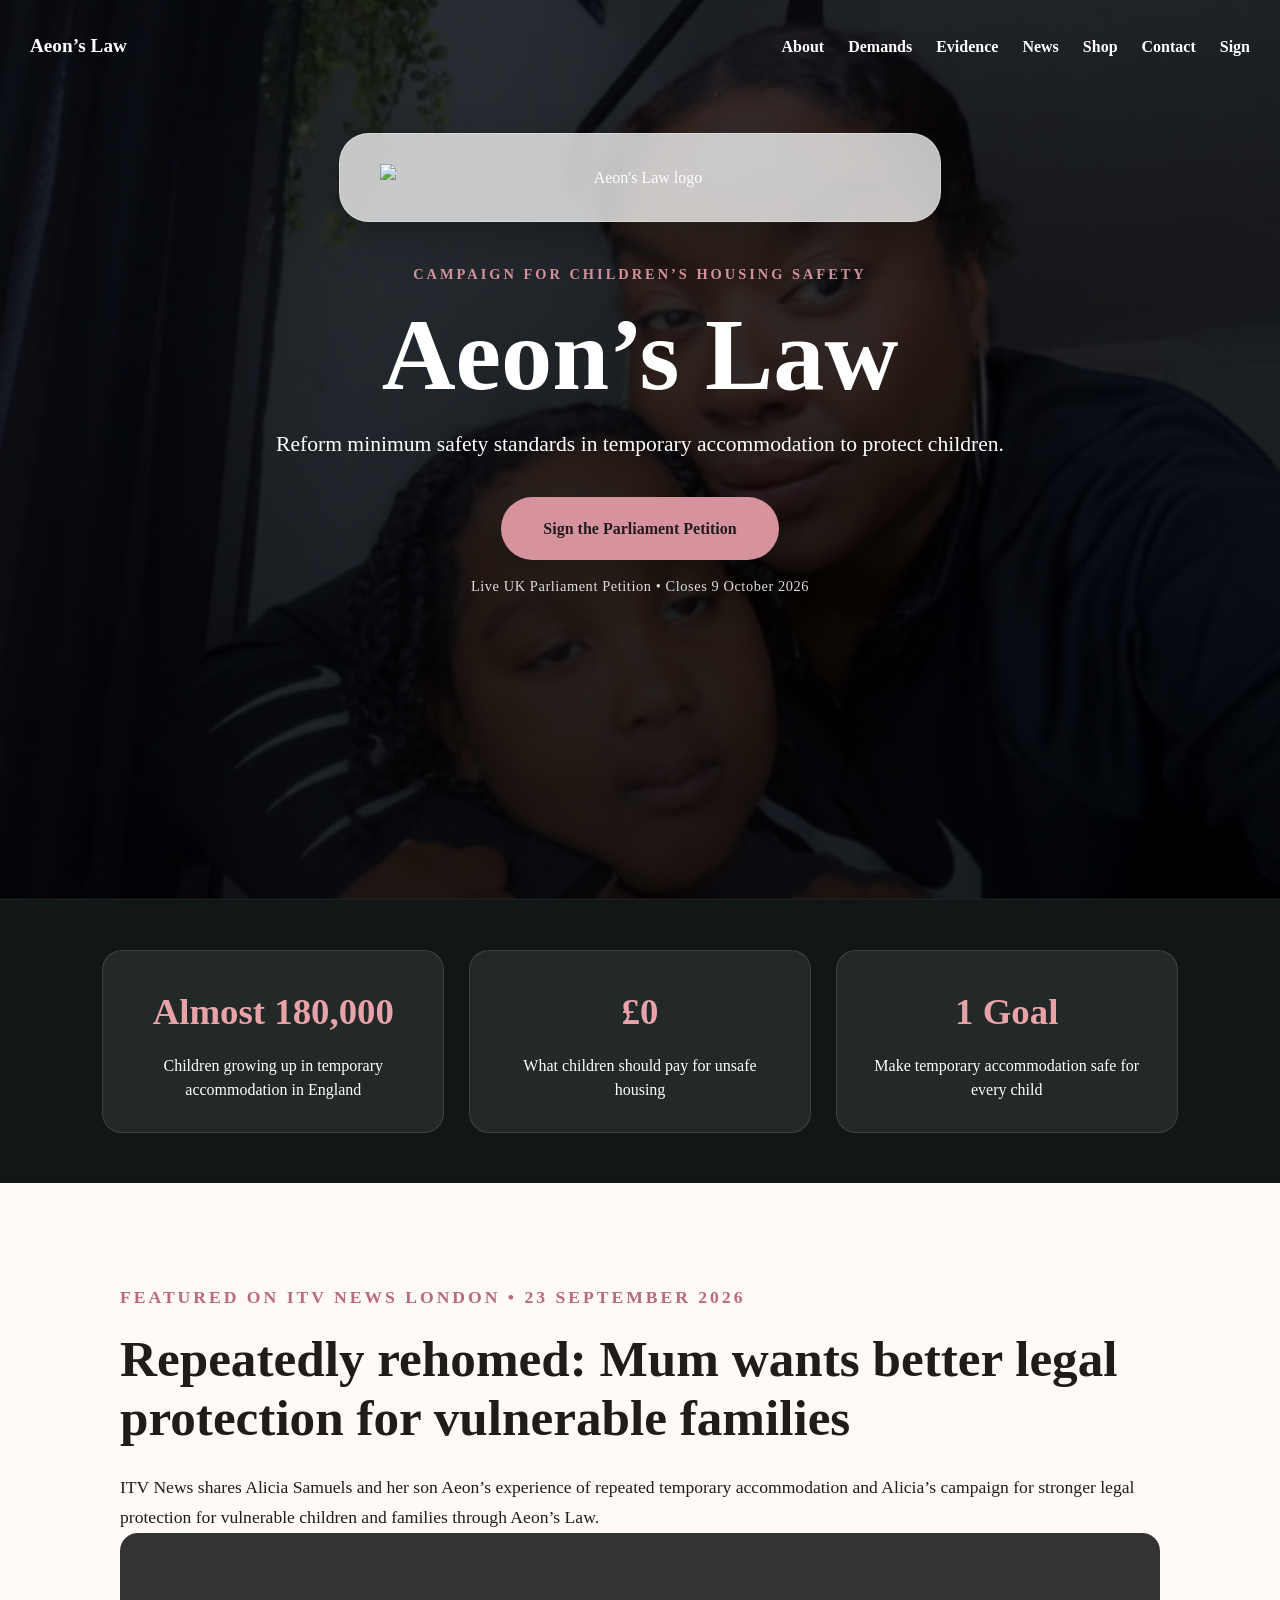
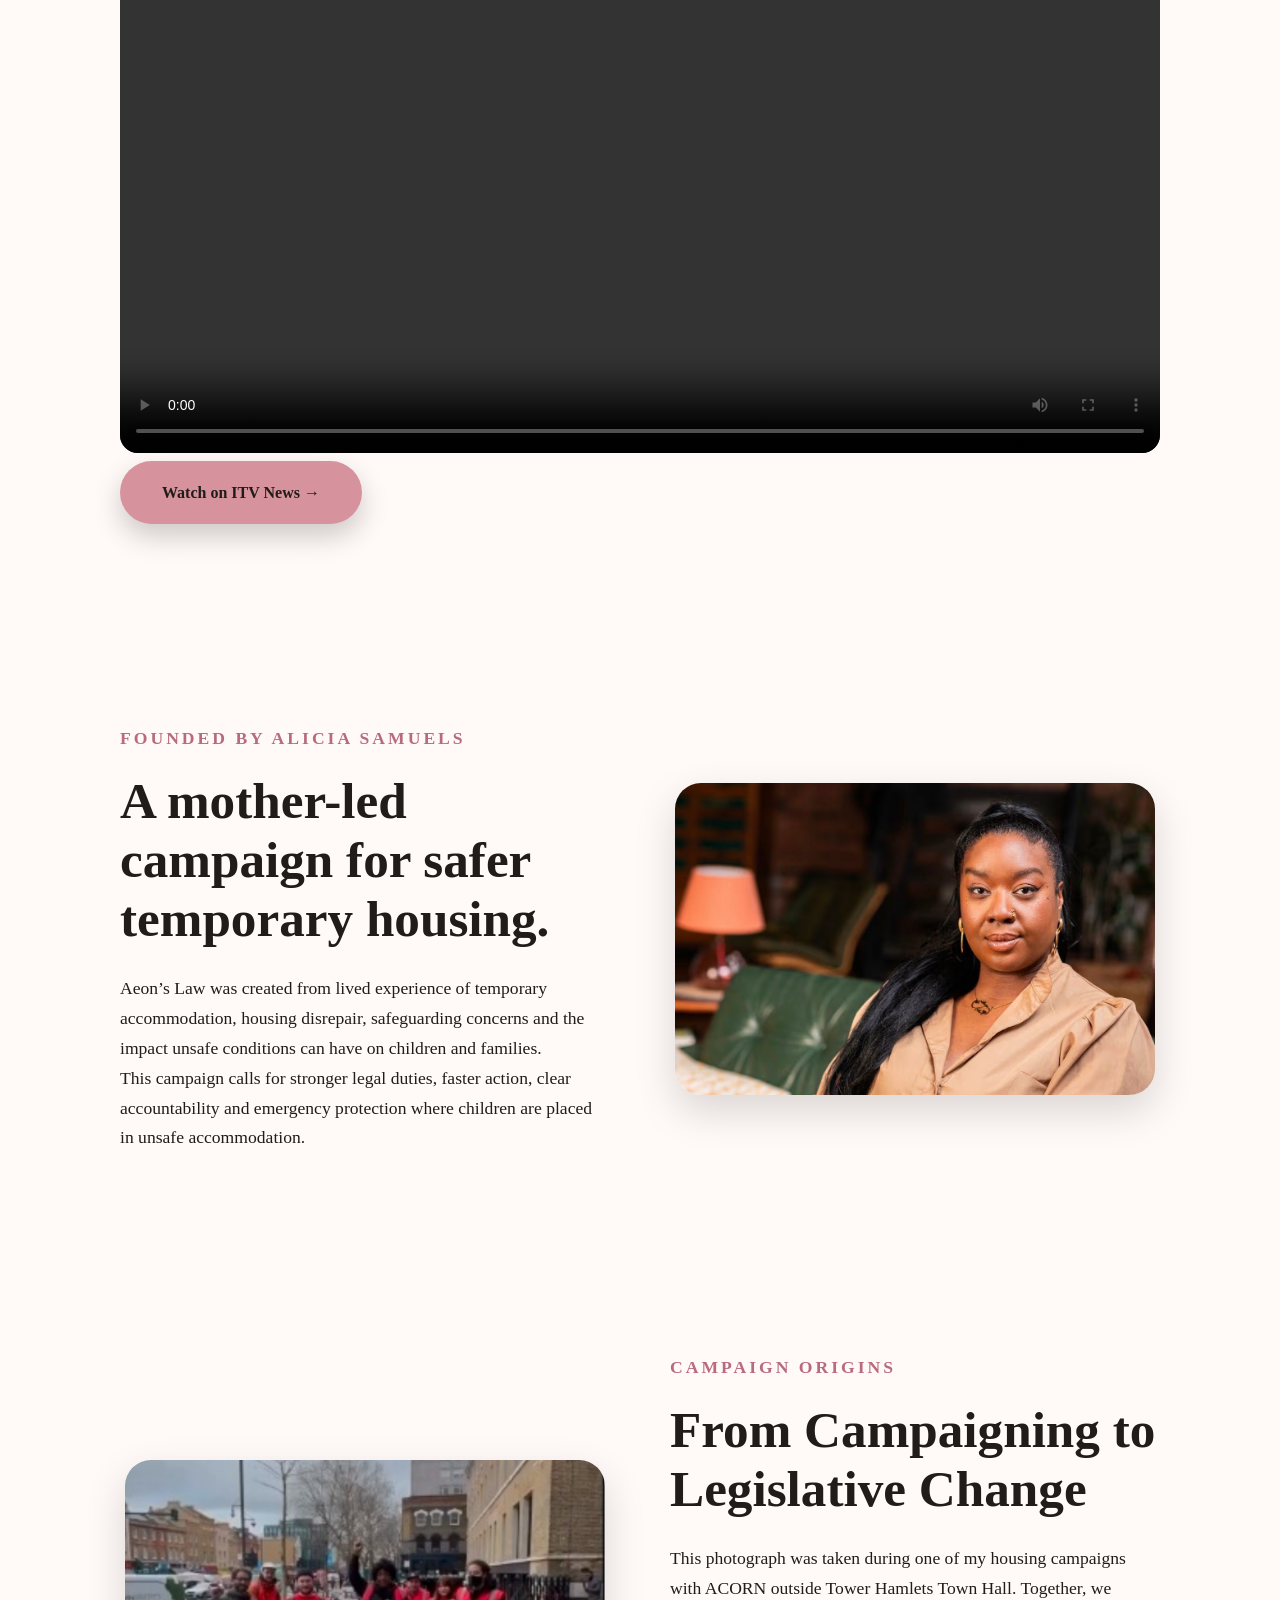
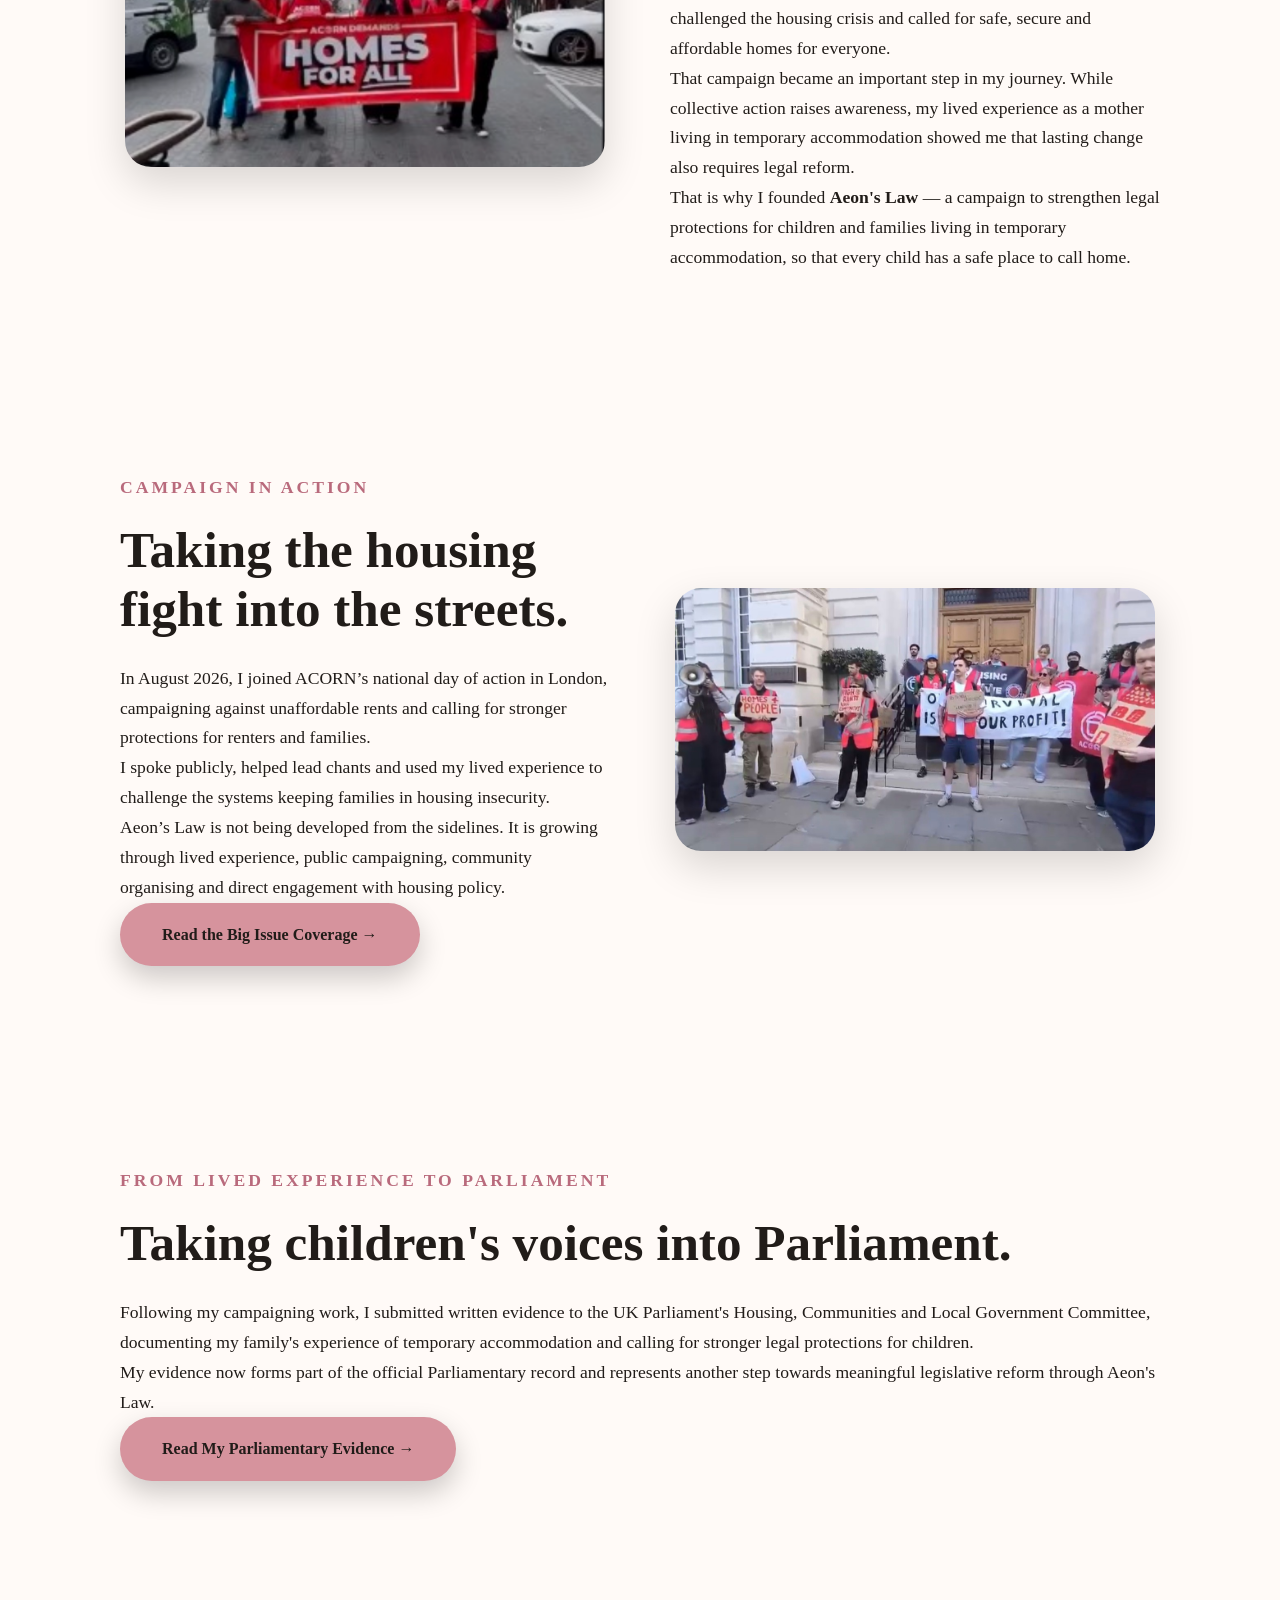
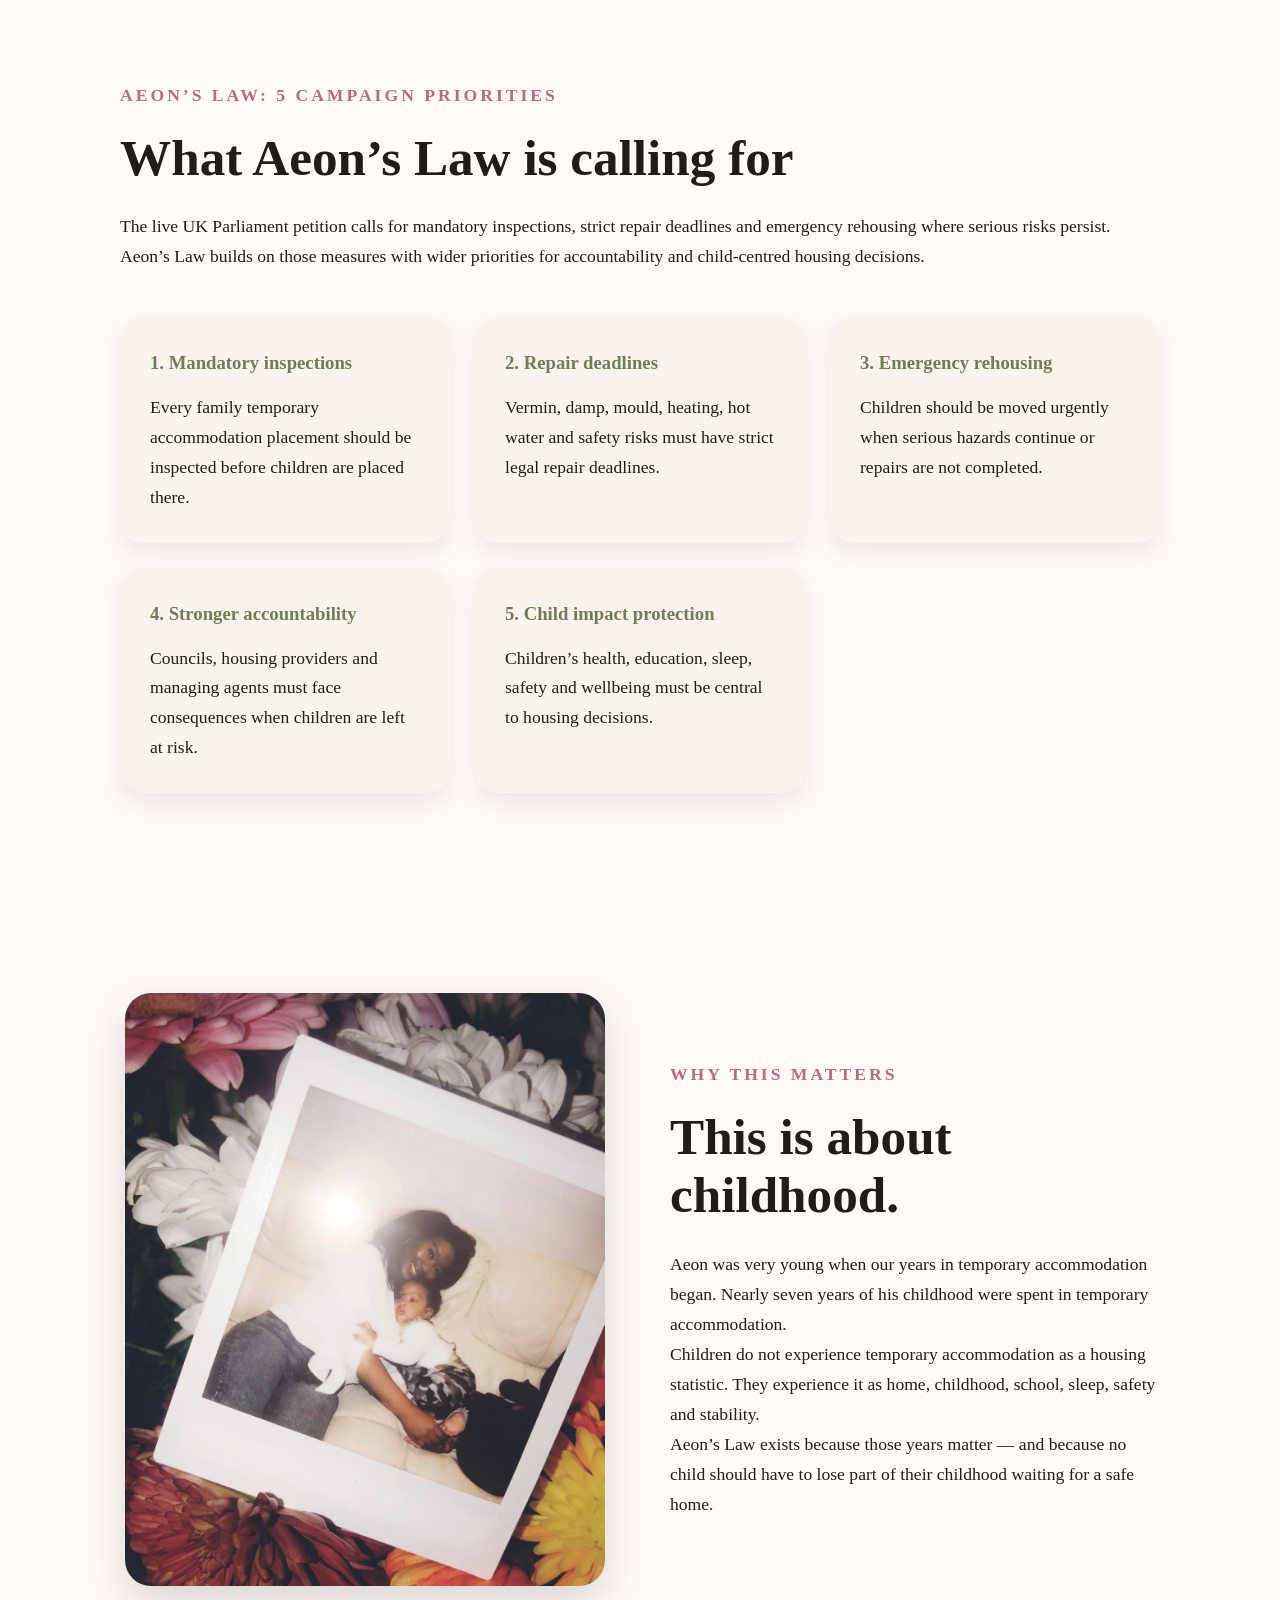
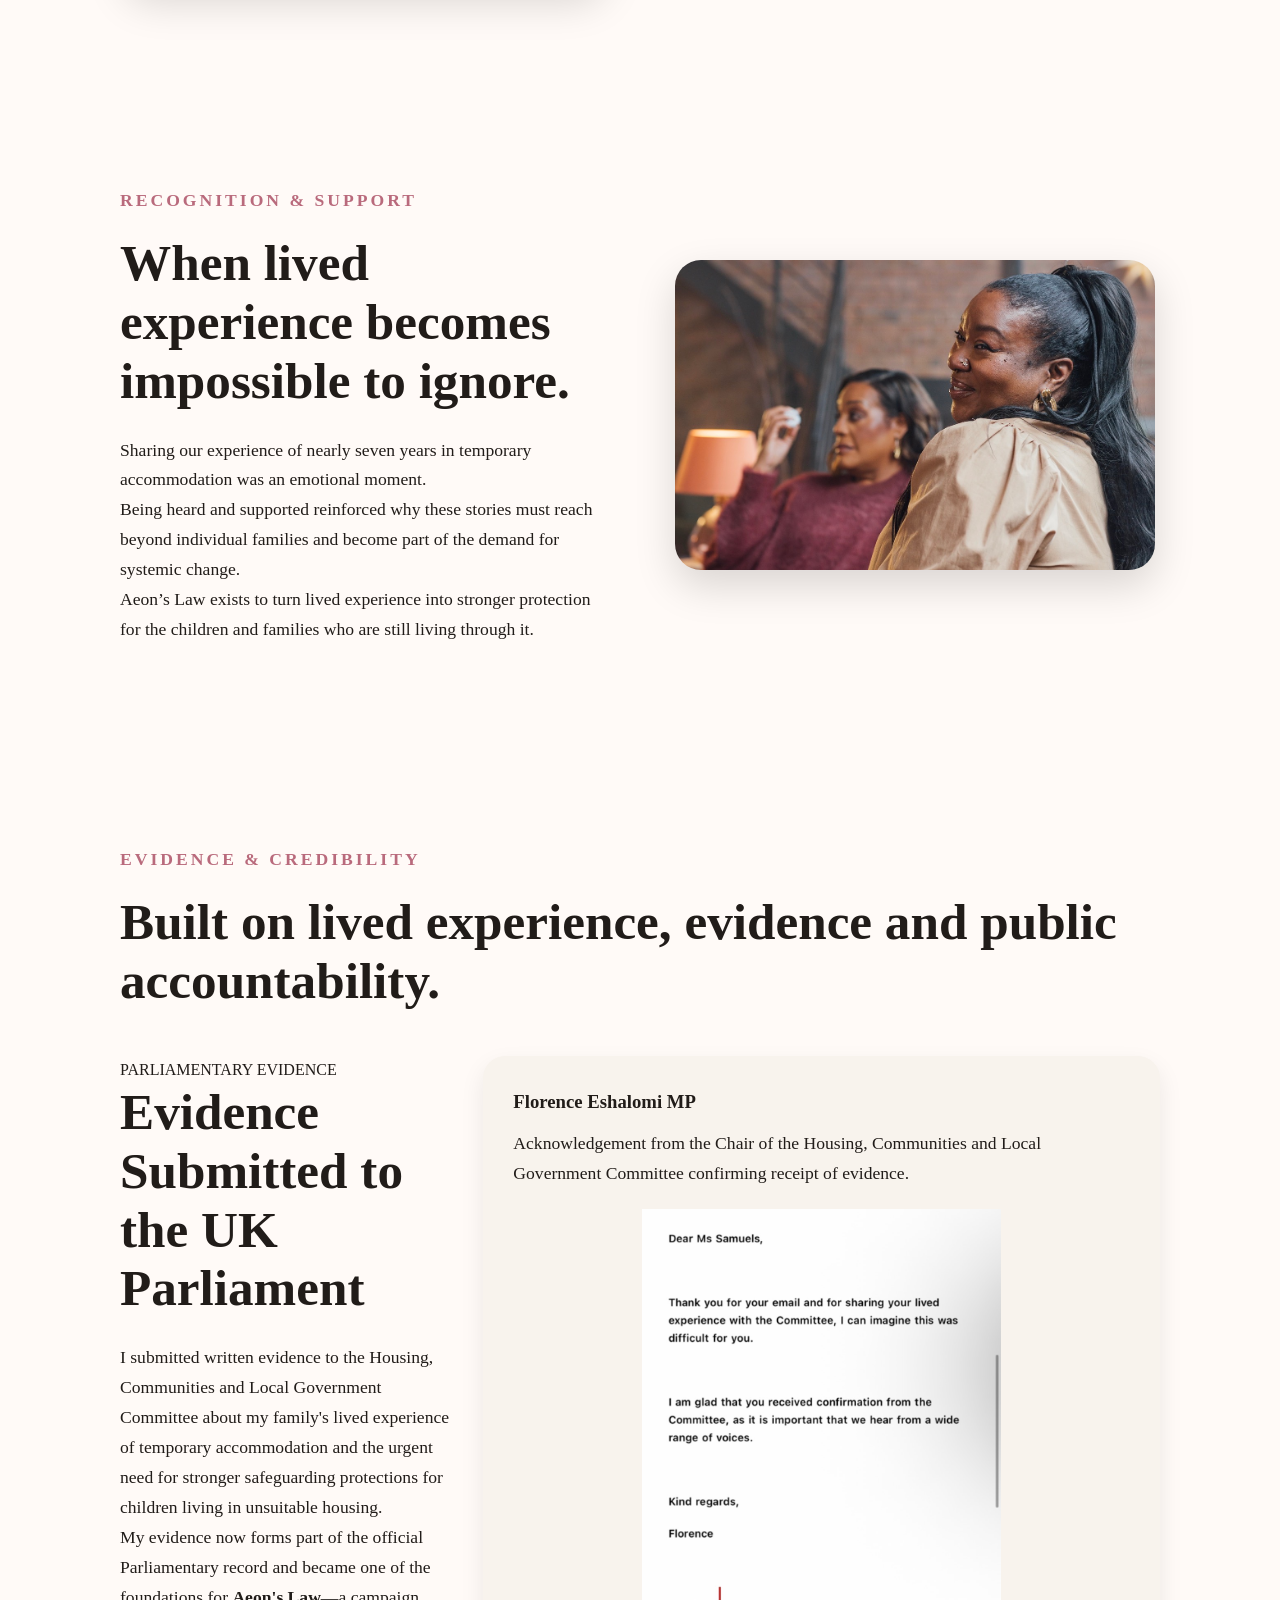
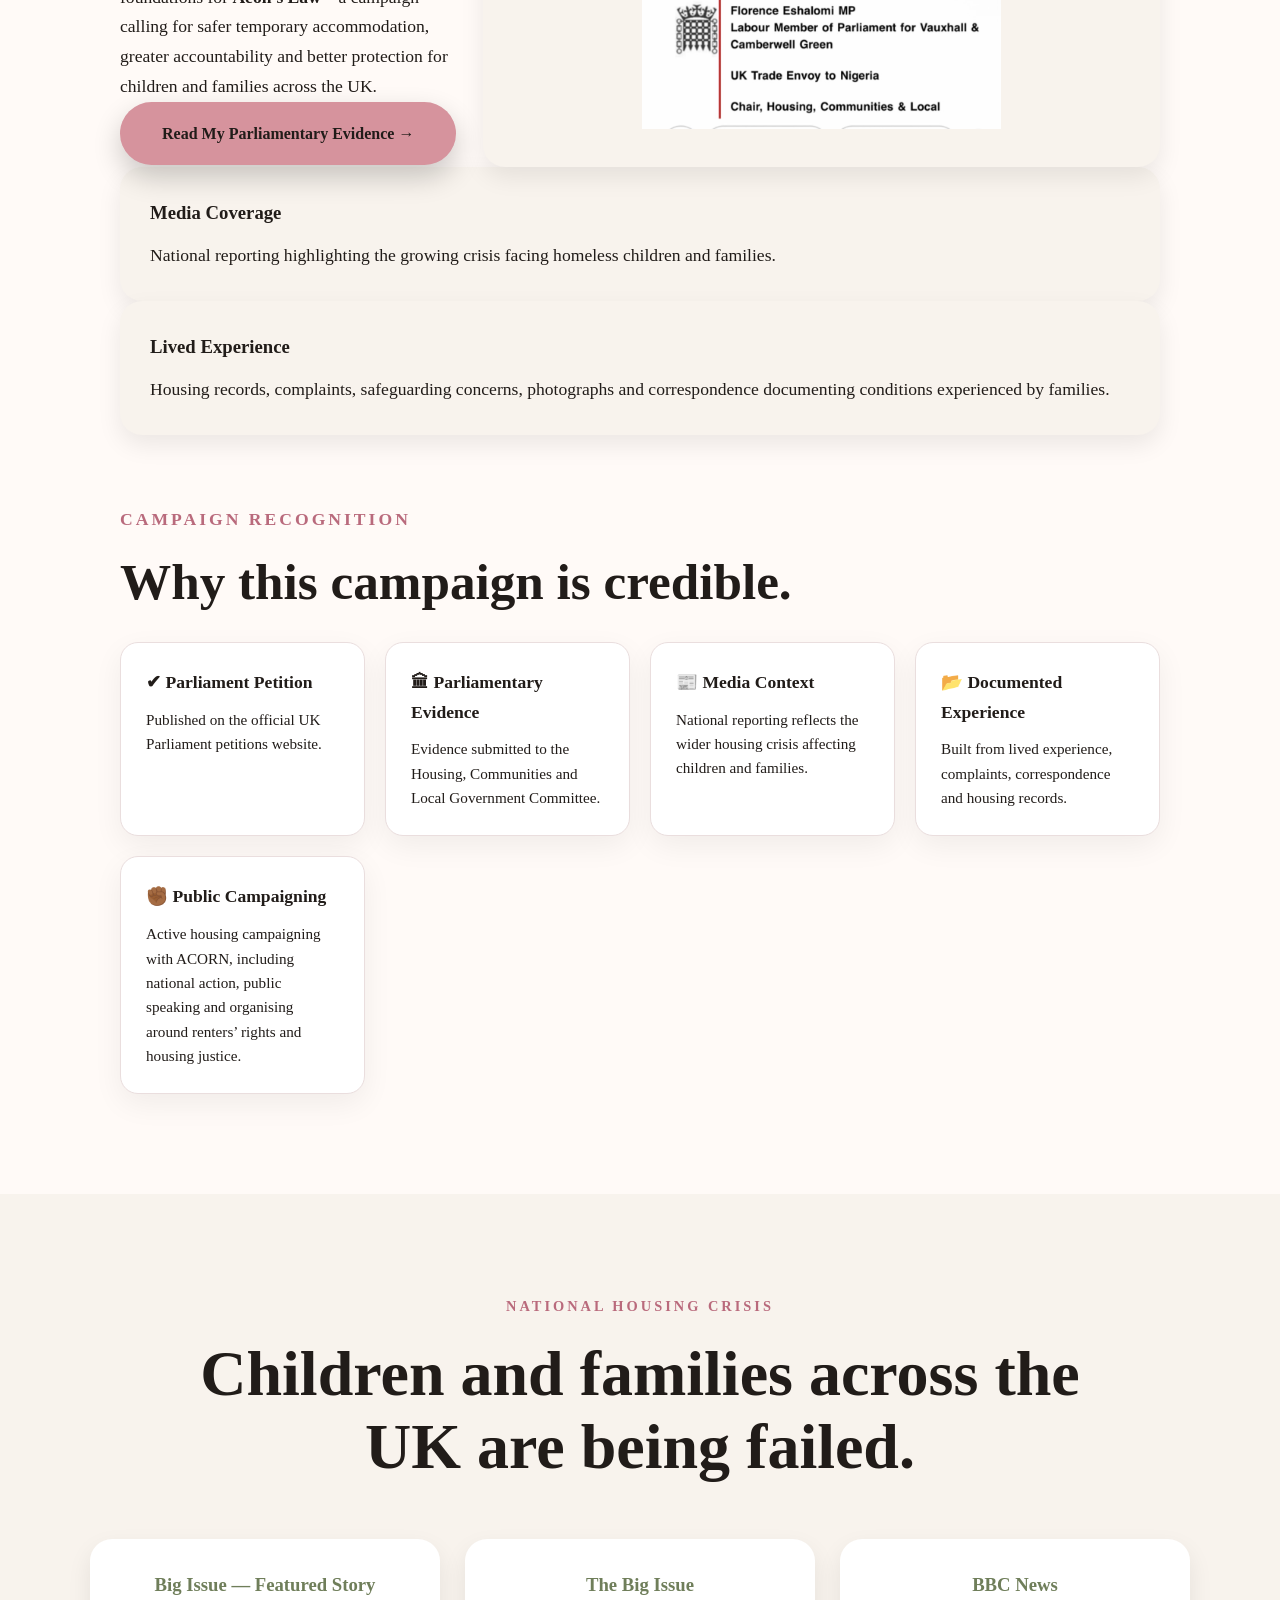
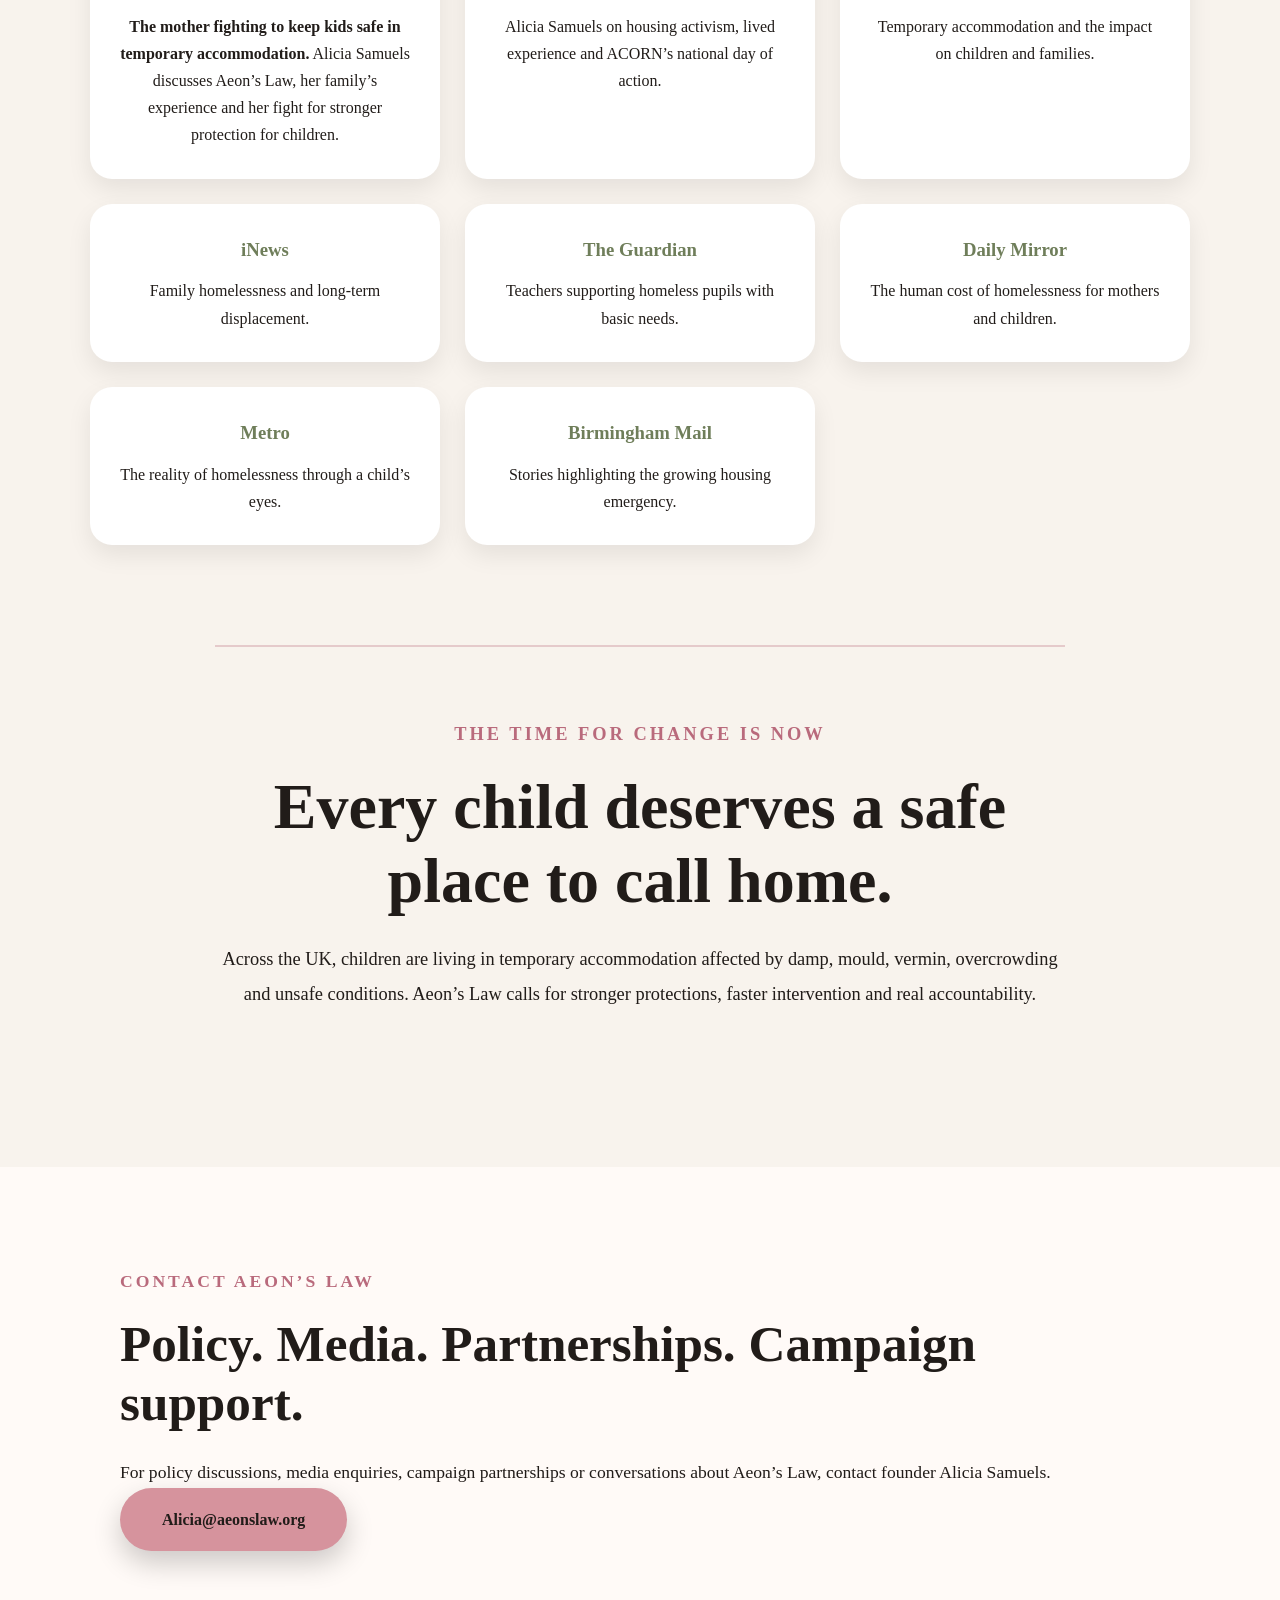
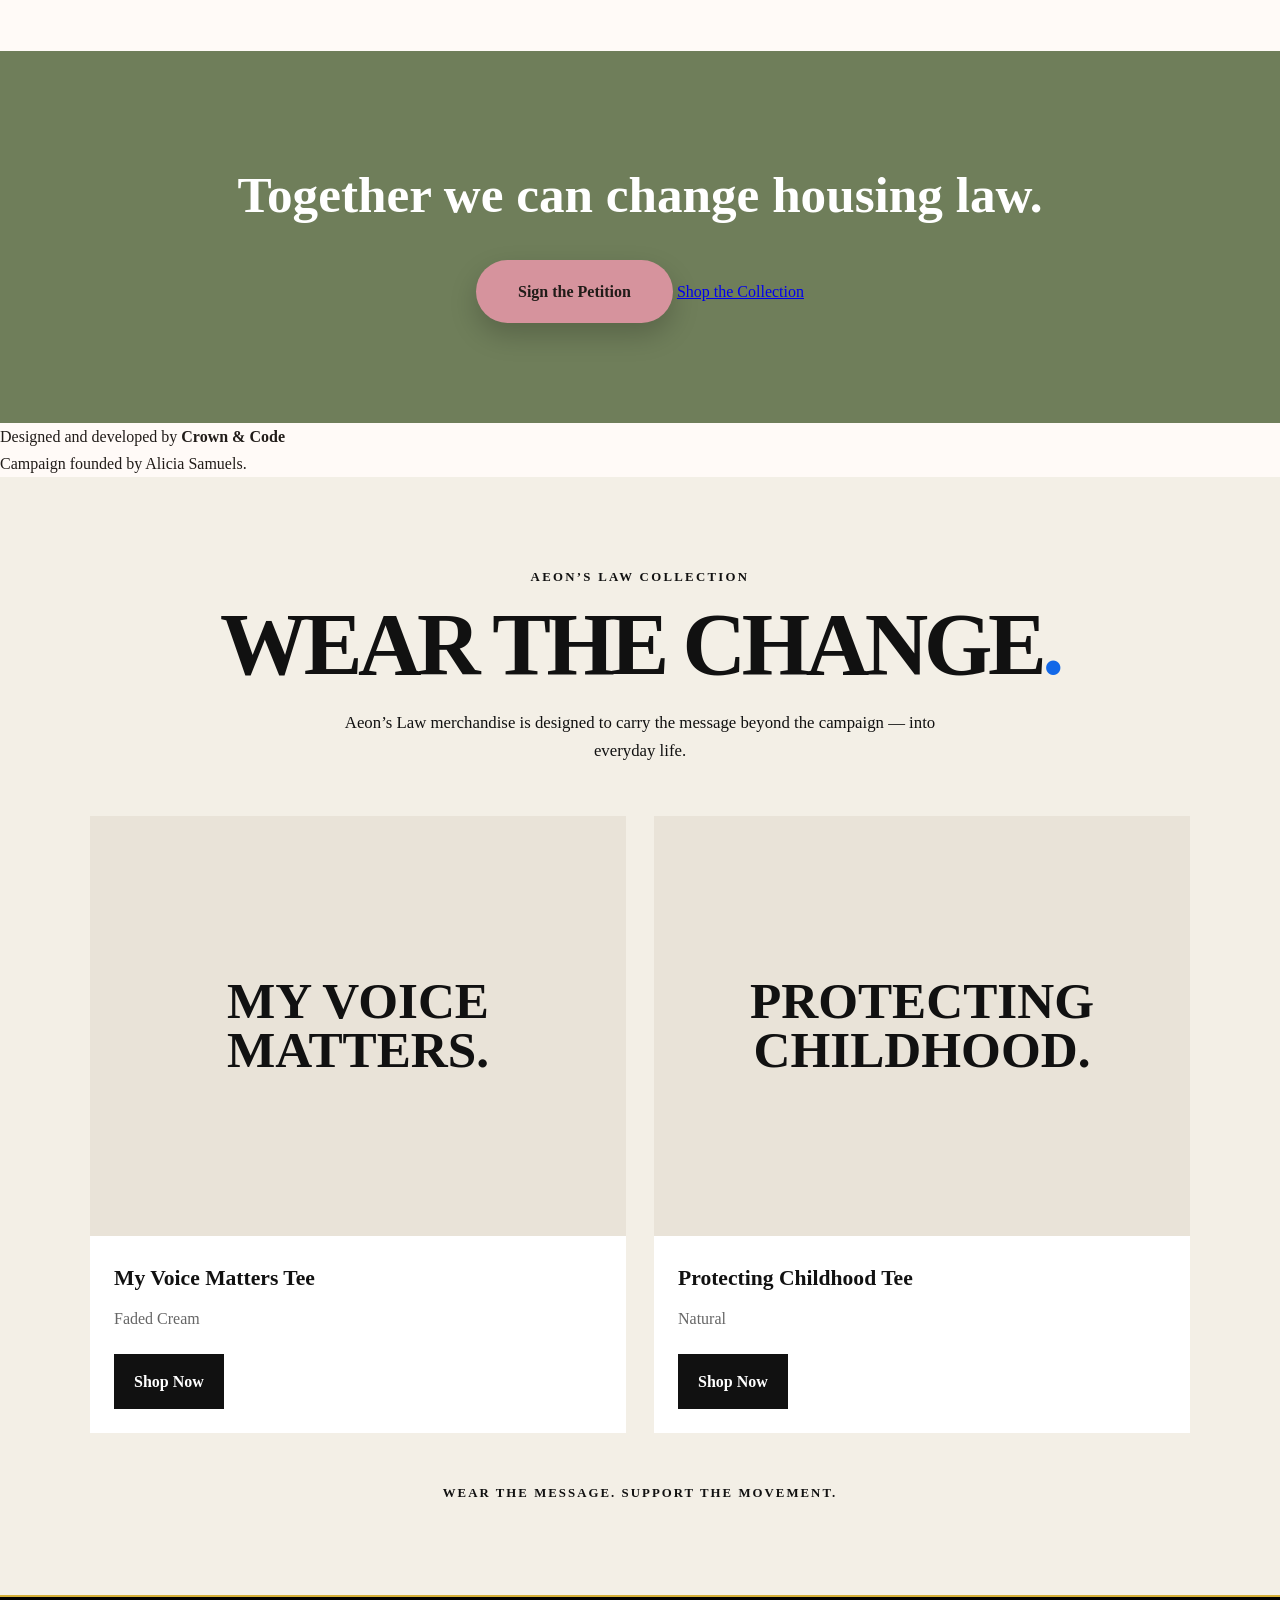
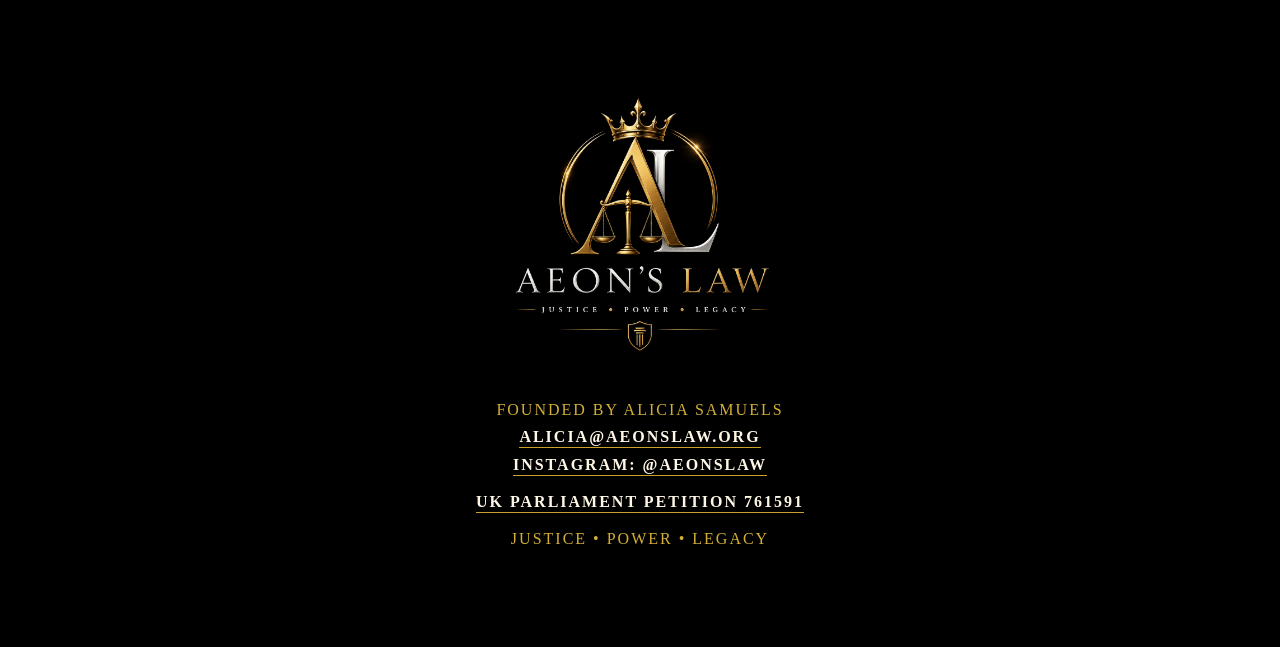
==== index.html @ 84c0a8ee "Add files via upload" ====
<!DOCTYPE html>
<html lang="en">
<head>
  <meta charset="UTF-8" />
  <meta name="viewport" content="width=device-width, initial-scale=1.0" />

  <title>Aeon’s Law | Protecting Children in Temporary Accommodation</title>

  <meta
    name="description"
    content="Aeon’s Law is a mother-led campaign founded by Alicia Samuels seeking stronger legal protections for children living in temporary accommodation."
  />

  <link rel="canonical" href="https://aeonslaw.org/" />

  <meta property="og:title"
        content="Aeon’s Law | Protecting Children in Temporary Accommodation" />

  <meta property="og:description"
        content="Lived experience. Legislative change. Protecting childhood." />

  <meta property="og:url"
        content="https://aeonslaw.org/" />

  <meta property="og:type"
        content="website" />

  <link rel="stylesheet" href="style.css" />
</head>

<body>

<header class="hero">
  <nav class="nav">
    <a href="#" class="nav-brand">Aeon’s Law</a>

<div class="nav-links">
  <a href="#about">About</a>
  <a href="#demands">Demands</a>
  <a href="#evidence">Evidence</a>
  <a href="#media">News</a>
  <a href="https://aeonslaw.square.site/s/shop" target="_blank" rel="noopener noreferrer">Shop</a>
  <a href="#contact">Contact</a>
  <a href="#sign">Sign</a>
</div>
  </nav>

  <div class="hero-content">
    <div class="logo-wrapper">
      <img src="./images/aeons-law-logo-transparent.png" alt="Aeon's Law logo" class="hero-logo" />
    </div>

    <p class="eyebrow">Campaign for Children’s Housing Safety</p>

    <h1>Aeon’s Law</h1>

    <p class="hero-subtitle">
      Reform minimum safety standards in temporary accommodation to protect children.
    </p>

  <a
  href="https://petition.parliament.uk/petitions/761591"
  target="_blank"
  rel="noopener"
  class="main-button"
>
  Sign the Parliament Petition
</a>

<p class="petition-deadline">
  Live UK Parliament Petition • Closes 9 October 2026
</p>
  </div>

</header>
<section class="stats">
  <div class="stat">
    <h3>Almost 180,000</h3>
    <p>Children growing up in temporary accommodation in England</p>
  </div>

  <div class="stat">
    <h3>£0</h3>
    <p>What children should pay for unsafe housing</p>
  </div>

  <div class="stat">
    <h3>1 Goal</h3>
    <p>Make temporary accommodation safe for every child</p>
  </div>
</section>
<main>
<!-- Featured ITV News Coverage -->

<section class="section featured-coverage">

  <p class="eyebrow dark">
    Featured on ITV News London • 23 September 2026
  </p>

  <h2>
    Repeatedly rehomed: Mum wants better legal protection for vulnerable families
  </h2>

  <p>
    ITV News shares Alicia Samuels and her son Aeon’s experience of repeated
    temporary accommodation and Alicia’s campaign for stronger legal protection
    for vulnerable children and families through Aeon’s Law.
  </p>

  <div class="featured-video">

    <video controls playsinline preload="metadata"
       style="width: 100%; height: auto; border-radius: 18px;">
  <source src="./videos/itv-aeons-law.mp4" type="video/mp4">
  Your browser does not support the video player.
</video>

  </div>

  <a
    href="https://www.itv.com/watch/news/repeatedly-rehomed-mum-wants-better-legal-protection-for-vulnerable-families/y3s8yq6"
    target="_blank"
    rel="noopener"
    class="main-button"
  >
    Watch on ITV News →
  </a>



</section>
<section class="section split" id="about">
  <div>
    <p class="eyebrow dark">Founded by Alicia Samuels</p>
    <h2>A mother-led campaign for safer temporary housing.</h2>
    <p>
      Aeon’s Law was created from lived experience of temporary accommodation,
      housing disrepair, safeguarding concerns and the impact unsafe conditions
      can have on children and families.
    </p>
    <p>
      This campaign calls for stronger legal duties, faster action, clear
      accountability and emergency protection where children are placed in unsafe accommodation.
    </p>
  </div>

  <img src="./images/alison4.jpg" alt="Alicia Samuels" class="section-img" />
</section>
<section class="section split">

  <img src="./images/acorn.png"
       alt="Alicia Samuels campaigning with ACORN outside Tower Hamlets Town Hall"
       class="section-img">

  <div>

    <p class="eyebrow dark">Campaign Origins</p>

    <h2>From Campaigning to Legislative Change</h2>

    <p>
      This photograph was taken during one of my housing campaigns with ACORN
      outside Tower Hamlets Town Hall. Together, we challenged the housing
      crisis and called for safe, secure and affordable homes for everyone.
    </p>

    <p>
      That campaign became an important step in my journey. While collective
      action raises awareness, my lived experience as a mother living in
      temporary accommodation showed me that lasting change also requires legal
      reform.
    </p>

    <p>
      That is why I founded <strong>Aeon's Law</strong> — a campaign to
      strengthen legal protections for children and families living in
      temporary accommodation, so that every child has a safe place to call
      home.
    </p>

  </div>

</section>
<section class="section split">

  <div>
    <p class="eyebrow dark">Campaign in Action</p>

    <h2>Taking the housing fight into the streets.</h2>

    <p>
      In August 2026, I joined ACORN’s national day of action in London,
      campaigning against unaffordable rents and calling for stronger
      protections for renters and families.
    </p>

    <p>
      I spoke publicly, helped lead chants and used my lived experience
      to challenge the systems keeping families in housing insecurity.
    </p>

    <p>
      Aeon’s Law is not being developed from the sidelines. It is growing
      through lived experience, public campaigning, community organising
      and direct engagement with housing policy.
    </p>

    <a
      href="https://www.bigissue.com/news/activism/acorn-day-of-action-alicia-samuels/"
      target="_blank"
      rel="noopener"
      class="main-button"
    >
      Read the Big Issue Coverage →
    </a>
  </div>

  <img
    src="./images/acorn-latest.jpg"
    alt="Alicia Samuels speaking on a megaphone during an ACORN national day of action"
    class="section-img"
  />


</section>
<section class="section">

<p class="eyebrow dark">From Lived Experience to Parliament</p>

<h2>Taking children's voices into Parliament.</h2>

<p>
Following my campaigning work, I submitted written evidence to the UK Parliament's Housing, Communities and Local Government Committee, documenting my family's experience of temporary accommodation and calling for stronger legal protections for children.
</p>

<p>
My evidence now forms part of the official Parliamentary record and represents another step towards meaningful legislative reform through Aeon's Law.
</p>

<a href="https://committees.parliament.uk/writtenevidence/162303/html/"
target="_blank"
class="main-button">
Read My Parliamentary Evidence →
</a>

</section>

<section class="section" id="demands">
  <p class="eyebrow dark">Aeon’s Law: 5 Campaign Priorities</p>
  <h2>What Aeon’s Law is calling for</h2>

<p>
  The live UK Parliament petition calls for mandatory inspections,
  strict repair deadlines and emergency rehousing where serious risks persist.
  Aeon’s Law builds on those measures with wider priorities for accountability
  and child-centred housing decisions.
</p>

  <div class="card-grid">
    <div class="card">
      <h3>1. Mandatory inspections</h3>
      <p>Every family temporary accommodation placement should be inspected before children are placed there.</p>
    </div>

    <div class="card">
      <h3>2. Repair deadlines</h3>
      <p>Vermin, damp, mould, heating, hot water and safety risks must have strict legal repair deadlines.</p>
    </div>

    <div class="card">
      <h3>3. Emergency rehousing</h3>
      <p>Children should be moved urgently when serious hazards continue or repairs are not completed.</p>
    </div>

    <div class="card">
      <h3>4. Stronger accountability</h3>
      <p>Councils, housing providers and managing agents must face consequences when children are left at risk.</p>
    </div>

    <div class="card">
      <h3>5. Child impact protection</h3>
      <p>Children’s health, education, sleep, safety and wellbeing must be central to housing decisions.</p>
    </div>
  </div>
</section>

<section class="section split">

  <img
    src="./images/alicia-aeon.jpg"
    alt="Alicia Samuels holding her son Aeon when he was a baby"
    class="section-img"
  />

  <div>
    <p class="eyebrow dark">Why this matters</p>

    <h2>This is about childhood.</h2>

    <p>
      Aeon was very young when our years in temporary accommodation began.
      Nearly seven years of his childhood were spent in temporary accommodation.
    </p>

    <p>
      Children do not experience temporary accommodation as a housing statistic.
      They experience it as home, childhood, school, sleep, safety and stability.
    </p>

    <p>
      Aeon’s Law exists because those years matter — and because no child
      should have to lose part of their childhood waiting for a safe home.
    </p>
  </div>

</section>
<section class="section split">

  <div>
    <p class="eyebrow dark">Recognition & Support</p>

    <h2>When lived experience becomes impossible to ignore.</h2>

    <p>
      Sharing our experience of nearly seven years in temporary accommodation
      was an emotional moment.
    </p>

    <p>
      Being heard and supported reinforced why these stories must reach beyond
      individual families and become part of the demand for systemic change.
    </p>

    <p>
      Aeon’s Law exists to turn lived experience into stronger protection
      for the children and families who are still living through it.
    </p>
  </div>

  <img
    src="./images/alison-story.jpg"
    alt="An emotional moment as Alicia Samuels shares her family's housing experience with Alison Hammond"
    class="section-img"
  />

</section>

<section class="section evidence" id="evidence">
  <p class="eyebrow dark">Evidence & Credibility</p>
  <h2>Built on lived experience, evidence and public accountability.</h2>

<div class="evidence-grid">

 <section class="about-block">

  <span class="hero-tag">PARLIAMENTARY EVIDENCE</span>

  <h2>Evidence Submitted to the UK Parliament</h2>

  <p>
    I submitted written evidence to the Housing, Communities and Local Government Committee about my family's lived experience of temporary accommodation and the urgent need for stronger safeguarding protections for children living in unsuitable housing.
  </p>

  <p>
    My evidence now forms part of the official Parliamentary record and became one of the foundations for <strong>Aeon's Law</strong>—a campaign calling for safer temporary accommodation, greater accountability and better protection for children and families across the UK.
  </p>

  <a
    class="main-button"
    href="https://committees.parliament.uk/writtenevidence/162303/html/"
    target="_blank"
    rel="noopener"
  >
    Read My Parliamentary Evidence →
  </a>

</section>

  <div class="evidence-card">
    <h3>Florence Eshalomi MP</h3>
    <p>
      Acknowledgement from the Chair of the Housing, Communities and Local Government Committee confirming receipt of evidence.
    </p>

    <img
      src="./images/flo.jpg"
      alt="Florence Eshalomi MP correspondence"
      class="evidence-img"
    >
  </div>

</div>

  <div class="evidence-card">
    <h3>Media Coverage</h3>
    <p>
      National reporting highlighting the growing crisis facing homeless children and families.
    </p>
  </div>

  <div class="evidence-card">
    <h3>Lived Experience</h3>
    <p>
      Housing records, complaints, safeguarding concerns, photographs and correspondence documenting conditions experienced by families.
    </p>
  </div>

  <div class="support-section">

  <p class="eyebrow dark">Campaign Recognition</p>

  <h2>Why this campaign is credible.</h2>

  <div class="support-grid">

    <div class="support-item">
      <h3>✔ Parliament Petition</h3>
      <p>Published on the official UK Parliament petitions website.</p>
    </div>

    <div class="support-item">
      <h3>🏛 Parliamentary Evidence</h3>
      <p>Evidence submitted to the Housing, Communities and Local Government Committee.</p>
    </div>

    <div class="support-item">
      <h3>📰 Media Context</h3>
      <p>National reporting reflects the wider housing crisis affecting children and families.</p>
    </div>

    <div class="support-item">
      <h3>📂 Documented Experience</h3>
      <p>Built from lived experience, complaints, correspondence and housing records.</p>
    </div>
<div class="support-item">
  <h3>✊🏾 Public Campaigning</h3>
  <p>
    Active housing campaigning with ACORN, including national action,
    public speaking and organising around renters’ rights and housing justice.
  </p>
</div>
  </div>

</div>


</section>

<section class="media-section" id="media">
  <p class="eyebrow dark">National Housing Crisis</p>
  <h2>Children and families across the UK are being failed.</h2>

  <div class="media-grid">
    <a
  href="https://biggestissue.substack.com/p/the-mother-fighting-to-keep-kids"
  target="_blank"
  rel="noopener"
  class="media-card"
>
  <h3>Big Issue — Featured Story</h3>

  <p>
    <strong>The mother fighting to keep kids safe in temporary accommodation.</strong>
    Alicia Samuels discusses Aeon’s Law, her family’s experience and her fight
    for stronger protection for children.
  </p>
</a>
    <a
  href="https://www.bigissue.com/news/activism/acorn-day-of-action-alicia-samuels/"
  target="_blank"
  rel="noopener"
  class="media-card"
>
  <h3>The Big Issue</h3>
  <p>
    Alicia Samuels on housing activism, lived experience and ACORN’s national day of action.
  </p>
</a>
    <a href="https://www.bbc.co.uk/news/articles/cm2r70gwkjjo" target="_blank" class="media-card">
      <h3>BBC News</h3>
      <p>Temporary accommodation and the impact on children and families.</p>
    </a>

    <a href="https://inews.co.uk/news/child-homeless-years-thugs-burn-flat-down-4123236" target="_blank" class="media-card">
      <h3>iNews</h3>
      <p>Family homelessness and long-term displacement.</p>
    </a>

    <a href="https://www.theguardian.com/society/2026/jan/25/teachers-in-england-driving-homeless-pupils-to-school-and-washing-clothes-research-shows" target="_blank" class="media-card">
      <h3>The Guardian</h3>
      <p>Teachers supporting homeless pupils with basic needs.</p>
    </a>

    <a href="https://www.mirror.co.uk/3am/celebrity-news/alison-hammond-tears-homeless-mum-36273803" target="_blank" class="media-card">
      <h3>Daily Mirror</h3>
      <p>The human cost of homelessness for mothers and children.</p>
    </a>

    <a href="https://metro.co.uk/2025/11/20/6-year-old-son-homeless-life-24749332/" target="_blank" class="media-card">
      <h3>Metro</h3>
      <p>The reality of homelessness through a child’s eyes.</p>
    </a>

    <a href="https://www.birminghammail.co.uk/news/midlands-news/alison-hammond-tears-over-heartbreaking-32907009" target="_blank" class="media-card">
      <h3>Birmingham Mail</h3>
      <p>Stories highlighting the growing housing emergency.</p>
    </a>
  </div>

  <div class="final-call">
    <p class="eyebrow dark">The Time For Change Is Now</p>
    <h2>Every child deserves a safe place to call home.</h2>
    <p>
      Across the UK, children are living in temporary accommodation affected by
      damp, mould, vermin, overcrowding and unsafe conditions. Aeon’s Law calls
      for stronger protections, faster intervention and real accountability.
    </p>
  </div>
</section>
<section class="section contact-section" id="contact">

  <p class="eyebrow dark">Contact Aeon’s Law</p>

  <h2>Policy. Media. Partnerships. Campaign support.</h2>

  <p>
    For policy discussions, media enquiries, campaign partnerships
    or conversations about Aeon’s Law, contact founder Alicia Samuels.
  </p>

  <a href="mailto:alicia@aeonslaw.org" class="main-button">
    Alicia@aeonslaw.org
  </a>

</section>
<section class="cta-banner" id="sign">

<h2>Together we can change housing law.</h2>

<a href="https://petition.parliament.uk/petitions/761591"
class="main-button">

Sign the Petition

</a>
<a href="https://aeonslaw.square.site/s/shop"
   target="_blank"
   rel="noopener noreferrer"
   class="btn">
  Shop the Collection
</a>
</section>


<p class="campaign-founder">

Designed and developed by
<strong>Crown & Code</strong><br>
Campaign founded by Alicia Samuels.

</p>
</main>
<section id="shop" class="shop-section">
  <div class="shop-inner">

    <p class="shop-kicker">AEON’S LAW COLLECTION</p>

    <h2>WEAR THE CHANGE<span class="shop-blue">.</span></h2>

    <p class="shop-intro">
      Aeon’s Law merchandise is designed to carry the message beyond the campaign —
      into everyday life.
    </p>

    <div class="shop-grid">

      <article class="shop-card">
        <div class="shop-image-placeholder">
          MY VOICE MATTERS.
        </div>

        <div class="shop-card-content">
          <h3>My Voice Matters Tee</h3>
          <p>Faded Cream</p>
          <a
            href="#"
            class="shop-button"
            target="_blank"
            rel="noopener"
          >
            Shop Now
          </a>
        </div>
      </article>

      <article class="shop-card">
        <div class="shop-image-placeholder">
          PROTECTING CHILDHOOD.
        </div>

        <div class="shop-card-content">
          <h3>Protecting Childhood Tee</h3>
          <p>Natural</p>
          <a
            href="#"
            class="shop-button"
            target="_blank"
            rel="noopener"
          >
            Shop Now
          </a>
        </div>
      </article>

    </div>

    <p class="shop-message">
      WEAR THE MESSAGE. SUPPORT THE MOVEMENT.
    </p>

  </div>
</section>
<footer>

  <img
    src="./images/aeonslaw.PNG"
    alt="Aeon's Law logo"
    class="footer-logo"
  />
<p>
  Founded by Alicia Samuels<br>

  <a href="mailto:alicia@aeonslaw.org">
    alicia@aeonslaw.org
  </a>

  <br>

  <a
    href="https://www.instagram.com/aeonslaw/"
    target="_blank"
    rel="noopener"
  >
    Instagram: @aeonslaw
  </a>
</p>

  <p>
    <a
      href="https://petition.parliament.uk/petitions/761591"
      target="_blank"
      rel="noopener"
    >
      UK Parliament Petition 761591
    </a>
  </p>

  <p>Justice • Power • Legacy</p>

</footer>

</body>
</html>
---- style.css ----
* {
  margin: 0;
  padding: 0;
  box-sizing: border-box;
}

html {
  scroll-behavior: smooth;
}

body {
  font-family: Georgia, "Times New Roman", serif;
  background: #fffaf7;
  color: #211c19;
  line-height: 1.7;
}

/* HERO */

.hero {
  min-height: 100vh;
  background:
    linear-gradient(rgba(0,0,0,0.78), rgba(0,0,0,0.88)),
    url("./images/aandae.jpg");
  background-size: cover;
  background-position: center;
  color: white;
  padding: 30px;
}

.nav {
  display: flex;
  justify-content: space-between;
  align-items: center;
}

.nav-brand {
  color: white;
  text-decoration: none;
  font-weight: 700;
  font-size: 1.2rem;
}

.nav-links {
  display: flex;
  gap: 24px;
  flex-wrap: wrap;
}

.nav-links a {
  color: white;
  text-decoration: none;
  font-weight: 700;
}

.hero-content {
  max-width: 1000px;
  margin: 70px auto 0;
  text-align: center;
  padding: 0 20px;
}

.logo-wrapper {
  display: inline-block;
  background: rgba(255,255,255,0.75);
  backdrop-filter: blur(8px);
  -webkit-backdrop-filter: blur(8px);
  padding: 30px 40px;
  border-radius: 30px;
  border: 1px solid rgba(255,255,255,0.3);
  box-shadow: 0 15px 40px rgba(0,0,0,0.25);
  margin-bottom: 40px;
}

.hero-logo {
  width: 520px;
  max-width: 85vw;
  height: auto;
  display: block;
}

.eyebrow {
  color: #d6939d;
  text-transform: uppercase;
  letter-spacing: 3px;
  font-size: 0.9rem;
  font-weight: 800;
  margin-bottom: 18px;
}

.eyebrow.dark {
  color: #b96a7c;
}

.hero-content h1 {
  font-size: clamp(4rem, 8vw, 7rem);
  line-height: 1;
  margin-bottom: 20px;
}

.hero-subtitle {
  max-width: 800px;
  margin: 0 auto 36px;
  font-size: 1.35rem;
  line-height: 1.6;
}

/* BUTTONS */

.main-button {
  display: inline-block;
  background: #d6939d;
  color: #211c19;
  padding: 18px 42px;
  border-radius: 999px;
  text-decoration: none;
  font-weight: 800;
  box-shadow: 0 12px 28px rgba(0,0,0,0.2);
  transition: 0.3s ease;
}

.main-button:hover {
  transform: translateY(-3px);
}

/* STATS */

.stats {
  background: #111616;
  padding: 50px 8%;
  display: grid;
  grid-template-columns: repeat(3, 1fr);
  gap: 25px;
}

.stat {
  background: rgba(255,255,255,0.08);
  border: 1px solid rgba(255,255,255,0.12);
  padding: 30px;
  border-radius: 20px;
  text-align: center;
  color: white;
}

.stat h3 {
  font-size: 2.3rem;
  color: #e8a3a8;
  margin-bottom: 10px;
}

.stat p {
  font-size: 1rem;
  line-height: 1.5;
}

/* SECTIONS */

.section {
  max-width: 1100px;
  margin: auto;
  padding: 100px 30px;
}

.section h2 {
  font-size: clamp(2rem, 4vw, 3.2rem);
  line-height: 1.15;
  margin-bottom: 25px;
}

.section p {
  font-size: 1.1rem;
}

.split {
  display: grid;
  grid-template-columns: 1fr 1fr;
  gap: 60px;
  align-items: center;
}

.section-img {
  width: 100%;
  max-width: 480px;
  border-radius: 26px;
  display: block;
  margin: auto;
  box-shadow: 0 16px 40px rgba(0,0,0,0.15);
}

/* DEMANDS */

.card-grid {
  display: grid;
  grid-template-columns: repeat(3, 1fr);
  gap: 25px;
  margin-top: 45px;
}

.card {
  background: #f8f3ed;
  padding: 30px;
  border-radius: 24px;
  box-shadow: 0 10px 25px rgba(0,0,0,0.08);
}

.card h3 {
  color: #6f7e5a;
  margin-bottom: 14px;
}

/* EVIDENCE */

.evidence-grid {
  display: grid;
  grid-template-columns: 1fr 2fr;
  gap: 25px;
  margin-top: 45px;
}

.evidence-card {
  background: #f8f3ed;
  padding: 30px;
  border-radius: 22px;
  box-shadow: 0 10px 25px rgba(0,0,0,0.08);
}

.evidence-card h3 {
  margin-bottom: 12px;
}

.featured-evidence {
  grid-row: span 2;
}

.evidence-img {
  width: 100%;
  max-height: 520px;
  object-fit: contain;
  margin-top: 20px;
  border-radius: 16px;
}

/* SUPPORT */

.support-section {
  margin-top: 70px;
}

.support-section h2 {
  max-width: 800px;
  margin-bottom: 30px;
}

.support-grid {
  display: grid;
  grid-template-columns: repeat(4, 1fr);
  gap: 20px;
}

.support-item {
  background: #ffffff;
  border: 1px solid #eadede;
  border-radius: 18px;
  padding: 25px;
  box-shadow: 0 10px 30px rgba(0,0,0,0.06);
}

.support-item h3 {
  margin-bottom: 10px;
  font-size: 1.1rem;
}

.support-item p {
  font-size: 0.95rem;
  line-height: 1.6;
}

/* MEDIA */

.media-section {
  background: #f8f3ed;
  color: #211c19;
  padding: 100px 30px;
  text-align: center;
}

.media-section h2 {
  color: #211c19;
  font-size: clamp(2.3rem, 5vw, 4rem);
  line-height: 1.15;
  max-width: 900px;
  margin: 0 auto 20px;
}

.media-grid {
  max-width: 1100px;
  margin: 55px auto;
  display: grid;
  grid-template-columns: repeat(3, 1fr);
  gap: 25px;
}

.media-card {
  background: white;
  color: #211c19;
  text-decoration: none;
  padding: 30px;
  border-radius: 22px;
  box-shadow: 0 10px 25px rgba(0,0,0,0.08);
}

.media-card h3 {
  color: #6f7e5a;
  margin-bottom: 12px;
}

/* FINAL CALL */

.final-call {
  max-width: 850px;
  margin: 100px auto 55px;
  padding-top: 70px;
  border-top: 2px solid rgba(185,106,124,0.3);
}

.final-call h2 {
  color: #211c19;
  font-size: clamp(2.5rem, 5vw, 4rem);
  line-height: 1.15;
  margin-bottom: 25px;
}

.final-call p {
  color: #211c19;
  font-size: 1.15rem;
  line-height: 1.9;
}

/* CTA */

.cta-banner {
  background: #6f7e5a;
  color: white;
  text-align: center;
  padding: 100px 30px;
}

.cta-banner h2 {
  font-size: clamp(2rem, 4vw, 3.2rem);
  max-width: 900px;
  margin: 0 auto 22px;
}

.cta-banner p {
  max-width: 750px;
  margin: 0 auto 32px;
  font-size: 1.1rem;
}

/* FOOTER */

footer {
  background: #000;
  color: #d4af37;
  text-align: center;
  padding: 85px 20px;
  border-top: 2px solid #d4af37;
}

.footer-logo {
  width: 430px;
  max-width: 90%;
  display: block;
  margin: 0 auto 28px;
}

footer p {
  letter-spacing: 2px;
  text-transform: uppercase;
  margin-bottom: 10px;
}

/* MOBILE */

@media (max-width: 900px) {
  .nav {
    flex-direction: column;
    gap: 18px;
  }

  .nav-links {
    justify-content: center;
  }

  .hero-content {
    margin-top: 55px;
  }

  .logo-wrapper {
    padding: 22px 28px;
  }

  .hero-logo {
    width: 320px;
  }

  .split,
  .card-grid,
  .evidence-grid,
  .media-grid,
  .stats,
  .support-grid {
    grid-template-columns: 1fr;
  }

  .section,
  .media-section,
  .cta-banner {
    padding: 70px 22px;
  }

  .section-img {
    max-width: 340px;
  }

  .featured-evidence {
    grid-row: auto;
  }

  .footer-logo {
    width: 300px;
  }
}@media (max-width: 768px) {
  .projects {
    grid-template-columns: 1fr !important;
    gap: 30px;
    padding: 0 20px;
  }

  .project-card {
    width: 100%;
    max-width: 420px;
    margin: 0 auto;
    padding: 28px 22px;
  }

  .project-image {
    width: 100%;
    max-width: 260px;
    height: auto;
    object-fit: contain;
    margin: 0 auto 25px;
    display: block;
  }

  .project-card h3 {
    font-size: 2rem;
    line-height: 1.15;
  }

  .project-card p {
    font-size: 1.05rem;
    line-height: 1.6;
  }

  .project-badge {
    max-width: 220px;
    margin: 0 auto 25px;
    display: block;
    text-align: center;
  }
}
.petition-deadline {
  margin-top: 14px;
  font-size: 0.9rem;
  letter-spacing: 0.04em;
  opacity: 0.85;
}
footer a {
  color: #fff7e6;
  text-decoration: none;
  font-weight: 600;
  border-bottom: 1px solid #c9a227;
  padding-bottom: 2px;
}

footer a:hover {
  color: #d4af37;
}
/* MOBILE HERO FIX */
@media (max-width: 768px) {

  .hero {
    min-height: auto;
    padding-bottom: 50px;
  }

  .nav {
    flex-direction: column;
    align-items: center;
    gap: 18px;
    padding: 24px 18px;
  }

  .nav-links {
    justify-content: center;
    gap: 18px 24px;
    flex-wrap: wrap;
  }

  .nav-links a {
    font-size: 1rem;
  }

  .hero-content {
    width: 100%;
    padding: 25px 18px 0;
    box-sizing: border-box;
  }

  .logo-wrapper {
    width: 100%;
    display: flex;
    justify-content: center;
    overflow: hidden;
    margin-bottom: 24px;
  }

  .hero-logo {
    width: 82vw !important;
    max-width: 330px !important;
    height: auto !important;
    object-fit: contain;
    display: block;
  }

  .hero h1 {
    font-size: 3rem;
    line-height: 1;
    margin-top: 12px;
  }

  .hero-subtitle {
    max-width: 90%;
    margin-left: auto;
    margin-right: auto;
  }
}

/* =========================
   AEON'S LAW — SCAN PAGE
========================= */

.scan-body {
  background: #f7f5f0;
  color: #111;
  min-height: 100vh;
}

.scan-page {
  width: min(100% - 40px, 600px);
  margin: 0 auto;
  padding: 55px 0 40px;
  text-align: center;
}

.scan-brand {
  font-size: 0.85rem;
  font-weight: 800;
  letter-spacing: 0.18em;
  text-transform: uppercase;
  margin-bottom: 45px;
}

.scan-blue {
  color: #1268e8;
}

.scan-title {
  font-size: clamp(2.5rem, 11vw, 4.5rem);
  line-height: 0.95;
  letter-spacing: -0.05em;
  margin-bottom: 28px;
}

.scan-intro {
  max-width: 520px;
  margin: 0 auto 38px;
  font-size: 1.05rem;
  line-height: 1.65;
}

.scan-buttons {
  display: grid;
  gap: 14px;
}

.scan-button {
  display: block;
  padding: 18px 20px;
  background: #111;
  color: #fff;
  text-decoration: none;
  font-weight: 700;
  border-radius: 5px;
}

.scan-button:hover {
  opacity: 0.85;
}

.scan-button-secondary {
  background: transparent;
  color: #111;
  border: 2px solid #111;
}

.scan-message {
  margin-top: 55px;
  font-size: 0.8rem;
  font-weight: 800;
  letter-spacing: 0.14em;
  text-transform: uppercase;
  line-height: 1.8;
}

.scan-footer {
  margin-top: 55px;
  font-size: 0.8rem;
  color: #666;
}
/* =========================
   SCAN PAGE FOOTER
========================= */

.scan-footer {
  margin-top: 55px;
  background: #0b1d2d;
  padding: 45px 20px 35px;
  text-align: center;
}

.scan-logo {
  display: block;
  width: 260px;
  max-width: 80%;
  height: auto;
  margin: 0 auto 24px;
}

.scan-website {
  display: inline-block;
  color: #d4af37;
  font-size: 0.95rem;
  font-weight: 700;
  letter-spacing: 0.14em;
  text-decoration: none;
}

.scan-website:hover {
  opacity: 0.75;
}

/* =========================
   AEON'S LAW SHOP SECTION
========================= */

.shop-section {
  background: #f3efe6;
  padding: 90px 20px;
  color: #111;
}

.shop-inner {
  width: min(100%, 1100px);
  margin: 0 auto;
  text-align: center;
}

.shop-kicker {
  font-size: 0.8rem;
  font-weight: 800;
  letter-spacing: 0.18em;
  margin-bottom: 14px;
}

.shop-section h2 {
  font-size: clamp(2.8rem, 7vw, 5.5rem);
  line-height: 0.95;
  letter-spacing: -0.05em;
  margin-bottom: 22px;
}

.shop-blue {
  color: #1268e8;
}

.shop-intro {
  max-width: 650px;
  margin: 0 auto 50px;
  font-size: 1.05rem;
  line-height: 1.7;
}

.shop-grid {
  display: grid;
  grid-template-columns: repeat(2, minmax(0, 1fr));
  gap: 28px;
}

.shop-card {
  background: #fff;
  text-align: left;
  overflow: hidden;
}

.shop-image-placeholder {
  min-height: 420px;
  background: #e9e3d8;
  display: flex;
  align-items: center;
  justify-content: center;
  padding: 30px;
  font-size: clamp(2rem, 4vw, 3.5rem);
  font-weight: 900;
  line-height: 0.95;
  text-align: center;
}

.shop-card-content {
  padding: 24px;
}

.shop-card h3 {
  font-size: 1.35rem;
  margin-bottom: 8px;
}

.shop-card p {
  margin-bottom: 22px;
  color: #666;
}

.shop-button {
  display: inline-block;
  background: #111;
  color: #fff;
  text-decoration: none;
  font-weight: 800;
  padding: 14px 20px;
}

.shop-button:hover {
  opacity: 0.82;
}

.shop-message {
  margin-top: 50px;
  font-size: 0.8rem;
  font-weight: 800;
  letter-spacing: 0.16em;
}

@media (max-width: 760px) {
  .shop-grid {
    grid-template-columns: 1fr;
  }

  .shop-image-placeholder {
    min-height: 320px;
  }
}

/* =========================
   AEON'S LAW SHOP SECTION
========================= */

.shop-section {
  background: #f3efe6;
  padding: 90px 20px;
  color: #111;
}

.shop-inner {
  width: min(100%, 1100px);
  margin: 0 auto;
  text-align: center;
}

.shop-kicker {
  font-size: 0.8rem;
  font-weight: 800;
  letter-spacing: 0.18em;
  margin-bottom: 14px;
}

.shop-section h2 {
  font-size: clamp(2.8rem, 7vw, 5.5rem);
  line-height: 0.95;
  letter-spacing: -0.05em;
  margin-bottom: 22px;
}

.shop-blue {
  color: #1268e8;
}

.shop-intro {
  max-width: 650px;
  margin: 0 auto 50px;
  font-size: 1.05rem;
  line-height: 1.7;
}

.shop-grid {
  display: grid;
  grid-template-columns: repeat(2, minmax(0, 1fr));
  gap: 28px;
}

.shop-card {
  background: #fff;
  text-align: left;
  overflow: hidden;
}

.shop-image-placeholder {
  min-height: 420px;
  background: #e9e3d8;
  display: flex;
  align-items: center;
  justify-content: center;
  padding: 30px;
  font-size: clamp(2rem, 4vw, 3.5rem);
  font-weight: 900;
  line-height: 0.95;
  text-align: center;
}

.shop-card-content {
  padding: 24px;
}

.shop-card h3 {
  font-size: 1.35rem;
  margin-bottom: 8px;
}

.shop-card p {
  margin-bottom: 22px;
  color: #666;
}

.shop-button {
  display: inline-block;
  background: #111;
  color: #fff;
  text-decoration: none;
  font-weight: 800;
  padding: 14px 20px;
}

.shop-button:hover {
  opacity: 0.82;
}

.shop-message {
  margin-top: 50px;
  font-size: 0.8rem;
  font-weight: 800;
  letter-spacing: 0.16em;
}

@media (max-width: 760px) {
  .shop-grid {
    grid-template-columns: 1fr;
  }

  .shop-image-placeholder {
    min-height: 320px;
  }
}
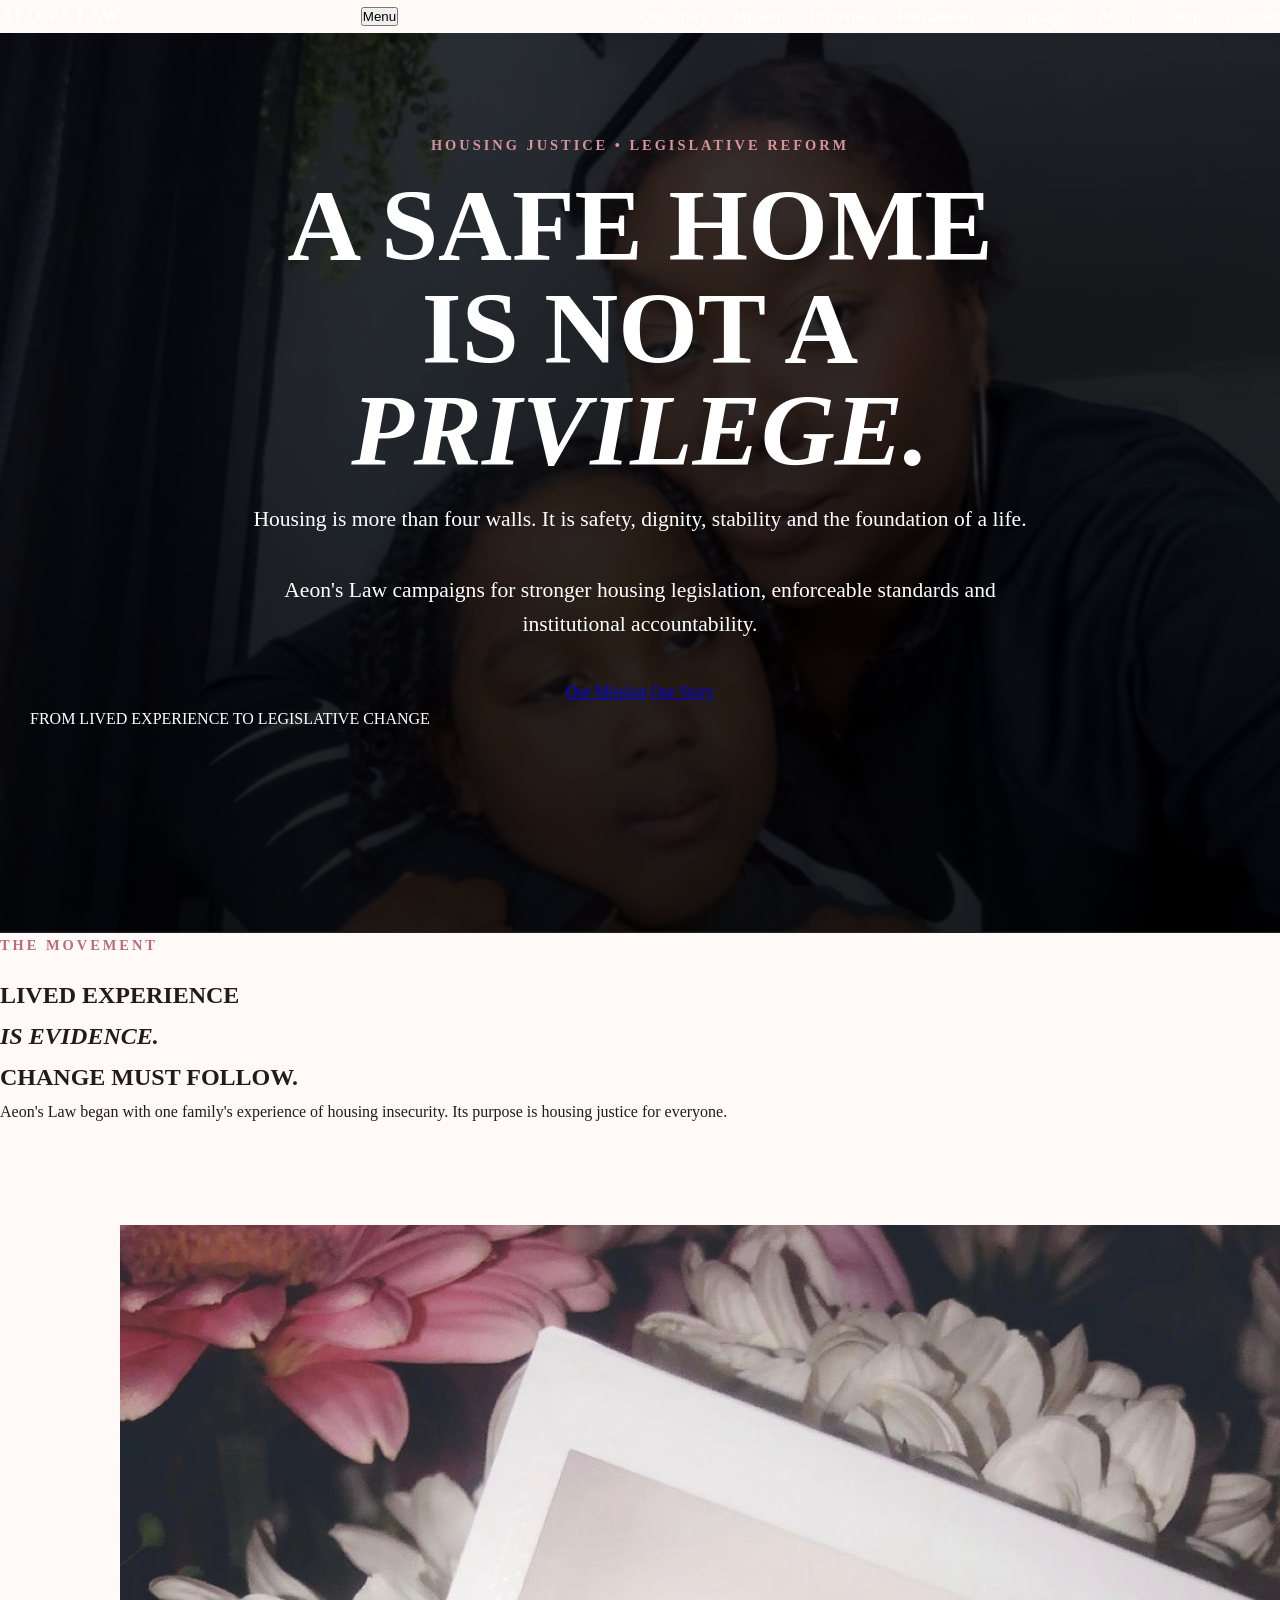
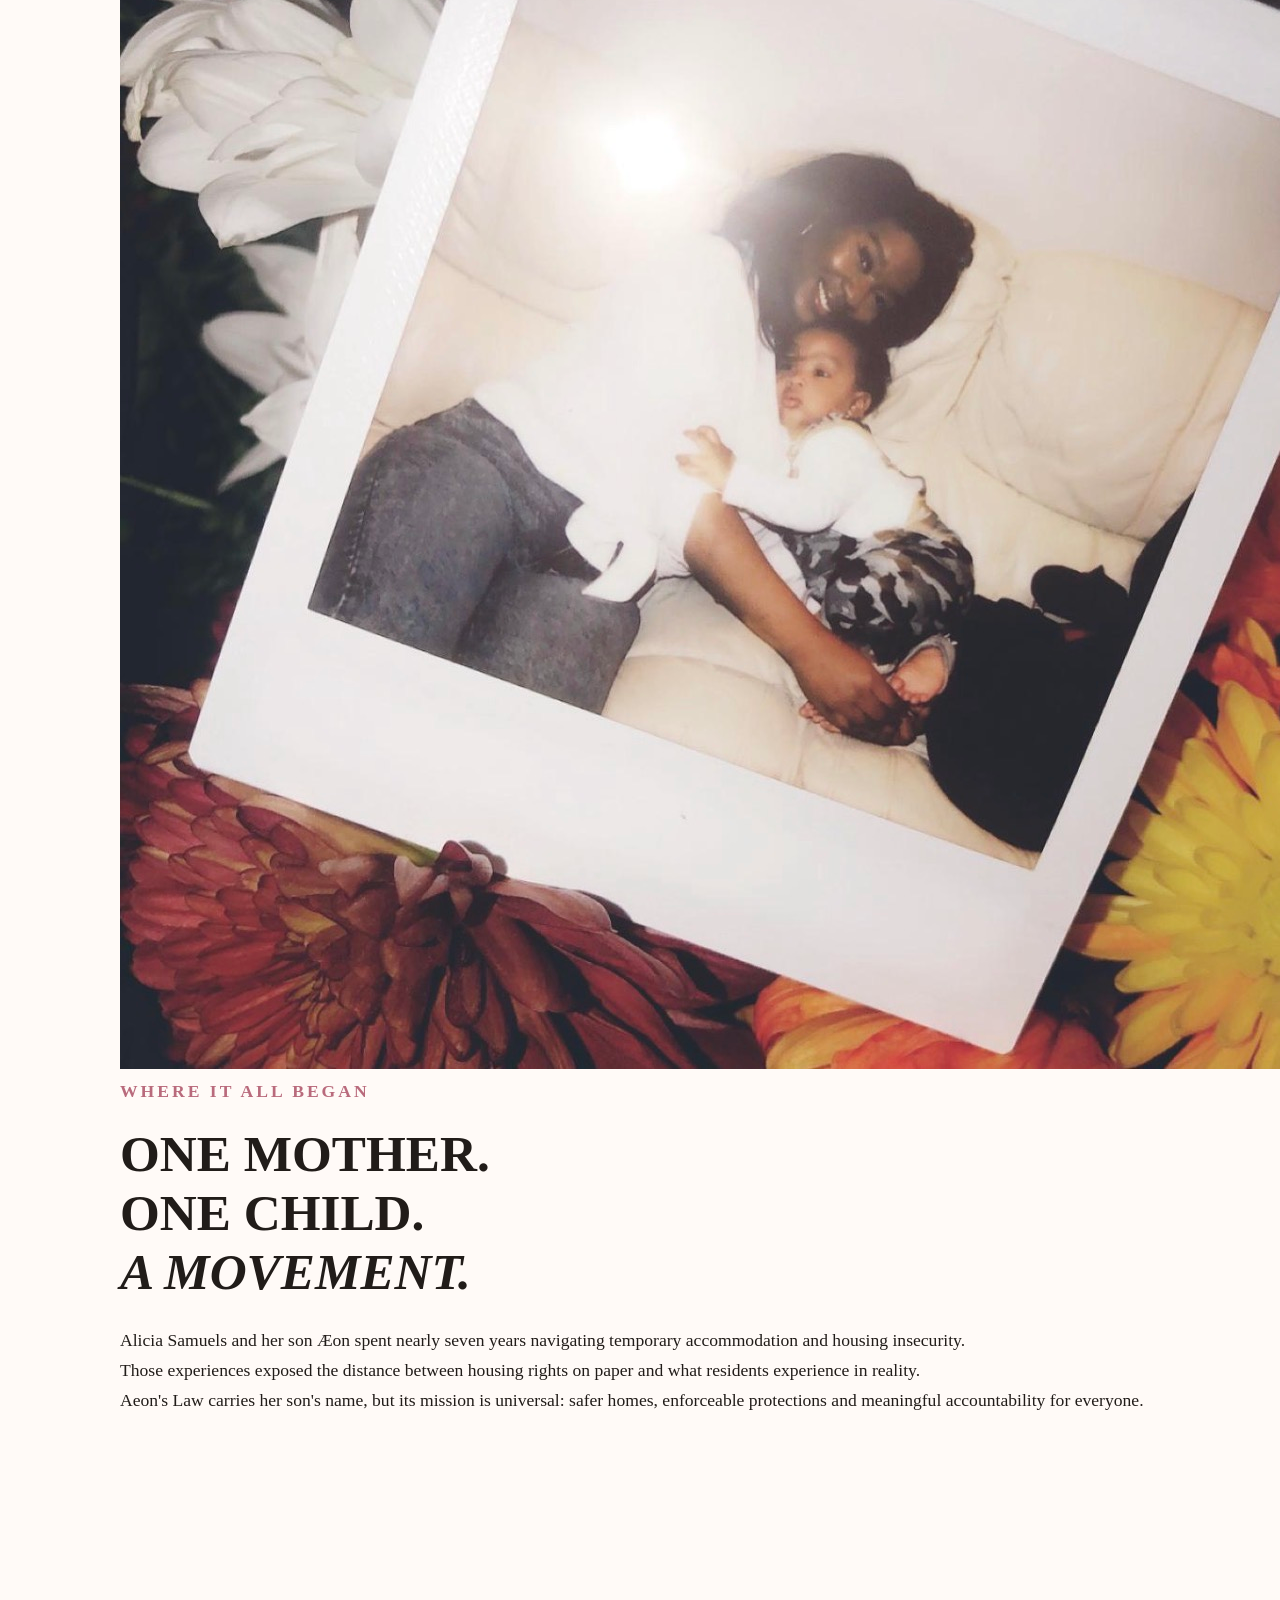
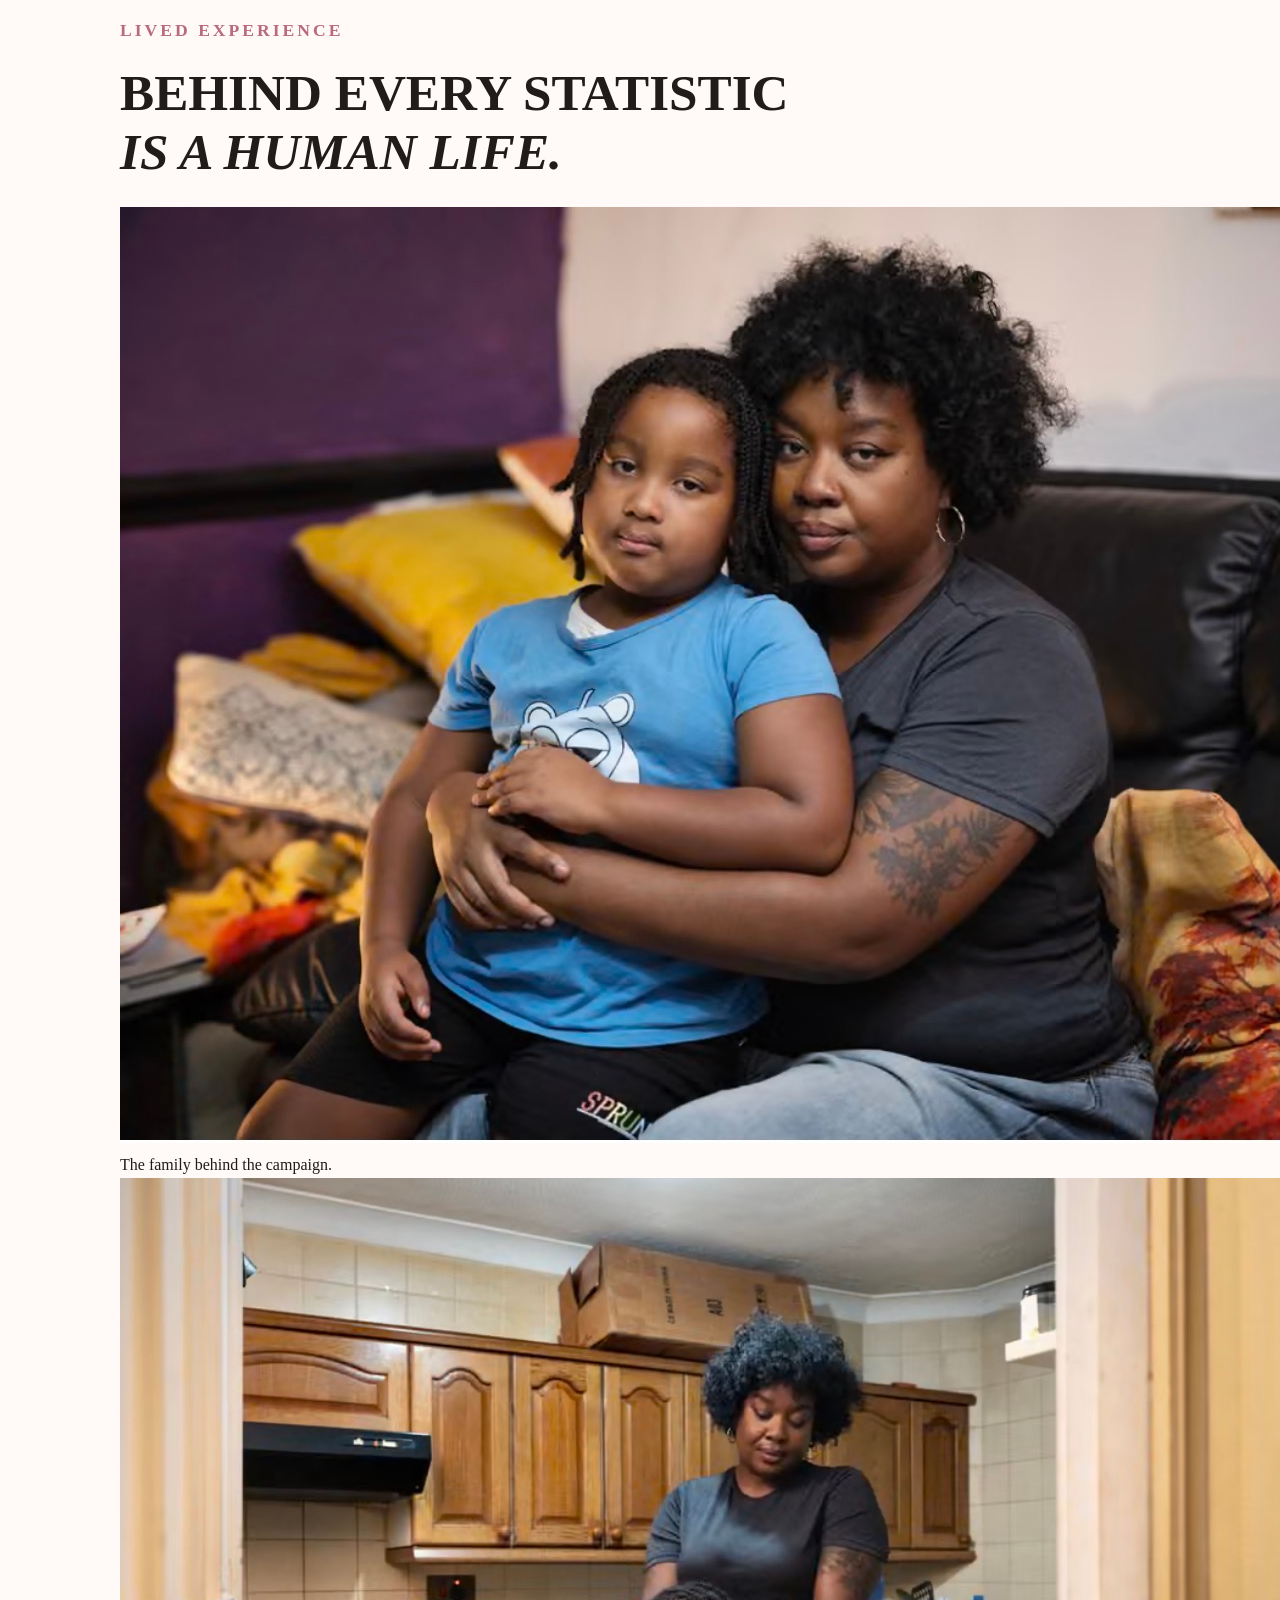
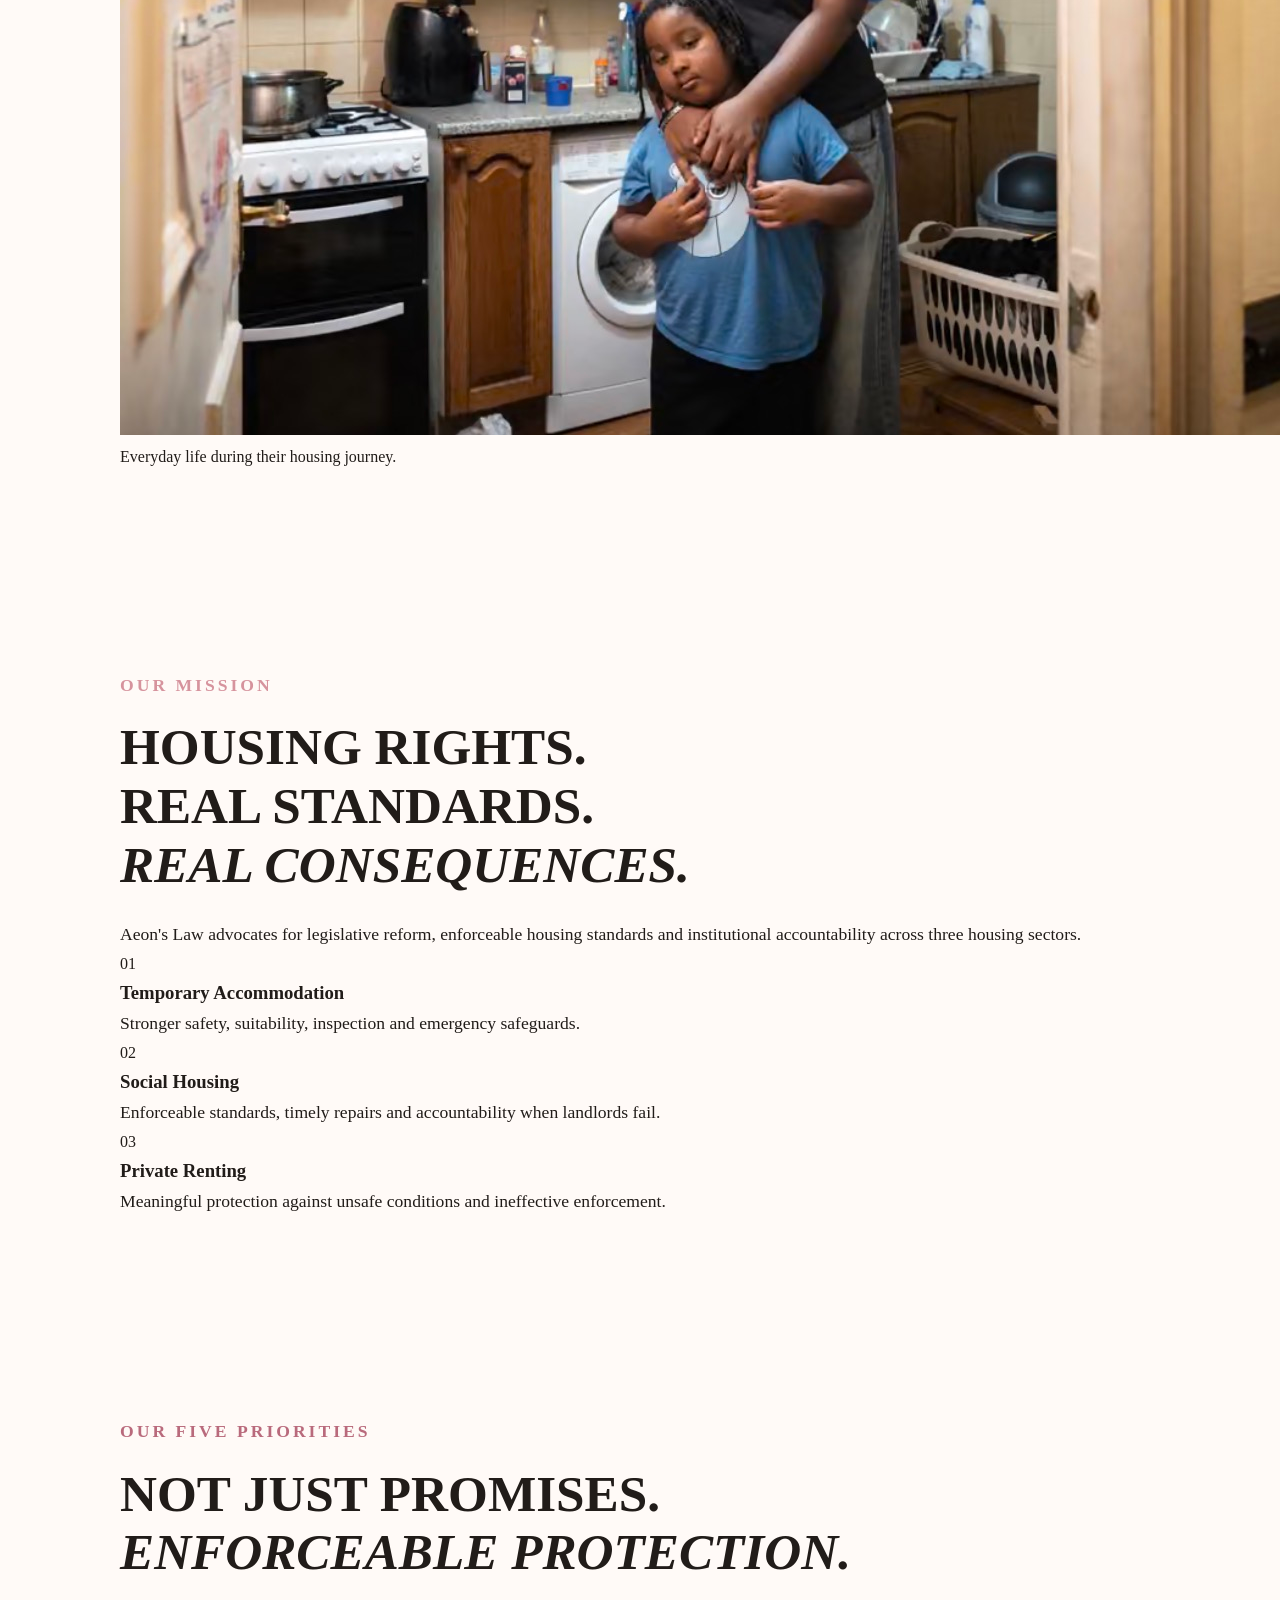
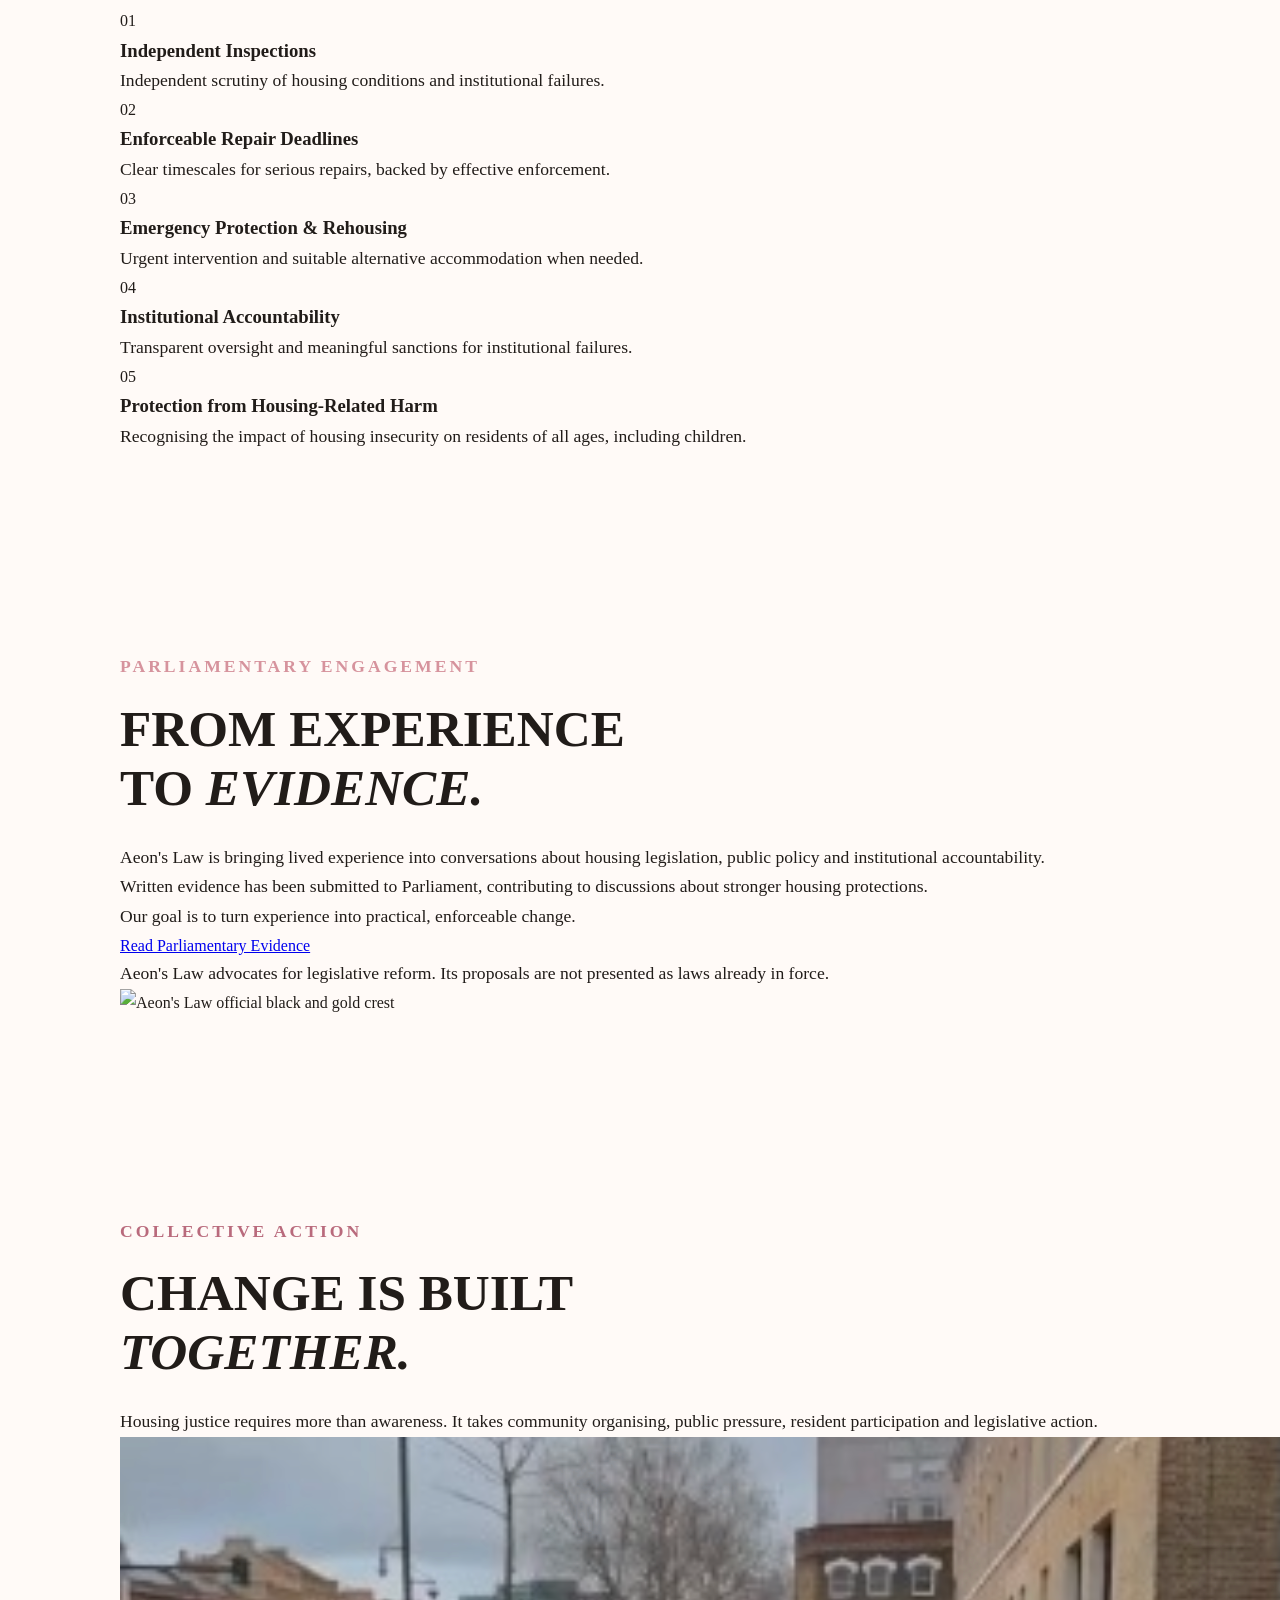
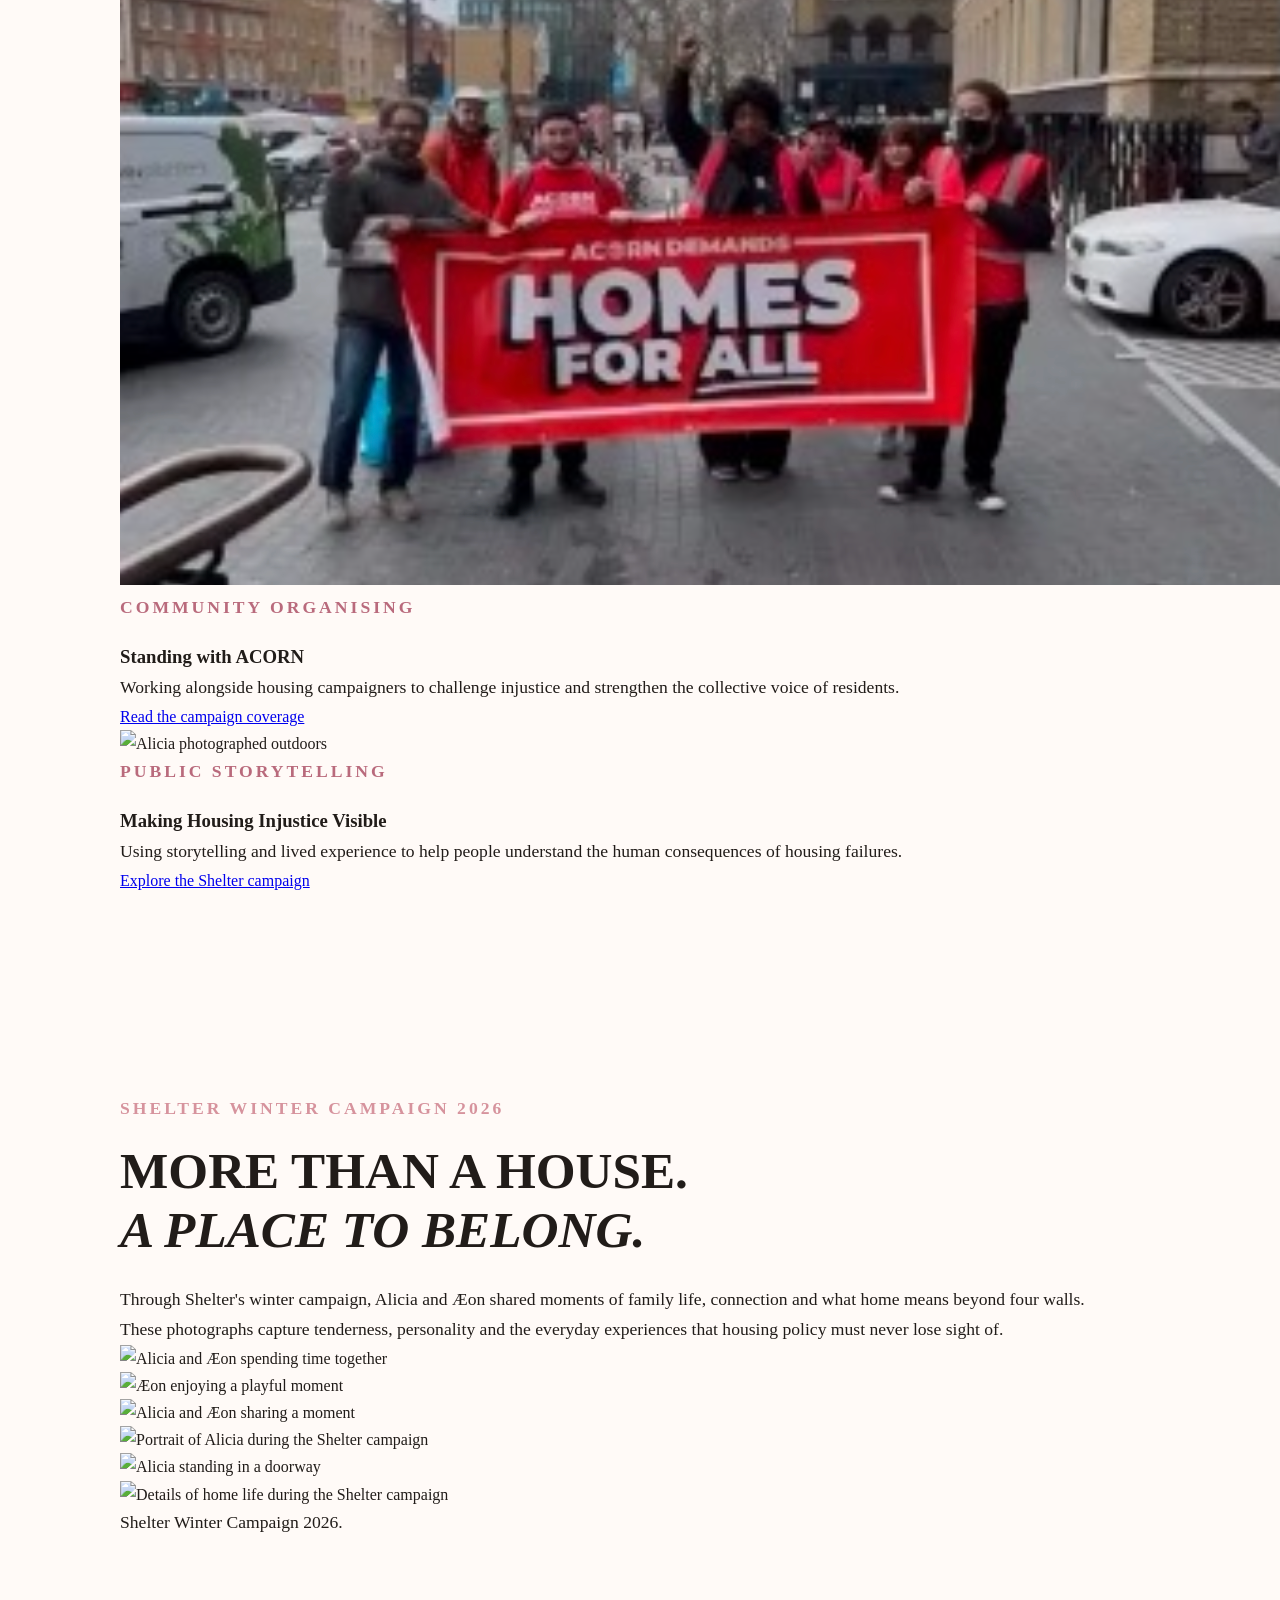
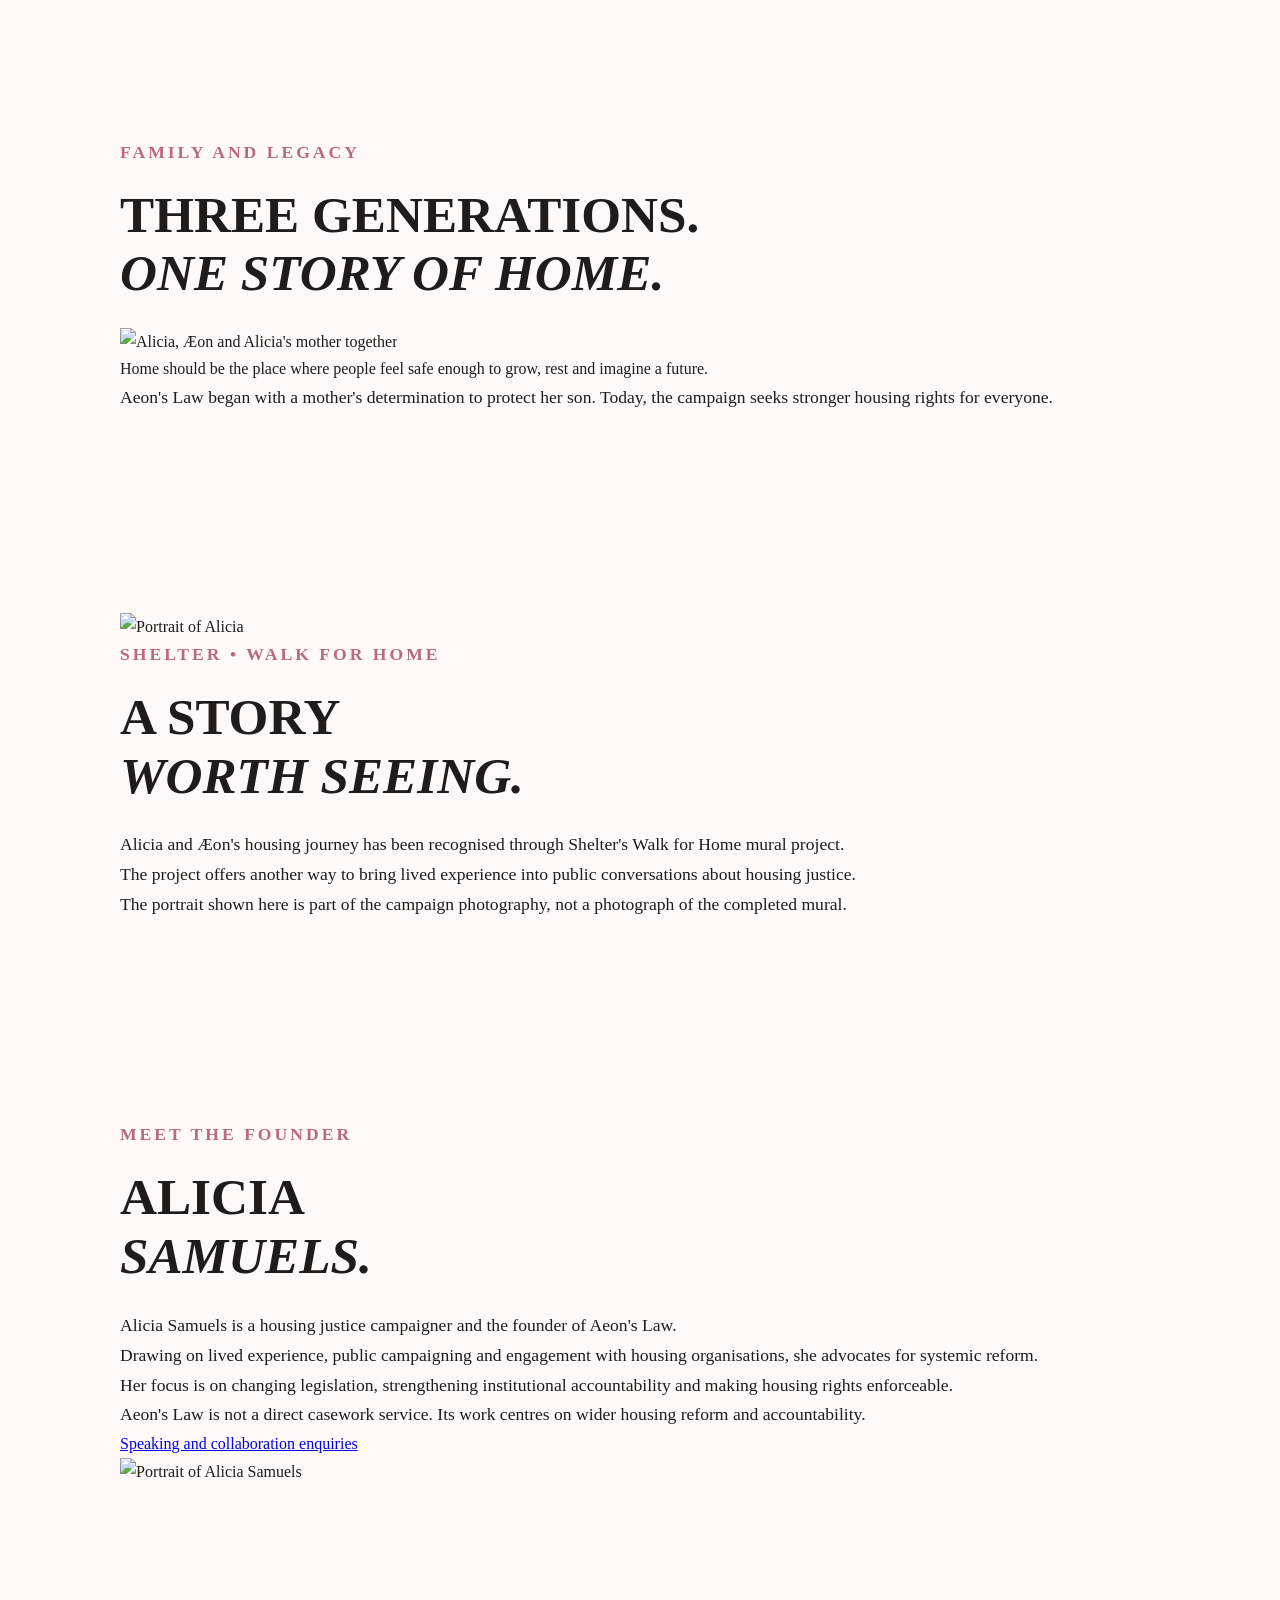
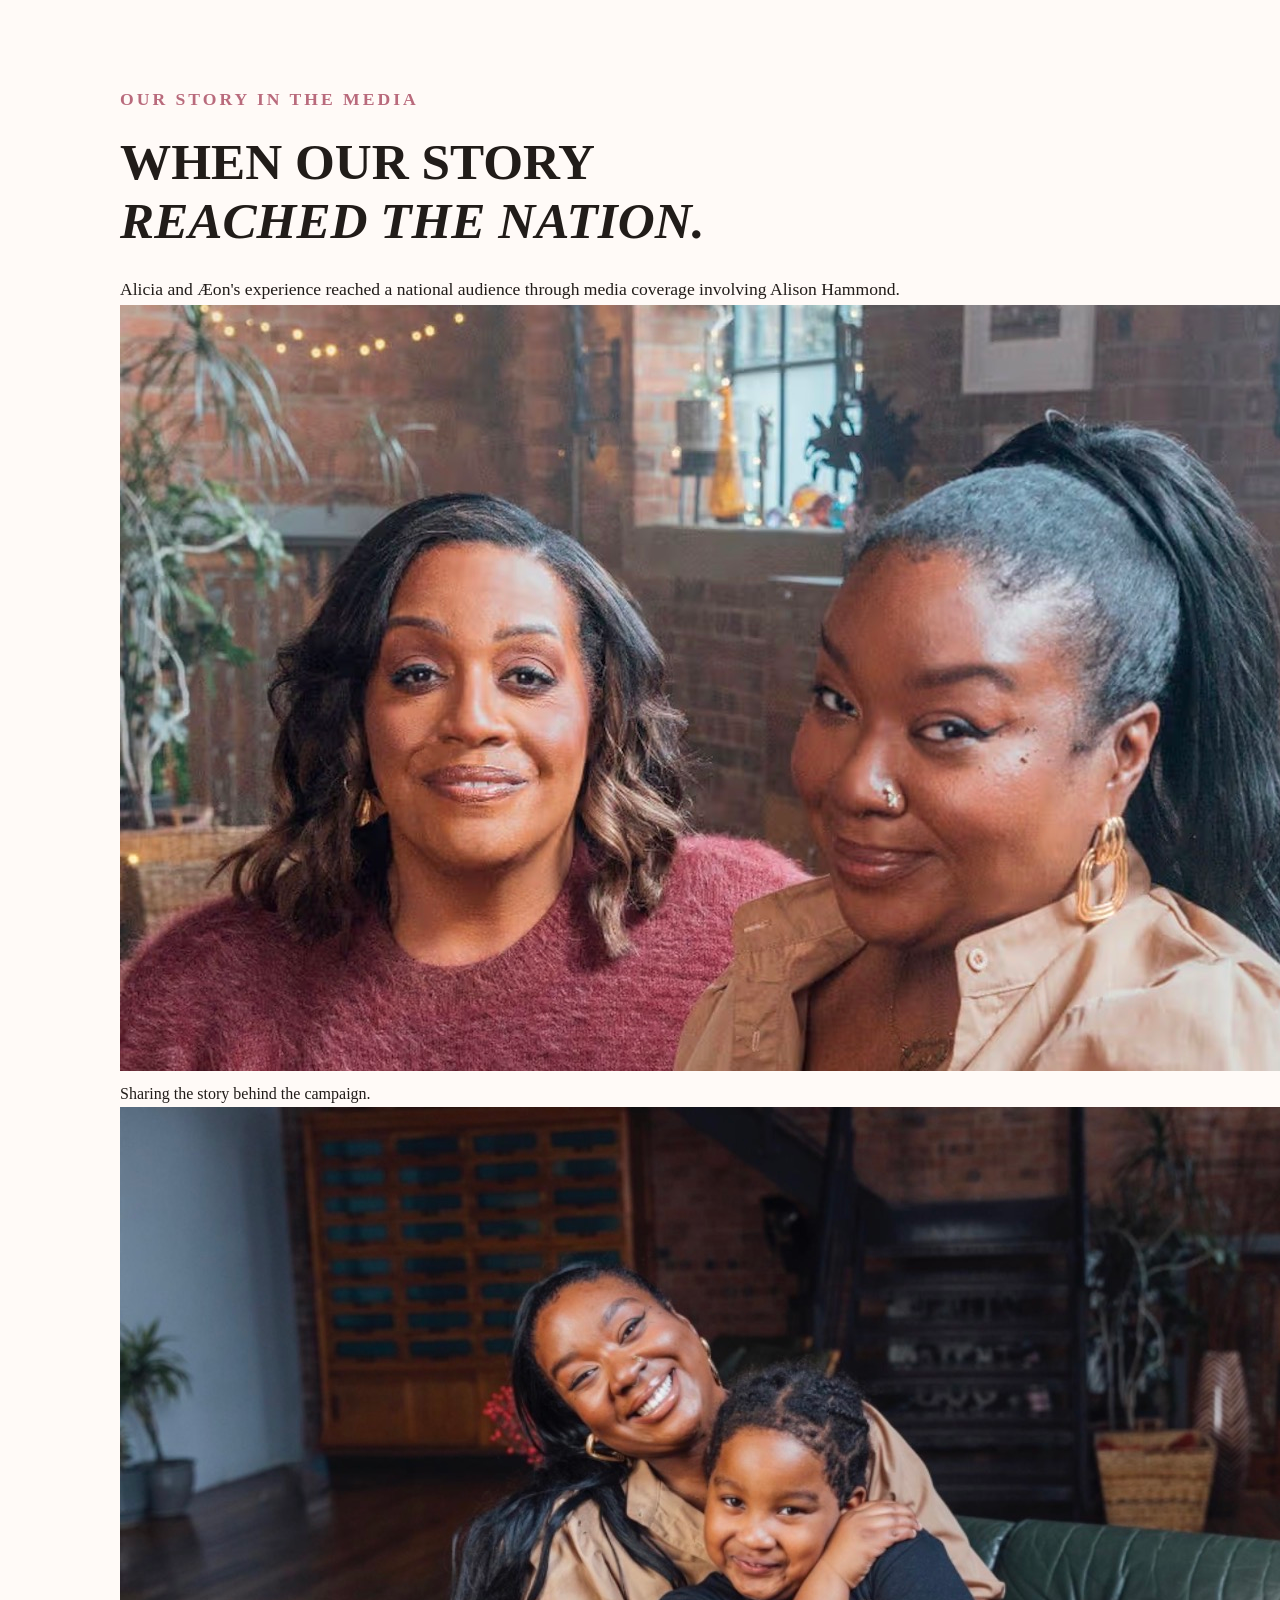
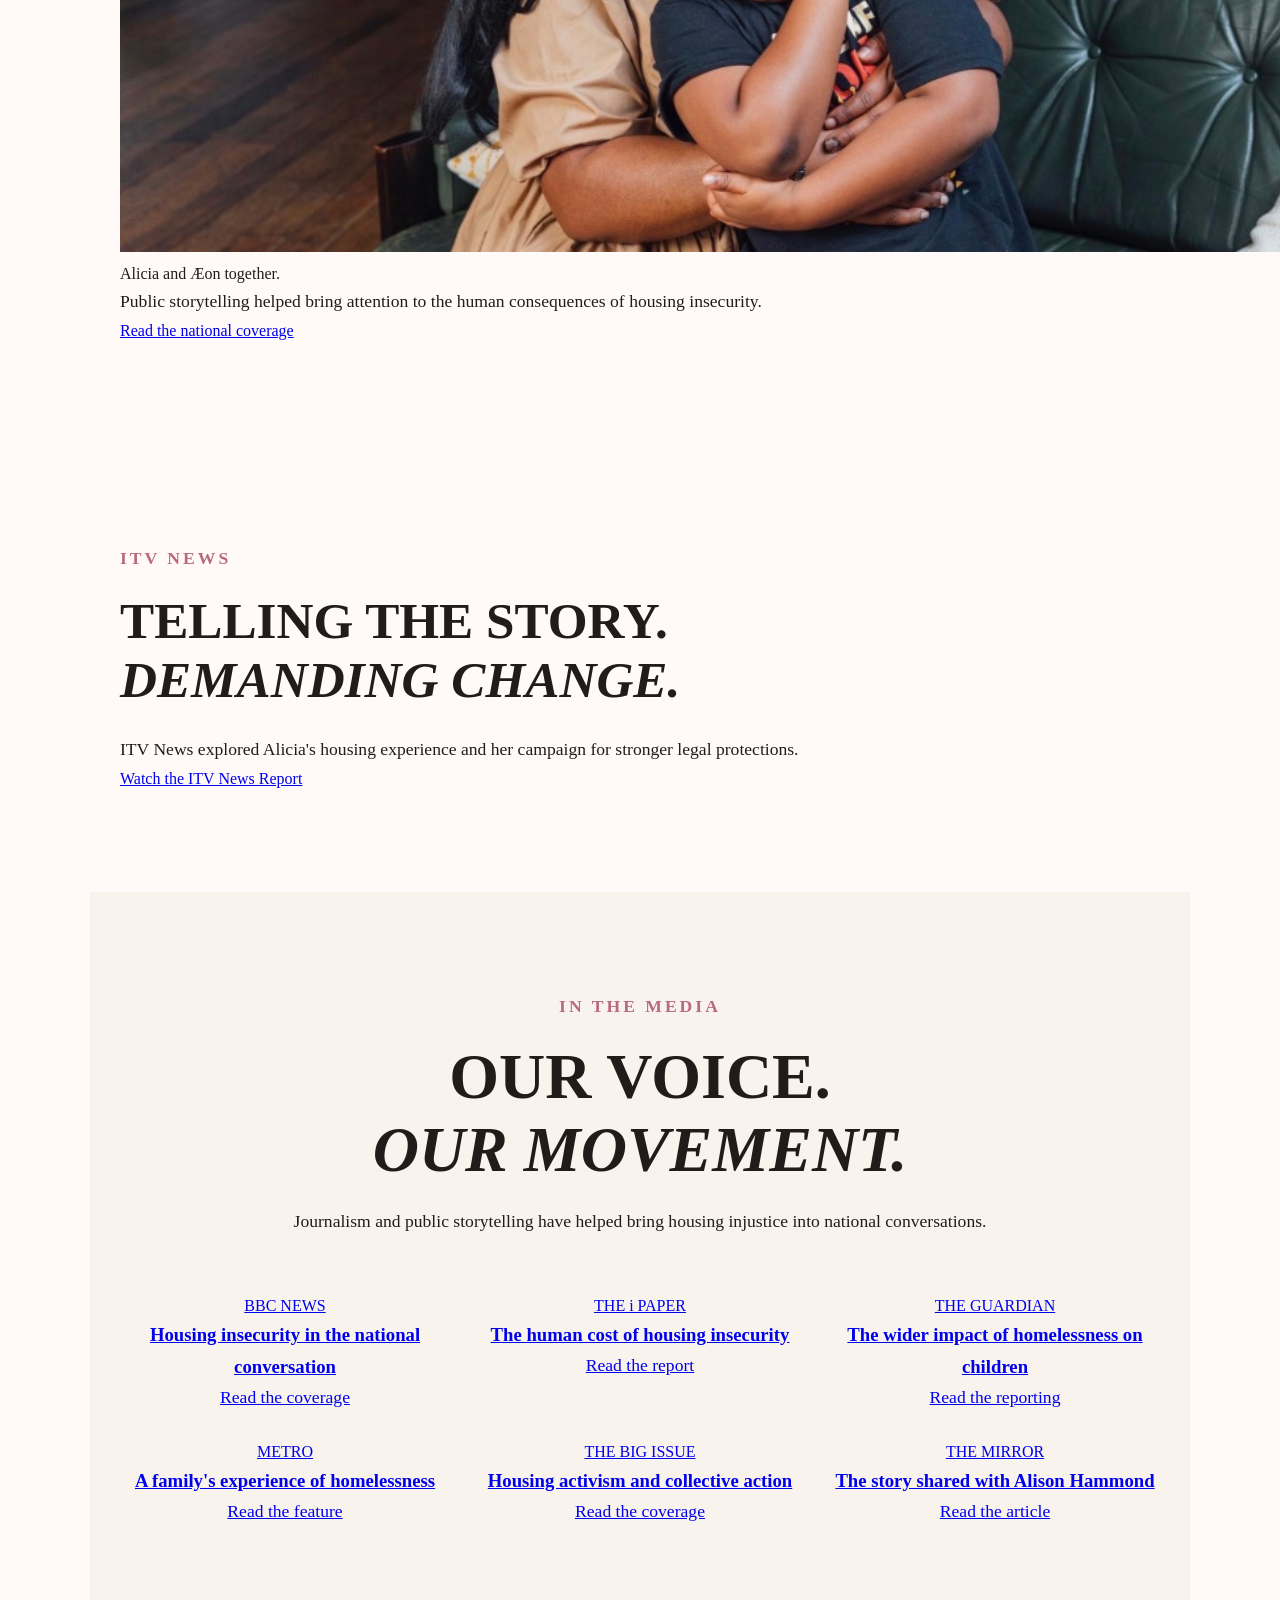
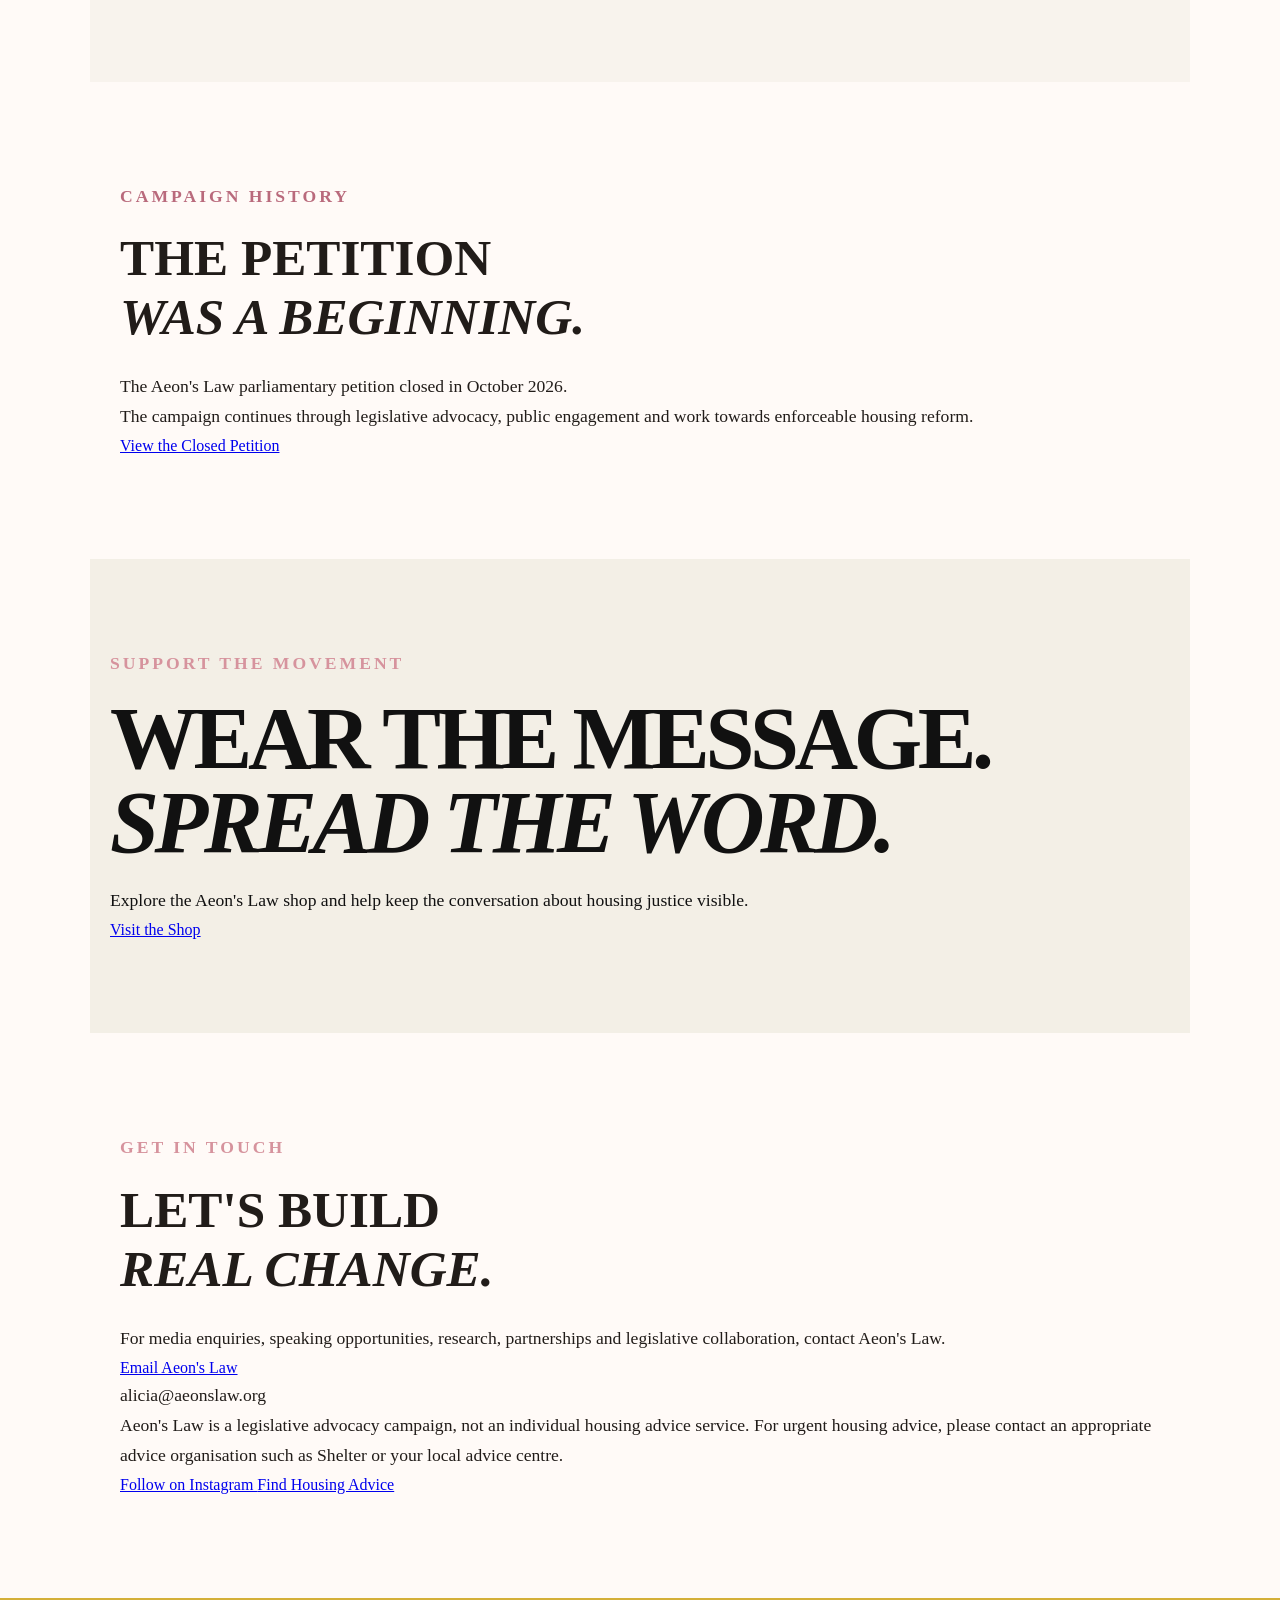
==== commit e333c34d: "Add files via upload" ====
--- a/index.html
+++ b/index.html
@@ -1,664 +1,1093 @@
 <!DOCTYPE html>
-<html lang="en">
+<html lang="en-GB">
 <head>
-  <meta charset="UTF-8" />
-  <meta name="viewport" content="width=device-width, initial-scale=1.0" />
-
-  <title>Aeon’s Law | Protecting Children in Temporary Accommodation</title>
-
-  <meta
-    name="description"
-    content="Aeon’s Law is a mother-led campaign founded by Alicia Samuels seeking stronger legal protections for children living in temporary accommodation."
-  />
-
-  <link rel="canonical" href="https://aeonslaw.org/" />
-
-  <meta property="og:title"
-        content="Aeon’s Law | Protecting Children in Temporary Accommodation" />
-
-  <meta property="og:description"
-        content="Lived experience. Legislative change. Protecting childhood." />
-
-  <meta property="og:url"
-        content="https://aeonslaw.org/" />
-
-  <meta property="og:type"
-        content="website" />
-
-  <link rel="stylesheet" href="style.css" />
+<meta charset="UTF-8">
+<meta name="viewport" content="width=device-width, initial-scale=1.0">
+
+<title>Aeon's Law | Housing Justice</title>
+
+<meta name="description"
+content="Aeon's Law campaigns for enforceable housing standards, legislative reform and institutional accountability across temporary accommodation, social housing and private renting.">
+
+<link rel="stylesheet" href="./style.css">
 </head>
 
 <body>
 
-<header class="hero">
-  <nav class="nav">
-    <a href="#" class="nav-brand">Aeon’s Law</a>
-
-<div class="nav-links">
-  <a href="#about">About</a>
-  <a href="#demands">Demands</a>
-  <a href="#evidence">Evidence</a>
-  <a href="#media">News</a>
-  <a href="https://aeonslaw.square.site/s/shop" target="_blank" rel="noopener noreferrer">Shop</a>
-  <a href="#contact">Contact</a>
-  <a href="#sign">Sign</a>
-</div>
+<header class="site-header">
+  <nav class="nav container">
+    <a class="nav-brand" href="#home">AEON'S LAW</a>
+
+    <button class="menu-toggle"
+      type="button"
+      aria-controls="nav-links"
+      aria-expanded="false">
+      Menu
+    </button>
+
+    <div class="nav-links" id="nav-links">
+      <a href="#story">Our Story</a>
+      <a href="#mission">Mission</a>
+      <a href="#priorities">Priorities</a>
+      <a href="#parliament">Parliament</a>
+      <a href="#campaigns">Campaigns</a>
+      <a href="#media">Media</a>
+      <a href="#shop">Shop</a>
+      <a href="#contact">Contact</a>
+    </div>
   </nav>
-
-  <div class="hero-content">
-    <div class="logo-wrapper">
-      <img src="./images/aeons-law-logo-transparent.png" alt="Aeon's Law logo" class="hero-logo" />
-    </div>
-
-    <p class="eyebrow">Campaign for Children’s Housing Safety</p>
-
-    <h1>Aeon’s Law</h1>
+</header>
+
+<main>
+
+<!-- HOMEPAGE -->
+
+<section class="hero" id="home">
+  <div class="hero-image"></div>
+  <div class="hero-overlay"></div>
+
+  <div class="hero-content container">
+    <p class="eyebrow">
+      HOUSING JUSTICE • LEGISLATIVE REFORM
+    </p>
+
+    <h1>
+      A SAFE HOME<br>
+      IS NOT A<br>
+      <em>PRIVILEGE.</em>
+    </h1>
 
     <p class="hero-subtitle">
-      Reform minimum safety standards in temporary accommodation to protect children.
-    </p>
-
-  <a
-  href="https://petition.parliament.uk/petitions/761591"
-  target="_blank"
-  rel="noopener"
-  class="main-button"
->
-  Sign the Parliament Petition
-</a>
-
-<p class="petition-deadline">
-  Live UK Parliament Petition • Closes 9 October 2026
-</p>
-  </div>
-
-</header>
-<section class="stats">
-  <div class="stat">
-    <h3>Almost 180,000</h3>
-    <p>Children growing up in temporary accommodation in England</p>
-  </div>
-
-  <div class="stat">
-    <h3>£0</h3>
-    <p>What children should pay for unsafe housing</p>
-  </div>
-
-  <div class="stat">
-    <h3>1 Goal</h3>
-    <p>Make temporary accommodation safe for every child</p>
-  </div>
-</section>
-<main>
-<!-- Featured ITV News Coverage -->
-
-<section class="section featured-coverage">
-
-  <p class="eyebrow dark">
-    Featured on ITV News London • 23 September 2026
-  </p>
-
-  <h2>
-    Repeatedly rehomed: Mum wants better legal protection for vulnerable families
-  </h2>
-
-  <p>
-    ITV News shares Alicia Samuels and her son Aeon’s experience of repeated
-    temporary accommodation and Alicia’s campaign for stronger legal protection
-    for vulnerable children and families through Aeon’s Law.
-  </p>
-
-  <div class="featured-video">
-
-    <video controls playsinline preload="metadata"
-       style="width: 100%; height: auto; border-radius: 18px;">
-  <source src="./videos/itv-aeons-law.mp4" type="video/mp4">
-  Your browser does not support the video player.
-</video>
-
-  </div>
-
-  <a
-    href="https://www.itv.com/watch/news/repeatedly-rehomed-mum-wants-better-legal-protection-for-vulnerable-families/y3s8yq6"
-    target="_blank"
-    rel="noopener"
-    class="main-button"
-  >
-    Watch on ITV News →
-  </a>
-
-
-
-</section>
-<section class="section split" id="about">
-  <div>
-    <p class="eyebrow dark">Founded by Alicia Samuels</p>
-    <h2>A mother-led campaign for safer temporary housing.</h2>
+      Housing is more than four walls.
+      It is safety, dignity, stability
+      and the foundation of a life.
+    </p>
+
+    <p class="hero-subtitle">
+      Aeon's Law campaigns for stronger
+      housing legislation, enforceable
+      standards and institutional accountability.
+    </p>
+
+    <div class="button-row">
+      <a class="button button-primary"
+         href="#mission">Our Mission</a>
+
+      <a class="button button-outline"
+         href="#story">Our Story</a>
+    </div>
+  </div>
+
+  <div class="hero-bottom">
+    FROM LIVED EXPERIENCE TO LEGISLATIVE CHANGE
+  </div>
+</section>
+
+<!-- MOVEMENT -->
+
+<section class="statement-section">
+  <div class="container narrow">
+    <p class="eyebrow dark">THE MOVEMENT</p>
+
+    <h2>
+      LIVED EXPERIENCE<br>
+      <em>IS EVIDENCE.</em><br>
+      CHANGE MUST FOLLOW.
+    </h2>
+
     <p>
-      Aeon’s Law was created from lived experience of temporary accommodation,
-      housing disrepair, safeguarding concerns and the impact unsafe conditions
-      can have on children and families.
-    </p>
-    <p>
-      This campaign calls for stronger legal duties, faster action, clear
-      accountability and emergency protection where children are placed in unsafe accommodation.
-    </p>
-  </div>
-
-  <img src="./images/alison4.jpg" alt="Alicia Samuels" class="section-img" />
-</section>
-<section class="section split">
-
-  <img src="./images/acorn.png"
-       alt="Alicia Samuels campaigning with ACORN outside Tower Hamlets Town Hall"
-       class="section-img">
-
-  <div>
-
-    <p class="eyebrow dark">Campaign Origins</p>
-
-    <h2>From Campaigning to Legislative Change</h2>
-
-    <p>
-      This photograph was taken during one of my housing campaigns with ACORN
-      outside Tower Hamlets Town Hall. Together, we challenged the housing
-      crisis and called for safe, secure and affordable homes for everyone.
-    </p>
-
-    <p>
-      That campaign became an important step in my journey. While collective
-      action raises awareness, my lived experience as a mother living in
-      temporary accommodation showed me that lasting change also requires legal
-      reform.
-    </p>
-
-    <p>
-      That is why I founded <strong>Aeon's Law</strong> — a campaign to
-      strengthen legal protections for children and families living in
-      temporary accommodation, so that every child has a safe place to call
-      home.
-    </p>
-
-  </div>
-
-</section>
-<section class="section split">
-
-  <div>
-    <p class="eyebrow dark">Campaign in Action</p>
-
-    <h2>Taking the housing fight into the streets.</h2>
-
-    <p>
-      In August 2026, I joined ACORN’s national day of action in London,
-      campaigning against unaffordable rents and calling for stronger
-      protections for renters and families.
-    </p>
-
-    <p>
-      I spoke publicly, helped lead chants and used my lived experience
-      to challenge the systems keeping families in housing insecurity.
-    </p>
-
-    <p>
-      Aeon’s Law is not being developed from the sidelines. It is growing
-      through lived experience, public campaigning, community organising
-      and direct engagement with housing policy.
-    </p>
-
-    <a
-      href="https://www.bigissue.com/news/activism/acorn-day-of-action-alicia-samuels/"
-      target="_blank"
-      rel="noopener"
-      class="main-button"
-    >
-      Read the Big Issue Coverage →
-    </a>
-  </div>
-
-  <img
-    src="./images/acorn-latest.jpg"
-    alt="Alicia Samuels speaking on a megaphone during an ACORN national day of action"
-    class="section-img"
-  />
-
-
-</section>
-<section class="section">
-
-<p class="eyebrow dark">From Lived Experience to Parliament</p>
-
-<h2>Taking children's voices into Parliament.</h2>
-
-<p>
-Following my campaigning work, I submitted written evidence to the UK Parliament's Housing, Communities and Local Government Committee, documenting my family's experience of temporary accommodation and calling for stronger legal protections for children.
-</p>
-
-<p>
-My evidence now forms part of the official Parliamentary record and represents another step towards meaningful legislative reform through Aeon's Law.
-</p>
-
-<a href="https://committees.parliament.uk/writtenevidence/162303/html/"
-target="_blank"
-class="main-button">
-Read My Parliamentary Evidence →
-</a>
-
-</section>
-
-<section class="section" id="demands">
-  <p class="eyebrow dark">Aeon’s Law: 5 Campaign Priorities</p>
-  <h2>What Aeon’s Law is calling for</h2>
-
-<p>
-  The live UK Parliament petition calls for mandatory inspections,
-  strict repair deadlines and emergency rehousing where serious risks persist.
-  Aeon’s Law builds on those measures with wider priorities for accountability
-  and child-centred housing decisions.
-</p>
-
-  <div class="card-grid">
-    <div class="card">
-      <h3>1. Mandatory inspections</h3>
-      <p>Every family temporary accommodation placement should be inspected before children are placed there.</p>
-    </div>
-
-    <div class="card">
-      <h3>2. Repair deadlines</h3>
-      <p>Vermin, damp, mould, heating, hot water and safety risks must have strict legal repair deadlines.</p>
-    </div>
-
-    <div class="card">
-      <h3>3. Emergency rehousing</h3>
-      <p>Children should be moved urgently when serious hazards continue or repairs are not completed.</p>
-    </div>
-
-    <div class="card">
-      <h3>4. Stronger accountability</h3>
-      <p>Councils, housing providers and managing agents must face consequences when children are left at risk.</p>
-    </div>
-
-    <div class="card">
-      <h3>5. Child impact protection</h3>
-      <p>Children’s health, education, sleep, safety and wellbeing must be central to housing decisions.</p>
-    </div>
-  </div>
-</section>
-
-<section class="section split">
-
-  <img
-    src="./images/alicia-aeon.jpg"
-    alt="Alicia Samuels holding her son Aeon when he was a baby"
-    class="section-img"
-  />
-
-  <div>
-    <p class="eyebrow dark">Why this matters</p>
-
-    <h2>This is about childhood.</h2>
-
-    <p>
-      Aeon was very young when our years in temporary accommodation began.
-      Nearly seven years of his childhood were spent in temporary accommodation.
-    </p>
-
-    <p>
-      Children do not experience temporary accommodation as a housing statistic.
-      They experience it as home, childhood, school, sleep, safety and stability.
-    </p>
-
-    <p>
-      Aeon’s Law exists because those years matter — and because no child
-      should have to lose part of their childhood waiting for a safe home.
-    </p>
-  </div>
-
-</section>
-<section class="section split">
-
-  <div>
-    <p class="eyebrow dark">Recognition & Support</p>
-
-    <h2>When lived experience becomes impossible to ignore.</h2>
-
-    <p>
-      Sharing our experience of nearly seven years in temporary accommodation
-      was an emotional moment.
-    </p>
-
-    <p>
-      Being heard and supported reinforced why these stories must reach beyond
-      individual families and become part of the demand for systemic change.
-    </p>
-
-    <p>
-      Aeon’s Law exists to turn lived experience into stronger protection
-      for the children and families who are still living through it.
-    </p>
-  </div>
-
-  <img
-    src="./images/alison-story.jpg"
-    alt="An emotional moment as Alicia Samuels shares her family's housing experience with Alison Hammond"
-    class="section-img"
-  />
-
-</section>
-
-<section class="section evidence" id="evidence">
-  <p class="eyebrow dark">Evidence & Credibility</p>
-  <h2>Built on lived experience, evidence and public accountability.</h2>
-
-<div class="evidence-grid">
-
- <section class="about-block">
-
-  <span class="hero-tag">PARLIAMENTARY EVIDENCE</span>
-
-  <h2>Evidence Submitted to the UK Parliament</h2>
-
-  <p>
-    I submitted written evidence to the Housing, Communities and Local Government Committee about my family's lived experience of temporary accommodation and the urgent need for stronger safeguarding protections for children living in unsuitable housing.
-  </p>
-
-  <p>
-    My evidence now forms part of the official Parliamentary record and became one of the foundations for <strong>Aeon's Law</strong>—a campaign calling for safer temporary accommodation, greater accountability and better protection for children and families across the UK.
-  </p>
-
-  <a
-    class="main-button"
-    href="https://committees.parliament.uk/writtenevidence/162303/html/"
-    target="_blank"
-    rel="noopener"
-  >
-    Read My Parliamentary Evidence →
-  </a>
-
-</section>
-
-  <div class="evidence-card">
-    <h3>Florence Eshalomi MP</h3>
-    <p>
-      Acknowledgement from the Chair of the Housing, Communities and Local Government Committee confirming receipt of evidence.
-    </p>
-
-    <img
-      src="./images/flo.jpg"
-      alt="Florence Eshalomi MP correspondence"
-      class="evidence-img"
-    >
-  </div>
-
-</div>
-
-  <div class="evidence-card">
-    <h3>Media Coverage</h3>
-    <p>
-      National reporting highlighting the growing crisis facing homeless children and families.
-    </p>
-  </div>
-
-  <div class="evidence-card">
-    <h3>Lived Experience</h3>
-    <p>
-      Housing records, complaints, safeguarding concerns, photographs and correspondence documenting conditions experienced by families.
-    </p>
-  </div>
-
-  <div class="support-section">
-
-  <p class="eyebrow dark">Campaign Recognition</p>
-
-  <h2>Why this campaign is credible.</h2>
-
-  <div class="support-grid">
-
-    <div class="support-item">
-      <h3>✔ Parliament Petition</h3>
-      <p>Published on the official UK Parliament petitions website.</p>
-    </div>
-
-    <div class="support-item">
-      <h3>🏛 Parliamentary Evidence</h3>
-      <p>Evidence submitted to the Housing, Communities and Local Government Committee.</p>
-    </div>
-
-    <div class="support-item">
-      <h3>📰 Media Context</h3>
-      <p>National reporting reflects the wider housing crisis affecting children and families.</p>
-    </div>
-
-    <div class="support-item">
-      <h3>📂 Documented Experience</h3>
-      <p>Built from lived experience, complaints, correspondence and housing records.</p>
-    </div>
-<div class="support-item">
-  <h3>✊🏾 Public Campaigning</h3>
-  <p>
-    Active housing campaigning with ACORN, including national action,
-    public speaking and organising around renters’ rights and housing justice.
-  </p>
-</div>
-  </div>
-
-</div>
-
-
-</section>
-
-<section class="media-section" id="media">
-  <p class="eyebrow dark">National Housing Crisis</p>
-  <h2>Children and families across the UK are being failed.</h2>
-
-  <div class="media-grid">
-    <a
-  href="https://biggestissue.substack.com/p/the-mother-fighting-to-keep-kids"
-  target="_blank"
-  rel="noopener"
-  class="media-card"
->
-  <h3>Big Issue — Featured Story</h3>
-
-  <p>
-    <strong>The mother fighting to keep kids safe in temporary accommodation.</strong>
-    Alicia Samuels discusses Aeon’s Law, her family’s experience and her fight
-    for stronger protection for children.
-  </p>
-</a>
-    <a
-  href="https://www.bigissue.com/news/activism/acorn-day-of-action-alicia-samuels/"
-  target="_blank"
-  rel="noopener"
-  class="media-card"
->
-  <h3>The Big Issue</h3>
-  <p>
-    Alicia Samuels on housing activism, lived experience and ACORN’s national day of action.
-  </p>
-</a>
-    <a href="https://www.bbc.co.uk/news/articles/cm2r70gwkjjo" target="_blank" class="media-card">
-      <h3>BBC News</h3>
-      <p>Temporary accommodation and the impact on children and families.</p>
-    </a>
-
-    <a href="https://inews.co.uk/news/child-homeless-years-thugs-burn-flat-down-4123236" target="_blank" class="media-card">
-      <h3>iNews</h3>
-      <p>Family homelessness and long-term displacement.</p>
-    </a>
-
-    <a href="https://www.theguardian.com/society/2026/jan/25/teachers-in-england-driving-homeless-pupils-to-school-and-washing-clothes-research-shows" target="_blank" class="media-card">
-      <h3>The Guardian</h3>
-      <p>Teachers supporting homeless pupils with basic needs.</p>
-    </a>
-
-    <a href="https://www.mirror.co.uk/3am/celebrity-news/alison-hammond-tears-homeless-mum-36273803" target="_blank" class="media-card">
-      <h3>Daily Mirror</h3>
-      <p>The human cost of homelessness for mothers and children.</p>
-    </a>
-
-    <a href="https://metro.co.uk/2025/11/20/6-year-old-son-homeless-life-24749332/" target="_blank" class="media-card">
-      <h3>Metro</h3>
-      <p>The reality of homelessness through a child’s eyes.</p>
-    </a>
-
-    <a href="https://www.birminghammail.co.uk/news/midlands-news/alison-hammond-tears-over-heartbreaking-32907009" target="_blank" class="media-card">
-      <h3>Birmingham Mail</h3>
-      <p>Stories highlighting the growing housing emergency.</p>
-    </a>
-  </div>
-
-  <div class="final-call">
-    <p class="eyebrow dark">The Time For Change Is Now</p>
-    <h2>Every child deserves a safe place to call home.</h2>
-    <p>
-      Across the UK, children are living in temporary accommodation affected by
-      damp, mould, vermin, overcrowding and unsafe conditions. Aeon’s Law calls
-      for stronger protections, faster intervention and real accountability.
-    </p>
-  </div>
-</section>
-<section class="section contact-section" id="contact">
-
-  <p class="eyebrow dark">Contact Aeon’s Law</p>
-
-  <h2>Policy. Media. Partnerships. Campaign support.</h2>
-
-  <p>
-    For policy discussions, media enquiries, campaign partnerships
-    or conversations about Aeon’s Law, contact founder Alicia Samuels.
-  </p>
-
-  <a href="mailto:alicia@aeonslaw.org" class="main-button">
-    Alicia@aeonslaw.org
-  </a>
-
-</section>
-<section class="cta-banner" id="sign">
-
-<h2>Together we can change housing law.</h2>
-
-<a href="https://petition.parliament.uk/petitions/761591"
-class="main-button">
-
-Sign the Petition
-
-</a>
-<a href="https://aeonslaw.square.site/s/shop"
-   target="_blank"
-   rel="noopener noreferrer"
-   class="btn">
-  Shop the Collection
-</a>
-</section>
-
-
-<p class="campaign-founder">
-
-Designed and developed by
-<strong>Crown & Code</strong><br>
-Campaign founded by Alicia Samuels.
-
-</p>
-</main>
-<section id="shop" class="shop-section">
-  <div class="shop-inner">
-
-    <p class="shop-kicker">AEON’S LAW COLLECTION</p>
-
-    <h2>WEAR THE CHANGE<span class="shop-blue">.</span></h2>
-
-    <p class="shop-intro">
-      Aeon’s Law merchandise is designed to carry the message beyond the campaign —
-      into everyday life.
-    </p>
-
-    <div class="shop-grid">
-
-      <article class="shop-card">
-        <div class="shop-image-placeholder">
-          MY VOICE MATTERS.
+      Aeon's Law began with one family's
+      experience of housing insecurity.
+      Its purpose is housing justice for everyone.
+    </p>
+  </div>
+</section>
+
+<!-- OUR STORY -->
+
+<section class="section" id="story">
+  <div class="container split-section">
+
+    <div class="image-column">
+      <img src="./images/alicia-aeon.jpg"
+           alt="Alicia holding Æon as a baby"
+           loading="lazy">
+    </div>
+
+    <div class="content-column">
+      <p class="eyebrow dark">WHERE IT ALL BEGAN</p>
+
+      <h2>
+        ONE MOTHER.<br>
+        ONE CHILD.<br>
+        <em>A MOVEMENT.</em>
+      </h2>
+
+      <p>
+        Alicia Samuels and her son Æon spent
+        nearly seven years navigating temporary
+        accommodation and housing insecurity.
+      </p>
+
+      <p>
+        Those experiences exposed the distance
+        between housing rights on paper
+        and what residents experience in reality.
+      </p>
+
+      <p>
+        Aeon's Law carries her son's name,
+        but its mission is universal:
+        safer homes, enforceable protections
+        and meaningful accountability for everyone.
+      </p>
+    </div>
+
+  </div>
+</section>
+
+<!-- THE HOUSING JOURNEY -->
+
+<section class="section family-section">
+  <div class="container">
+
+    <p class="eyebrow dark">LIVED EXPERIENCE</p>
+
+    <h2>
+      BEHIND EVERY STATISTIC<br>
+      <em>IS A HUMAN LIFE.</em>
+    </h2>
+
+    <div class="journey-gallery">
+
+      <figure class="journey-photo">
+        <img src="./images/pigott.jpg"
+             alt="Alicia and Æon in their former accommodation"
+             loading="lazy">
+        <figcaption>
+          The family behind the campaign.
+        </figcaption>
+      </figure>
+
+      <figure class="journey-photo">
+        <img src="./images/pigott2.jpg"
+             alt="Alicia and Æon in their former kitchen"
+             loading="lazy">
+        <figcaption>
+          Everyday life during their housing journey.
+        </figcaption>
+      </figure>
+
+    </div>
+  </div>
+</section>
+
+<!-- MISSION -->
+
+<section class="section mission-section" id="mission">
+  <div class="container">
+
+    <p class="eyebrow">OUR MISSION</p>
+
+    <h2>
+      HOUSING RIGHTS.<br>
+      REAL STANDARDS.<br>
+      <em>REAL CONSEQUENCES.</em>
+    </h2>
+
+    <p class="mission-intro">
+      Aeon's Law advocates for legislative reform,
+      enforceable housing standards and
+      institutional accountability across
+      three housing sectors.
+    </p>
+
+    <div class="three-grid">
+
+      <article class="mission-card">
+        <span>01</span>
+        <h3>Temporary Accommodation</h3>
+        <p>
+          Stronger safety, suitability,
+          inspection and emergency safeguards.
+        </p>
+      </article>
+
+      <article class="mission-card">
+        <span>02</span>
+        <h3>Social Housing</h3>
+        <p>
+          Enforceable standards, timely repairs
+          and accountability when landlords fail.
+        </p>
+      </article>
+
+      <article class="mission-card">
+        <span>03</span>
+        <h3>Private Renting</h3>
+        <p>
+          Meaningful protection against unsafe
+          conditions and ineffective enforcement.
+        </p>
+      </article>
+
+    </div>
+  </div>
+</section>
+
+<!-- FIVE PRIORITIES -->
+
+<section class="section priorities-section" id="priorities">
+  <div class="container">
+
+    <p class="eyebrow dark">OUR FIVE PRIORITIES</p>
+
+    <h2>
+      NOT JUST PROMISES.<br>
+      <em>ENFORCEABLE PROTECTION.</em>
+    </h2>
+
+    <div class="priority-list">
+
+      <article class="priority">
+        <span>01</span>
+        <div>
+          <h3>Independent Inspections</h3>
+          <p>
+            Independent scrutiny of housing
+            conditions and institutional failures.
+          </p>
         </div>
-
-        <div class="shop-card-content">
-          <h3>My Voice Matters Tee</h3>
-          <p>Faded Cream</p>
+      </article>
+
+      <article class="priority">
+        <span>02</span>
+        <div>
+          <h3>Enforceable Repair Deadlines</h3>
+          <p>
+            Clear timescales for serious repairs,
+            backed by effective enforcement.
+          </p>
+        </div>
+      </article>
+
+      <article class="priority">
+        <span>03</span>
+        <div>
+          <h3>Emergency Protection & Rehousing</h3>
+          <p>
+            Urgent intervention and suitable
+            alternative accommodation when needed.
+          </p>
+        </div>
+      </article>
+
+      <article class="priority">
+        <span>04</span>
+        <div>
+          <h3>Institutional Accountability</h3>
+          <p>
+            Transparent oversight and meaningful
+            sanctions for institutional failures.
+          </p>
+        </div>
+      </article>
+
+      <article class="priority">
+        <span>05</span>
+        <div>
+          <h3>Protection from Housing-Related Harm</h3>
+          <p>
+            Recognising the impact of housing
+            insecurity on residents of all ages,
+            including children.
+          </p>
+        </div>
+      </article>
+
+    </div>
+  </div>
+</section>
+
+<!-- PARLIAMENT -->
+
+<section class="section parliament-section" id="parliament">
+  <div class="container split-section">
+
+    <div class="content-column">
+      <p class="eyebrow">PARLIAMENTARY ENGAGEMENT</p>
+
+      <h2>
+        FROM EXPERIENCE<br>
+        TO <em>EVIDENCE.</em>
+      </h2>
+
+      <p>
+        Aeon's Law is bringing lived experience
+        into conversations about housing legislation,
+        public policy and institutional accountability.
+      </p>
+
+      <p>
+        Written evidence has been submitted to
+        Parliament, contributing to discussions
+        about stronger housing protections.
+      </p>
+
+      <p>
+        Our goal is to turn experience into
+        practical, enforceable change.
+      </p>
+
+      <div class="button-row">
+        <a
+          class="button button-primary"
+          href="https://committees.parliament.uk/writtenevidence/162303/html/"
+          target="_blank"
+          rel="noopener noreferrer"
+        >
+          Read Parliamentary Evidence
+        </a>
+      </div>
+
+      <p class="small-note">
+        Aeon's Law advocates for legislative reform.
+        Its proposals are not presented as laws
+        already in force.
+      </p>
+    </div>
+
+    <div class="parliament-visual">
+      <img
+  src="/Users/aliciasamuels/Desktop/Tech Portfolio/housing-campaign/images/    aeons-law-logo-transparent.PNG"
+  alt="Aeon's Law official black and gold crest"
+  loading="lazy"
+
+      >
+    </div>
+
+  </div>
+</section>
+
+
+<!-- COMMUNITY CAMPAIGNING -->
+
+<section class="section campaign-section" id="campaigns">
+  <div class="container">
+
+    <p class="eyebrow dark">COLLECTIVE ACTION</p>
+
+    <h2>
+      CHANGE IS BUILT<br>
+      <em>TOGETHER.</em>
+    </h2>
+
+    <p class="section-intro">
+      Housing justice requires more than awareness.
+      It takes community organising, public pressure,
+      resident participation and legislative action.
+    </p>
+
+    <div class="campaign-grid">
+
+      <article class="campaign-card">
+        <img
+          src="./images/acorn.png"
+          alt="Housing campaigners taking collective action"
+          loading="lazy"
+        >
+
+        <div>
+          <p class="eyebrow dark">COMMUNITY ORGANISING</p>
+
+          <h3>Standing with ACORN</h3>
+
+          <p>
+            Working alongside housing campaigners
+            to challenge injustice and strengthen
+            the collective voice of residents.
+          </p>
+
           <a
-            href="#"
-            class="shop-button"
+            href="https://www.bigissue.com/news/activism/acorn-day-of-action-alicia-samuels/"
             target="_blank"
-            rel="noopener"
+            rel="noopener noreferrer"
           >
-            Shop Now
+            Read the campaign coverage
           </a>
         </div>
       </article>
 
-      <article class="shop-card">
-        <div class="shop-image-placeholder">
-          PROTECTING CHILDHOOD.
-        </div>
-
-        <div class="shop-card-content">
-          <h3>Protecting Childhood Tee</h3>
-          <p>Natural</p>
-          <a
-            href="#"
-            class="shop-button"
-            target="_blank"
-            rel="noopener"
-          >
-            Shop Now
+      <article class="campaign-card">
+        <img
+          src="./images/SHELTER_WINTER_CAMPAIGN_2026_70.JPG"
+          alt="Alicia photographed outdoors"
+          loading="lazy"
+        >
+
+        <div>
+          <p class="eyebrow dark">PUBLIC STORYTELLING</p>
+
+          <h3>Making Housing Injustice Visible</h3>
+
+          <p>
+            Using storytelling and lived experience
+            to help people understand the human
+            consequences of housing failures.
+          </p>
+
+          <a href="#winter">
+            Explore the Shelter campaign
           </a>
         </div>
       </article>
 
     </div>
-
-    <p class="shop-message">
-      WEAR THE MESSAGE. SUPPORT THE MOVEMENT.
-    </p>
-
-  </div>
-</section>
-<footer>
-
-  <img
-    src="./images/aeonslaw.PNG"
-    alt="Aeon's Law logo"
-    class="footer-logo"
-  />
-<p>
-  Founded by Alicia Samuels<br>
-
-  <a href="mailto:alicia@aeonslaw.org">
-    alicia@aeonslaw.org
-  </a>
-
-  <br>
-
-  <a
-    href="https://www.instagram.com/aeonslaw/"
-    target="_blank"
-    rel="noopener"
-  >
-    Instagram: @aeonslaw
-  </a>
-</p>
-
-  <p>
+  </div>
+</section>
+
+
+<!-- SHELTER WINTER CAMPAIGN -->
+
+<section class="section winter-section" id="winter">
+  <div class="container">
+
+    <p class="eyebrow">SHELTER WINTER CAMPAIGN 2026</p>
+
+    <h2>
+      MORE THAN A HOUSE.<br>
+      <em>A PLACE TO BELONG.</em>
+    </h2>
+
+    <p class="winter-intro">
+      Through Shelter's winter campaign,
+      Alicia and Æon shared moments of family
+      life, connection and what home means
+      beyond four walls.
+    </p>
+
+    <p class="winter-intro">
+      These photographs capture tenderness,
+      personality and the everyday experiences
+      that housing policy must never lose sight of.
+    </p>
+
+    <div class="winter-gallery">
+
+      <figure class="winter-photo portrait">
+        <img
+          src="./images/SHELTER_WINTER_CAMPAIGN_2026_4.JPG"
+          alt="Alicia and Æon spending time together"
+          loading="lazy"
+        >
+      </figure>
+
+      <figure class="winter-photo portrait">
+        <img
+          src="./images/SHELTER_WINTER_CAMPAIGN_2026_18.JPG"
+          alt="Æon enjoying a playful moment"
+          loading="lazy"
+        >
+      </figure>
+
+      <figure class="winter-photo landscape">
+        <img
+          src="./images/SHELTER_WINTER_CAMPAIGN_2026_46.JPG"
+          alt="Alicia and Æon sharing a moment"
+          loading="lazy"
+        >
+      </figure>
+
+      <figure class="winter-photo landscape">
+        <img
+          src="./images/SHELTER_WINTER_CAMPAIGN_2026_59.JPG"
+          alt="Portrait of Alicia during the Shelter campaign"
+          loading="lazy"
+        >
+      </figure>
+
+      <figure class="winter-photo portrait">
+        <img
+          src="./images/SHELTER_WINTER_CAMPAIGN_2026_68.JPG"
+          alt="Alicia standing in a doorway"
+          loading="lazy"
+        >
+      </figure>
+
+      <figure class="winter-photo landscape">
+        <img
+          src="./images/SHELTER_WINTER_CAMPAIGN_2026_81.JPG"
+          alt="Details of home life during the Shelter campaign"
+          loading="lazy"
+        >
+      </figure>
+
+    </div>
+
+    <p class="photo-credit">
+      Shelter Winter Campaign 2026.
+    </p>
+
+  </div>
+</section>
+
+
+<!-- FAMILY AND LEGACY -->
+
+<section class="section family-section" id="family">
+  <div class="container">
+
+    <p class="eyebrow dark">FAMILY AND LEGACY</p>
+
+    <h2>
+      THREE GENERATIONS.<br>
+      <em>ONE STORY OF HOME.</em>
+    </h2>
+
+    <div class="family-grid">
+
+      <img
+        src="./images/SHELTER_WINTER_CAMPAIGN_2026_96.JPG"
+        alt="Alicia, Æon and Alicia's mother together"
+        loading="lazy"
+      >
+
+      <div class="family-quote">
+
+        <blockquote>
+          Home should be the place where
+          people feel safe enough to grow,
+          rest and imagine a future.
+        </blockquote>
+
+        <p>
+          Aeon's Law began with a mother's
+          determination to protect her son.
+          Today, the campaign seeks stronger
+          housing rights for everyone.
+        </p>
+
+      </div>
+
+    </div>
+  </div>
+</section>
+
+
+<!-- SHELTER MURAL PROJECT -->
+
+<section class="section mural-section" id="mural">
+  <div class="container split-section">
+
+    <div class="image-column">
+      <img
+        src="./images/SHELTER_WINTER_CAMPAIGN_2026_74.JPG"
+        alt="Portrait of Alicia"
+        loading="lazy"
+      >
+    </div>
+
+    <div class="content-column">
+
+      <p class="eyebrow dark">SHELTER • WALK FOR HOME</p>
+
+      <h2>
+        A STORY<br>
+        <em>WORTH SEEING.</em>
+      </h2>
+
+      <p>
+        Alicia and Æon's housing journey
+        has been recognised through Shelter's
+        Walk for Home mural project.
+      </p>
+
+      <p>
+        The project offers another way
+        to bring lived experience into
+        public conversations about housing justice.
+      </p>
+
+      <p>
+        The portrait shown here is part of
+        the campaign photography, not a
+        photograph of the completed mural.
+      </p>
+
+    </div>
+
+  </div>
+</section>
+
+
+<!-- FOUNDER -->
+
+<section class="section founder-section" id="founder">
+  <div class="container split-section">
+
+    <div class="content-column">
+
+      <p class="eyebrow dark">MEET THE FOUNDER</p>
+
+      <h2>
+        ALICIA<br>
+        <em>SAMUELS.</em>
+      </h2>
+
+      <p>
+        Alicia Samuels is a housing justice
+        campaigner and the founder of Aeon's Law.
+      </p>
+
+      <p>
+        Drawing on lived experience,
+        public campaigning and engagement
+        with housing organisations,
+        she advocates for systemic reform.
+      </p>
+
+      <p>
+        Her focus is on changing legislation,
+        strengthening institutional accountability
+        and making housing rights enforceable.
+      </p>
+
+      <p>
+        Aeon's Law is not a direct casework
+        service. Its work centres on wider
+        housing reform and accountability.
+      </p>
+
+      <a class="text-link" href="#contact">
+        Speaking and collaboration enquiries
+      </a>
+
+    </div>
+
+    <div class="image-column">
+      <img
+        src="./images/SHELTER_WINTER_CAMPAIGN_2026_53.JPG"
+        alt="Portrait of Alicia Samuels"
+        loading="lazy"
+      >
+    </div>
+
+  </div>
+</section>
+
+
+<!-- ALISON HAMMOND STORY -->
+
+<section class="section alison-section" id="alison">
+  <div class="container">
+
+    <p class="eyebrow dark">OUR STORY IN THE MEDIA</p>
+
+    <h2>
+      WHEN OUR STORY<br>
+      <em>REACHED THE NATION.</em>
+    </h2>
+
+    <p class="section-intro">
+      Alicia and Æon's experience reached
+      a national audience through media
+      coverage involving Alison Hammond.
+    </p>
+
+    <div class="alison-grid">
+
+      <figure>
+        <img
+          src="./images/alison3.jpg"
+          alt="Alicia photographed with Alison Hammond"
+          loading="lazy"
+        >
+
+        <figcaption>
+          Sharing the story behind the campaign.
+        </figcaption>
+      </figure>
+
+      <figure>
+        <img
+          src="./images/alison.jpg"
+          alt="Alicia and Æon together during the television feature"
+          loading="lazy"
+        >
+
+        <figcaption>
+          Alicia and Æon together.
+        </figcaption>
+      </figure>
+
+    </div>
+
+    <p>
+      Public storytelling helped bring
+      attention to the human consequences
+      of housing insecurity.
+    </p>
+
     <a
+      class="text-link"
+      href="https://www.mirror.co.uk/3am/celebrity-news/alison-hammond-tears-homeless-mum-36273803"
+      target="_blank"
+      rel="noopener noreferrer"
+    >
+      Read the national coverage
+    </a>
+
+  </div>
+</section>
+
+
+<!-- ITV NEWS -->
+
+<section class="section itv-section" id="itv">
+  <div class="container">
+
+    <p class="eyebrow dark">ITV NEWS</p>
+
+    <h2>
+      TELLING THE STORY.<br>
+      <em>DEMANDING CHANGE.</em>
+    </h2>
+
+    <p class="section-intro">
+      ITV News explored Alicia's housing
+      experience and her campaign for
+      stronger legal protections.
+    </p>
+
+    <div class="button-row">
+      <a
+        class="button button-dark"
+        href="https://www.itv.com/watch/news/repeatedly-rehomed-mum-wants-better-legal-protection-for-vulnerable-families/y3s8yq6"
+        target="_blank"
+        rel="noopener noreferrer"
+      >
+        Watch the ITV News Report
+      </a>
+    </div>
+
+  </div>
+</section>
+
+
+<!-- MEDIA COVERAGE -->
+
+<section class="section media-section" id="media">
+  <div class="container">
+
+    <p class="eyebrow dark">IN THE MEDIA</p>
+
+    <h2>
+      OUR VOICE.<br>
+      <em>OUR MOVEMENT.</em>
+    </h2>
+
+    <p class="section-intro">
+      Journalism and public storytelling
+      have helped bring housing injustice
+      into national conversations.
+    </p>
+
+    <div class="media-grid">
+
+      <a
+        href="https://www.bbc.co.uk/news/articles/cm2r70gwkjjo"
+        target="_blank"
+        rel="noopener noreferrer"
+      >
+        <span>BBC NEWS</span>
+        <h3>Housing insecurity in the national conversation</h3>
+        <p>Read the coverage</p>
+      </a>
+
+      <a
+        href="https://inews.co.uk/news/child-homeless-years-thugs-burn-flat-down-4123236"
+        target="_blank"
+        rel="noopener noreferrer"
+      >
+        <span>THE i PAPER</span>
+        <h3>The human cost of housing insecurity</h3>
+        <p>Read the report</p>
+      </a>
+
+      <a
+        href="https://www.theguardian.com/society/2026/jan/25/teachers-in-england-driving-homeless-pupils-to-school-and-washing-clothes-research-shows"
+        target="_blank"
+        rel="noopener noreferrer"
+      >
+        <span>THE GUARDIAN</span>
+        <h3>The wider impact of homelessness on children</h3>
+        <p>Read the reporting</p>
+      </a>
+
+      <a
+        href="https://metro.co.uk/2025/11/20/6-year-old-son-homeless-life-24749332/"
+        target="_blank"
+        rel="noopener noreferrer"
+      >
+        <span>METRO</span>
+        <h3>A family's experience of homelessness</h3>
+        <p>Read the feature</p>
+      </a>
+
+      <a
+        href="https://www.bigissue.com/news/activism/acorn-day-of-action-alicia-samuels/"
+        target="_blank"
+        rel="noopener noreferrer"
+      >
+        <span>THE BIG ISSUE</span>
+        <h3>Housing activism and collective action</h3>
+        <p>Read the coverage</p>
+      </a>
+
+      <a
+        href="https://www.mirror.co.uk/3am/celebrity-news/alison-hammond-tears-homeless-mum-36273803"
+        target="_blank"
+        rel="noopener noreferrer"
+      >
+        <span>THE MIRROR</span>
+        <h3>The story shared with Alison Hammond</h3>
+        <p>Read the article</p>
+      </a>
+
+    </div>
+
+  </div>
+</section>
+
+
+<!-- PETITION ARCHIVE -->
+
+<section class="section petition-section" id="petition">
+  <div class="container narrow">
+
+    <p class="eyebrow dark">CAMPAIGN HISTORY</p>
+
+    <h2>
+      THE PETITION<br>
+      <em>WAS A BEGINNING.</em>
+    </h2>
+
+    <p>
+      The Aeon's Law parliamentary petition
+      closed in October 2026.
+    </p>
+
+    <p>
+      The campaign continues through
+      legislative advocacy, public engagement
+      and work towards enforceable housing reform.
+    </p>
+
+    <a
+      class="button button-dark"
       href="https://petition.parliament.uk/petitions/761591"
       target="_blank"
-      rel="noopener"
+      rel="noopener noreferrer"
     >
-      UK Parliament Petition 761591
+      View the Closed Petition
     </a>
-  </p>
-
-  <p>Justice • Power • Legacy</p>
+
+  </div>
+</section>
+
+
+<!-- SHOP -->
+
+<section class="section shop-section" id="shop">
+  <div class="container narrow">
+
+    <p class="eyebrow">SUPPORT THE MOVEMENT</p>
+
+    <h2>
+      WEAR THE MESSAGE.<br>
+      <em>SPREAD THE WORD.</em>
+    </h2>
+
+    <p>
+      Explore the Aeon's Law shop
+      and help keep the conversation
+      about housing justice visible.
+    </p>
+
+    <a
+      class="button button-primary"
+      href="https://aeonslaw.square.site/s/shop"
+      target="_blank"
+      rel="noopener noreferrer"
+    >
+      Visit the Shop
+    </a>
+
+  </div>
+</section>
+
+
+<!-- CONTACT -->
+
+<section class="section contact-section" id="contact">
+  <div class="container narrow">
+
+    <p class="eyebrow">GET IN TOUCH</p>
+
+    <h2>
+      LET'S BUILD<br>
+      <em>REAL CHANGE.</em>
+    </h2>
+
+    <p>
+      For media enquiries, speaking opportunities,
+      research, partnerships and legislative
+      collaboration, contact Aeon's Law.
+    </p>
+
+    <a
+      class="button button-primary"
+      href="mailto:alicia@aeonslaw.org"
+    >
+      Email Aeon's Law
+    </a>
+
+    <p class="contact-email">
+      alicia@aeonslaw.org
+    </p>
+
+    <p class="small-note">
+      Aeon's Law is a legislative advocacy campaign,
+      not an individual housing advice service.
+      For urgent housing advice, please contact
+      an appropriate advice organisation such as
+      Shelter or your local advice centre.
+    </p>
+
+    <div class="button-row">
+      <a
+        class="text-link"
+        href="https://www.instagram.com/aeonslaw/"
+        target="_blank"
+        rel="noopener noreferrer"
+      >
+        Follow on Instagram
+      </a>
+
+      <a
+        class="text-link"
+        href="https://england.shelter.org.uk/get_help"
+        target="_blank"
+        rel="noopener noreferrer"
+      >
+        Find Housing Advice
+      </a>
+    </div>
+
+  </div>
+</section>
+
+</main>
+
+
+<!-- FOOTER -->
+
+<footer class="site-footer">
+
+  <div class="container footer-grid">
+
+    <div class="footer-brand">
+      <h2>AEON'S LAW</h2>
+
+      <p>
+        Housing justice.<br>
+        Legislative reform.<br>
+        Institutional accountability.
+      </p>
+    </div>
+
+    <div class="footer-links">
+      <h3>Explore</h3>
+
+      <a href="#story">Our Story</a>
+      <a href="#mission">Our Mission</a>
+      <a href="#priorities">Our Demands</a>
+      <a href="#parliament">Parliament</a>
+      <a href="#campaigns">Campaigns</a>
+    </div>
+
+    <div class="footer-links">
+      <h3>Connect</h3>
+
+      <a href="mailto:alicia@aeonslaw.org">
+        Email
+      </a>
+
+      <a
+        href="https://www.instagram.com/aeonslaw/"
+        target="_blank"
+        rel="noopener noreferrer"
+      >
+        Instagram
+      </a>
+
+      <a
+        href="https://aeonslaw.square.site/s/shop"
+        target="_blank"
+        rel="noopener noreferrer"
+      >
+        Shop
+      </a>
+    </div>
+
+  </div>
+
+  <div class="container footer-bottom">
+
+    <p>
+      &copy; <span id="year">2026</span> Aeon's Law.
+      All rights reserved.
+    </p>
+
+    <p>
+      Website by Crown &amp; Code
+    </p>
+
+  </div>
 
 </footer>
+
+
+<!-- MOBILE NAVIGATION -->
+
+<script>
+  const menuButton = document.querySelector(".menu-toggle");
+  const navigation = document.querySelector(".nav-links");
+
+  if (menuButton && navigation) {
+    menuButton.addEventListener("click", function () {
+      const isOpen =
+        menuButton.getAttribute("aria-expanded") === "true";
+
+      menuButton.setAttribute(
+        "aria-expanded",
+        String(!isOpen)
+      );
+
+      navigation.classList.toggle("open", !isOpen);
+    });
+
+    navigation.querySelectorAll("a").forEach(function (link) {
+      link.addEventListener("click", function () {
+        navigation.classList.remove("open");
+        menuButton.setAttribute("aria-expanded", "false");
+      });
+    });
+  }
+
+  document.getElementById("year").textContent =
+    new Date().getFullYear();
+</script>
 
 </body>
 </html>
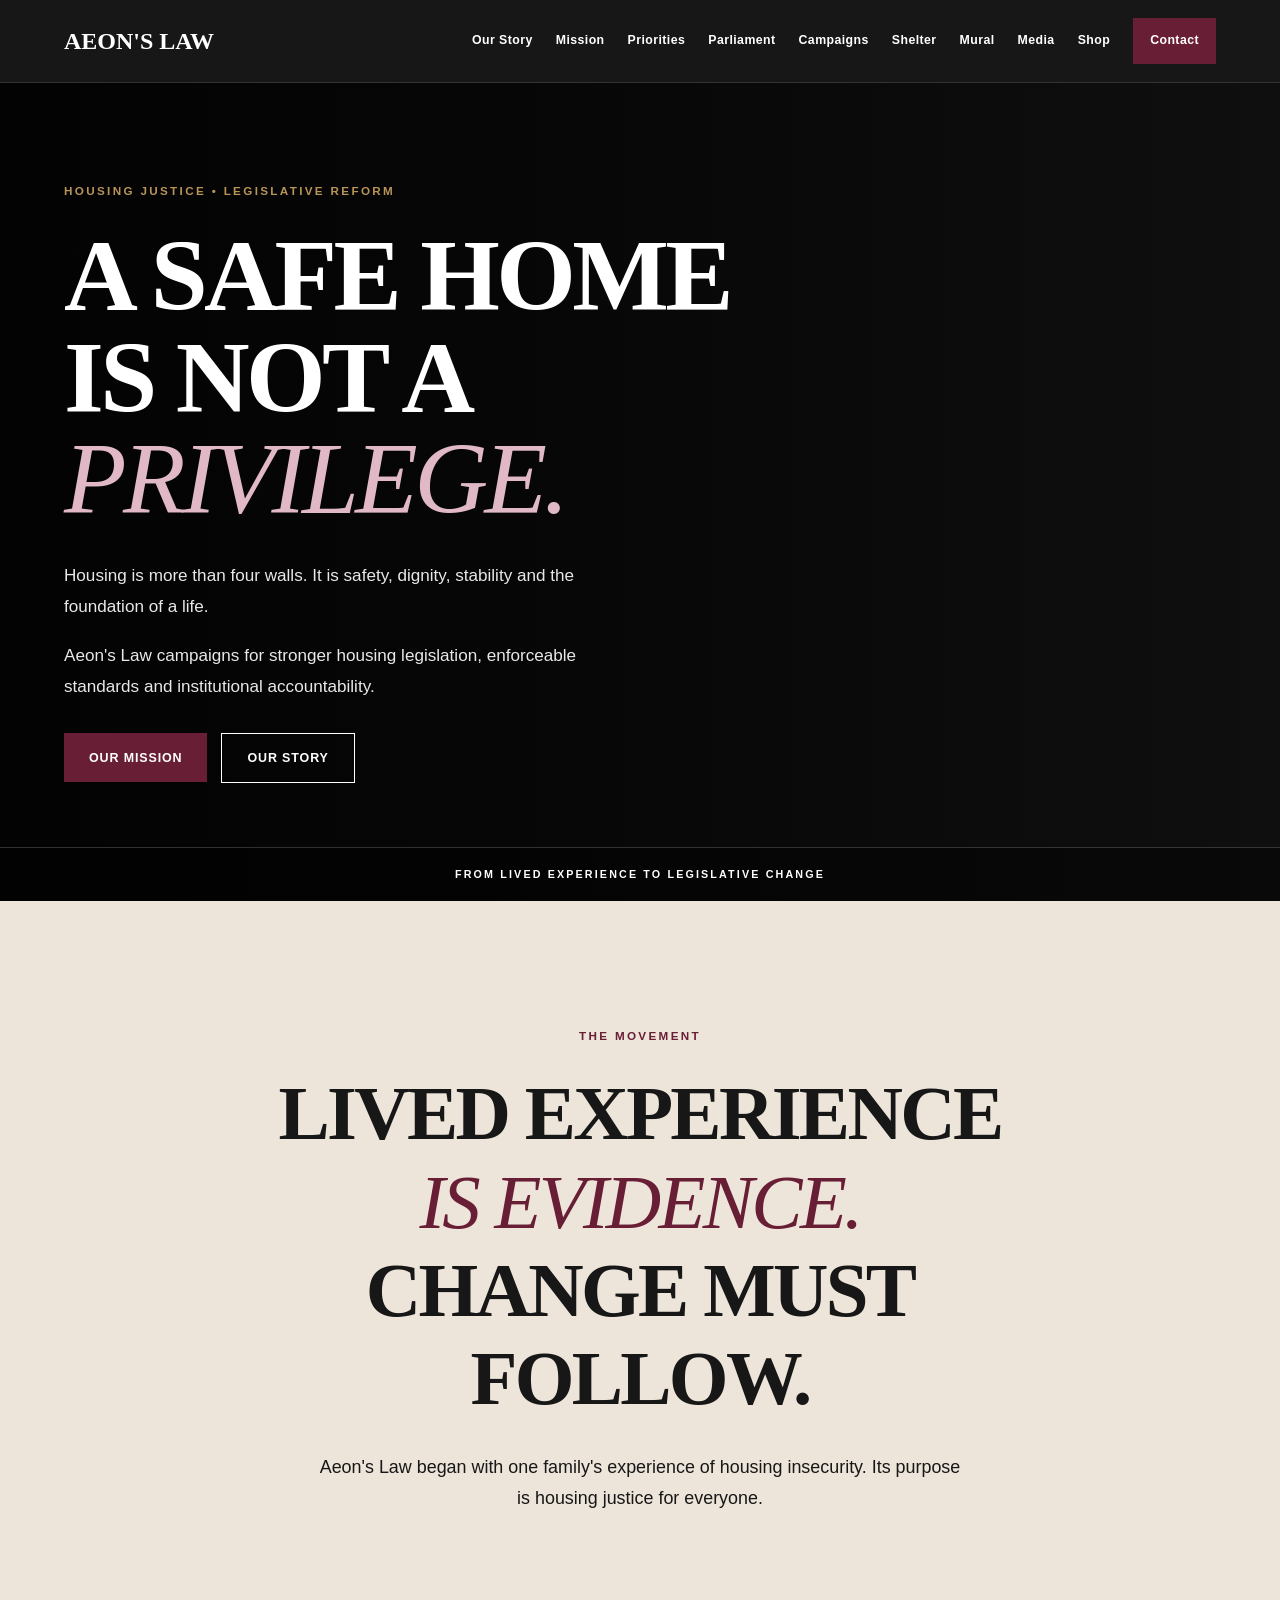
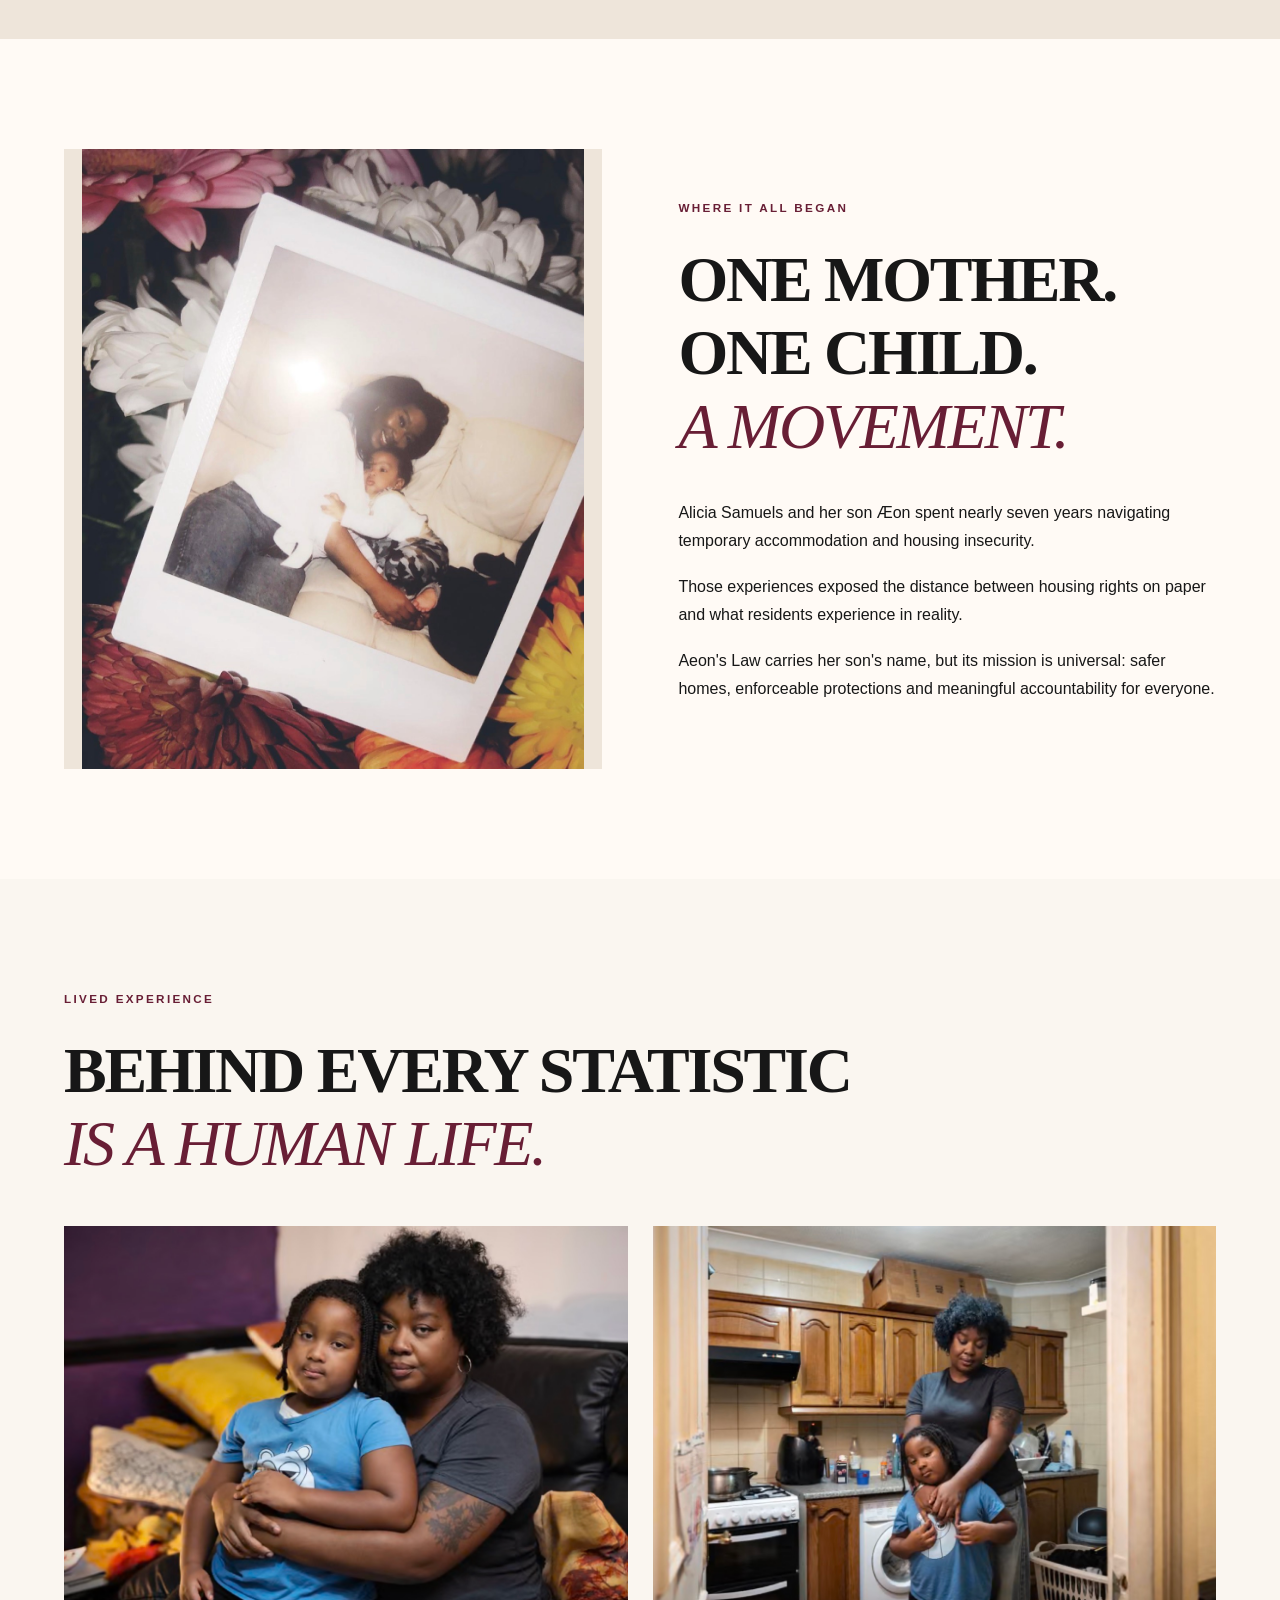
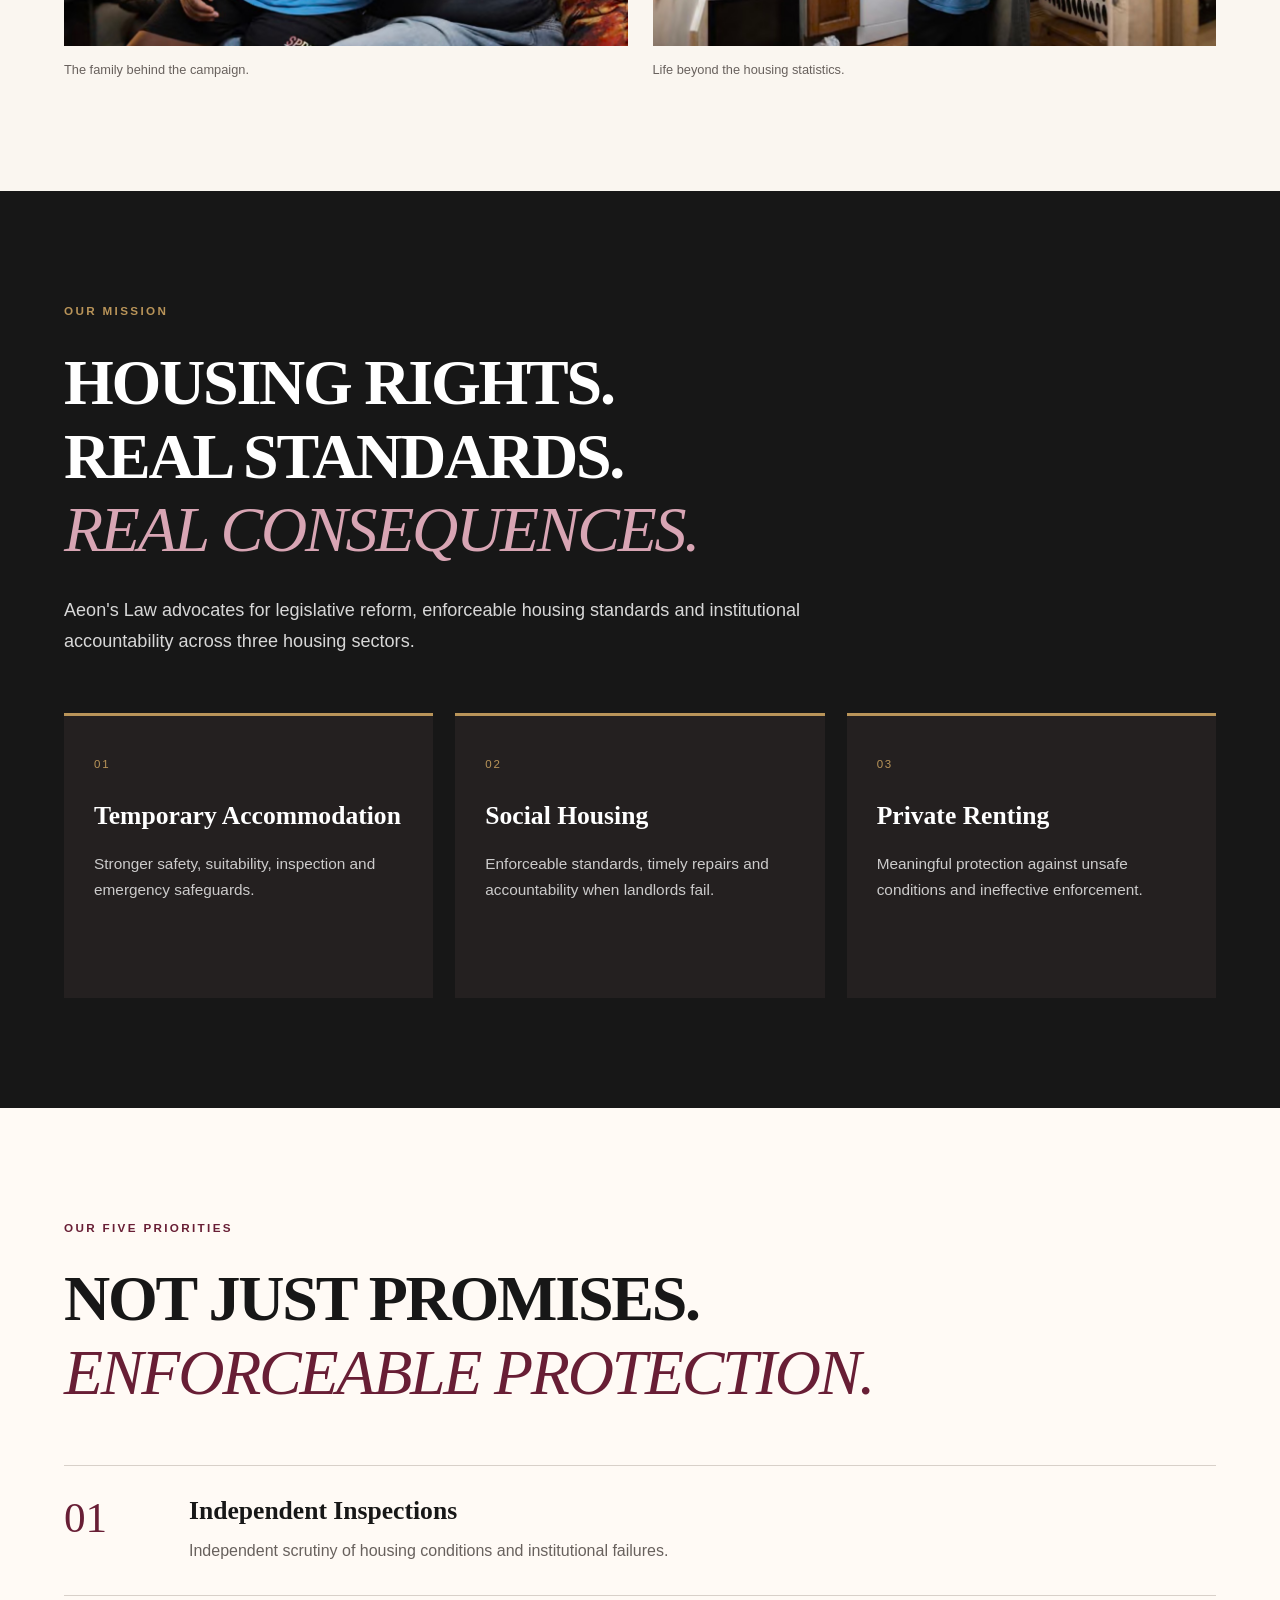
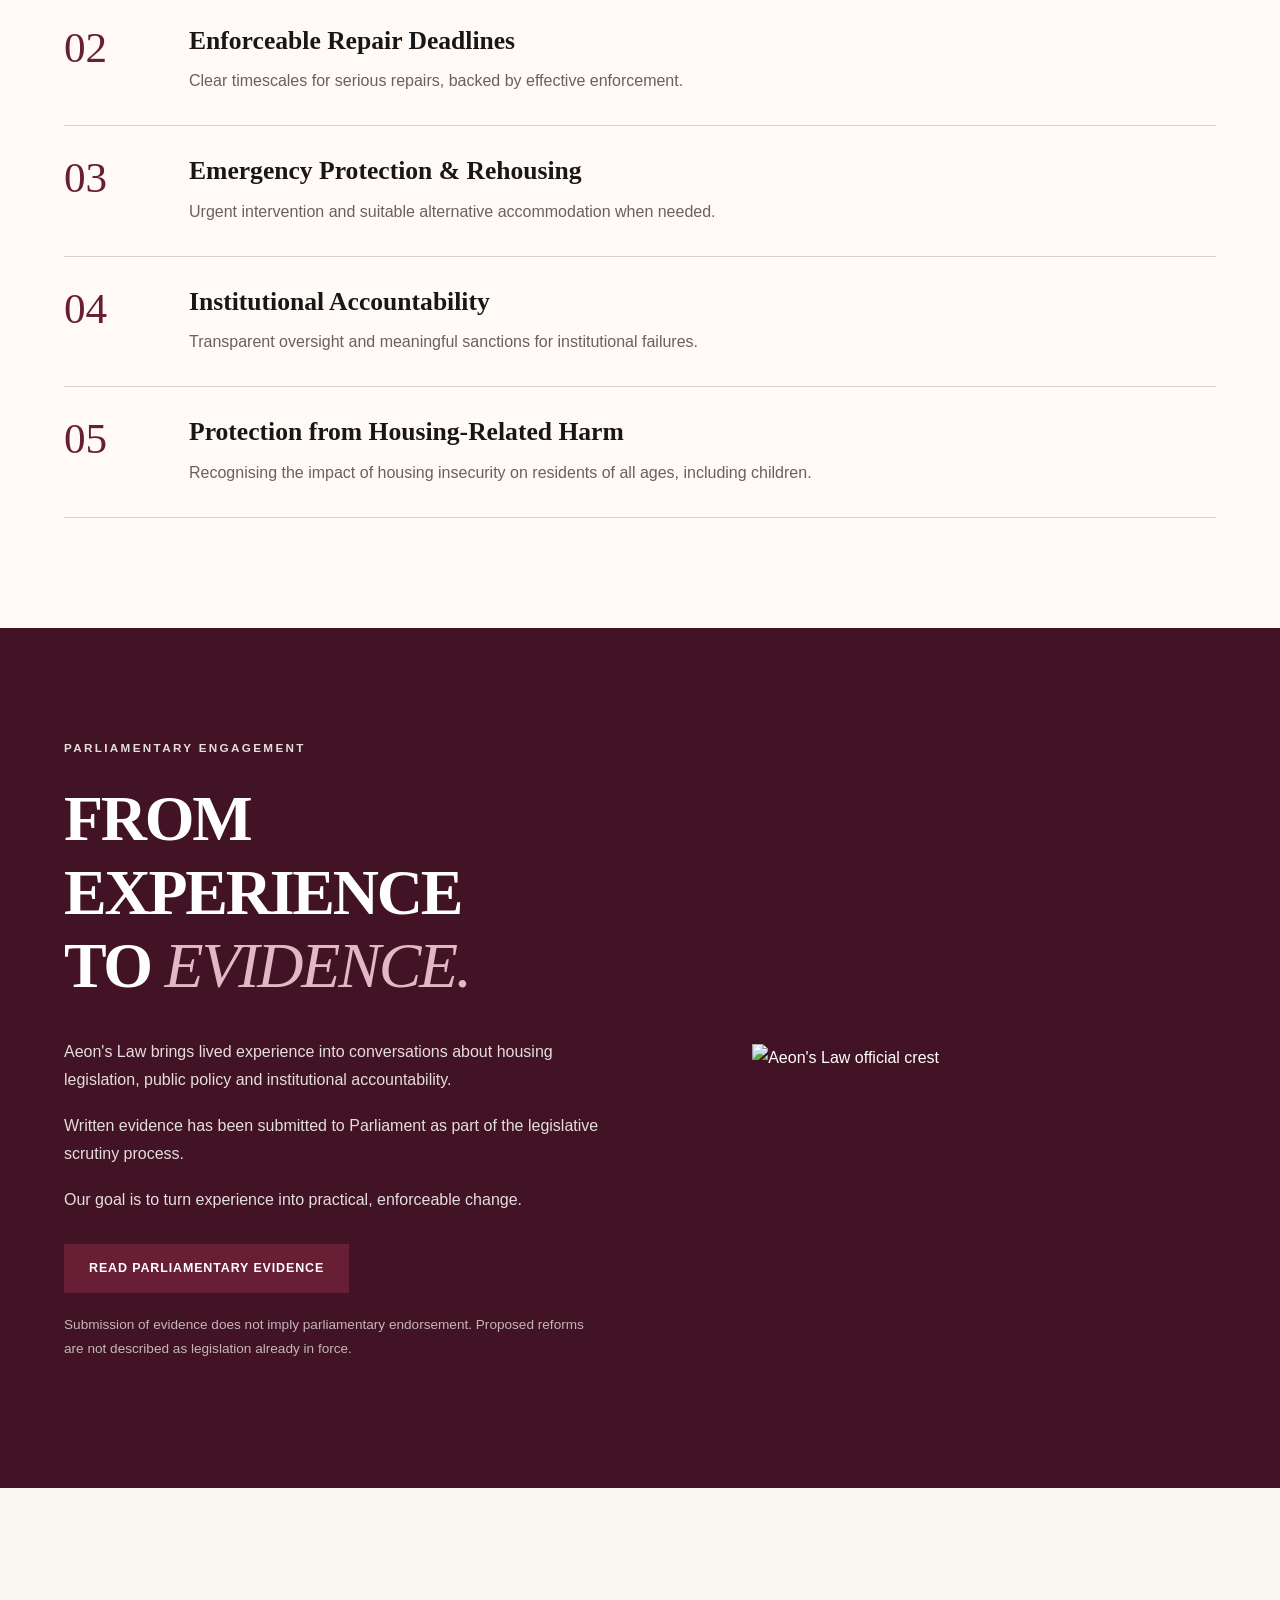
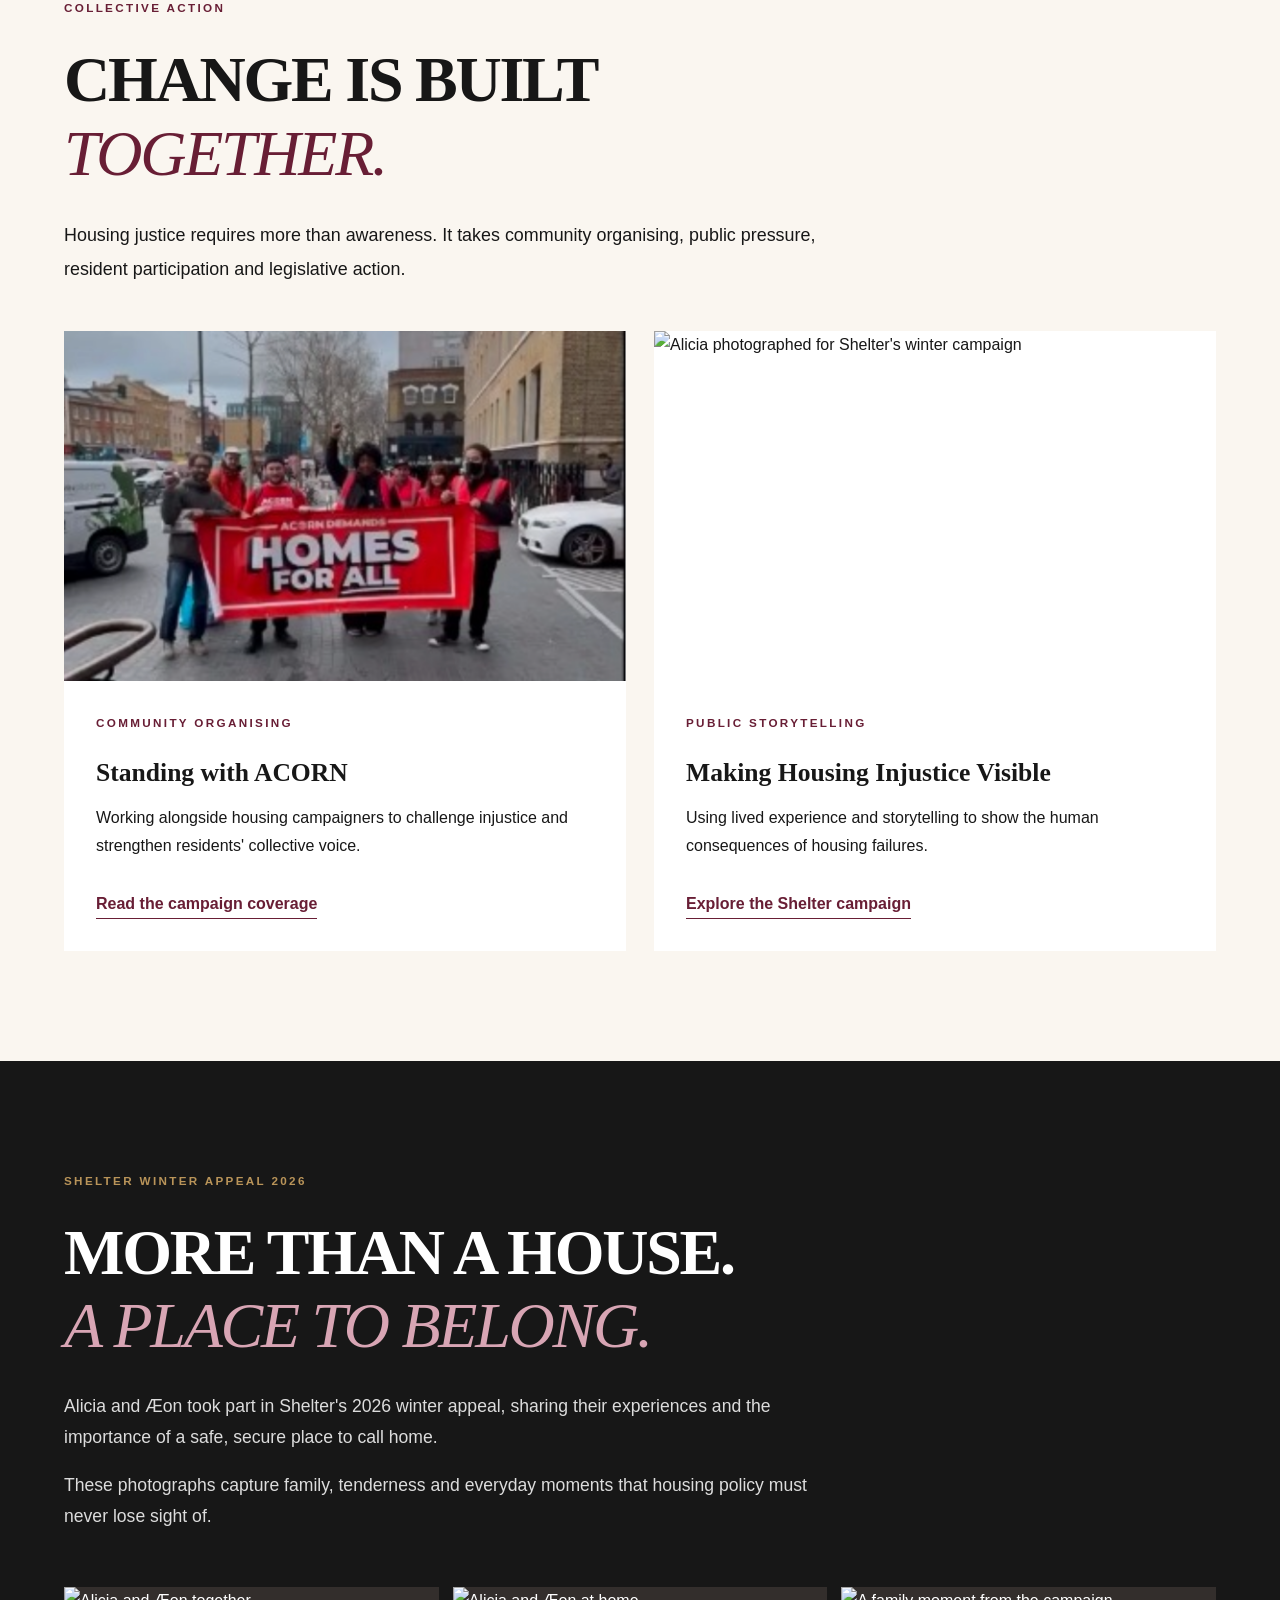
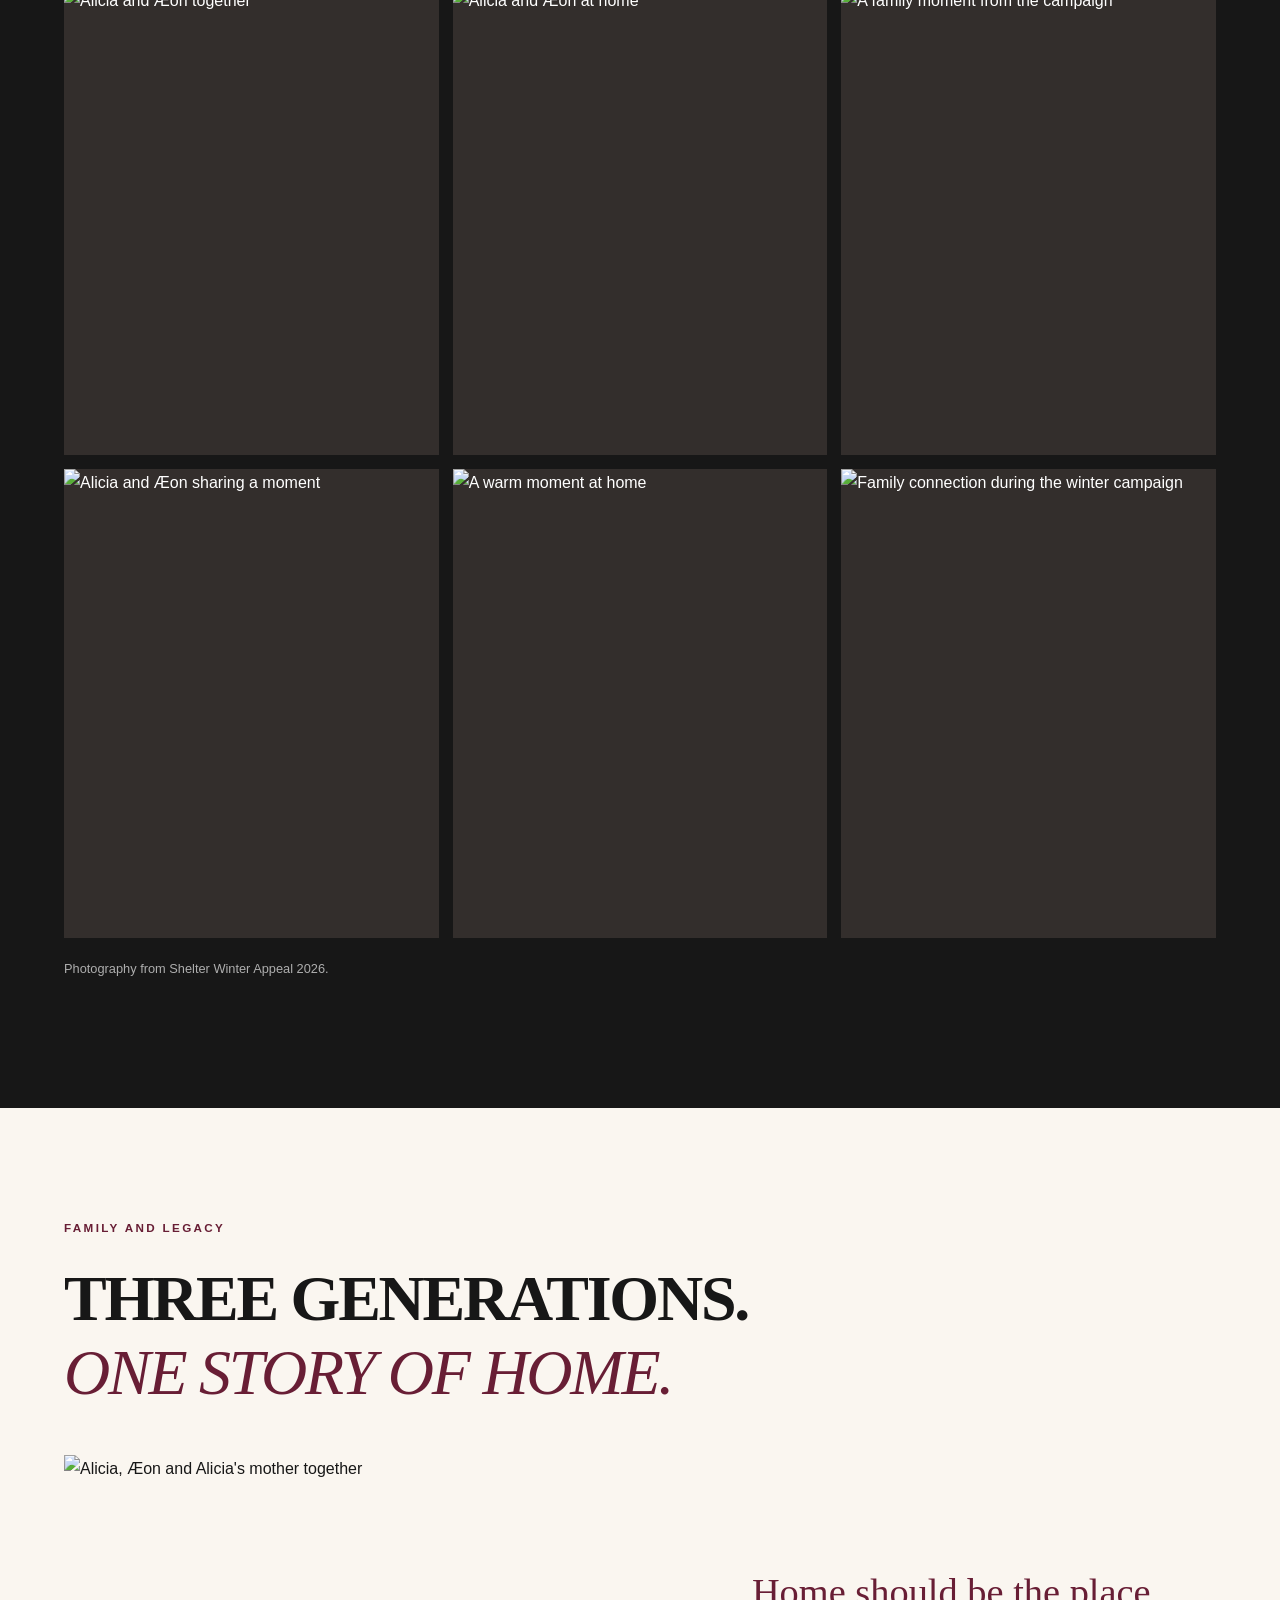
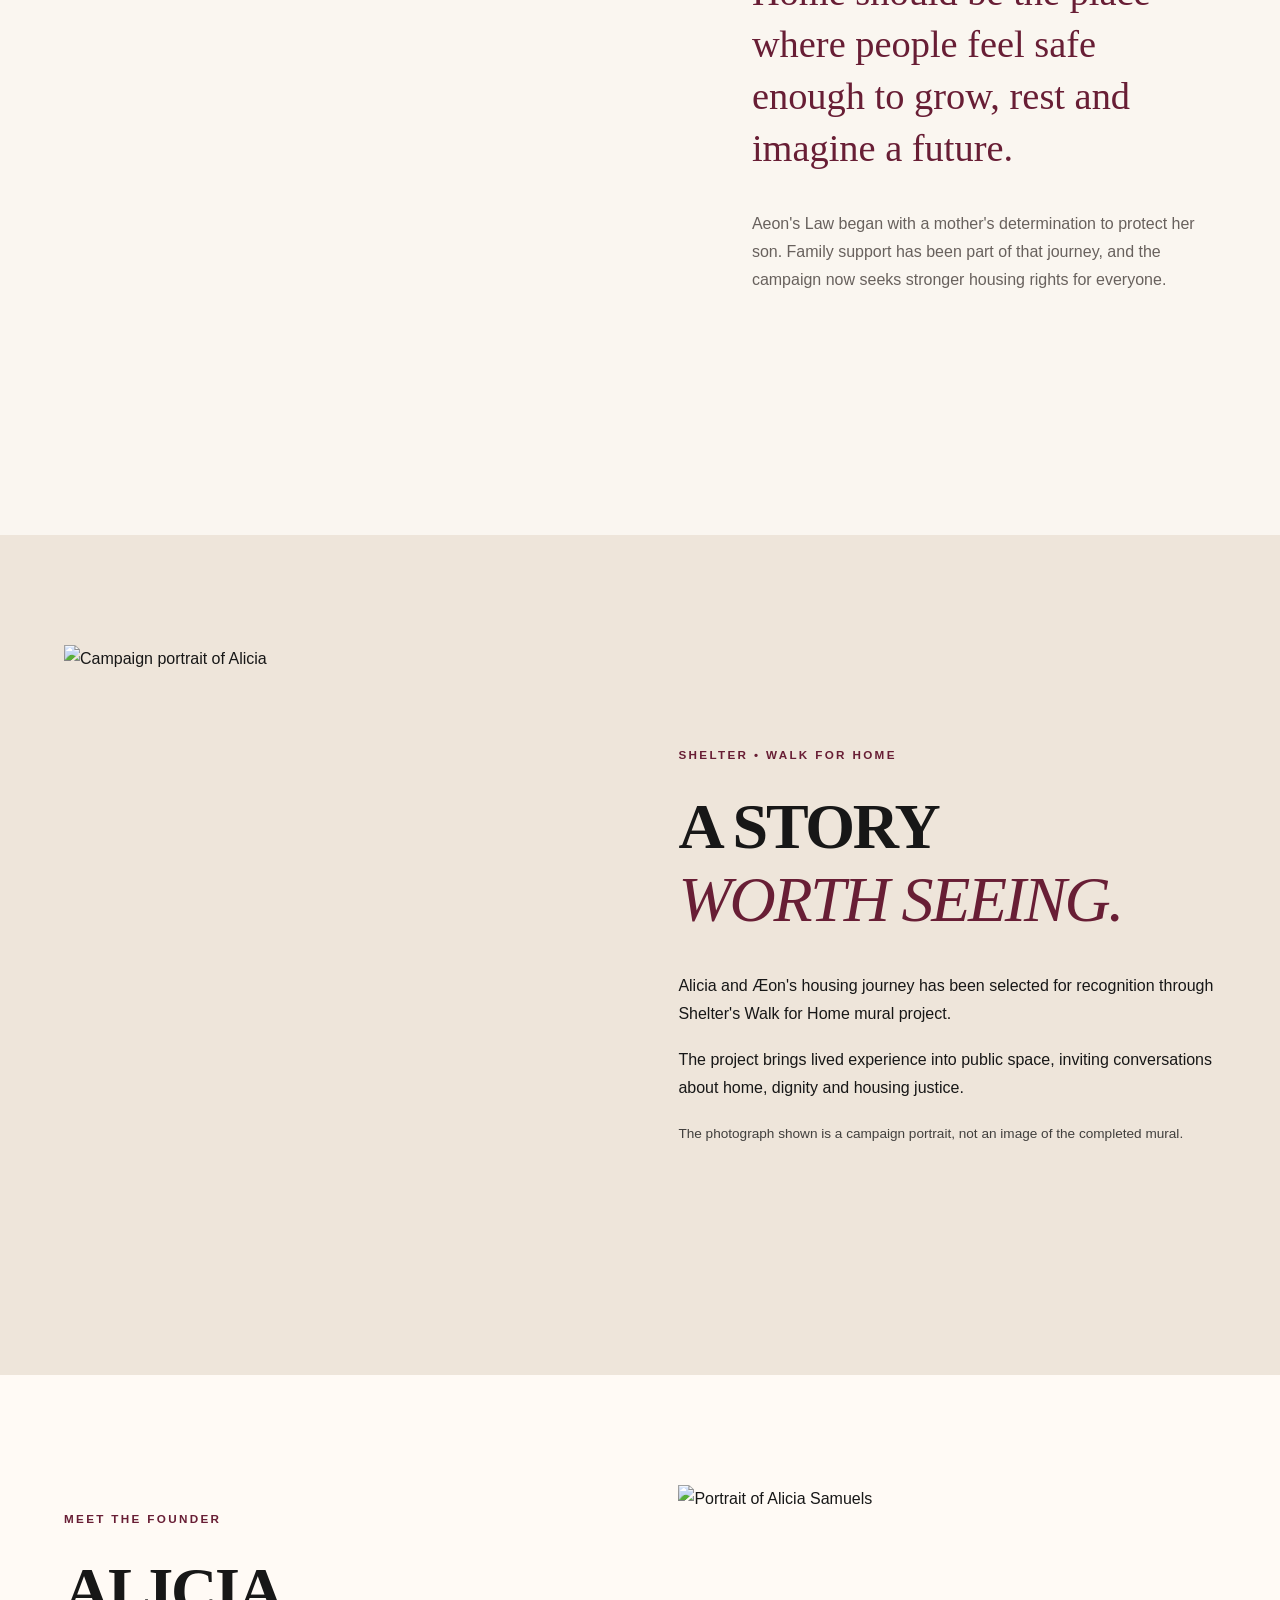
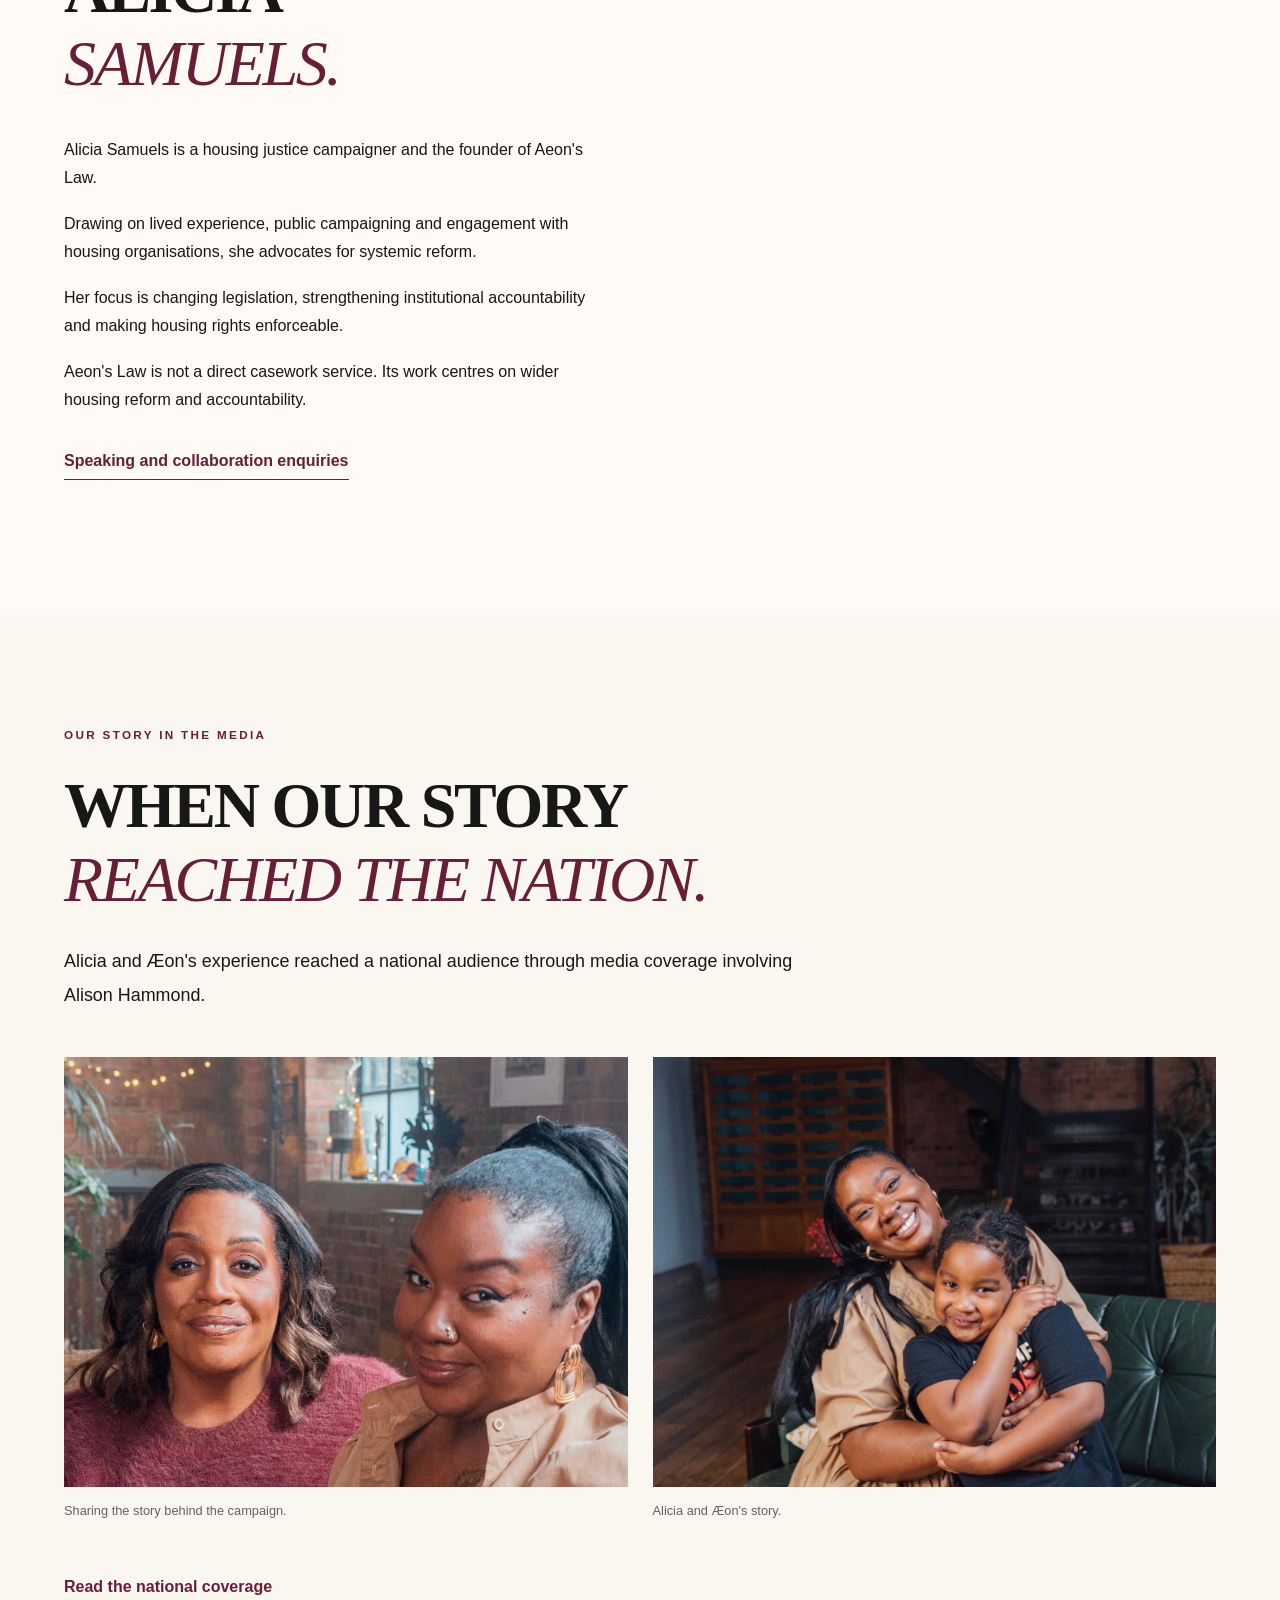
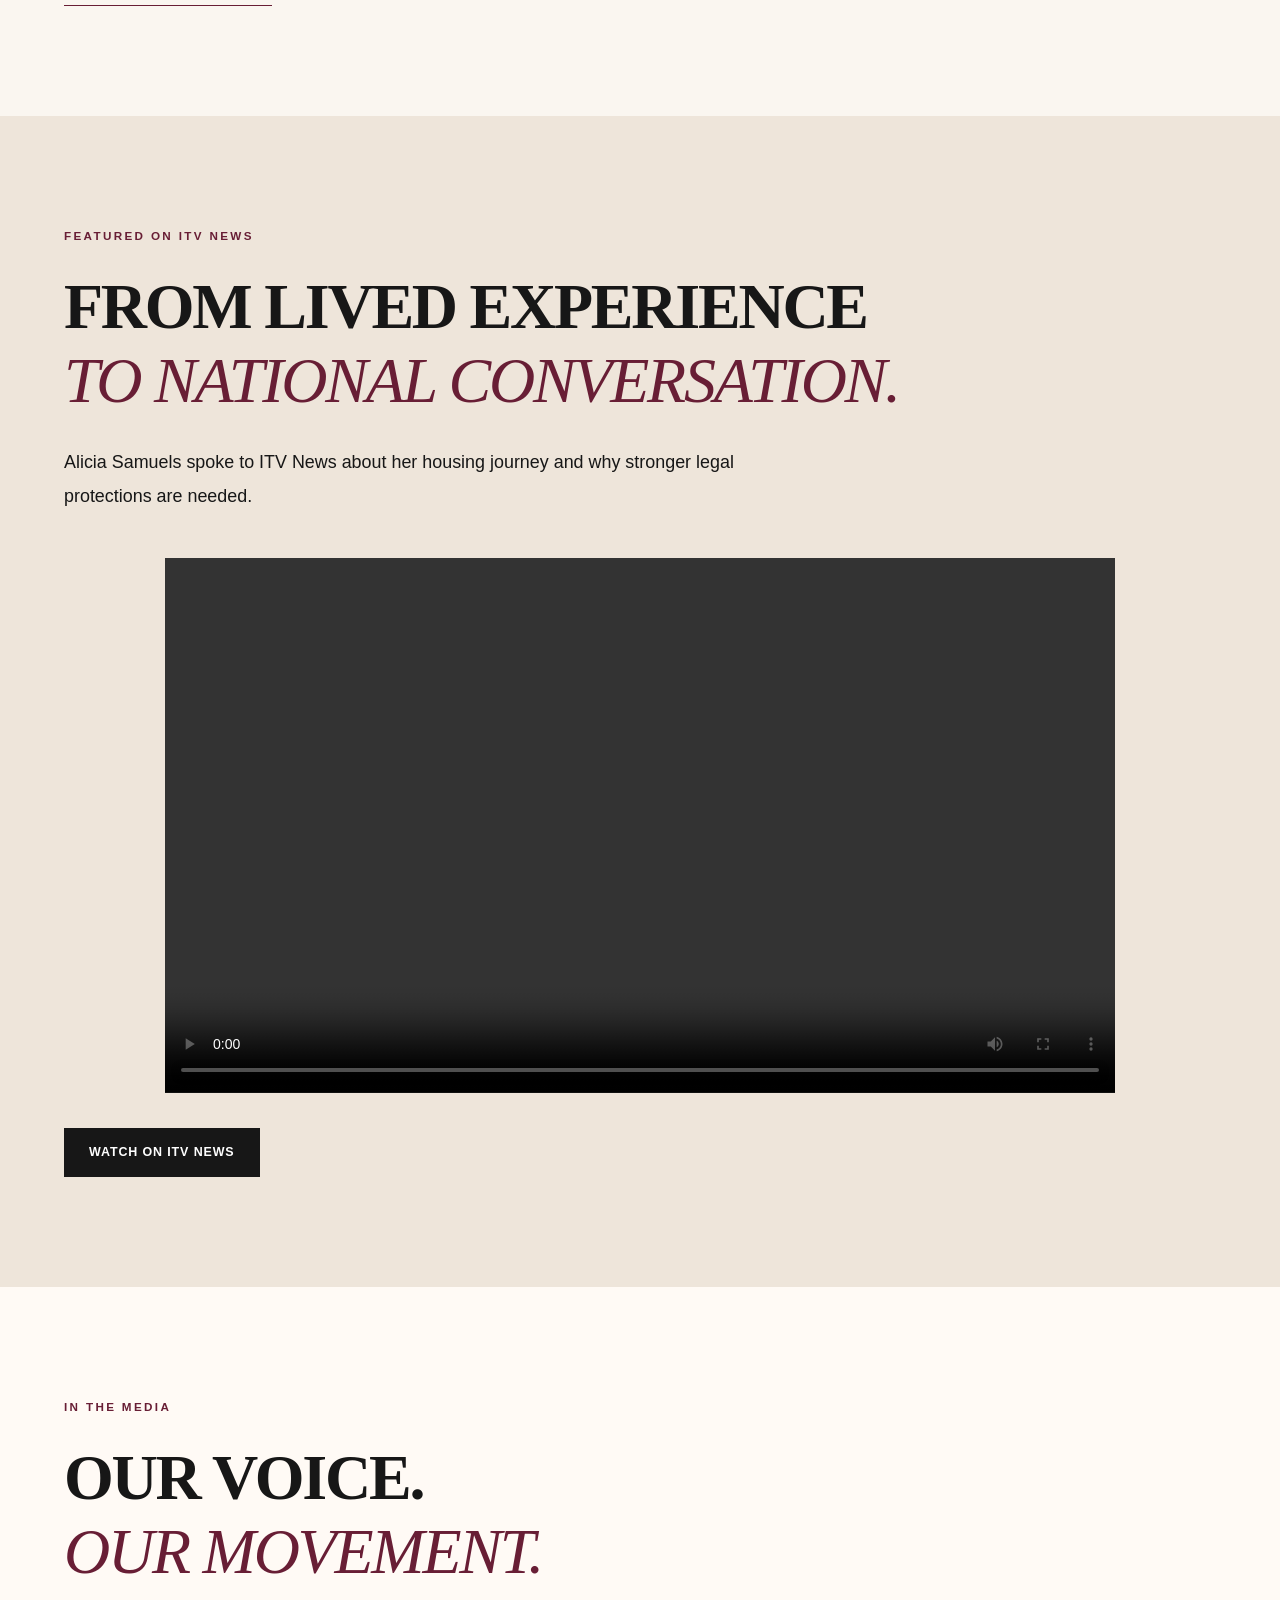
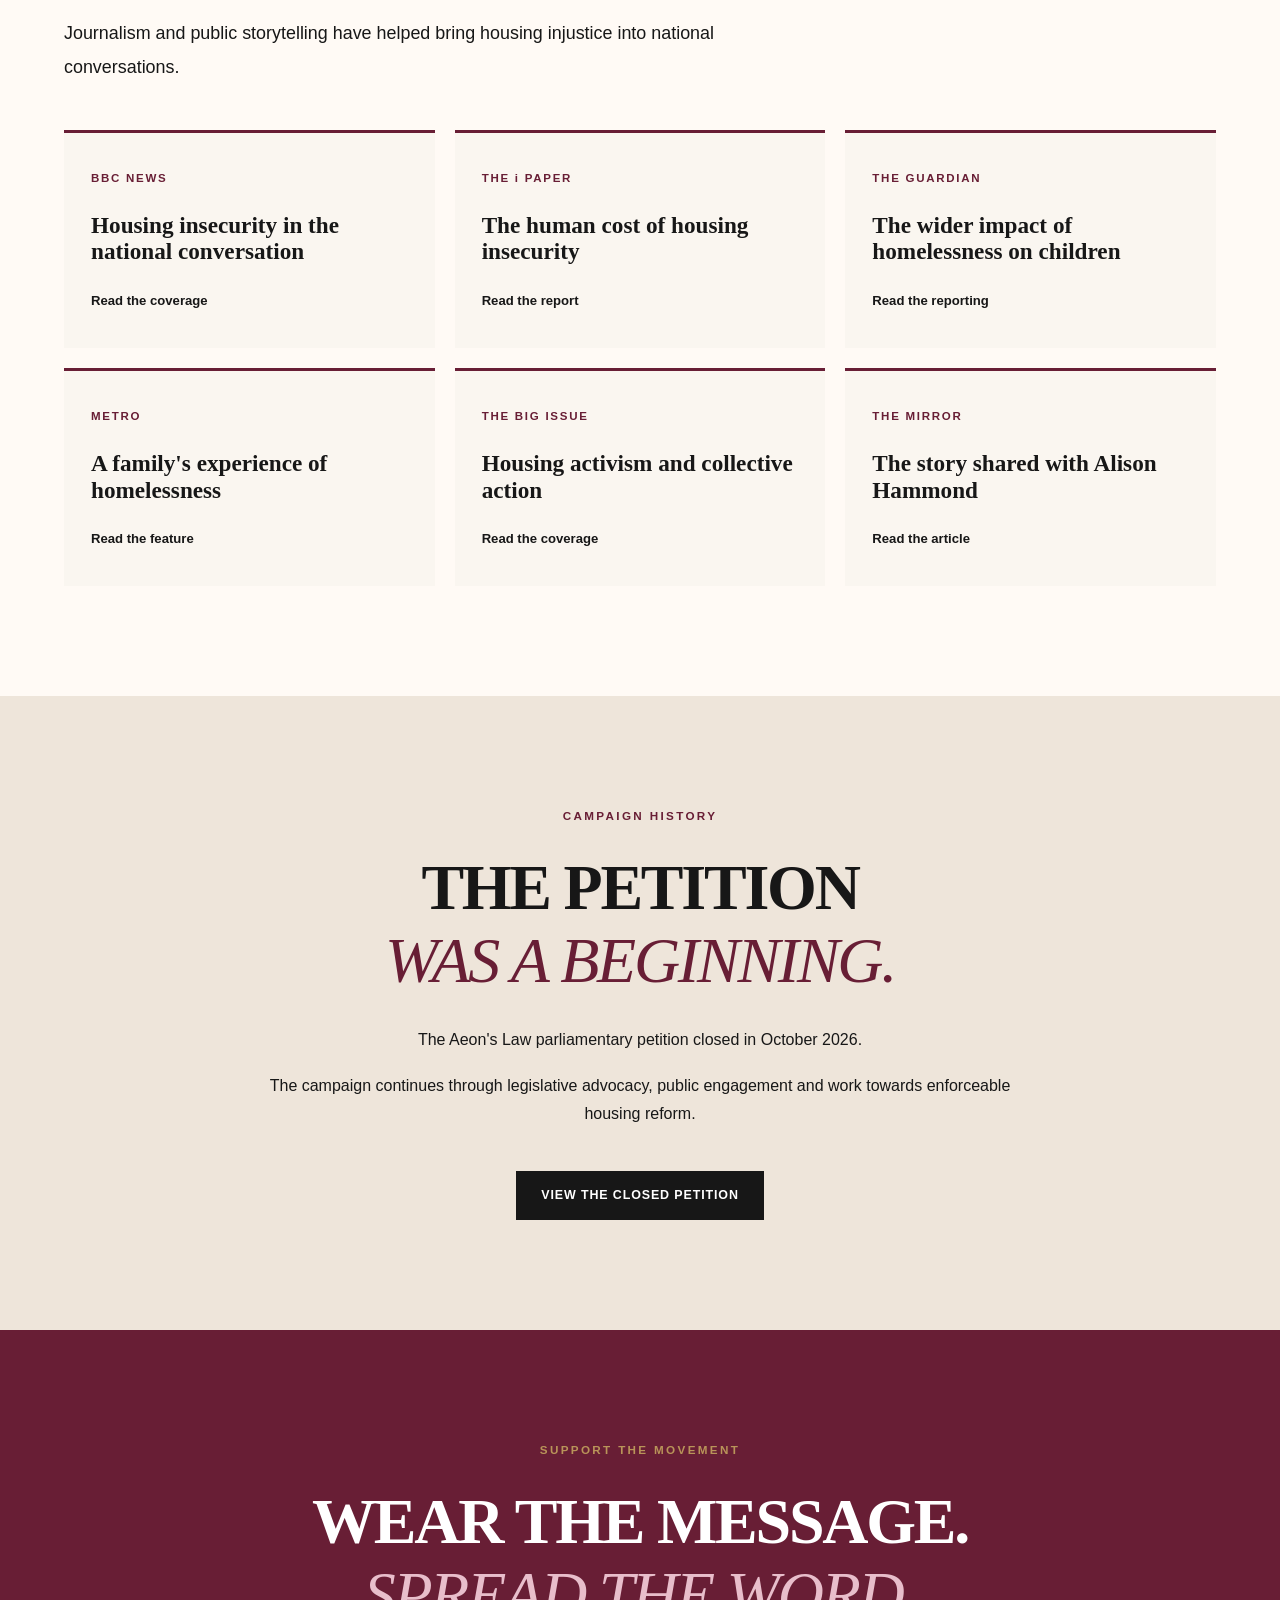
==== commit 5a81fdab: "Add files via upload" ====
--- a/index.html
+++ b/index.html
@@ -1,1064 +1,599 @@
+
 <!DOCTYPE html>
 <html lang="en-GB">
 <head>
-<meta charset="UTF-8">
-<meta name="viewport" content="width=device-width, initial-scale=1.0">
-
-<title>Aeon's Law | Housing Justice</title>
-
-<meta name="description"
-content="Aeon's Law campaigns for enforceable housing standards, legislative reform and institutional accountability across temporary accommodation, social housing and private renting.">
-
-<link rel="stylesheet" href="./style.css">
+  <meta charset="UTF-8">
+  <meta name="viewport" content="width=device-width, initial-scale=1.0">
+  <meta name="theme-color" content="#171717">
+
+  <title>Aeon's Law | Housing Justice & Legislative Reform</title>
+  <meta name="description" content="Aeon's Law campaigns for enforceable housing standards, legislative reform and institutional accountability across temporary accommodation, social housing and private renting.">
+  <link rel="canonical" href="https://aeonslaw.org/">
+  <link rel="stylesheet" href="./style.css">
 </head>
 
 <body>
+<a class="skip-link" href="#main">Skip to content</a>
 
 <header class="site-header">
-  <nav class="nav container">
+  <nav class="nav container" aria-label="Main navigation">
     <a class="nav-brand" href="#home">AEON'S LAW</a>
-
-    <button class="menu-toggle"
-      type="button"
-      aria-controls="nav-links"
-      aria-expanded="false">
-      Menu
-    </button>
-
+    <button class="menu-toggle" type="button"
+      aria-controls="nav-links" aria-expanded="false">Menu</button>
     <div class="nav-links" id="nav-links">
       <a href="#story">Our Story</a>
       <a href="#mission">Mission</a>
       <a href="#priorities">Priorities</a>
       <a href="#parliament">Parliament</a>
       <a href="#campaigns">Campaigns</a>
+      <a href="#winter">Shelter</a>
+      <a href="#mural">Mural</a>
       <a href="#media">Media</a>
       <a href="#shop">Shop</a>
-      <a href="#contact">Contact</a>
+      <a class="nav-contact" href="#contact">Contact</a>
     </div>
   </nav>
 </header>
 
-<main>
-
-<!-- HOMEPAGE -->
-
+<main id="main">
+
+<!-- HERO -->
 <section class="hero" id="home">
   <div class="hero-image"></div>
   <div class="hero-overlay"></div>
-
   <div class="hero-content container">
-    <p class="eyebrow">
-      HOUSING JUSTICE • LEGISLATIVE REFORM
-    </p>
-
-    <h1>
-      A SAFE HOME<br>
-      IS NOT A<br>
-      <em>PRIVILEGE.</em>
-    </h1>
-
+    <p class="eyebrow">HOUSING JUSTICE • LEGISLATIVE REFORM</p>
+    <h1>A SAFE HOME<br>IS NOT A<br><em>PRIVILEGE.</em></h1>
     <p class="hero-subtitle">
-      Housing is more than four walls.
-      It is safety, dignity, stability
-      and the foundation of a life.
-    </p>
-
+      Housing is more than four walls. It is safety, dignity,
+      stability and the foundation of a life.
+    </p>
     <p class="hero-subtitle">
-      Aeon's Law campaigns for stronger
-      housing legislation, enforceable
-      standards and institutional accountability.
-    </p>
-
+      Aeon's Law campaigns for stronger housing legislation,
+      enforceable standards and institutional accountability.
+    </p>
     <div class="button-row">
-      <a class="button button-primary"
-         href="#mission">Our Mission</a>
-
-      <a class="button button-outline"
-         href="#story">Our Story</a>
-    </div>
-  </div>
-
+      <a class="button button-primary" href="#mission">Our Mission</a>
+      <a class="button button-outline" href="#story">Our Story</a>
+    </div>
+  </div>
   <div class="hero-bottom">
     FROM LIVED EXPERIENCE TO LEGISLATIVE CHANGE
   </div>
 </section>
 
 <!-- MOVEMENT -->
-
 <section class="statement-section">
   <div class="container narrow">
     <p class="eyebrow dark">THE MOVEMENT</p>
-
-    <h2>
-      LIVED EXPERIENCE<br>
-      <em>IS EVIDENCE.</em><br>
-      CHANGE MUST FOLLOW.
-    </h2>
-
+    <h2>LIVED EXPERIENCE<br><em>IS EVIDENCE.</em><br>CHANGE MUST FOLLOW.</h2>
     <p>
-      Aeon's Law began with one family's
-      experience of housing insecurity.
+      Aeon's Law began with one family's experience of housing insecurity.
       Its purpose is housing justice for everyone.
     </p>
   </div>
 </section>
 
-<!-- OUR STORY -->
-
+<!-- STORY -->
 <section class="section" id="story">
   <div class="container split-section">
-
     <div class="image-column">
       <img src="./images/alicia-aeon.jpg"
-           alt="Alicia holding Æon as a baby"
-           loading="lazy">
-    </div>
-
+        alt="Alicia and her son Æon" loading="lazy">
+    </div>
     <div class="content-column">
       <p class="eyebrow dark">WHERE IT ALL BEGAN</p>
-
-      <h2>
-        ONE MOTHER.<br>
-        ONE CHILD.<br>
-        <em>A MOVEMENT.</em>
-      </h2>
-
-      <p>
-        Alicia Samuels and her son Æon spent
-        nearly seven years navigating temporary
-        accommodation and housing insecurity.
-      </p>
-
-      <p>
-        Those experiences exposed the distance
-        between housing rights on paper
-        and what residents experience in reality.
-      </p>
-
-      <p>
-        Aeon's Law carries her son's name,
-        but its mission is universal:
-        safer homes, enforceable protections
-        and meaningful accountability for everyone.
-      </p>
-    </div>
-
-  </div>
-</section>
-
-<!-- THE HOUSING JOURNEY -->
-
+      <h2>ONE MOTHER.<br>ONE CHILD.<br><em>A MOVEMENT.</em></h2>
+      <p>
+        Alicia Samuels and her son Æon spent nearly seven years
+        navigating temporary accommodation and housing insecurity.
+      </p>
+      <p>
+        Those experiences exposed the distance between housing rights
+        on paper and what residents experience in reality.
+      </p>
+      <p>
+        Aeon's Law carries her son's name, but its mission is universal:
+        safer homes, enforceable protections and meaningful accountability
+        for everyone.
+      </p>
+    </div>
+  </div>
+</section>
+
+<!-- HOUSING JOURNEY -->
 <section class="section family-section">
   <div class="container">
-
     <p class="eyebrow dark">LIVED EXPERIENCE</p>
-
-    <h2>
-      BEHIND EVERY STATISTIC<br>
-      <em>IS A HUMAN LIFE.</em>
-    </h2>
-
+    <h2>BEHIND EVERY STATISTIC<br><em>IS A HUMAN LIFE.</em></h2>
     <div class="journey-gallery">
-
       <figure class="journey-photo">
         <img src="./images/pigott.jpg"
-             alt="Alicia and Æon in their former accommodation"
-             loading="lazy">
-        <figcaption>
-          The family behind the campaign.
-        </figcaption>
-      </figure>
-
+          alt="Alicia and Æon during their housing journey" loading="lazy">
+        <figcaption>The family behind the campaign.</figcaption>
+      </figure>
       <figure class="journey-photo">
         <img src="./images/pigott2.jpg"
-             alt="Alicia and Æon in their former kitchen"
-             loading="lazy">
-        <figcaption>
-          Everyday life during their housing journey.
-        </figcaption>
-      </figure>
-
+          alt="Everyday life during the family's housing journey" loading="lazy">
+        <figcaption>Life beyond the housing statistics.</figcaption>
+      </figure>
     </div>
   </div>
 </section>
 
 <!-- MISSION -->
-
 <section class="section mission-section" id="mission">
   <div class="container">
-
     <p class="eyebrow">OUR MISSION</p>
-
-    <h2>
-      HOUSING RIGHTS.<br>
-      REAL STANDARDS.<br>
-      <em>REAL CONSEQUENCES.</em>
-    </h2>
-
+    <h2>HOUSING RIGHTS.<br>REAL STANDARDS.<br><em>REAL CONSEQUENCES.</em></h2>
     <p class="mission-intro">
-      Aeon's Law advocates for legislative reform,
-      enforceable housing standards and
-      institutional accountability across
-      three housing sectors.
-    </p>
-
+      Aeon's Law advocates for legislative reform, enforceable housing
+      standards and institutional accountability across three housing sectors.
+    </p>
     <div class="three-grid">
-
       <article class="mission-card">
         <span>01</span>
         <h3>Temporary Accommodation</h3>
-        <p>
-          Stronger safety, suitability,
-          inspection and emergency safeguards.
-        </p>
-      </article>
-
+        <p>Stronger safety, suitability, inspection and emergency safeguards.</p>
+      </article>
       <article class="mission-card">
         <span>02</span>
         <h3>Social Housing</h3>
-        <p>
-          Enforceable standards, timely repairs
-          and accountability when landlords fail.
-        </p>
-      </article>
-
+        <p>Enforceable standards, timely repairs and accountability when landlords fail.</p>
+      </article>
       <article class="mission-card">
         <span>03</span>
         <h3>Private Renting</h3>
-        <p>
-          Meaningful protection against unsafe
-          conditions and ineffective enforcement.
-        </p>
-      </article>
-
-    </div>
-  </div>
-</section>
-
-<!-- FIVE PRIORITIES -->
-
+        <p>Meaningful protection against unsafe conditions and ineffective enforcement.</p>
+      </article>
+    </div>
+  </div>
+</section>
+
+<!-- PRIORITIES -->
 <section class="section priorities-section" id="priorities">
   <div class="container">
-
     <p class="eyebrow dark">OUR FIVE PRIORITIES</p>
-
-    <h2>
-      NOT JUST PROMISES.<br>
-      <em>ENFORCEABLE PROTECTION.</em>
-    </h2>
-
+    <h2>NOT JUST PROMISES.<br><em>ENFORCEABLE PROTECTION.</em></h2>
     <div class="priority-list">
-
       <article class="priority">
         <span>01</span>
         <div>
           <h3>Independent Inspections</h3>
-          <p>
-            Independent scrutiny of housing
-            conditions and institutional failures.
-          </p>
+          <p>Independent scrutiny of housing conditions and institutional failures.</p>
         </div>
       </article>
-
       <article class="priority">
         <span>02</span>
         <div>
           <h3>Enforceable Repair Deadlines</h3>
-          <p>
-            Clear timescales for serious repairs,
-            backed by effective enforcement.
-          </p>
+          <p>Clear timescales for serious repairs, backed by effective enforcement.</p>
         </div>
       </article>
-
       <article class="priority">
         <span>03</span>
         <div>
           <h3>Emergency Protection & Rehousing</h3>
-          <p>
-            Urgent intervention and suitable
-            alternative accommodation when needed.
-          </p>
+          <p>Urgent intervention and suitable alternative accommodation when needed.</p>
         </div>
       </article>
-
       <article class="priority">
         <span>04</span>
         <div>
           <h3>Institutional Accountability</h3>
-          <p>
-            Transparent oversight and meaningful
-            sanctions for institutional failures.
-          </p>
+          <p>Transparent oversight and meaningful sanctions for institutional failures.</p>
         </div>
       </article>
-
       <article class="priority">
         <span>05</span>
         <div>
           <h3>Protection from Housing-Related Harm</h3>
-          <p>
-            Recognising the impact of housing
-            insecurity on residents of all ages,
-            including children.
-          </p>
+          <p>Recognising the impact of housing insecurity on residents of all ages, including children.</p>
         </div>
       </article>
-
     </div>
   </div>
 </section>
 
 <!-- PARLIAMENT -->
-
 <section class="section parliament-section" id="parliament">
   <div class="container split-section">
-
     <div class="content-column">
       <p class="eyebrow">PARLIAMENTARY ENGAGEMENT</p>
-
-      <h2>
-        FROM EXPERIENCE<br>
-        TO <em>EVIDENCE.</em>
-      </h2>
-
-      <p>
-        Aeon's Law is bringing lived experience
-        into conversations about housing legislation,
-        public policy and institutional accountability.
-      </p>
-
-      <p>
-        Written evidence has been submitted to
-        Parliament, contributing to discussions
-        about stronger housing protections.
-      </p>
-
-      <p>
-        Our goal is to turn experience into
-        practical, enforceable change.
-      </p>
-
+      <h2>FROM EXPERIENCE<br>TO <em>EVIDENCE.</em></h2>
+      <p>
+        Aeon's Law brings lived experience into conversations about
+        housing legislation, public policy and institutional accountability.
+      </p>
+      <p>
+        Written evidence has been submitted to Parliament as part
+        of the legislative scrutiny process.
+      </p>
+      <p>Our goal is to turn experience into practical, enforceable change.</p>
       <div class="button-row">
-        <a
-          class="button button-primary"
+        <a class="button button-primary"
           href="https://committees.parliament.uk/writtenevidence/162303/html/"
-          target="_blank"
-          rel="noopener noreferrer"
-        >
+          target="_blank" rel="noopener noreferrer">
           Read Parliamentary Evidence
         </a>
       </div>
-
       <p class="small-note">
-        Aeon's Law advocates for legislative reform.
-        Its proposals are not presented as laws
-        already in force.
-      </p>
-    </div>
-
+        Submission of evidence does not imply parliamentary endorsement.
+        Proposed reforms are not described as legislation already in force.
+      </p>
+    </div>
     <div class="parliament-visual">
-      <img
-  src="/Users/aliciasamuels/Desktop/Tech Portfolio/housing-campaign/images/    aeons-law-logo-transparent.PNG"
-  alt="Aeon's Law official black and gold crest"
-  loading="lazy"
-
-      >
-    </div>
-
-  </div>
-</section>
-
-
-<!-- COMMUNITY CAMPAIGNING -->
-
+      <img src="./images/aeons-law-logo-transparent.PNG"
+        alt="Aeon's Law official crest" loading="lazy">
+    </div>
+  </div>
+</section>
+
+<!-- CAMPAIGNING -->
 <section class="section campaign-section" id="campaigns">
   <div class="container">
-
     <p class="eyebrow dark">COLLECTIVE ACTION</p>
-
-    <h2>
-      CHANGE IS BUILT<br>
-      <em>TOGETHER.</em>
-    </h2>
-
+    <h2>CHANGE IS BUILT<br><em>TOGETHER.</em></h2>
     <p class="section-intro">
-      Housing justice requires more than awareness.
-      It takes community organising, public pressure,
-      resident participation and legislative action.
-    </p>
-
+      Housing justice requires more than awareness. It takes community
+      organising, public pressure, resident participation and legislative action.
+    </p>
     <div class="campaign-grid">
-
       <article class="campaign-card">
-        <img
-          src="./images/acorn.png"
-          alt="Housing campaigners taking collective action"
-          loading="lazy"
-        >
-
+        <img src="./images/acorn.png"
+          alt="Housing campaigners taking collective action" loading="lazy">
         <div>
           <p class="eyebrow dark">COMMUNITY ORGANISING</p>
-
           <h3>Standing with ACORN</h3>
-
           <p>
-            Working alongside housing campaigners
-            to challenge injustice and strengthen
-            the collective voice of residents.
+            Working alongside housing campaigners to challenge injustice
+            and strengthen residents' collective voice.
           </p>
-
-          <a
-            href="https://www.bigissue.com/news/activism/acorn-day-of-action-alicia-samuels/"
-            target="_blank"
-            rel="noopener noreferrer"
-          >
-            Read the campaign coverage
-          </a>
+          <a href="https://www.bigissue.com/news/activism/acorn-day-of-action-alicia-samuels/"
+            target="_blank" rel="noopener noreferrer">Read the campaign coverage</a>
         </div>
       </article>
-
       <article class="campaign-card">
-        <img
-          src="./images/SHELTER_WINTER_CAMPAIGN_2026_70.JPG"
-          alt="Alicia photographed outdoors"
-          loading="lazy"
-        >
-
+        <img src="./images/SHELTER_WINTER_CAMPAIGN_2026_70.jpeg"
+          alt="Alicia photographed for Shelter's winter campaign" loading="lazy">
         <div>
           <p class="eyebrow dark">PUBLIC STORYTELLING</p>
-
           <h3>Making Housing Injustice Visible</h3>
-
           <p>
-            Using storytelling and lived experience
-            to help people understand the human
-            consequences of housing failures.
+            Using lived experience and storytelling to show
+            the human consequences of housing failures.
           </p>
-
-          <a href="#winter">
-            Explore the Shelter campaign
-          </a>
+          <a href="#winter">Explore the Shelter campaign</a>
         </div>
       </article>
-
-    </div>
-  </div>
-</section>
-
-
-<!-- SHELTER WINTER CAMPAIGN -->
-
+    </div>
+  </div>
+</section>
+
+<!-- SHELTER WINTER APPEAL -->
 <section class="section winter-section" id="winter">
   <div class="container">
-
-    <p class="eyebrow">SHELTER WINTER CAMPAIGN 2026</p>
-
-    <h2>
-      MORE THAN A HOUSE.<br>
-      <em>A PLACE TO BELONG.</em>
-    </h2>
-
+    <p class="eyebrow">SHELTER WINTER APPEAL 2026</p>
+    <h2>MORE THAN A HOUSE.<br><em>A PLACE TO BELONG.</em></h2>
     <p class="winter-intro">
-      Through Shelter's winter campaign,
-      Alicia and Æon shared moments of family
-      life, connection and what home means
-      beyond four walls.
-    </p>
-
+      Alicia and Æon took part in Shelter's 2026 winter appeal,
+      sharing their experiences and the importance of a safe,
+      secure place to call home.
+    </p>
     <p class="winter-intro">
-      These photographs capture tenderness,
-      personality and the everyday experiences
+      These photographs capture family, tenderness and everyday moments
       that housing policy must never lose sight of.
     </p>
-
     <div class="winter-gallery">
-
-      <figure class="winter-photo portrait">
-        <img
-          src="./images/SHELTER_WINTER_CAMPAIGN_2026_4.JPG"
-          alt="Alicia and Æon spending time together"
-          loading="lazy"
-        >
-      </figure>
-
-      <figure class="winter-photo portrait">
-        <img
-          src="./images/SHELTER_WINTER_CAMPAIGN_2026_18.JPG"
-          alt="Æon enjoying a playful moment"
-          loading="lazy"
-        >
-      </figure>
-
-      <figure class="winter-photo landscape">
-        <img
-          src="./images/SHELTER_WINTER_CAMPAIGN_2026_46.JPG"
-          alt="Alicia and Æon sharing a moment"
-          loading="lazy"
-        >
-      </figure>
-
-      <figure class="winter-photo landscape">
-        <img
-          src="./images/SHELTER_WINTER_CAMPAIGN_2026_59.JPG"
-          alt="Portrait of Alicia during the Shelter campaign"
-          loading="lazy"
-        >
-      </figure>
-
-      <figure class="winter-photo portrait">
-        <img
-          src="./images/SHELTER_WINTER_CAMPAIGN_2026_68.JPG"
-          alt="Alicia standing in a doorway"
-          loading="lazy"
-        >
-      </figure>
-
-      <figure class="winter-photo landscape">
-        <img
-          src="./images/SHELTER_WINTER_CAMPAIGN_2026_81.JPG"
-          alt="Details of home life during the Shelter campaign"
-          loading="lazy"
-        >
-      </figure>
-
-    </div>
-
-    <p class="photo-credit">
-      Shelter Winter Campaign 2026.
-    </p>
-
-  </div>
-</section>
-
-
-<!-- FAMILY AND LEGACY -->
-
+      <figure class="winter-photo">
+        <img src="./images/SHELTER_WINTER_CAMPAIGN_2026_11.jpeg"
+          alt="Alicia and Æon together" loading="lazy">
+      </figure>
+      <figure class="winter-photo">
+        <img src="./images/SHELTER_WINTER_CAMPAIGN_2026_4.jpeg"
+          alt="Alicia and Æon at home" loading="lazy">
+      </figure>
+      <figure class="winter-photo">
+        <img src="./images/SHELTER_WINTER_CAMPAIGN_2026_18.jpeg"
+          alt="A family moment from the campaign" loading="lazy">
+      </figure>
+      <figure class="winter-photo">
+        <img src="./images/SHELTER_WINTER_CAMPAIGN_2026_21.jpeg"
+          alt="Alicia and Æon sharing a moment" loading="lazy">
+      </figure>
+      <figure class="winter-photo">
+        <img src="./images/SHELTER_WINTER_CAMPAIGN_2026_44.jpeg"
+          alt="A warm moment at home" loading="lazy">
+      </figure>
+      <figure class="winter-photo">
+        <img src="./images/SHELTER_WINTER_CAMPAIGN_2026_46.jpeg"
+          alt="Family connection during the winter campaign" loading="lazy">
+      </figure>
+    </div>
+    <p class="photo-credit">Photography from Shelter Winter Appeal 2026.</p>
+  </div>
+</section>
+
+<!-- FAMILY -->
 <section class="section family-section" id="family">
   <div class="container">
-
     <p class="eyebrow dark">FAMILY AND LEGACY</p>
-
-    <h2>
-      THREE GENERATIONS.<br>
-      <em>ONE STORY OF HOME.</em>
-    </h2>
-
+    <h2>THREE GENERATIONS.<br><em>ONE STORY OF HOME.</em></h2>
     <div class="family-grid">
-
-      <img
-        src="./images/SHELTER_WINTER_CAMPAIGN_2026_96.JPG"
-        alt="Alicia, Æon and Alicia's mother together"
-        loading="lazy"
-      >
-
+      <img src="./images/SHELTER_WINTER_CAMPAIGN_2026_96.jpeg"
+        alt="Alicia, Æon and Alicia's mother together" loading="lazy">
       <div class="family-quote">
-
         <blockquote>
-          Home should be the place where
-          people feel safe enough to grow,
-          rest and imagine a future.
+          Home should be the place where people feel safe enough
+          to grow, rest and imagine a future.
         </blockquote>
-
         <p>
-          Aeon's Law began with a mother's
-          determination to protect her son.
-          Today, the campaign seeks stronger
-          housing rights for everyone.
+          Aeon's Law began with a mother's determination to protect
+          her son. Family support has been part of that journey,
+          and the campaign now seeks stronger housing rights for everyone.
         </p>
-
       </div>
-
-    </div>
-  </div>
-</section>
-
-
-<!-- SHELTER MURAL PROJECT -->
-
+    </div>
+  </div>
+</section>
+
+<!-- SHELTER MURAL -->
 <section class="section mural-section" id="mural">
   <div class="container split-section">
-
     <div class="image-column">
-      <img
-        src="./images/SHELTER_WINTER_CAMPAIGN_2026_74.JPG"
-        alt="Portrait of Alicia"
-        loading="lazy"
-      >
-    </div>
-
+      <img src="./images/SHELTER_WINTER_CAMPAIGN_2026_76.jpeg"
+        alt="Campaign portrait of Alicia" loading="lazy">
+    </div>
     <div class="content-column">
-
       <p class="eyebrow dark">SHELTER • WALK FOR HOME</p>
-
-      <h2>
-        A STORY<br>
-        <em>WORTH SEEING.</em>
-      </h2>
-
-      <p>
-        Alicia and Æon's housing journey
-        has been recognised through Shelter's
-        Walk for Home mural project.
-      </p>
-
-      <p>
-        The project offers another way
-        to bring lived experience into
-        public conversations about housing justice.
-      </p>
-
-      <p>
-        The portrait shown here is part of
-        the campaign photography, not a
-        photograph of the completed mural.
-      </p>
-
-    </div>
-
-  </div>
-</section>
-
+      <h2>A STORY<br><em>WORTH SEEING.</em></h2>
+      <p>
+        Alicia and Æon's housing journey has been selected for
+        recognition through Shelter's Walk for Home mural project.
+      </p>
+      <p>
+        The project brings lived experience into public space,
+        inviting conversations about home, dignity and housing justice.
+      </p>
+      <p class="small-note">
+        The photograph shown is a campaign portrait,
+        not an image of the completed mural.
+      </p>
+    </div>
+  </div>
+</section>
 
 <!-- FOUNDER -->
-
 <section class="section founder-section" id="founder">
   <div class="container split-section">
-
     <div class="content-column">
-
       <p class="eyebrow dark">MEET THE FOUNDER</p>
-
-      <h2>
-        ALICIA<br>
-        <em>SAMUELS.</em>
-      </h2>
-
-      <p>
-        Alicia Samuels is a housing justice
-        campaigner and the founder of Aeon's Law.
-      </p>
-
-      <p>
-        Drawing on lived experience,
-        public campaigning and engagement
-        with housing organisations,
-        she advocates for systemic reform.
-      </p>
-
-      <p>
-        Her focus is on changing legislation,
-        strengthening institutional accountability
-        and making housing rights enforceable.
-      </p>
-
-      <p>
-        Aeon's Law is not a direct casework
-        service. Its work centres on wider
-        housing reform and accountability.
-      </p>
-
+      <h2>ALICIA<br><em>SAMUELS.</em></h2>
+      <p>
+        Alicia Samuels is a housing justice campaigner
+        and the founder of Aeon's Law.
+      </p>
+      <p>
+        Drawing on lived experience, public campaigning and engagement
+        with housing organisations, she advocates for systemic reform.
+      </p>
+      <p>
+        Her focus is changing legislation, strengthening institutional
+        accountability and making housing rights enforceable.
+      </p>
+      <p>
+        Aeon's Law is not a direct casework service.
+        Its work centres on wider housing reform and accountability.
+      </p>
       <a class="text-link" href="#contact">
         Speaking and collaboration enquiries
       </a>
-
-    </div>
-
+    </div>
     <div class="image-column">
-      <img
-        src="./images/SHELTER_WINTER_CAMPAIGN_2026_53.JPG"
-        alt="Portrait of Alicia Samuels"
-        loading="lazy"
-      >
-    </div>
-
-  </div>
-</section>
-
-
-<!-- ALISON HAMMOND STORY -->
-
+      <img src="./images/SHELTER_WINTER_CAMPAIGN_2026_53.jpeg"
+        alt="Portrait of Alicia Samuels" loading="lazy">
+    </div>
+  </div>
+</section>
+
+<!-- ALISON HAMMOND -->
 <section class="section alison-section" id="alison">
   <div class="container">
-
     <p class="eyebrow dark">OUR STORY IN THE MEDIA</p>
-
-    <h2>
-      WHEN OUR STORY<br>
-      <em>REACHED THE NATION.</em>
-    </h2>
-
+    <h2>WHEN OUR STORY<br><em>REACHED THE NATION.</em></h2>
     <p class="section-intro">
-      Alicia and Æon's experience reached
-      a national audience through media
-      coverage involving Alison Hammond.
-    </p>
-
+      Alicia and Æon's experience reached a national audience
+      through media coverage involving Alison Hammond.
+    </p>
     <div class="alison-grid">
-
       <figure>
-        <img
-          src="./images/alison3.jpg"
-          alt="Alicia photographed with Alison Hammond"
-          loading="lazy"
-        >
-
-        <figcaption>
-          Sharing the story behind the campaign.
-        </figcaption>
-      </figure>
-
+        <img src="./images/alison3.jpg"
+          alt="Alicia photographed with Alison Hammond" loading="lazy">
+        <figcaption>Sharing the story behind the campaign.</figcaption>
+      </figure>
       <figure>
-        <img
-          src="./images/alison.jpg"
-          alt="Alicia and Æon together during the television feature"
-          loading="lazy"
-        >
-
-        <figcaption>
-          Alicia and Æon together.
-        </figcaption>
-      </figure>
-
-    </div>
-
-    <p>
-      Public storytelling helped bring
-      attention to the human consequences
-      of housing insecurity.
-    </p>
-
-    <a
-      class="text-link"
+        <img src="./images/alison.jpg"
+          alt="Alicia and Æon during the television feature" loading="lazy">
+        <figcaption>Alicia and Æon's story.</figcaption>
+      </figure>
+    </div>
+    <a class="text-link"
       href="https://www.mirror.co.uk/3am/celebrity-news/alison-hammond-tears-homeless-mum-36273803"
-      target="_blank"
-      rel="noopener noreferrer"
-    >
+      target="_blank" rel="noopener noreferrer">
       Read the national coverage
     </a>
-
-  </div>
-</section>
-
-
-<!-- ITV NEWS -->
-
+  </div>
+</section>
+
+<!-- ITV -->
 <section class="section itv-section" id="itv">
   <div class="container">
-
-    <p class="eyebrow dark">ITV NEWS</p>
-
-    <h2>
-      TELLING THE STORY.<br>
-      <em>DEMANDING CHANGE.</em>
-    </h2>
-
+    <p class="eyebrow dark">FEATURED ON ITV NEWS</p>
+    <h2>FROM LIVED EXPERIENCE<br><em>TO NATIONAL CONVERSATION.</em></h2>
     <p class="section-intro">
-      ITV News explored Alicia's housing
-      experience and her campaign for
-      stronger legal protections.
-    </p>
-
+      Alicia Samuels spoke to ITV News about her housing journey
+      and why stronger legal protections are needed.
+    </p>
+    <div class="itv-video">
+      <video controls playsinline preload="metadata"
+        aria-label="ITV News report featuring Alicia Samuels">
+        <source src="./videos/itv-aeons-law.mp4" type="video/mp4">
+        Your browser does not support video playback.
+      </video>
+    </div>
     <div class="button-row">
-      <a
-        class="button button-dark"
+      <a class="button button-dark"
         href="https://www.itv.com/watch/news/repeatedly-rehomed-mum-wants-better-legal-protection-for-vulnerable-families/y3s8yq6"
-        target="_blank"
-        rel="noopener noreferrer"
-      >
-        Watch the ITV News Report
-      </a>
-    </div>
-
-  </div>
-</section>
-
-
-<!-- MEDIA COVERAGE -->
-
+        target="_blank" rel="noopener noreferrer">
+        Watch on ITV News
+      </a>
+    </div>
+  </div>
+</section>
+
+<!-- MEDIA -->
 <section class="section media-section" id="media">
   <div class="container">
-
     <p class="eyebrow dark">IN THE MEDIA</p>
-
-    <h2>
-      OUR VOICE.<br>
-      <em>OUR MOVEMENT.</em>
-    </h2>
-
+    <h2>OUR VOICE.<br><em>OUR MOVEMENT.</em></h2>
     <p class="section-intro">
-      Journalism and public storytelling
-      have helped bring housing injustice
-      into national conversations.
-    </p>
-
+      Journalism and public storytelling have helped bring housing
+      injustice into national conversations.
+    </p>
     <div class="media-grid">
-
-      <a
-        href="https://www.bbc.co.uk/news/articles/cm2r70gwkjjo"
-        target="_blank"
-        rel="noopener noreferrer"
-      >
+      <a href="https://www.bbc.co.uk/news/articles/cm2r70gwkjjo"
+        target="_blank" rel="noopener noreferrer">
         <span>BBC NEWS</span>
         <h3>Housing insecurity in the national conversation</h3>
         <p>Read the coverage</p>
       </a>
-
-      <a
-        href="https://inews.co.uk/news/child-homeless-years-thugs-burn-flat-down-4123236"
-        target="_blank"
-        rel="noopener noreferrer"
-      >
+      <a href="https://inews.co.uk/news/child-homeless-years-thugs-burn-flat-down-4123236"
+        target="_blank" rel="noopener noreferrer">
         <span>THE i PAPER</span>
         <h3>The human cost of housing insecurity</h3>
         <p>Read the report</p>
       </a>
-
-      <a
-        href="https://www.theguardian.com/society/2026/jan/25/teachers-in-england-driving-homeless-pupils-to-school-and-washing-clothes-research-shows"
-        target="_blank"
-        rel="noopener noreferrer"
-      >
+      <a href="https://www.theguardian.com/society/2026/jan/25/teachers-in-england-driving-homeless-pupils-to-school-and-washing-clothes-research-shows"
+        target="_blank" rel="noopener noreferrer">
         <span>THE GUARDIAN</span>
         <h3>The wider impact of homelessness on children</h3>
         <p>Read the reporting</p>
       </a>
-
-      <a
-        href="https://metro.co.uk/2025/11/20/6-year-old-son-homeless-life-24749332/"
-        target="_blank"
-        rel="noopener noreferrer"
-      >
+      <a href="https://metro.co.uk/2025/11/20/6-year-old-son-homeless-life-24749332/"
+        target="_blank" rel="noopener noreferrer">
         <span>METRO</span>
         <h3>A family's experience of homelessness</h3>
         <p>Read the feature</p>
       </a>
-
-      <a
-        href="https://www.bigissue.com/news/activism/acorn-day-of-action-alicia-samuels/"
-        target="_blank"
-        rel="noopener noreferrer"
-      >
+      <a href="https://www.bigissue.com/news/activism/acorn-day-of-action-alicia-samuels/"
+        target="_blank" rel="noopener noreferrer">
         <span>THE BIG ISSUE</span>
         <h3>Housing activism and collective action</h3>
         <p>Read the coverage</p>
       </a>
-
-      <a
-        href="https://www.mirror.co.uk/3am/celebrity-news/alison-hammond-tears-homeless-mum-36273803"
-        target="_blank"
-        rel="noopener noreferrer"
-      >
+      <a href="https://www.mirror.co.uk/3am/celebrity-news/alison-hammond-tears-homeless-mum-36273803"
+        target="_blank" rel="noopener noreferrer">
         <span>THE MIRROR</span>
         <h3>The story shared with Alison Hammond</h3>
         <p>Read the article</p>
       </a>
-
-    </div>
-
-  </div>
-</section>
-
-
-<!-- PETITION ARCHIVE -->
-
+    </div>
+  </div>
+</section>
+
+<!-- PETITION -->
 <section class="section petition-section" id="petition">
   <div class="container narrow">
-
     <p class="eyebrow dark">CAMPAIGN HISTORY</p>
-
-    <h2>
-      THE PETITION<br>
-      <em>WAS A BEGINNING.</em>
-    </h2>
-
+    <h2>THE PETITION<br><em>WAS A BEGINNING.</em></h2>
+    <p>The Aeon's Law parliamentary petition closed in October 2026.</p>
     <p>
-      The Aeon's Law parliamentary petition
-      closed in October 2026.
-    </p>
-
-    <p>
-      The campaign continues through
-      legislative advocacy, public engagement
-      and work towards enforceable housing reform.
-    </p>
-
-    <a
-      class="button button-dark"
+      The campaign continues through legislative advocacy,
+      public engagement and work towards enforceable housing reform.
+    </p>
+    <a class="button button-dark"
       href="https://petition.parliament.uk/petitions/761591"
-      target="_blank"
-      rel="noopener noreferrer"
-    >
+      target="_blank" rel="noopener noreferrer">
       View the Closed Petition
     </a>
-
-  </div>
-</section>
-
+  </div>
+</section>
 
 <!-- SHOP -->
-
 <section class="section shop-section" id="shop">
   <div class="container narrow">
-
     <p class="eyebrow">SUPPORT THE MOVEMENT</p>
-
-    <h2>
-      WEAR THE MESSAGE.<br>
-      <em>SPREAD THE WORD.</em>
-    </h2>
-
+    <h2>WEAR THE MESSAGE.<br><em>SPREAD THE WORD.</em></h2>
     <p>
-      Explore the Aeon's Law shop
-      and help keep the conversation
-      about housing justice visible.
-    </p>
-
-    <a
-      class="button button-primary"
+      Explore the Aeon's Law shop and help keep
+      the conversation about housing justice visible.
+    </p>
+    <a class="button button-primary"
       href="https://aeonslaw.square.site/s/shop"
-      target="_blank"
-      rel="noopener noreferrer"
-    >
+      target="_blank" rel="noopener noreferrer">
       Visit the Shop
     </a>
-
-  </div>
-</section>
-
+  </div>
+</section>
 
 <!-- CONTACT -->
-
 <section class="section contact-section" id="contact">
   <div class="container narrow">
-
     <p class="eyebrow">GET IN TOUCH</p>
-
-    <h2>
-      LET'S BUILD<br>
-      <em>REAL CHANGE.</em>
-    </h2>
-
+    <h2>LET'S BUILD<br><em>REAL CHANGE.</em></h2>
     <p>
-      For media enquiries, speaking opportunities,
-      research, partnerships and legislative
-      collaboration, contact Aeon's Law.
-    </p>
-
-    <a
-      class="button button-primary"
-      href="mailto:alicia@aeonslaw.org"
-    >
+      For media enquiries, speaking opportunities, research,
+      partnerships and legislative collaboration, contact Aeon's Law.
+    </p>
+    <a class="button button-primary" href="mailto:alicia@aeonslaw.org">
       Email Aeon's Law
     </a>
-
-    <p class="contact-email">
-      alicia@aeonslaw.org
-    </p>
-
+    <p class="contact-email">alicia@aeonslaw.org</p>
     <p class="small-note">
       Aeon's Law is a legislative advocacy campaign,
       not an individual housing advice service.
-      For urgent housing advice, please contact
-      an appropriate advice organisation such as
-      Shelter or your local advice centre.
-    </p>
-
+      For housing advice, contact an organisation such as Shelter.
+    </p>
     <div class="button-row">
-      <a
-        class="text-link"
-        href="https://www.instagram.com/aeonslaw/"
-        target="_blank"
-        rel="noopener noreferrer"
-      >
-        Follow on Instagram
-      </a>
-
-      <a
-        class="text-link"
-        href="https://england.shelter.org.uk/get_help"
-        target="_blank"
-        rel="noopener noreferrer"
-      >
-        Find Housing Advice
-      </a>
-    </div>
-
+      <a class="text-link" href="https://www.instagram.com/aeonslaw/"
+        target="_blank" rel="noopener noreferrer">Follow on Instagram</a>
+      <a class="text-link" href="https://england.shelter.org.uk/get_help"
+        target="_blank" rel="noopener noreferrer">Find Housing Advice</a>
+    </div>
   </div>
 </section>
 
 </main>
 
-
-<!-- FOOTER -->
-
 <footer class="site-footer">
-
   <div class="container footer-grid">
-
     <div class="footer-brand">
       <h2>AEON'S LAW</h2>
-
-      <p>
-        Housing justice.<br>
-        Legislative reform.<br>
-        Institutional accountability.
-      </p>
-    </div>
-
+      <p>Housing justice.<br>Legislative reform.<br>Institutional accountability.</p>
+    </div>
     <div class="footer-links">
       <h3>Explore</h3>
-
       <a href="#story">Our Story</a>
       <a href="#mission">Our Mission</a>
-      <a href="#priorities">Our Demands</a>
+      <a href="#priorities">Our Priorities</a>
       <a href="#parliament">Parliament</a>
       <a href="#campaigns">Campaigns</a>
-    </div>
-
+      <a href="#mural">Shelter Mural</a>
+    </div>
     <div class="footer-links">
       <h3>Connect</h3>
-
-      <a href="mailto:alicia@aeonslaw.org">
-        Email
-      </a>
-
-      <a
-        href="https://www.instagram.com/aeonslaw/"
-        target="_blank"
-        rel="noopener noreferrer"
-      >
-        Instagram
-      </a>
-
-      <a
-        href="https://aeonslaw.square.site/s/shop"
-        target="_blank"
-        rel="noopener noreferrer"
-      >
-        Shop
-      </a>
-    </div>
-
-  </div>
-
+      <a href="mailto:alicia@aeonslaw.org">Email</a>
+      <a href="https://www.instagram.com/aeonslaw/"
+        target="_blank" rel="noopener noreferrer">Instagram</a>
+      <a href="https://aeonslaw.square.site/s/shop"
+        target="_blank" rel="noopener noreferrer">Shop</a>
+    </div>
+  </div>
   <div class="container footer-bottom">
-
-    <p>
-      &copy; <span id="year">2026</span> Aeon's Law.
-      All rights reserved.
-    </p>
-
-    <p>
-      Website by Crown &amp; Code
-    </p>
-
-  </div>
-
+    <p>&copy; <span id="year">2026</span> Aeon's Law. All rights reserved.</p>
+    <p>Website by Crown &amp; Code</p>
+  </div>
 </footer>
-
-
-<!-- MOBILE NAVIGATION -->
 
 <script>
   const menuButton = document.querySelector(".menu-toggle");
@@ -1066,14 +601,8 @@
 
   if (menuButton && navigation) {
     menuButton.addEventListener("click", function () {
-      const isOpen =
-        menuButton.getAttribute("aria-expanded") === "true";
-
-      menuButton.setAttribute(
-        "aria-expanded",
-        String(!isOpen)
-      );
-
+      const isOpen = menuButton.getAttribute("aria-expanded") === "true";
+      menuButton.setAttribute("aria-expanded", String(!isOpen));
       navigation.classList.toggle("open", !isOpen);
     });
 
@@ -1088,6 +617,5 @@
   document.getElementById("year").textContent =
     new Date().getFullYear();
 </script>
-
 </body>
-</html>+</html>
--- a/style.css
+++ b/style.css
@@ -1,882 +1,897 @@
-* {
-  margin: 0;
-  padding: 0;
-  box-sizing: border-box;
-}
+
+/* AEON'S LAW — COMPLETE STYLESHEET */
+
+:root {
+  --black: #171717;
+  --charcoal: #262322;
+  --burgundy: #681e35;
+  --burgundy-dark: #421324;
+  --gold: #b99459;
+  --cream: #faf6f0;
+  --ivory: #fffaf5;
+  --beige: #eee5da;
+  --white: #ffffff;
+  --grey: #68615d;
+  --serif: Georgia, "Times New Roman", serif;
+  --sans: Arial, Helvetica, sans-serif;
+  --container: 1200px;
+}
+
+* { margin: 0; padding: 0; box-sizing: border-box; }
 
 html {
   scroll-behavior: smooth;
+  scroll-padding-top: 85px;
 }
 
 body {
-  font-family: Georgia, "Times New Roman", serif;
-  background: #fffaf7;
-  color: #211c19;
-  line-height: 1.7;
-}
-
-/* HERO */
-
-.hero {
-  min-height: 100vh;
-  background:
-    linear-gradient(rgba(0,0,0,0.78), rgba(0,0,0,0.88)),
-    url("./images/aandae.jpg");
-  background-size: cover;
-  background-position: center;
-  color: white;
-  padding: 30px;
+  background: var(--ivory);
+  color: var(--black);
+  font-family: var(--sans);
+  font-size: 16px;
+  line-height: 1.75;
+  overflow-x: hidden;
+}
+
+img { display: block; max-width: 100%; height: auto; }
+a { color: inherit; text-decoration: none; }
+button { font: inherit; }
+
+h1, h2, h3, blockquote {
+  font-family: var(--serif);
+  line-height: 1.15;
+}
+
+h1, h2 { letter-spacing: -0.035em; }
+
+h2 {
+  font-size: clamp(2.3rem, 5vw, 4.7rem);
+  margin-bottom: 28px;
+}
+
+h3 { font-size: clamp(1.4rem, 2vw, 1.9rem); }
+
+h1 em, h2 em {
+  color: var(--burgundy);
+  font-weight: 400;
+}
+
+p { margin-bottom: 18px; }
+
+::selection { background: var(--burgundy); color: white; }
+
+:focus-visible {
+  outline: 3px solid var(--gold);
+  outline-offset: 4px;
+}
+
+.skip-link {
+  position: absolute;
+  top: -100px;
+  left: 20px;
+  z-index: 9999;
+  background: white;
+  color: black;
+  padding: 12px 20px;
+}
+
+.skip-link:focus { top: 10px; }
+
+.container {
+  width: min(90%, var(--container));
+  margin-inline: auto;
+}
+
+.narrow { max-width: 800px; }
+.section { padding: 110px 0; }
+
+.section-intro {
+  max-width: 760px;
+  font-size: 1.12rem;
+  line-height: 1.9;
+  margin-bottom: 45px;
+}
+
+.eyebrow {
+  font-family: var(--sans);
+  font-size: 0.73rem;
+  font-weight: 700;
+  letter-spacing: 0.2em;
+  text-transform: uppercase;
+  color: var(--gold);
+  margin-bottom: 24px;
+}
+
+.eyebrow.dark { color: var(--burgundy); }
+
+.small-note {
+  font-size: 0.85rem;
+  opacity: 0.8;
+  margin-top: 20px;
+}
+
+/* NAVIGATION */
+
+.site-header {
+  position: sticky;
+  top: 0;
+  z-index: 1000;
+  background: var(--black);
+  color: white;
+  border-bottom: 1px solid rgba(255,255,255,0.12);
 }
 
 .nav {
+  min-height: 82px;
   display: flex;
+  align-items: center;
   justify-content: space-between;
-  align-items: center;
+  gap: 30px;
 }
 
 .nav-brand {
-  color: white;
-  text-decoration: none;
+  font-family: var(--serif);
+  font-size: 1.5rem;
   font-weight: 700;
-  font-size: 1.2rem;
-}
+  white-space: nowrap;
+  color: white;
+}
+
+.nav-brand:hover { color: var(--gold); }
 
 .nav-links {
   display: flex;
-  gap: 24px;
+  align-items: center;
+  gap: 23px;
+}
+
+.nav-links a {
+  font-size: 0.77rem;
+  font-weight: 600;
+  letter-spacing: 0.035em;
+}
+
+.nav-links a:hover { color: var(--gold); }
+
+.nav-links .nav-contact {
+  background: var(--burgundy);
+  color: white;
+  padding: 12px 17px;
+}
+
+.menu-toggle {
+  display: none;
+  border: 1px solid rgba(255,255,255,0.4);
+  background: transparent;
+  color: white;
+  padding: 9px 16px;
+  cursor: pointer;
+}
+
+/* BUTTONS */
+
+.button-row {
+  display: flex;
   flex-wrap: wrap;
-}
-
-.nav-links a {
-  color: white;
-  text-decoration: none;
+  gap: 14px;
+  align-items: center;
+  margin-top: 30px;
+}
+
+.button {
+  display: inline-flex;
+  align-items: center;
+  justify-content: center;
+  text-align: center;
+  min-height: 49px;
+  padding: 15px 25px;
+  font-size: 0.78rem;
   font-weight: 700;
+  letter-spacing: 0.07em;
+  text-transform: uppercase;
+  line-height: 1.5;
+  transition: background .25s, color .25s, transform .25s;
+}
+
+.button:hover { transform: translateY(-2px); }
+.button-primary { background: var(--burgundy); color: white; }
+.button-primary:hover { background: var(--burgundy-dark); }
+.button-outline { border: 1px solid white; color: white; }
+.button-outline:hover { background: white; color: var(--black); }
+.button-dark { background: var(--black); color: white; }
+.button-dark:hover { background: var(--burgundy); }
+
+.text-link {
+  display: inline-block;
+  color: var(--burgundy);
+  border-bottom: 1px solid currentColor;
+  font-weight: 700;
+  padding-bottom: 4px;
+  margin-top: 15px;
+}
+
+/* HERO */
+
+.hero {
+  position: relative;
+  min-height: calc(100svh - 82px);
+  display: flex;
+  align-items: center;
+  isolation: isolate;
+  overflow: hidden;
+  background: var(--black);
+  color: white;
+}
+
+.hero-image {
+  position: absolute;
+  inset: 0;
+  z-index: -3;
+  background-image: url("./images/SHELTER_WINTER_CAMPAIGN_2026_11.jpeg");
+  background-position: center 38%;
+  background-size: cover;
+  background-repeat: no-repeat;
+}
+
+.hero-overlay {
+  position: absolute;
+  inset: 0;
+  z-index: -2;
+  background: linear-gradient(90deg,
+    rgba(0,0,0,.88),
+    rgba(0,0,0,.73) 40%,
+    rgba(0,0,0,.35));
 }
 
 .hero-content {
-  max-width: 1000px;
-  margin: 70px auto 0;
+  position: relative;
+  padding-top: 90px;
+  padding-bottom: 110px;
+}
+
+.hero h1 {
+  font-size: clamp(3.2rem, 8vw, 7.7rem);
+  max-width: 1050px;
+  line-height: .99;
+  margin-bottom: 32px;
+}
+
+.hero h1 em { color: #e1b9c6; }
+
+.hero-subtitle {
+  max-width: 570px;
+  font-size: 1.07rem;
+  line-height: 1.8;
+  color: rgba(255,255,255,.91);
+}
+
+.hero-bottom {
+  position: absolute;
+  bottom: 0;
+  left: 0;
+  right: 0;
+  padding: 17px 5%;
+  background: rgba(0,0,0,.42);
+  border-top: 1px solid rgba(255,255,255,.18);
   text-align: center;
-  padding: 0 20px;
-}
-
-.logo-wrapper {
-  display: inline-block;
-  background: rgba(255,255,255,0.75);
-  backdrop-filter: blur(8px);
-  -webkit-backdrop-filter: blur(8px);
-  padding: 30px 40px;
-  border-radius: 30px;
-  border: 1px solid rgba(255,255,255,0.3);
-  box-shadow: 0 15px 40px rgba(0,0,0,0.25);
-  margin-bottom: 40px;
-}
-
-.hero-logo {
-  width: 520px;
-  max-width: 85vw;
-  height: auto;
-  display: block;
-}
-
-.eyebrow {
-  color: #d6939d;
-  text-transform: uppercase;
-  letter-spacing: 3px;
-  font-size: 0.9rem;
-  font-weight: 800;
-  margin-bottom: 18px;
-}
-
-.eyebrow.dark {
-  color: #b96a7c;
-}
-
-.hero-content h1 {
-  font-size: clamp(4rem, 8vw, 7rem);
-  line-height: 1;
-  margin-bottom: 20px;
-}
-
-.hero-subtitle {
-  max-width: 800px;
-  margin: 0 auto 36px;
-  font-size: 1.35rem;
-  line-height: 1.6;
-}
-
-/* BUTTONS */
-
-.main-button {
-  display: inline-block;
-  background: #d6939d;
-  color: #211c19;
-  padding: 18px 42px;
-  border-radius: 999px;
-  text-decoration: none;
-  font-weight: 800;
-  box-shadow: 0 12px 28px rgba(0,0,0,0.2);
-  transition: 0.3s ease;
-}
-
-.main-button:hover {
-  transform: translateY(-3px);
-}
-
-/* STATS */
-
-.stats {
-  background: #111616;
-  padding: 50px 8%;
-  display: grid;
-  grid-template-columns: repeat(3, 1fr);
-  gap: 25px;
-}
-
-.stat {
-  background: rgba(255,255,255,0.08);
-  border: 1px solid rgba(255,255,255,0.12);
-  padding: 30px;
-  border-radius: 20px;
+  font-size: .67rem;
+  letter-spacing: .2em;
+  font-weight: 700;
+}
+
+/* STATEMENT */
+
+.statement-section {
+  padding: 125px 0;
   text-align: center;
-  color: white;
-}
-
-.stat h3 {
-  font-size: 2.3rem;
-  color: #e8a3a8;
-  margin-bottom: 10px;
-}
-
-.stat p {
-  font-size: 1rem;
-  line-height: 1.5;
-}
-
-/* SECTIONS */
-
-.section {
-  max-width: 1100px;
-  margin: auto;
-  padding: 100px 30px;
-}
-
-.section h2 {
-  font-size: clamp(2rem, 4vw, 3.2rem);
-  line-height: 1.15;
-  margin-bottom: 25px;
-}
-
-.section p {
-  font-size: 1.1rem;
-}
-
-.split {
+  background: var(--beige);
+}
+
+.statement-section h2 {
+  font-size: clamp(2.6rem, 6vw, 5.7rem);
+}
+
+.statement-section p:last-child {
+  max-width: 650px;
+  margin: 0 auto;
+  font-size: 1.12rem;
+}
+
+/* SPLIT SECTIONS */
+
+.split-section {
   display: grid;
   grid-template-columns: 1fr 1fr;
-  gap: 60px;
   align-items: center;
-}
-
-.section-img {
+  gap: clamp(35px, 6vw, 95px);
+}
+
+.image-column img {
   width: 100%;
-  max-width: 480px;
-  border-radius: 26px;
-  display: block;
-  margin: auto;
-  box-shadow: 0 16px 40px rgba(0,0,0,0.15);
-}
-
-/* DEMANDS */
-
-.card-grid {
-  display: grid;
-  grid-template-columns: repeat(3, 1fr);
+  height: 620px;
+  object-fit: cover;
+}
+
+#story .image-column img {
+  object-fit: contain;
+  background: var(--beige);
+}
+
+.content-column p { max-width: 570px; }
+.content-column h2 { margin-bottom: 35px; }
+
+/* JOURNEY */
+
+.family-section { background: var(--cream); }
+
+.journey-gallery {
+  display: grid;
+  grid-template-columns: 1fr 1fr;
   gap: 25px;
   margin-top: 45px;
 }
 
-.card {
-  background: #f8f3ed;
-  padding: 30px;
-  border-radius: 24px;
-  box-shadow: 0 10px 25px rgba(0,0,0,0.08);
-}
-
-.card h3 {
-  color: #6f7e5a;
-  margin-bottom: 14px;
-}
-
-/* EVIDENCE */
-
-.evidence-grid {
-  display: grid;
-  grid-template-columns: 1fr 2fr;
-  gap: 25px;
-  margin-top: 45px;
-}
-
-.evidence-card {
-  background: #f8f3ed;
-  padding: 30px;
-  border-radius: 22px;
-  box-shadow: 0 10px 25px rgba(0,0,0,0.08);
-}
-
-.evidence-card h3 {
-  margin-bottom: 12px;
-}
-
-.featured-evidence {
-  grid-row: span 2;
-}
-
-.evidence-img {
+.journey-photo img {
   width: 100%;
-  max-height: 520px;
-  object-fit: contain;
-  margin-top: 20px;
-  border-radius: 16px;
-}
-
-/* SUPPORT */
-
-.support-section {
-  margin-top: 70px;
-}
-
-.support-section h2 {
-  max-width: 800px;
-  margin-bottom: 30px;
-}
-
-.support-grid {
-  display: grid;
-  grid-template-columns: repeat(4, 1fr);
-  gap: 20px;
-}
-
-.support-item {
-  background: #ffffff;
-  border: 1px solid #eadede;
-  border-radius: 18px;
-  padding: 25px;
-  box-shadow: 0 10px 30px rgba(0,0,0,0.06);
-}
-
-.support-item h3 {
-  margin-bottom: 10px;
-  font-size: 1.1rem;
-}
-
-.support-item p {
-  font-size: 0.95rem;
-  line-height: 1.6;
-}
-
-/* MEDIA */
-
-.media-section {
-  background: #f8f3ed;
-  color: #211c19;
-  padding: 100px 30px;
-  text-align: center;
-}
-
-.media-section h2 {
-  color: #211c19;
-  font-size: clamp(2.3rem, 5vw, 4rem);
-  line-height: 1.15;
-  max-width: 900px;
-  margin: 0 auto 20px;
-}
-
-.media-grid {
-  max-width: 1100px;
-  margin: 55px auto;
+  height: 420px;
+  object-fit: cover;
+}
+
+.journey-photo figcaption,
+.alison-grid figcaption {
+  font-size: .8rem;
+  color: var(--grey);
+  padding-top: 13px;
+}
+
+/* MISSION */
+
+.mission-section {
+  background: var(--black);
+  color: white;
+}
+
+.mission-section h2 em { color: #d8a5b4; }
+
+.mission-intro {
+  max-width: 760px;
+  font-size: 1.13rem;
+  color: rgba(255,255,255,.83);
+}
+
+.three-grid {
   display: grid;
   grid-template-columns: repeat(3, 1fr);
-  gap: 25px;
-}
-
-.media-card {
-  background: white;
-  color: #211c19;
-  text-decoration: none;
-  padding: 30px;
-  border-radius: 22px;
-  box-shadow: 0 10px 25px rgba(0,0,0,0.08);
-}
-
-.media-card h3 {
-  color: #6f7e5a;
-  margin-bottom: 12px;
-}
-
-/* FINAL CALL */
-
-.final-call {
-  max-width: 850px;
-  margin: 100px auto 55px;
-  padding-top: 70px;
-  border-top: 2px solid rgba(185,106,124,0.3);
-}
-
-.final-call h2 {
-  color: #211c19;
-  font-size: clamp(2.5rem, 5vw, 4rem);
-  line-height: 1.15;
-  margin-bottom: 25px;
-}
-
-.final-call p {
-  color: #211c19;
-  font-size: 1.15rem;
-  line-height: 1.9;
-}
-
-/* CTA */
-
-.cta-banner {
-  background: #6f7e5a;
-  color: white;
-  text-align: center;
-  padding: 100px 30px;
-}
-
-.cta-banner h2 {
-  font-size: clamp(2rem, 4vw, 3.2rem);
-  max-width: 900px;
-  margin: 0 auto 22px;
-}
-
-.cta-banner p {
-  max-width: 750px;
-  margin: 0 auto 32px;
-  font-size: 1.1rem;
-}
-
-/* FOOTER */
-
-footer {
-  background: #000;
-  color: #d4af37;
-  text-align: center;
-  padding: 85px 20px;
-  border-top: 2px solid #d4af37;
-}
-
-.footer-logo {
-  width: 430px;
-  max-width: 90%;
+  gap: 22px;
+  margin-top: 55px;
+}
+
+.mission-card {
+  padding: 38px 30px;
+  background: #242020;
+  border-top: 3px solid var(--gold);
+  min-height: 285px;
+}
+
+.mission-card span {
   display: block;
-  margin: 0 auto 28px;
-}
-
-footer p {
-  letter-spacing: 2px;
-  text-transform: uppercase;
-  margin-bottom: 10px;
-}
-
-/* MOBILE */
-
-@media (max-width: 900px) {
-  .nav {
-    flex-direction: column;
-    gap: 18px;
-  }
-
-  .nav-links {
-    justify-content: center;
-  }
-
-  .hero-content {
-    margin-top: 55px;
-  }
-
-  .logo-wrapper {
-    padding: 22px 28px;
-  }
-
-  .hero-logo {
-    width: 320px;
-  }
-
-  .split,
-  .card-grid,
-  .evidence-grid,
-  .media-grid,
-  .stats,
-  .support-grid {
-    grid-template-columns: 1fr;
-  }
-
-  .section,
-  .media-section,
-  .cta-banner {
-    padding: 70px 22px;
-  }
-
-  .section-img {
-    max-width: 340px;
-  }
-
-  .featured-evidence {
-    grid-row: auto;
-  }
-
-  .footer-logo {
-    width: 300px;
-  }
-}@media (max-width: 768px) {
-  .projects {
-    grid-template-columns: 1fr !important;
-    gap: 30px;
-    padding: 0 20px;
-  }
-
-  .project-card {
-    width: 100%;
-    max-width: 420px;
-    margin: 0 auto;
-    padding: 28px 22px;
-  }
-
-  .project-image {
-    width: 100%;
-    max-width: 260px;
-    height: auto;
-    object-fit: contain;
-    margin: 0 auto 25px;
-    display: block;
-  }
-
-  .project-card h3 {
-    font-size: 2rem;
-    line-height: 1.15;
-  }
-
-  .project-card p {
-    font-size: 1.05rem;
-    line-height: 1.6;
-  }
-
-  .project-badge {
-    max-width: 220px;
-    margin: 0 auto 25px;
-    display: block;
-    text-align: center;
-  }
-}
-.petition-deadline {
-  margin-top: 14px;
-  font-size: 0.9rem;
-  letter-spacing: 0.04em;
-  opacity: 0.85;
-}
-footer a {
-  color: #fff7e6;
-  text-decoration: none;
-  font-weight: 600;
-  border-bottom: 1px solid #c9a227;
-  padding-bottom: 2px;
-}
-
-footer a:hover {
-  color: #d4af37;
-}
-/* MOBILE HERO FIX */
-@media (max-width: 768px) {
-
-  .hero {
-    min-height: auto;
-    padding-bottom: 50px;
-  }
-
-  .nav {
-    flex-direction: column;
-    align-items: center;
-    gap: 18px;
-    padding: 24px 18px;
-  }
-
-  .nav-links {
-    justify-content: center;
-    gap: 18px 24px;
-    flex-wrap: wrap;
-  }
-
-  .nav-links a {
-    font-size: 1rem;
-  }
-
-  .hero-content {
-    width: 100%;
-    padding: 25px 18px 0;
-    box-sizing: border-box;
-  }
-
-  .logo-wrapper {
-    width: 100%;
-    display: flex;
-    justify-content: center;
-    overflow: hidden;
-    margin-bottom: 24px;
-  }
-
-  .hero-logo {
-    width: 82vw !important;
-    max-width: 330px !important;
-    height: auto !important;
-    object-fit: contain;
-    display: block;
-  }
-
-  .hero h1 {
-    font-size: 3rem;
-    line-height: 1;
-    margin-top: 12px;
-  }
-
-  .hero-subtitle {
-    max-width: 90%;
-    margin-left: auto;
-    margin-right: auto;
-  }
-}
-
-/* =========================
-   AEON'S LAW — SCAN PAGE
-========================= */
-
-.scan-body {
-  background: #f7f5f0;
-  color: #111;
-  min-height: 100vh;
-}
-
-.scan-page {
-  width: min(100% - 40px, 600px);
-  margin: 0 auto;
-  padding: 55px 0 40px;
-  text-align: center;
-}
-
-.scan-brand {
-  font-size: 0.85rem;
-  font-weight: 800;
-  letter-spacing: 0.18em;
-  text-transform: uppercase;
-  margin-bottom: 45px;
-}
-
-.scan-blue {
-  color: #1268e8;
-}
-
-.scan-title {
-  font-size: clamp(2.5rem, 11vw, 4.5rem);
-  line-height: 0.95;
-  letter-spacing: -0.05em;
-  margin-bottom: 28px;
-}
-
-.scan-intro {
-  max-width: 520px;
-  margin: 0 auto 38px;
-  font-size: 1.05rem;
-  line-height: 1.65;
-}
-
-.scan-buttons {
-  display: grid;
-  gap: 14px;
-}
-
-.scan-button {
-  display: block;
-  padding: 18px 20px;
-  background: #111;
-  color: #fff;
-  text-decoration: none;
-  font-weight: 700;
-  border-radius: 5px;
-}
-
-.scan-button:hover {
-  opacity: 0.85;
-}
-
-.scan-button-secondary {
-  background: transparent;
-  color: #111;
-  border: 2px solid #111;
-}
-
-.scan-message {
+  color: var(--gold);
+  font-size: .72rem;
+  letter-spacing: .15em;
+  margin-bottom: 27px;
+}
+
+.mission-card h3 { margin-bottom: 20px; }
+
+.mission-card p {
+  color: rgba(255,255,255,.77);
+  font-size: .96rem;
+}
+
+/* PRIORITIES */
+
+.priority-list {
   margin-top: 55px;
-  font-size: 0.8rem;
-  font-weight: 800;
-  letter-spacing: 0.14em;
-  text-transform: uppercase;
-  line-height: 1.8;
-}
-
-.scan-footer {
-  margin-top: 55px;
-  font-size: 0.8rem;
-  color: #666;
-}
-/* =========================
-   SCAN PAGE FOOTER
-========================= */
-
-.scan-footer {
-  margin-top: 55px;
-  background: #0b1d2d;
-  padding: 45px 20px 35px;
-  text-align: center;
-}
-
-.scan-logo {
-  display: block;
-  width: 260px;
-  max-width: 80%;
-  height: auto;
-  margin: 0 auto 24px;
-}
-
-.scan-website {
-  display: inline-block;
-  color: #d4af37;
-  font-size: 0.95rem;
-  font-weight: 700;
-  letter-spacing: 0.14em;
-  text-decoration: none;
-}
-
-.scan-website:hover {
-  opacity: 0.75;
-}
-
-/* =========================
-   AEON'S LAW SHOP SECTION
-========================= */
-
-.shop-section {
-  background: #f3efe6;
-  padding: 90px 20px;
-  color: #111;
-}
-
-.shop-inner {
-  width: min(100%, 1100px);
-  margin: 0 auto;
-  text-align: center;
-}
-
-.shop-kicker {
-  font-size: 0.8rem;
-  font-weight: 800;
-  letter-spacing: 0.18em;
-  margin-bottom: 14px;
-}
-
-.shop-section h2 {
-  font-size: clamp(2.8rem, 7vw, 5.5rem);
-  line-height: 0.95;
-  letter-spacing: -0.05em;
-  margin-bottom: 22px;
-}
-
-.shop-blue {
-  color: #1268e8;
-}
-
-.shop-intro {
-  max-width: 650px;
-  margin: 0 auto 50px;
-  font-size: 1.05rem;
-  line-height: 1.7;
-}
-
-.shop-grid {
-  display: grid;
-  grid-template-columns: repeat(2, minmax(0, 1fr));
-  gap: 28px;
-}
-
-.shop-card {
-  background: #fff;
-  text-align: left;
-  overflow: hidden;
-}
-
-.shop-image-placeholder {
-  min-height: 420px;
-  background: #e9e3d8;
+  border-top: 1px solid #d8d0c9;
+}
+
+.priority {
+  display: grid;
+  grid-template-columns: 95px 1fr;
+  gap: 30px;
+  padding: 30px 0;
+  border-bottom: 1px solid #d8d0c9;
+}
+
+.priority > span {
+  font-family: var(--serif);
+  font-size: 2.7rem;
+  color: var(--burgundy);
+  line-height: 1;
+}
+
+.priority h3 { margin-bottom: 12px; }
+
+.priority p {
+  max-width: 730px;
+  margin-bottom: 0;
+  color: var(--grey);
+}
+
+/* PARLIAMENT */
+
+.parliament-section {
+  background: var(--burgundy-dark);
+  color: white;
+}
+
+.parliament-section h2 em { color: #e3b7c6; }
+
+.parliament-section .content-column p {
+  color: rgba(255,255,255,.86);
+}
+
+.parliament-visual {
+  min-height: 350px;
   display: flex;
   align-items: center;
   justify-content: center;
-  padding: 30px;
-  font-size: clamp(2rem, 4vw, 3.5rem);
-  font-weight: 900;
-  line-height: 0.95;
+  background: transparent;
+}
+
+.parliament-visual img {
+  width: 100%;
+  max-width: 390px;
+  height: auto;
+  object-fit: contain;
+  mix-blend-mode: normal;
+}
+
+/* CAMPAIGNS */
+
+.campaign-section { background: var(--cream); }
+
+.campaign-grid {
+  display: grid;
+  grid-template-columns: repeat(2, 1fr);
+  gap: 28px;
+}
+
+.campaign-card {
+  background: white;
+  overflow: hidden;
+}
+
+.campaign-card > img {
+  width: 100%;
+  height: 350px;
+  object-fit: cover;
+}
+
+.campaign-card > div { padding: 32px; }
+.campaign-card h3 { margin-bottom: 17px; }
+
+.campaign-card a {
+  display: inline-block;
+  color: var(--burgundy);
+  font-weight: 700;
+  border-bottom: 1px solid currentColor;
+  margin-top: 12px;
+}
+
+/* SHELTER WINTER */
+
+.winter-section {
+  background: var(--black);
+  color: white;
+}
+
+.winter-section h2 em { color: #d8a5b4; }
+
+.winter-intro {
+  max-width: 760px;
+  color: rgba(255,255,255,.85);
+  font-size: 1.1rem;
+}
+
+.winter-gallery {
+  display: grid;
+  grid-template-columns: repeat(3, minmax(0, 1fr));
+  gap: 14px;
+  margin-top: 55px;
+}
+
+.winter-photo {
+  aspect-ratio: 4 / 5;
+  overflow: hidden;
+  background: #332e2c;
+}
+
+.winter-photo img {
+  width: 100%;
+  height: 100%;
+  object-fit: cover;
+  object-position: center;
+  transition: transform .5s ease;
+}
+
+.winter-photo:hover img { transform: scale(1.035); }
+
+.photo-credit {
+  margin-top: 20px;
+  font-size: .8rem;
+  color: rgba(255,255,255,.65);
+}
+
+/* FAMILY */
+
+.family-grid {
+  display: grid;
+  grid-template-columns: 1.15fr .85fr;
+  gap: 60px;
+  align-items: center;
+  margin-top: 45px;
+}
+
+.family-grid > img {
+  width: 100%;
+  height: 570px;
+  object-fit: cover;
+  object-position: center top;
+}
+
+.family-quote blockquote {
+  font-size: clamp(1.8rem, 3vw, 3rem);
+  color: var(--burgundy);
+  line-height: 1.35;
+  margin-bottom: 35px;
+}
+
+.family-quote p { color: var(--grey); }
+
+/* MURAL AND FOUNDER */
+
+.mural-section { background: var(--beige); }
+.mural-section .image-column img { object-position: center top; }
+.founder-section { background: var(--ivory); }
+.founder-section .image-column img { object-position: center 25%; }
+
+/* ALISON */
+
+.alison-section { background: var(--cream); }
+
+.alison-grid {
+  display: grid;
+  grid-template-columns: 1fr 1fr;
+  gap: 25px;
+  margin: 45px 0 35px;
+}
+
+.alison-grid img {
+  width: 100%;
+  height: 430px;
+  object-fit: cover;
+  background: var(--beige);
+}
+
+/* ITV */
+
+.itv-section { background: var(--beige); }
+
+.itv-video {
+  width: 100%;
+  max-width: 950px;
+  margin: 35px auto;
+  background: #111;
+  overflow: hidden;
+}
+
+.itv-video video {
+  display: block;
+  width: 100%;
+  aspect-ratio: 16 / 9;
+  height: auto;
+  object-fit: contain;
+  background: #111;
+}
+
+/* MEDIA */
+
+.media-grid {
+  display: grid;
+  grid-template-columns: repeat(3, minmax(0, 1fr));
+  gap: 20px;
+  margin-top: 45px;
+}
+
+.media-grid a {
+  display: block;
+  background: var(--cream);
+  padding: 35px 27px;
+  border-top: 3px solid var(--burgundy);
+  transition: transform .25s, background .25s;
+}
+
+.media-grid a:hover {
+  background: var(--beige);
+  transform: translateY(-4px);
+}
+
+.media-grid span {
+  display: block;
+  color: var(--burgundy);
+  font-size: .72rem;
+  font-weight: 700;
+  letter-spacing: .15em;
+  margin-bottom: 24px;
+}
+
+.media-grid h3 {
+  font-size: 1.45rem;
+  margin-bottom: 25px;
+}
+
+.media-grid p {
+  font-size: .82rem;
+  font-weight: 700;
+  margin-bottom: 0;
+}
+
+/* PETITION */
+
+.petition-section {
+  background: var(--beige);
   text-align: center;
 }
 
-.shop-card-content {
-  padding: 24px;
-}
-
-.shop-card h3 {
-  font-size: 1.35rem;
-  margin-bottom: 8px;
-}
-
-.shop-card p {
-  margin-bottom: 22px;
-  color: #666;
-}
-
-.shop-button {
-  display: inline-block;
-  background: #111;
-  color: #fff;
-  text-decoration: none;
-  font-weight: 800;
-  padding: 14px 20px;
-}
-
-.shop-button:hover {
-  opacity: 0.82;
-}
-
-.shop-message {
-  margin-top: 50px;
-  font-size: 0.8rem;
-  font-weight: 800;
-  letter-spacing: 0.16em;
-}
-
-@media (max-width: 760px) {
-  .shop-grid {
-    grid-template-columns: 1fr;
-  }
-
-  .shop-image-placeholder {
-    min-height: 320px;
-  }
-}
-
-/* =========================
-   AEON'S LAW SHOP SECTION
-========================= */
+.petition-section .button { margin-top: 25px; }
+
+/* SHOP */
 
 .shop-section {
-  background: #f3efe6;
-  padding: 90px 20px;
-  color: #111;
-}
-
-.shop-inner {
-  width: min(100%, 1100px);
-  margin: 0 auto;
+  background: var(--burgundy);
+  color: white;
   text-align: center;
 }
 
-.shop-kicker {
-  font-size: 0.8rem;
-  font-weight: 800;
-  letter-spacing: 0.18em;
-  margin-bottom: 14px;
-}
-
-.shop-section h2 {
-  font-size: clamp(2.8rem, 7vw, 5.5rem);
-  line-height: 0.95;
-  letter-spacing: -0.05em;
-  margin-bottom: 22px;
-}
-
-.shop-blue {
-  color: #1268e8;
-}
-
-.shop-intro {
+.shop-section h2 em { color: #e8becb; }
+
+.shop-section p:not(.eyebrow) {
+  max-width: 600px;
+  margin-inline: auto;
+}
+
+.shop-section .button-primary {
+  background: white;
+  color: var(--burgundy);
+  margin-top: 20px;
+}
+
+/* CONTACT */
+
+.contact-section {
+  background: var(--black);
+  color: white;
+  text-align: center;
+}
+
+.contact-section h2 em { color: #e8becb; }
+
+.contact-section p:not(.eyebrow) {
   max-width: 650px;
-  margin: 0 auto 50px;
-  font-size: 1.05rem;
-  line-height: 1.7;
-}
-
-.shop-grid {
-  display: grid;
-  grid-template-columns: repeat(2, minmax(0, 1fr));
-  gap: 28px;
-}
-
-.shop-card {
-  background: #fff;
-  text-align: left;
-  overflow: hidden;
-}
-
-.shop-image-placeholder {
-  min-height: 420px;
-  background: #e9e3d8;
+  margin-inline: auto;
+}
+
+.contact-email {
+  margin-top: 25px;
+  color: var(--gold);
+  overflow-wrap: anywhere;
+}
+
+.contact-section .button-row {
+  justify-content: center;
+}
+
+.contact-section .text-link {
+  color: white;
+  border-color: var(--gold);
+}
+
+/* FOOTER */
+
+.site-footer {
+  background: #101010;
+  color: white;
+  padding-top: 75px;
+}
+
+.footer-grid {
+  display: grid;
+  grid-template-columns: 2fr 1fr 1fr;
+  gap: 60px;
+  padding-bottom: 65px;
+}
+
+.footer-brand h2 {
+  font-size: 2rem;
+  margin-bottom: 20px;
+}
+
+.footer-brand p {
+  color: rgba(255,255,255,.65);
+  font-size: .9rem;
+}
+
+.footer-links {
   display: flex;
-  align-items: center;
-  justify-content: center;
-  padding: 30px;
-  font-size: clamp(2rem, 4vw, 3.5rem);
-  font-weight: 900;
-  line-height: 0.95;
-  text-align: center;
-}
-
-.shop-card-content {
-  padding: 24px;
-}
-
-.shop-card h3 {
-  font-size: 1.35rem;
-  margin-bottom: 8px;
-}
-
-.shop-card p {
-  margin-bottom: 22px;
-  color: #666;
-}
-
-.shop-button {
-  display: inline-block;
-  background: #111;
-  color: #fff;
-  text-decoration: none;
-  font-weight: 800;
-  padding: 14px 20px;
-}
-
-.shop-button:hover {
-  opacity: 0.82;
-}
-
-.shop-message {
-  margin-top: 50px;
-  font-size: 0.8rem;
-  font-weight: 800;
-  letter-spacing: 0.16em;
-}
-
-@media (max-width: 760px) {
-  .shop-grid {
-    grid-template-columns: 1fr;
-  }
-
-  .shop-image-placeholder {
-    min-height: 320px;
-  }
-}+  flex-direction: column;
+  align-items: flex-start;
+  gap: 12px;
+}
+
+.footer-links h3 {
+  font-family: var(--sans);
+  font-size: .8rem;
+  text-transform: uppercase;
+  letter-spacing: .14em;
+  color: var(--gold);
+  margin-bottom: 10px;
+}
+
+.footer-links a {
+  font-size: .9rem;
+  color: rgba(255,255,255,.75);
+}
+
+.footer-links a:hover { color: var(--gold); }
+
+.footer-bottom {
+  display: flex;
+  justify-content: space-between;
+  gap: 25px;
+  padding-top: 25px;
+  padding-bottom: 25px;
+  border-top: 1px solid rgba(255,255,255,.15);
+}
+
+.footer-bottom p {
+  font-size: .78rem;
+  color: rgba(255,255,255,.6);
+  margin-bottom: 0;
+}
+
+/* TABLET */
+
+@media (max-width: 1000px) {
+  .nav { min-height: 72px; }
+  .menu-toggle { display: block; }
+
+  .nav-links {
+    display: none;
+    position: absolute;
+    top: 100%;
+    left: 0;
+    right: 0;
+    background: var(--black);
+    flex-direction: column;
+    align-items: stretch;
+    gap: 0;
+    padding: 15px 5% 25px;
+    border-top: 1px solid rgba(255,255,255,.15);
+  }
+
+  .nav-links.open { display: flex; }
+
+  .nav-links a {
+    padding: 14px 5px;
+    border-bottom: 1px solid rgba(255,255,255,.1);
+  }
+
+  .split-section { gap: 40px; }
+  .image-column img { height: 510px; }
+  .three-grid { gap: 14px; }
+  .mission-card { padding: 28px 22px; }
+  .family-grid { gap: 35px; }
+  .media-grid { grid-template-columns: repeat(2, 1fr); }
+}
+
+/* MOBILE */
+
+@media (max-width: 700px) {
+  html { scroll-padding-top: 70px; }
+  .section { padding: 70px 0; }
+
+  h2 {
+    font-size: clamp(2rem, 9vw, 3.2rem);
+    overflow-wrap: break-word;
+  }
+
+  .nav-brand { font-size: 1.3rem; }
+
+  .hero { min-height: calc(100svh - 72px); }
+  .hero-image { background-position: 58% center; }
+
+  .hero-overlay {
+    background: linear-gradient(180deg,
+      rgba(0,0,0,.55),
+      rgba(0,0,0,.72) 45%,
+      rgba(0,0,0,.91));
+  }
+
+  .hero-content {
+    padding-top: 85px;
+    padding-bottom: 105px;
+  }
+
+  .hero h1 {
+    font-size: clamp(2.8rem, 12vw, 5rem);
+    line-height: 1.02;
+  }
+
+  .hero-subtitle { font-size: .95rem; }
+
+  .hero-bottom {
+    font-size: .56rem;
+    letter-spacing: .1em;
+    padding: 15px;
+  }
+
+  .statement-section { padding: 80px 0; }
+  .statement-section h2 { font-size: clamp(2.1rem, 9vw, 3.5rem); }
+
+  .split-section { grid-template-columns: 1fr; gap: 35px; }
+
+  .image-column img {
+    height: auto;
+    max-height: 580px;
+  }
+
+  .journey-gallery { grid-template-columns: 1fr; gap: 30px; }
+  .journey-photo img { height: auto; max-height: 480px; }
+
+  .three-grid { grid-template-columns: 1fr; gap: 15px; }
+  .mission-card { min-height: auto; padding: 30px; }
+
+  .priority { grid-template-columns: 50px 1fr; gap: 15px; }
+  .priority > span { font-size: 1.9rem; }
+  .priority h3 { font-size: 1.3rem; }
+
+  .campaign-grid { grid-template-columns: 1fr; }
+  .campaign-card > img { height: 300px; }
+
+  .winter-gallery {
+    grid-template-columns: repeat(2, minmax(0, 1fr));
+    gap: 10px;
+  }
+
+  .family-grid { grid-template-columns: 1fr; gap: 30px; }
+  .family-grid > img { height: auto; max-height: 550px; }
+
+  .alison-grid { grid-template-columns: 1fr; }
+  .alison-grid img { height: auto; max-height: 520px; }
+
+  .media-grid { grid-template-columns: 1fr; }
+
+  .footer-grid { grid-template-columns: 1fr; gap: 35px; }
+  .footer-bottom { flex-direction: column; gap: 10px; }
+
+  .button-row { align-items: stretch; }
+  .button { width: 100%; }
+
+  .eyebrow { font-size: .66rem; letter-spacing: .14em; }
+}
+
+@media (max-width: 380px) {
+  .hero h1 { font-size: 2.55rem; }
+  .nav-brand { font-size: 1.1rem; }
+  .winter-gallery { grid-template-columns: 1fr; }
+}
+
+@media (prefers-reduced-motion: reduce) {
+  html { scroll-behavior: auto; }
+
+  *, *::before, *::after {
+    transition-duration: .01ms !important;
+    animation-duration: .01ms !important;
+  }
+}
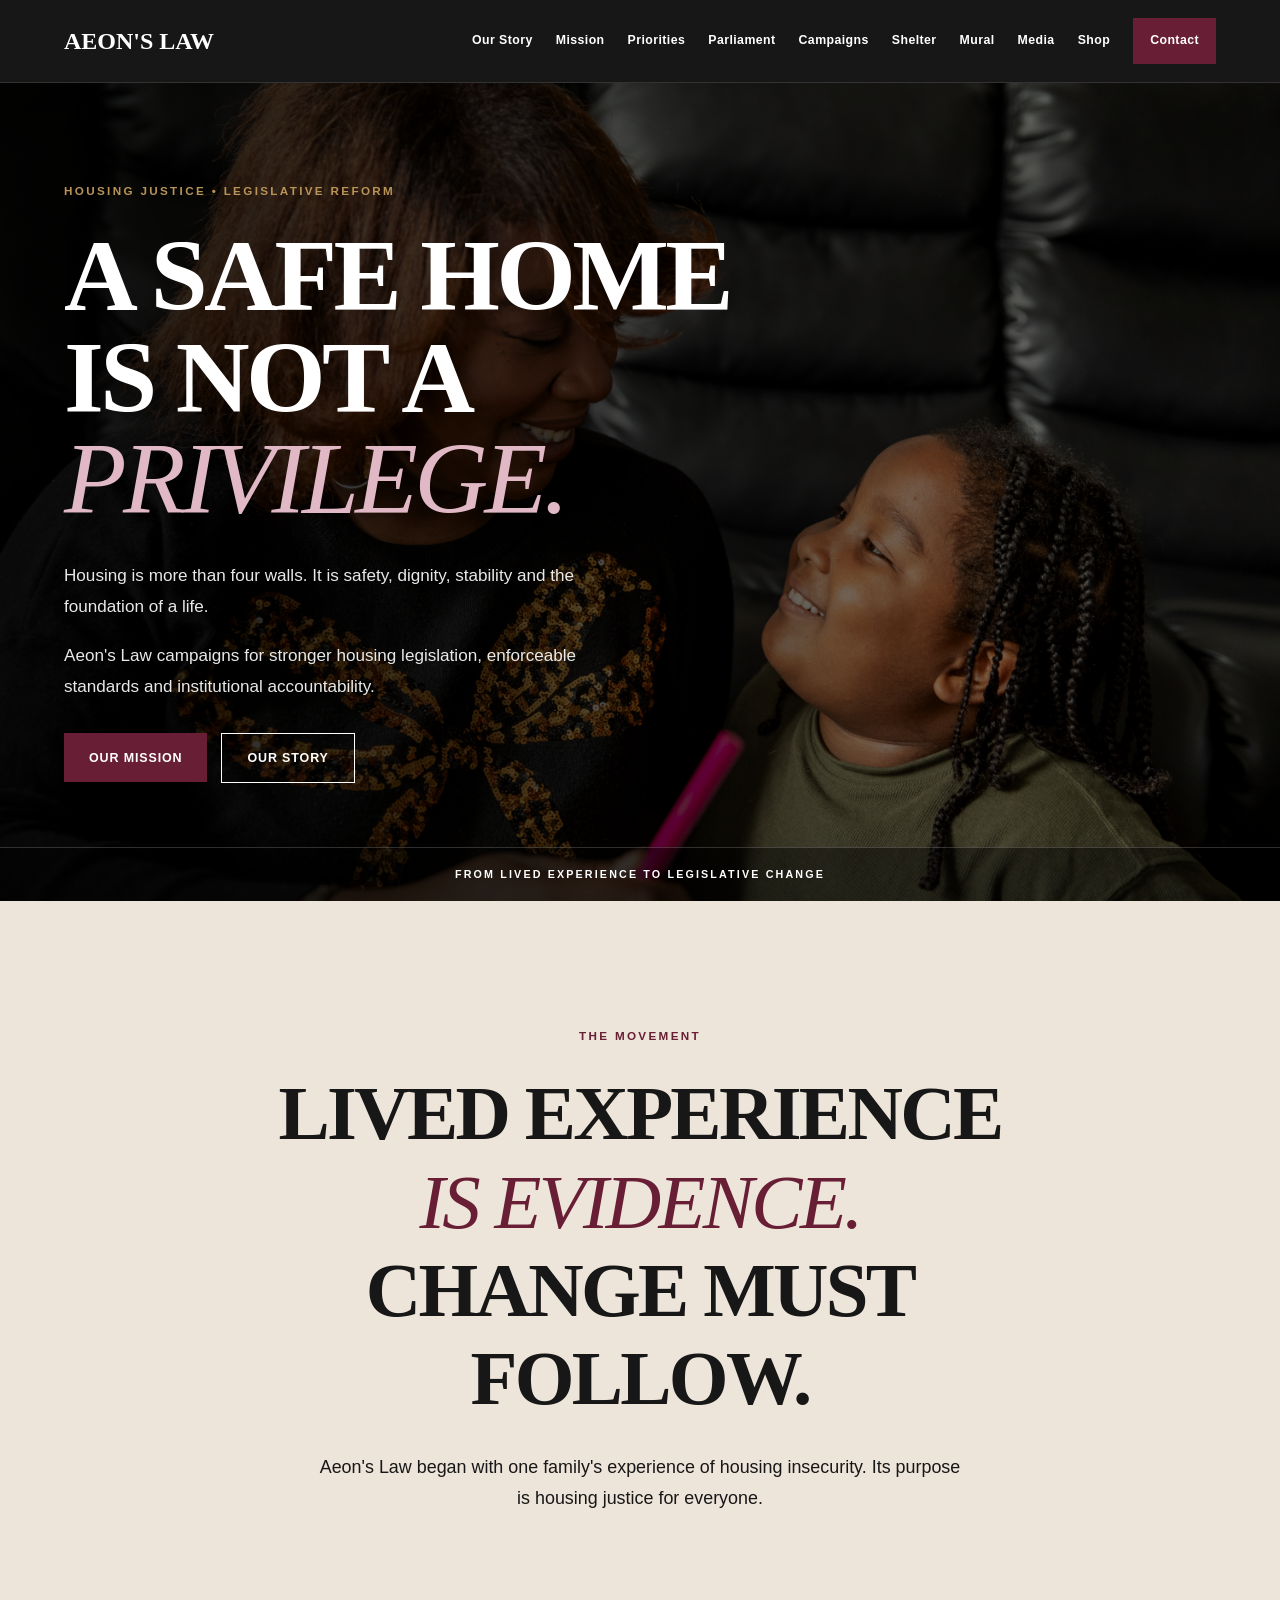
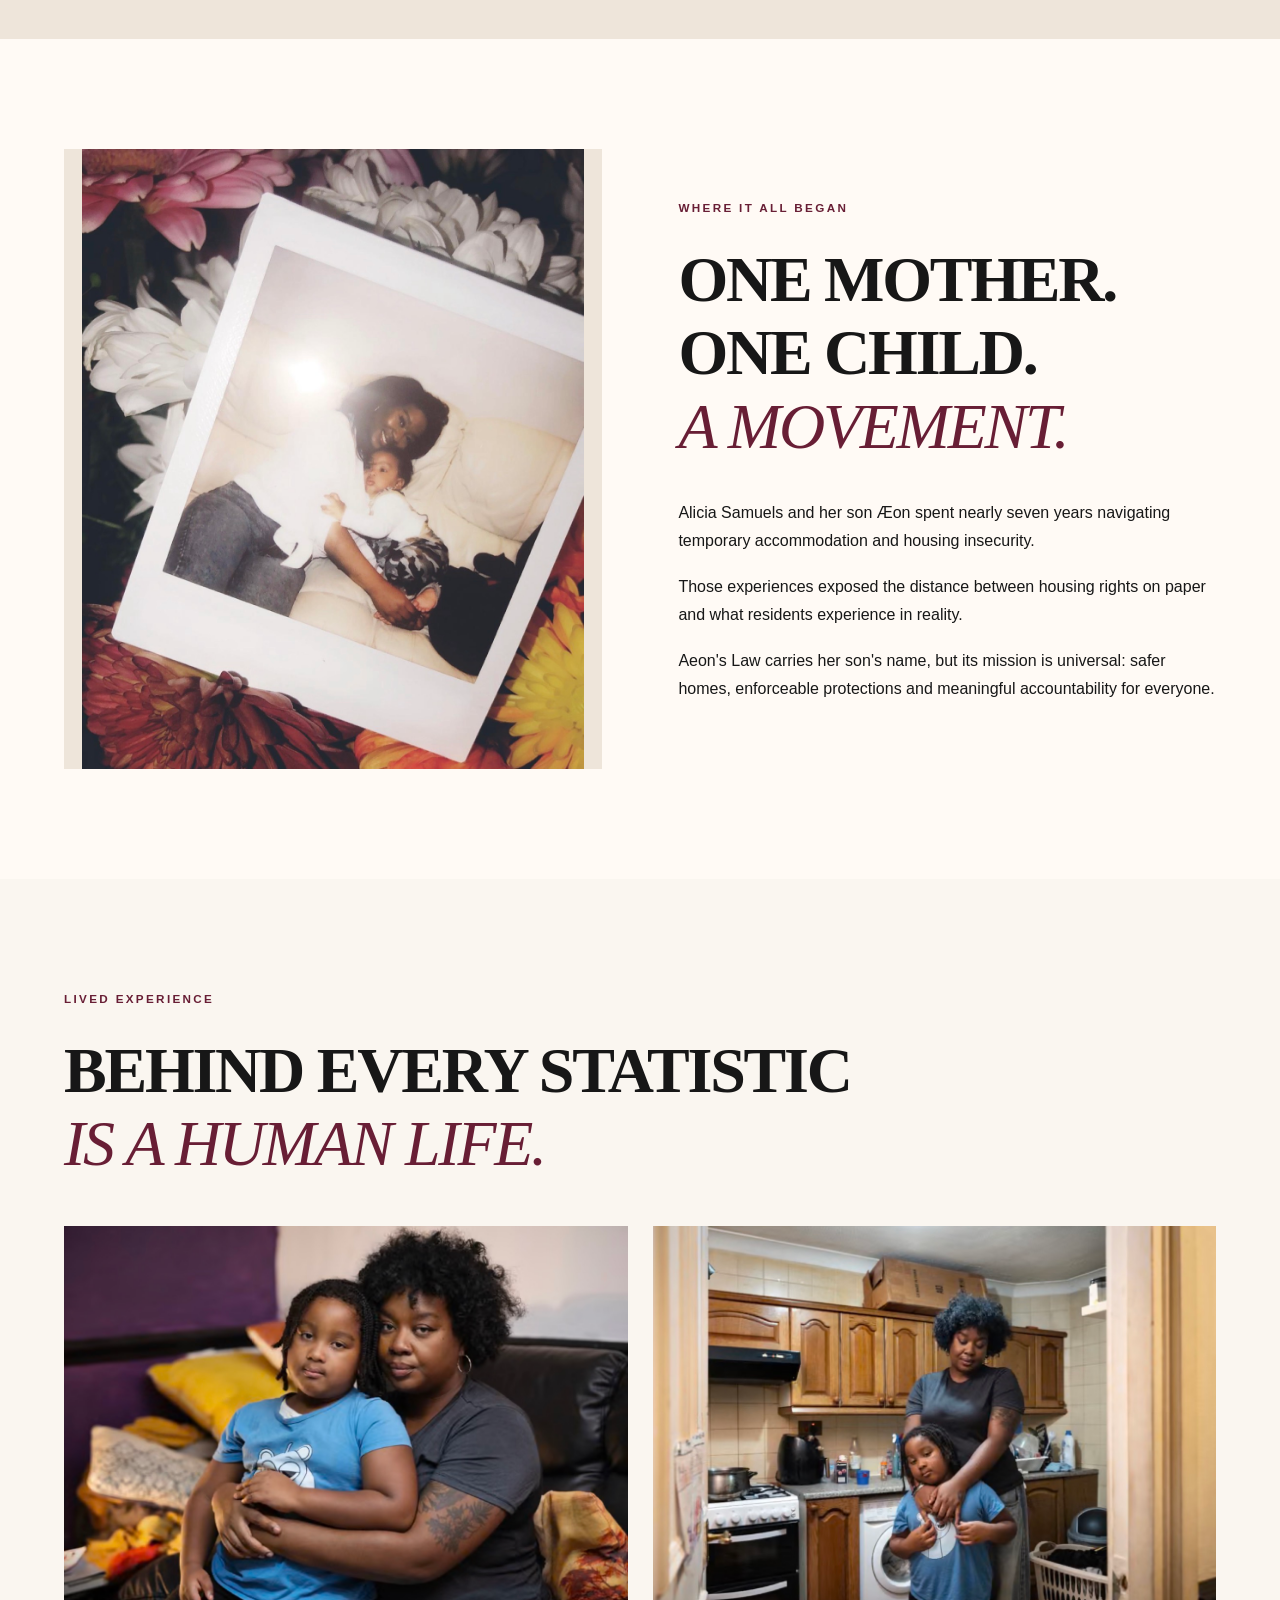
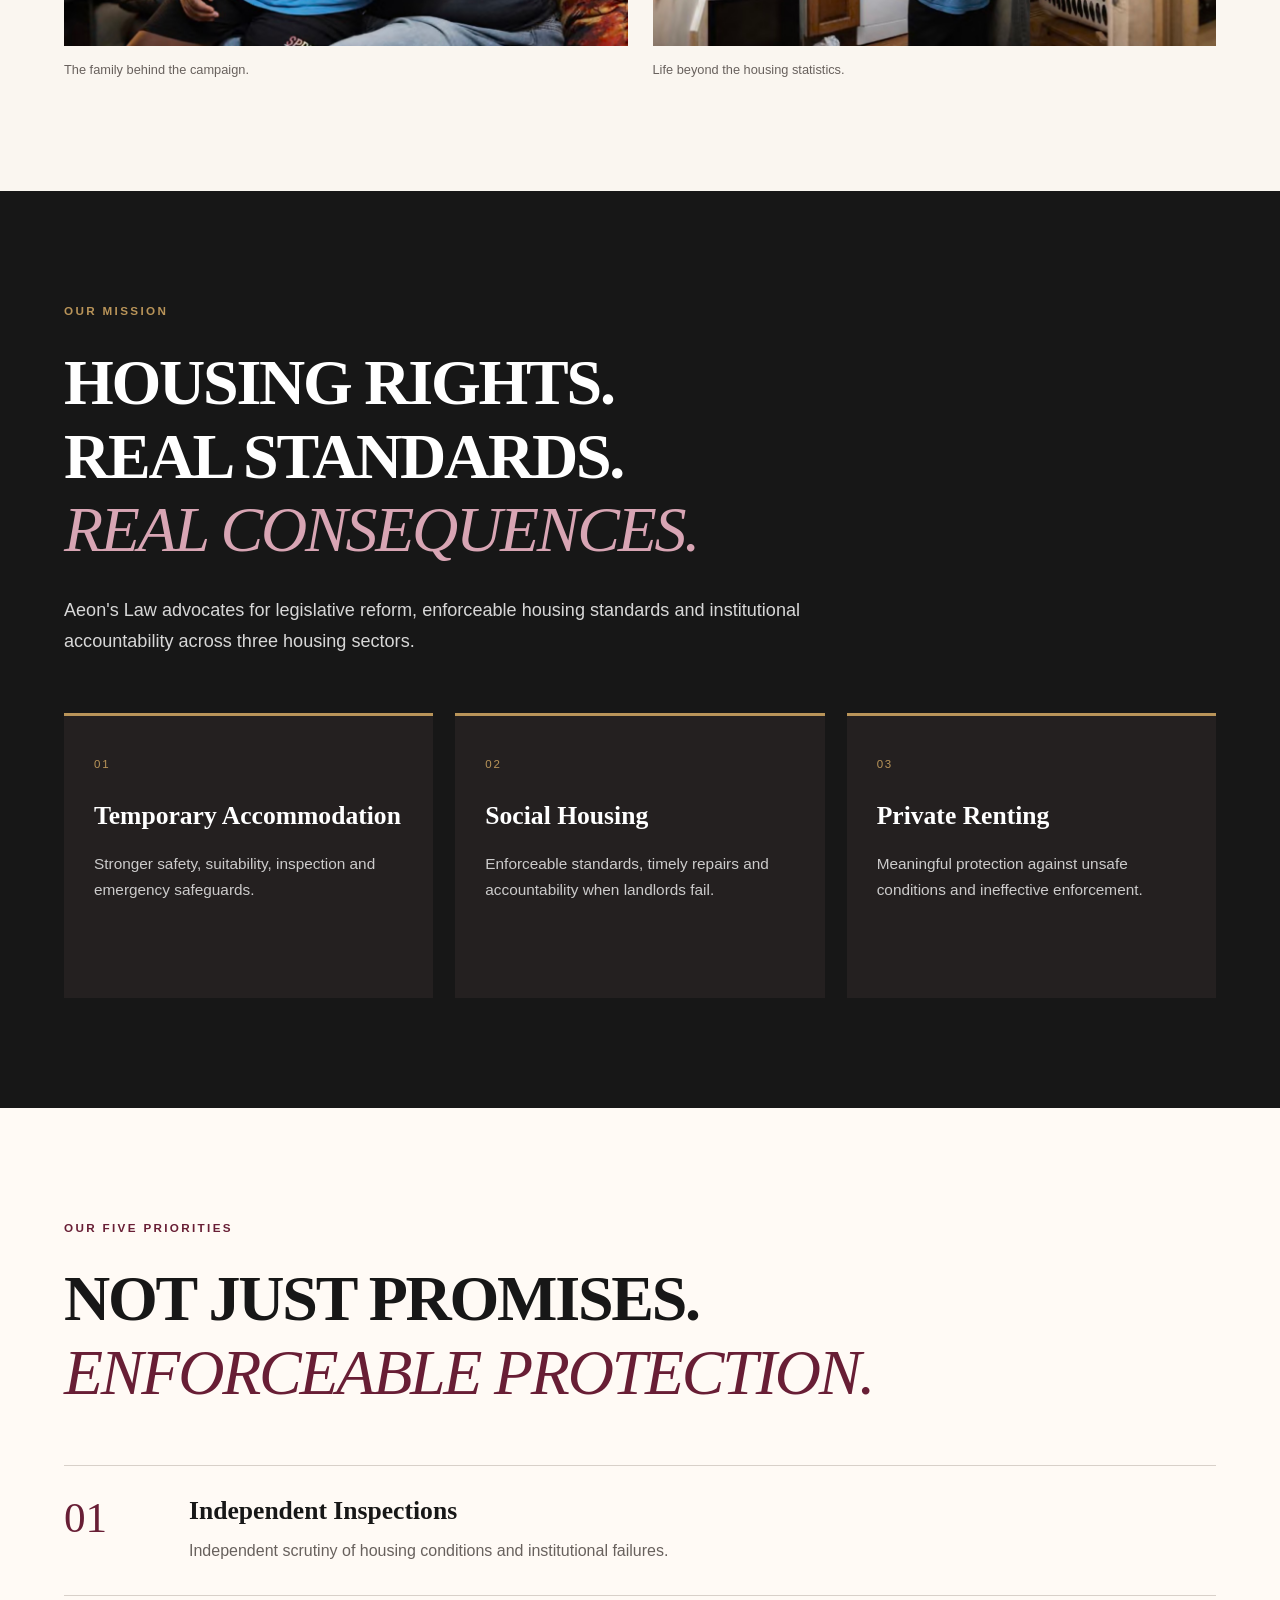
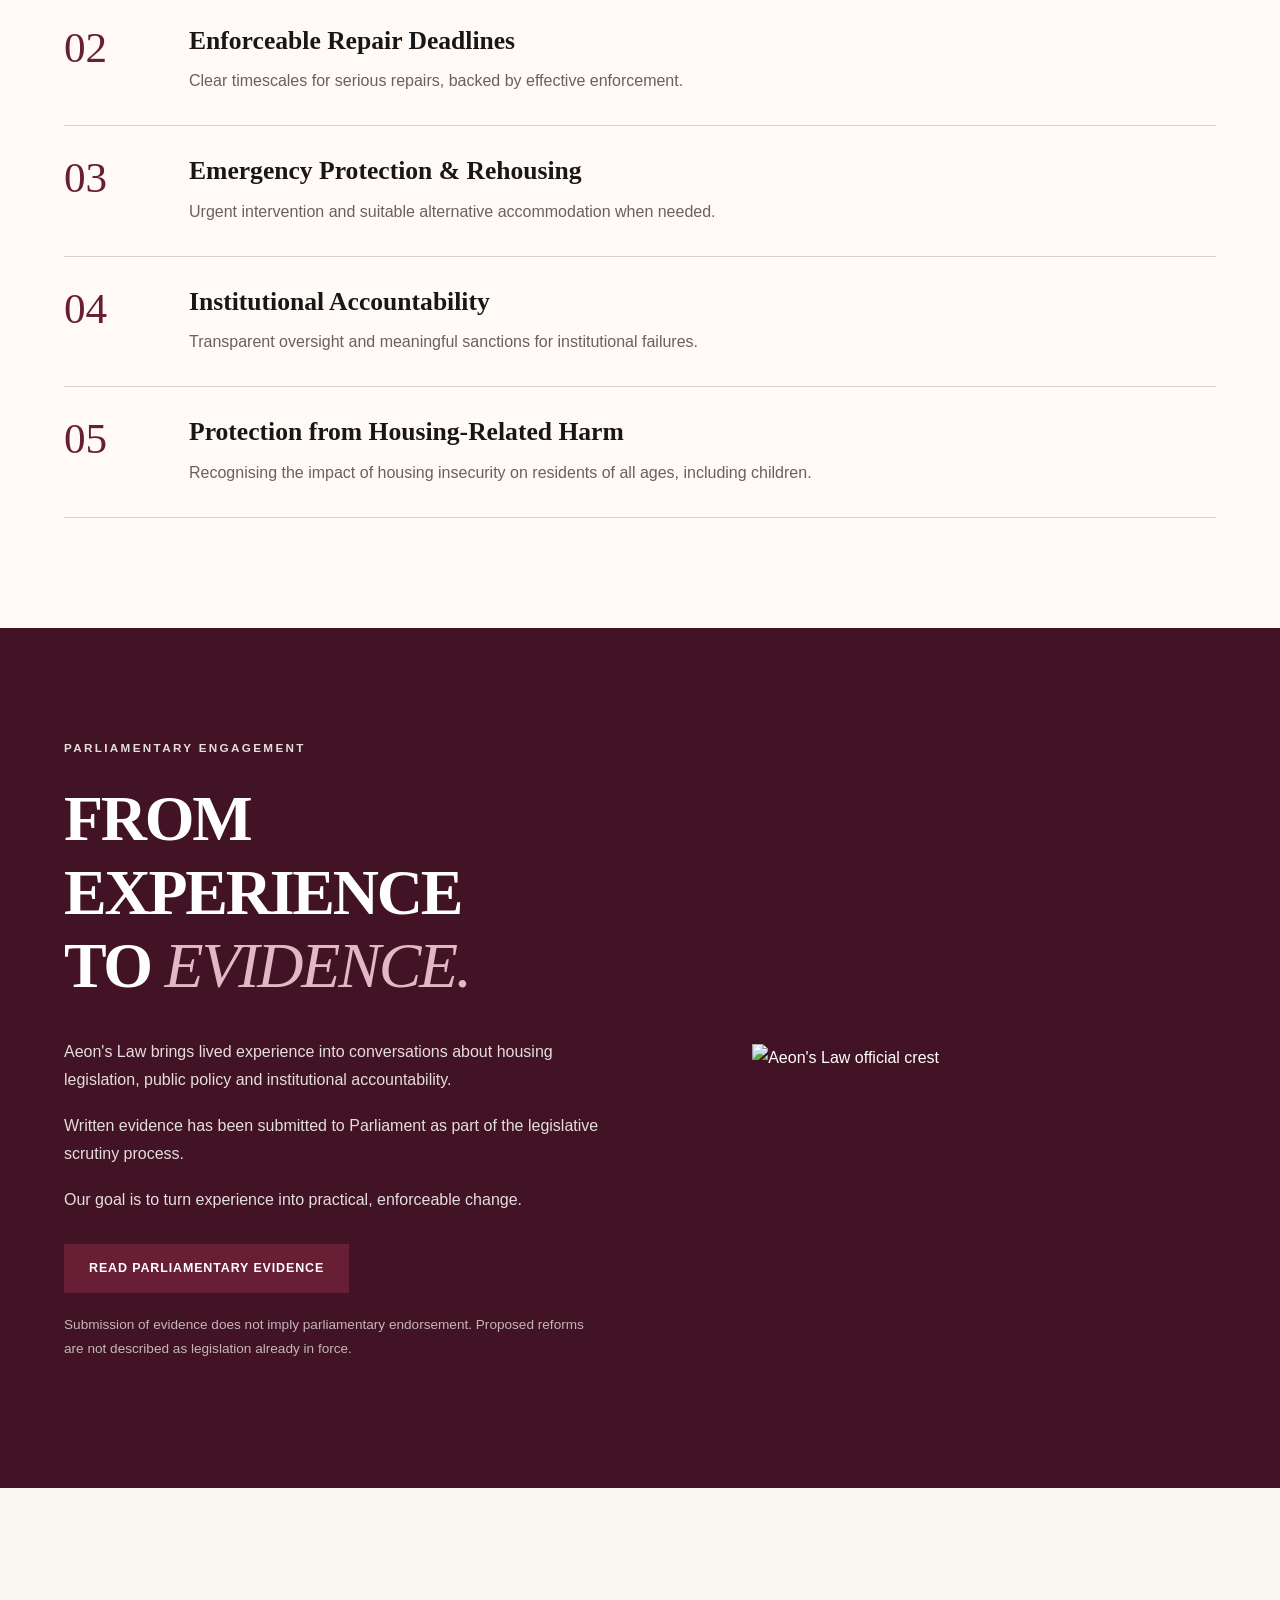
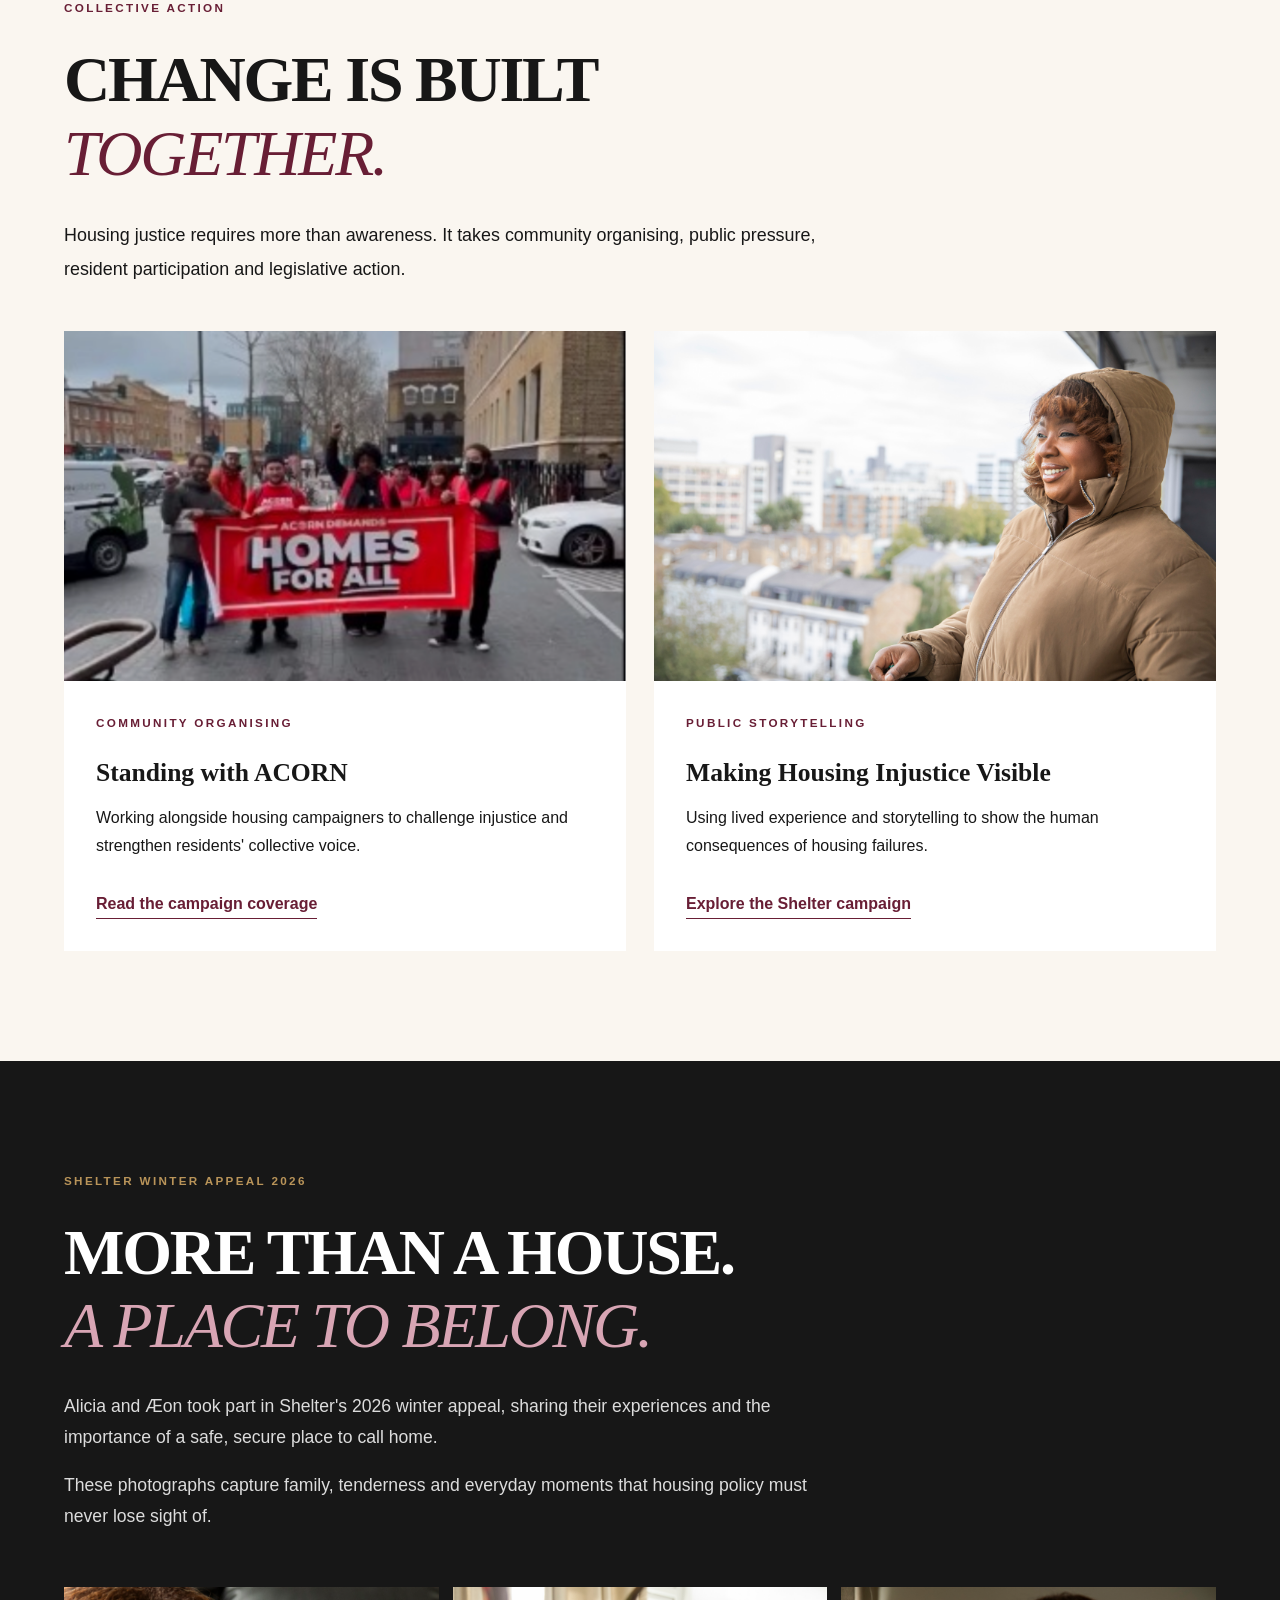
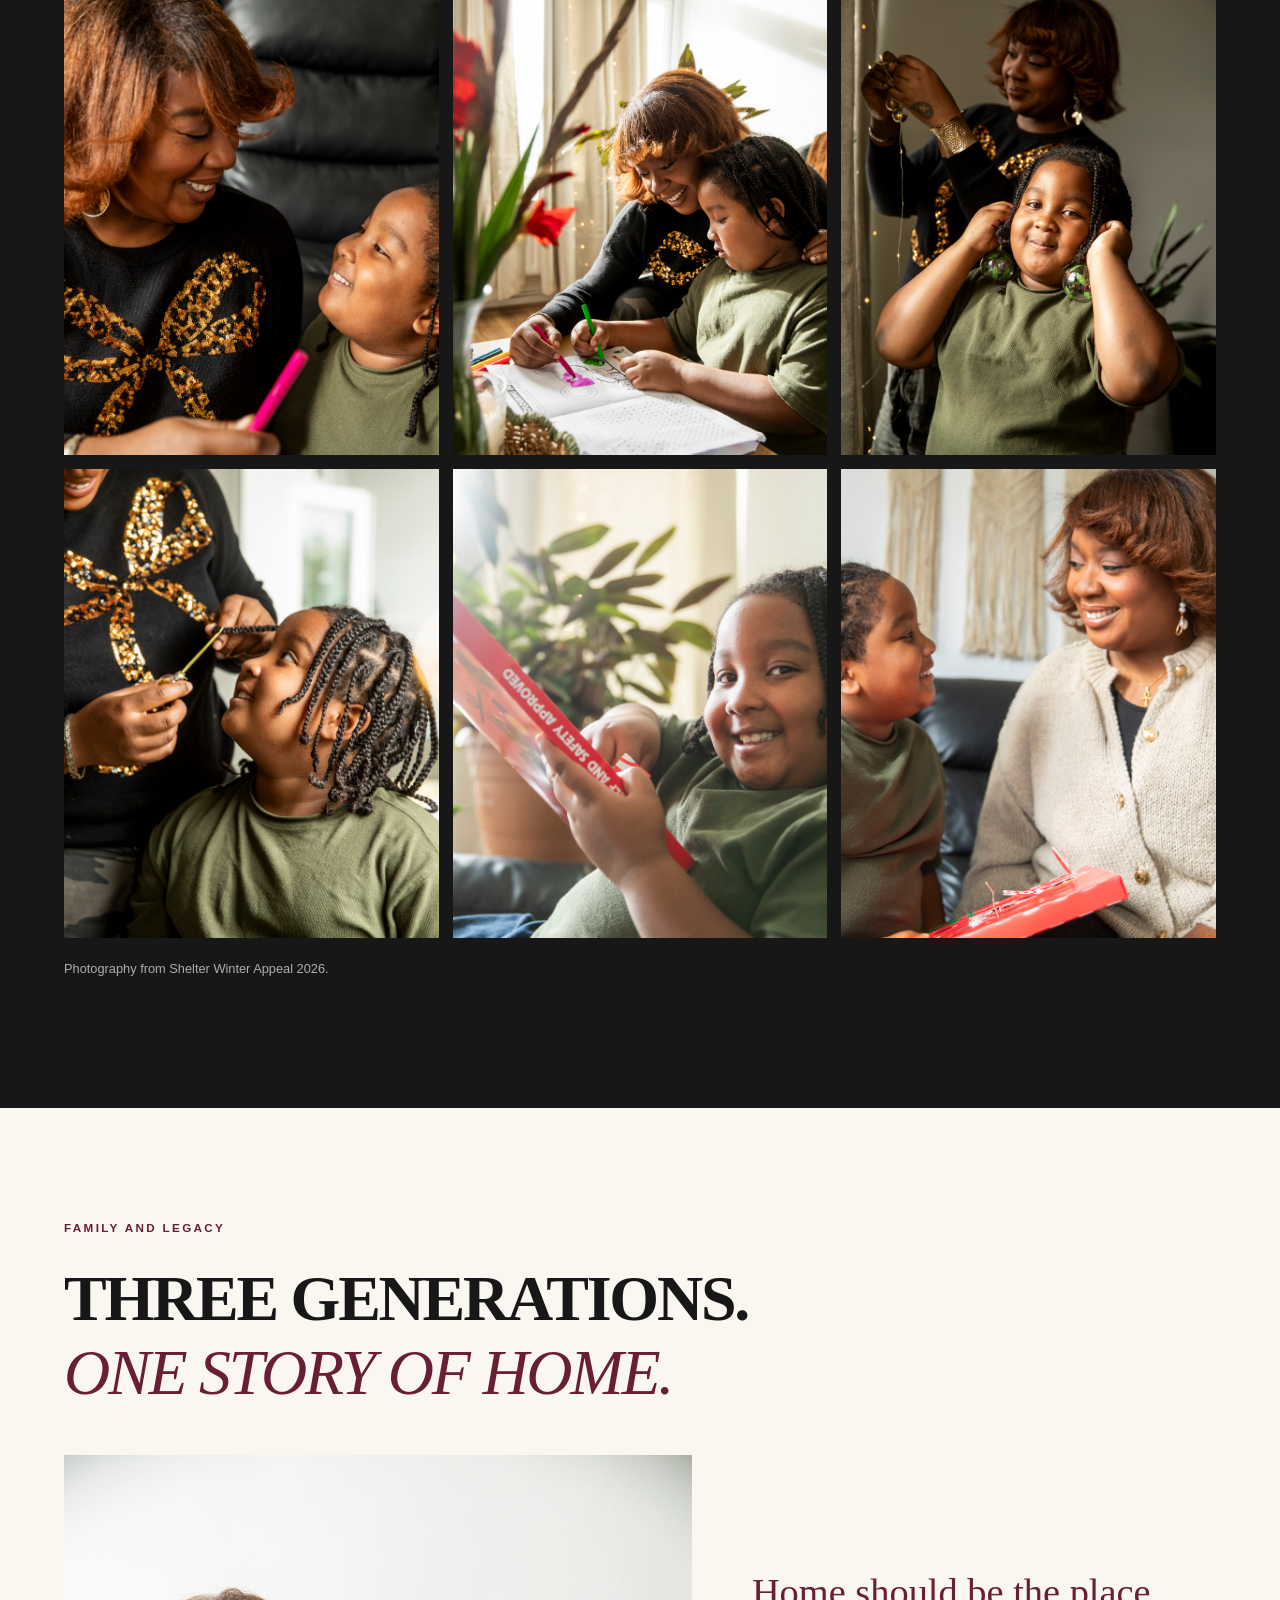
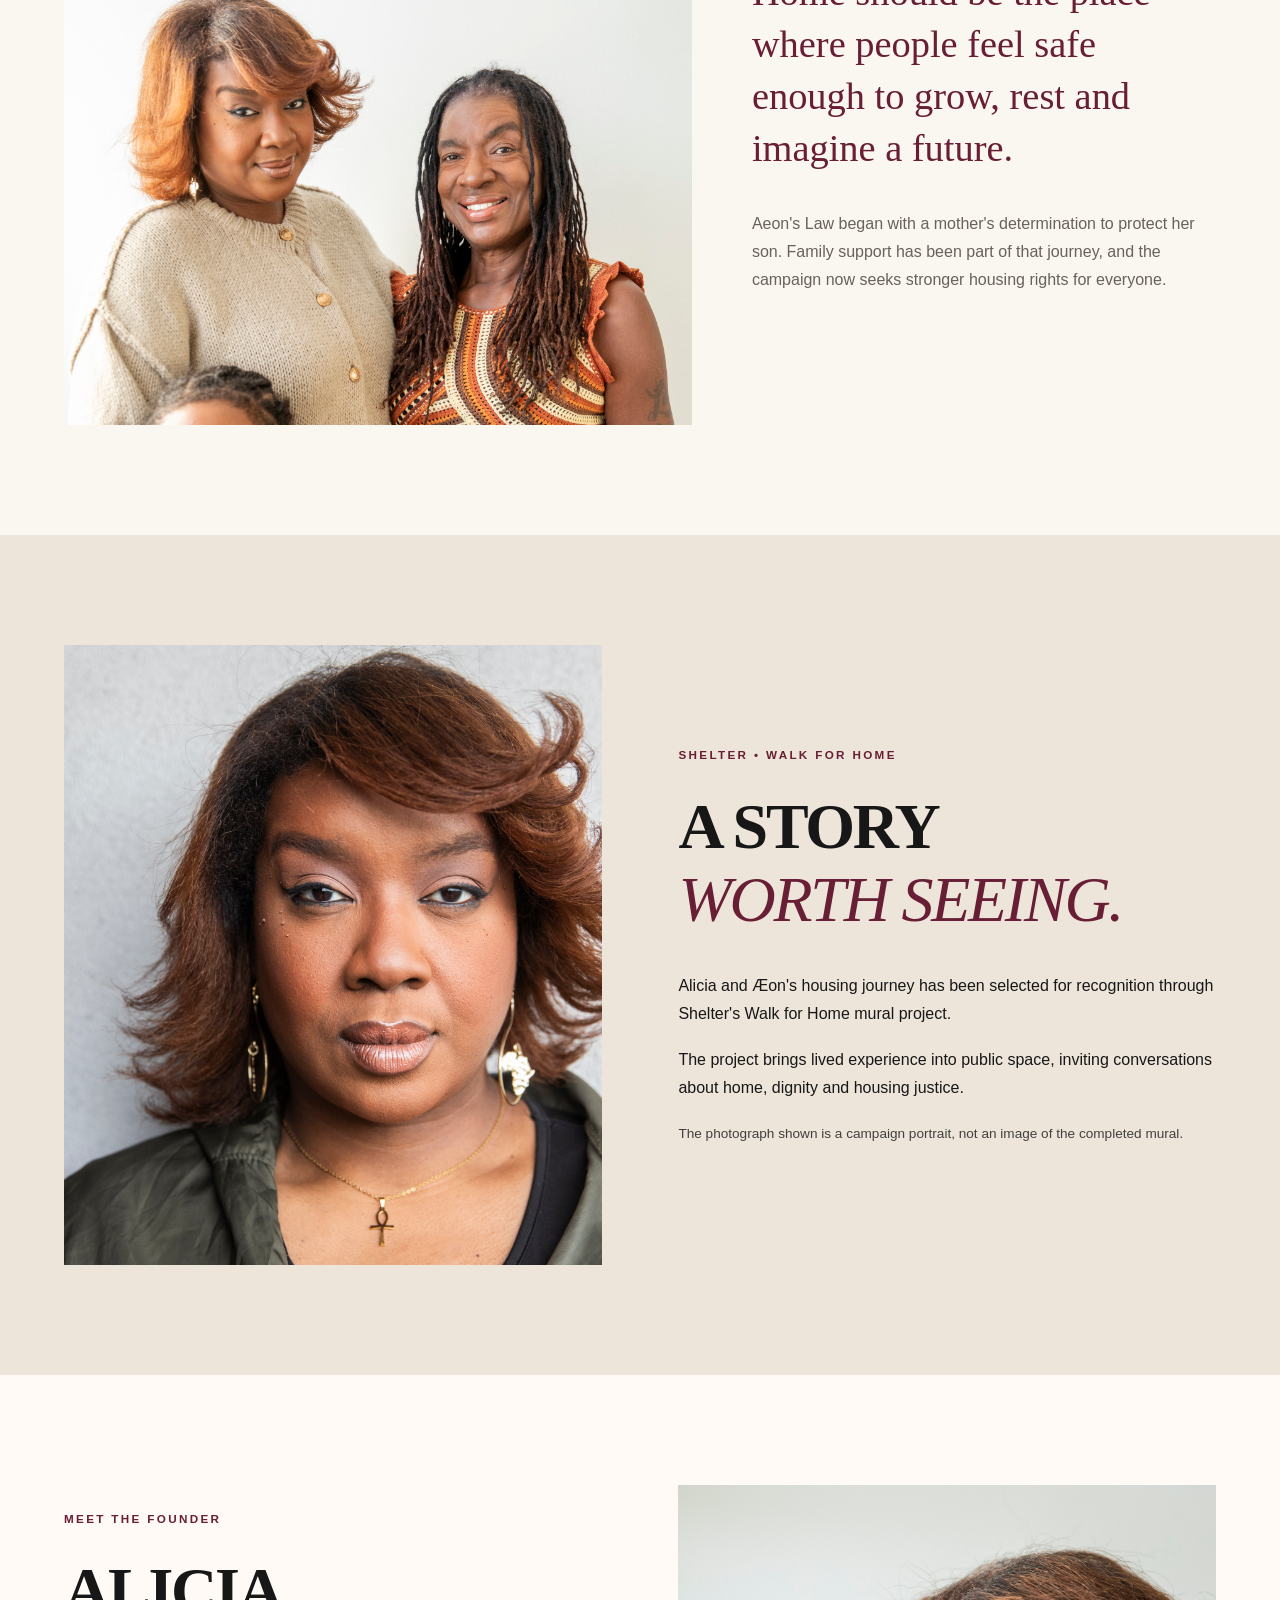
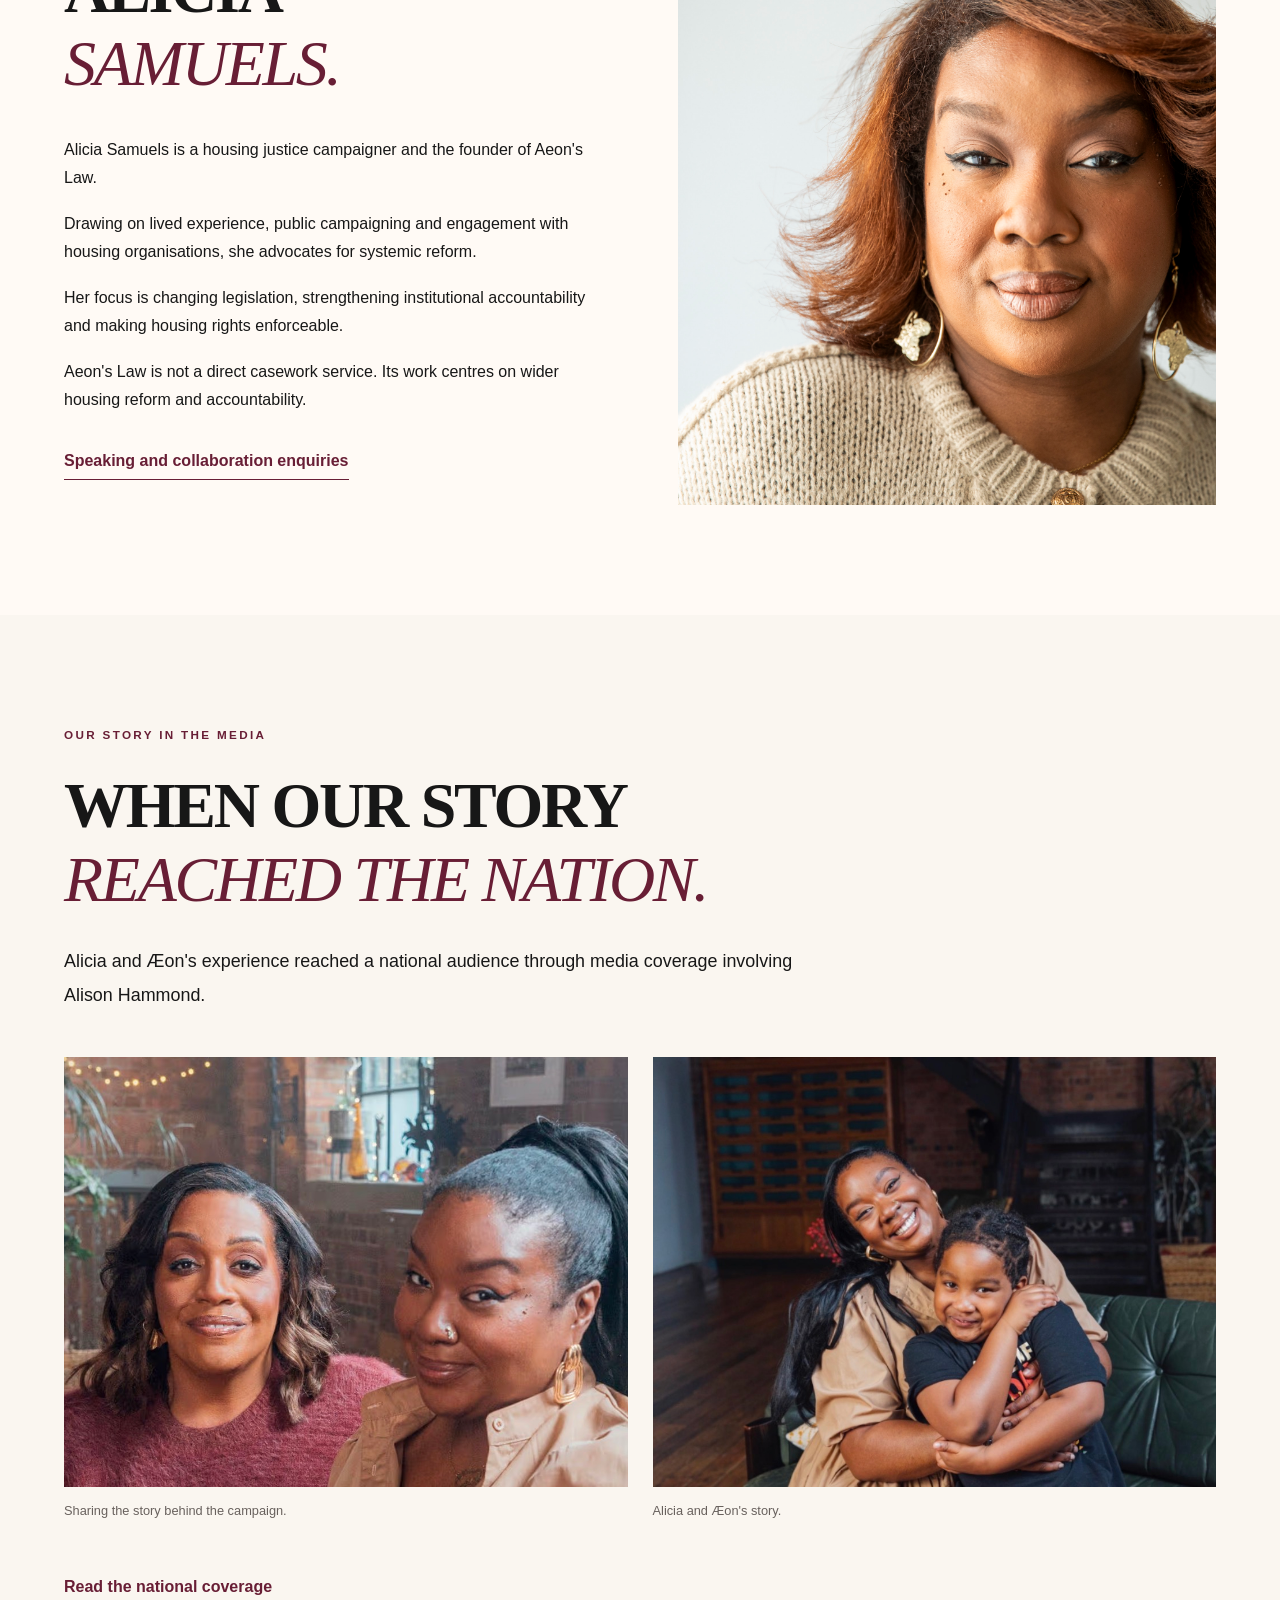
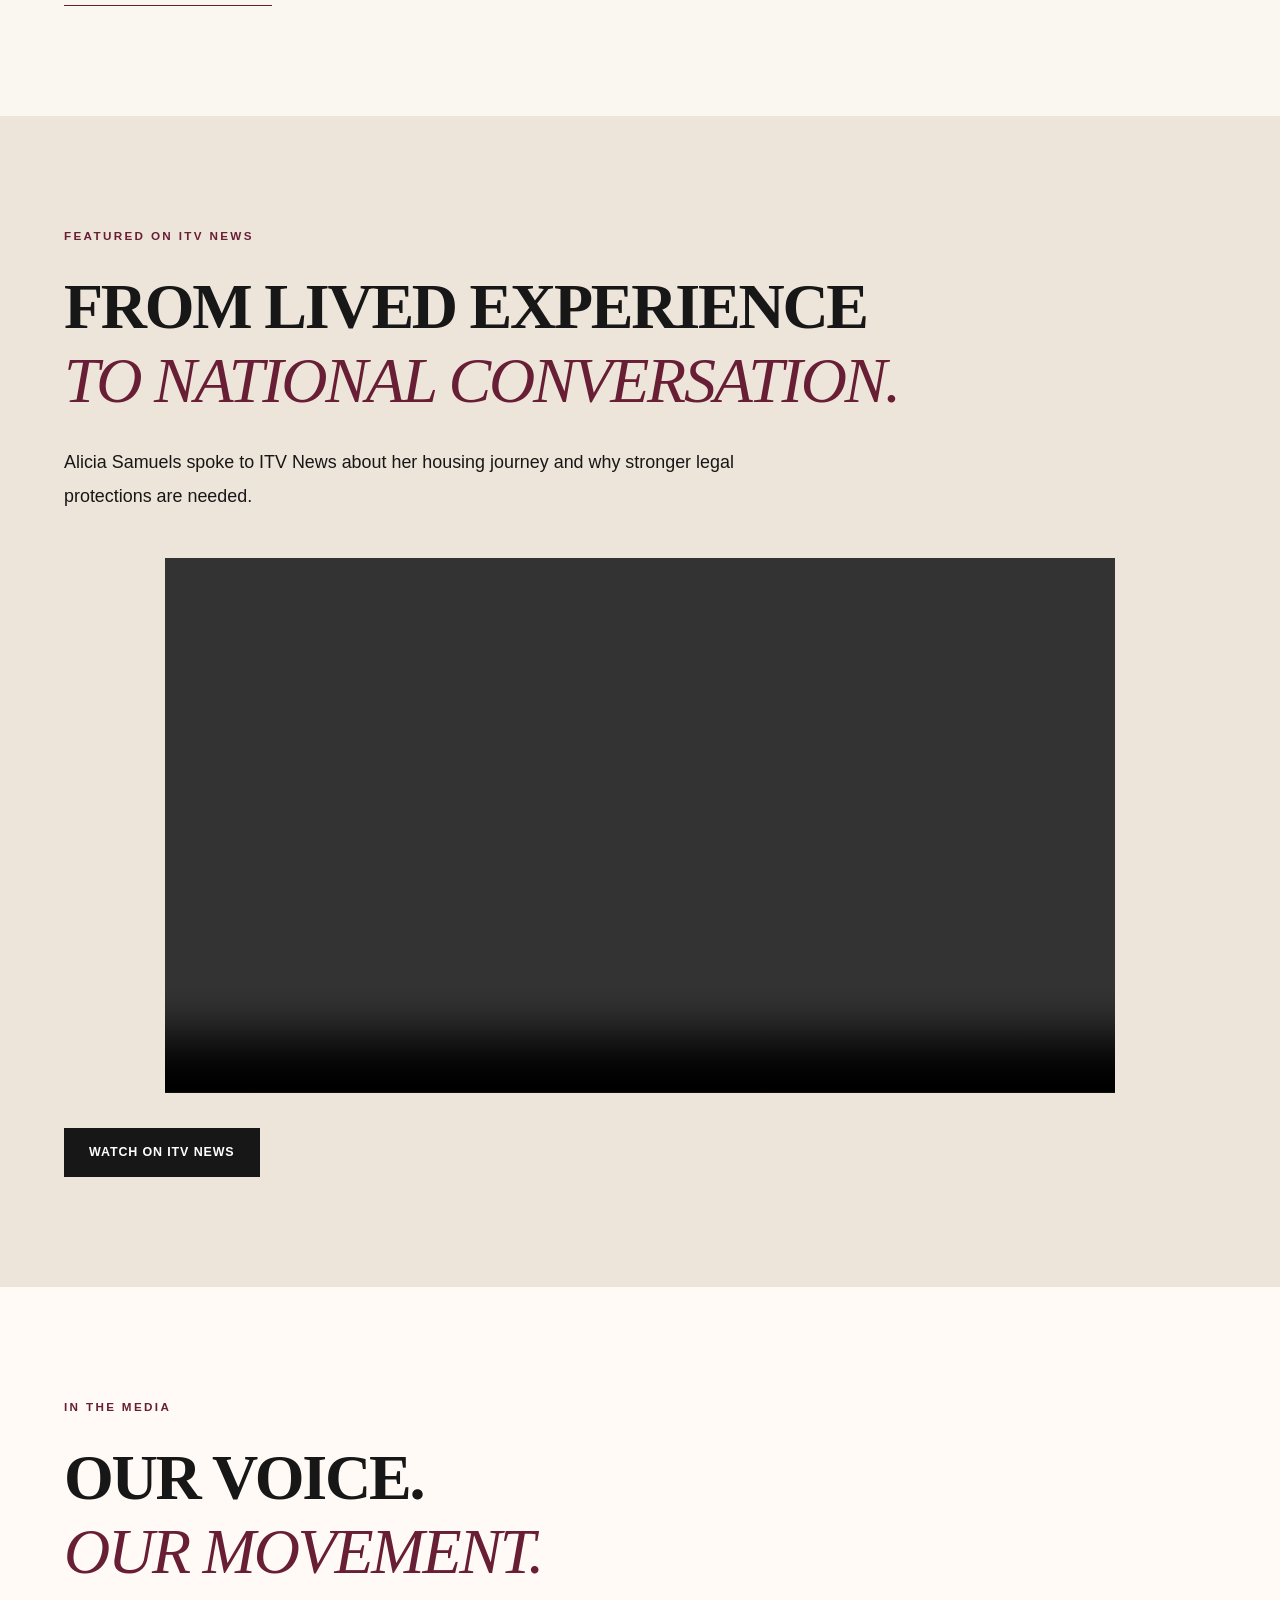
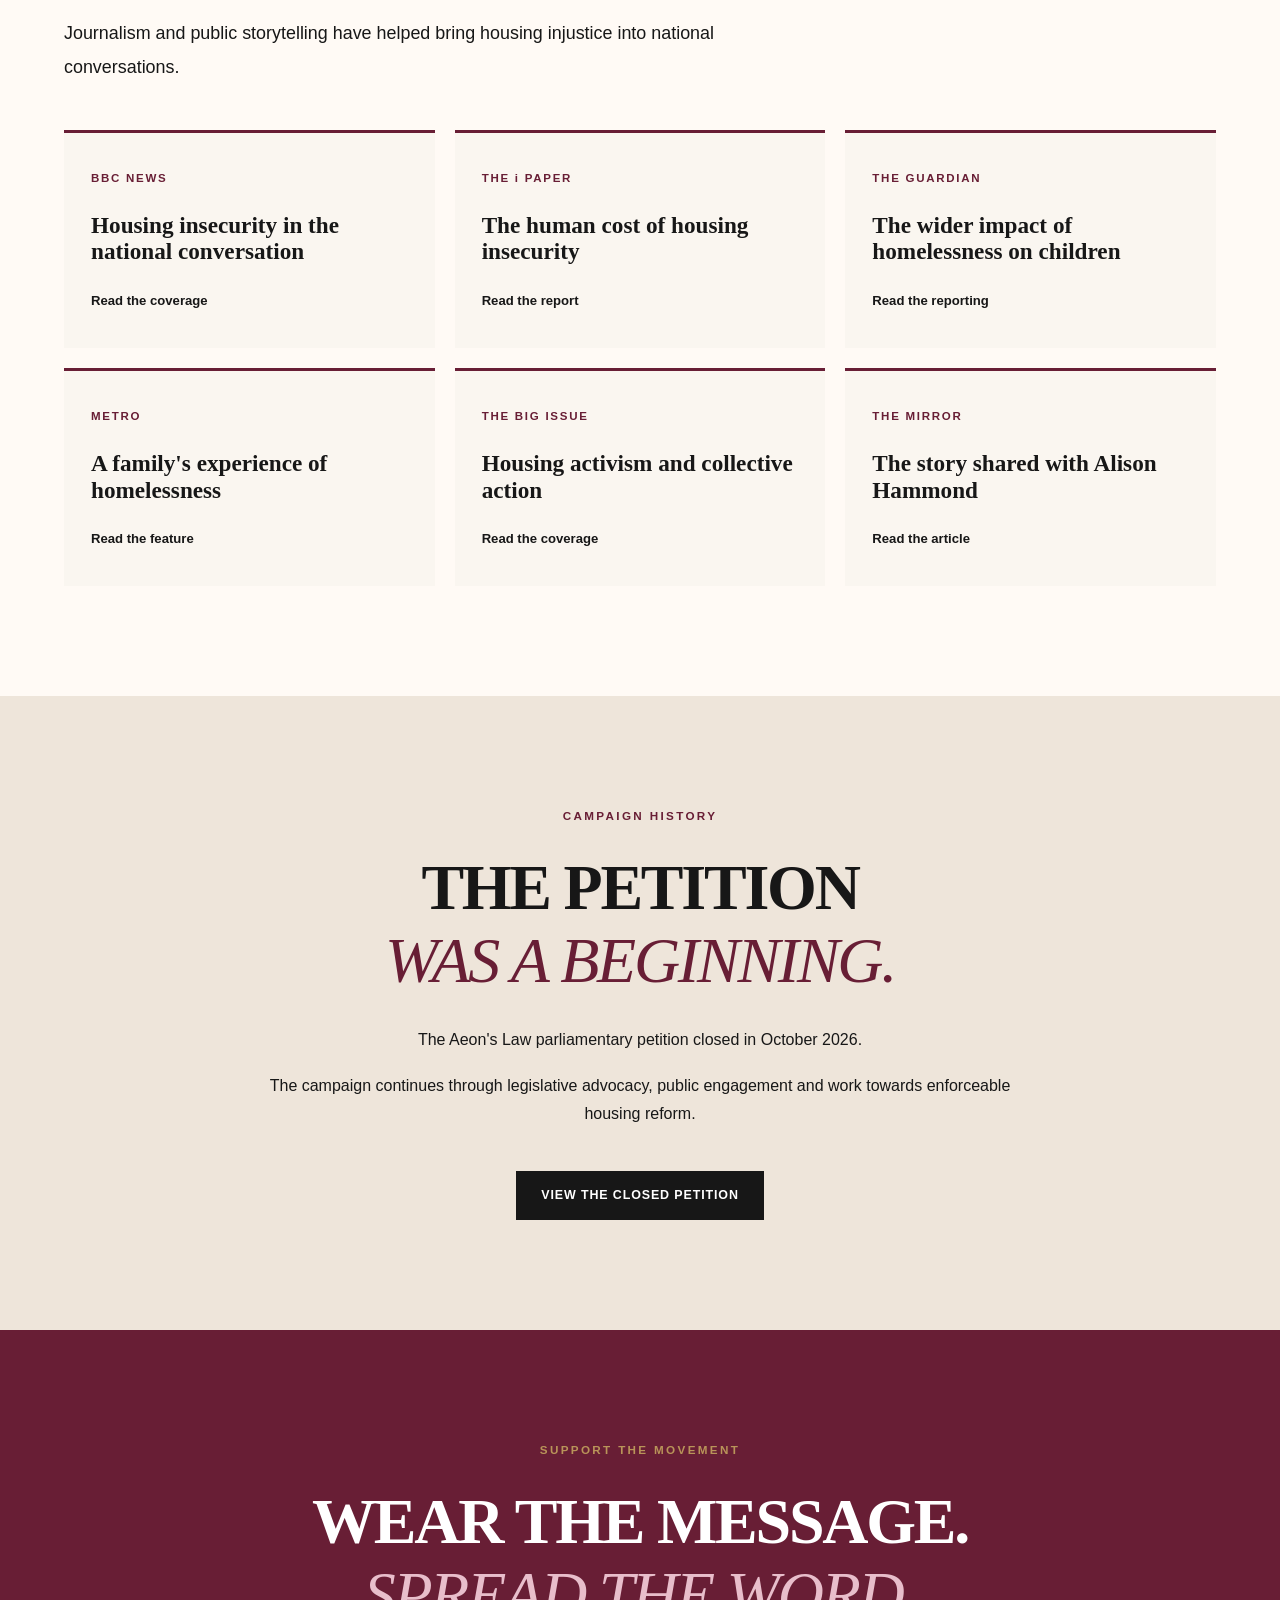
==== commit 7b20e4ab: "Add files via upload" ====
--- a/index.html
+++ b/index.html
@@ -223,7 +223,7 @@
       </p>
     </div>
     <div class="parliament-visual">
-      <img src="./images/aeons-law-logo-transparent.PNG"
+      <img src="./images/aelogo.PNG"
         alt="Aeon's Law official crest" loading="lazy">
     </div>
   </div>
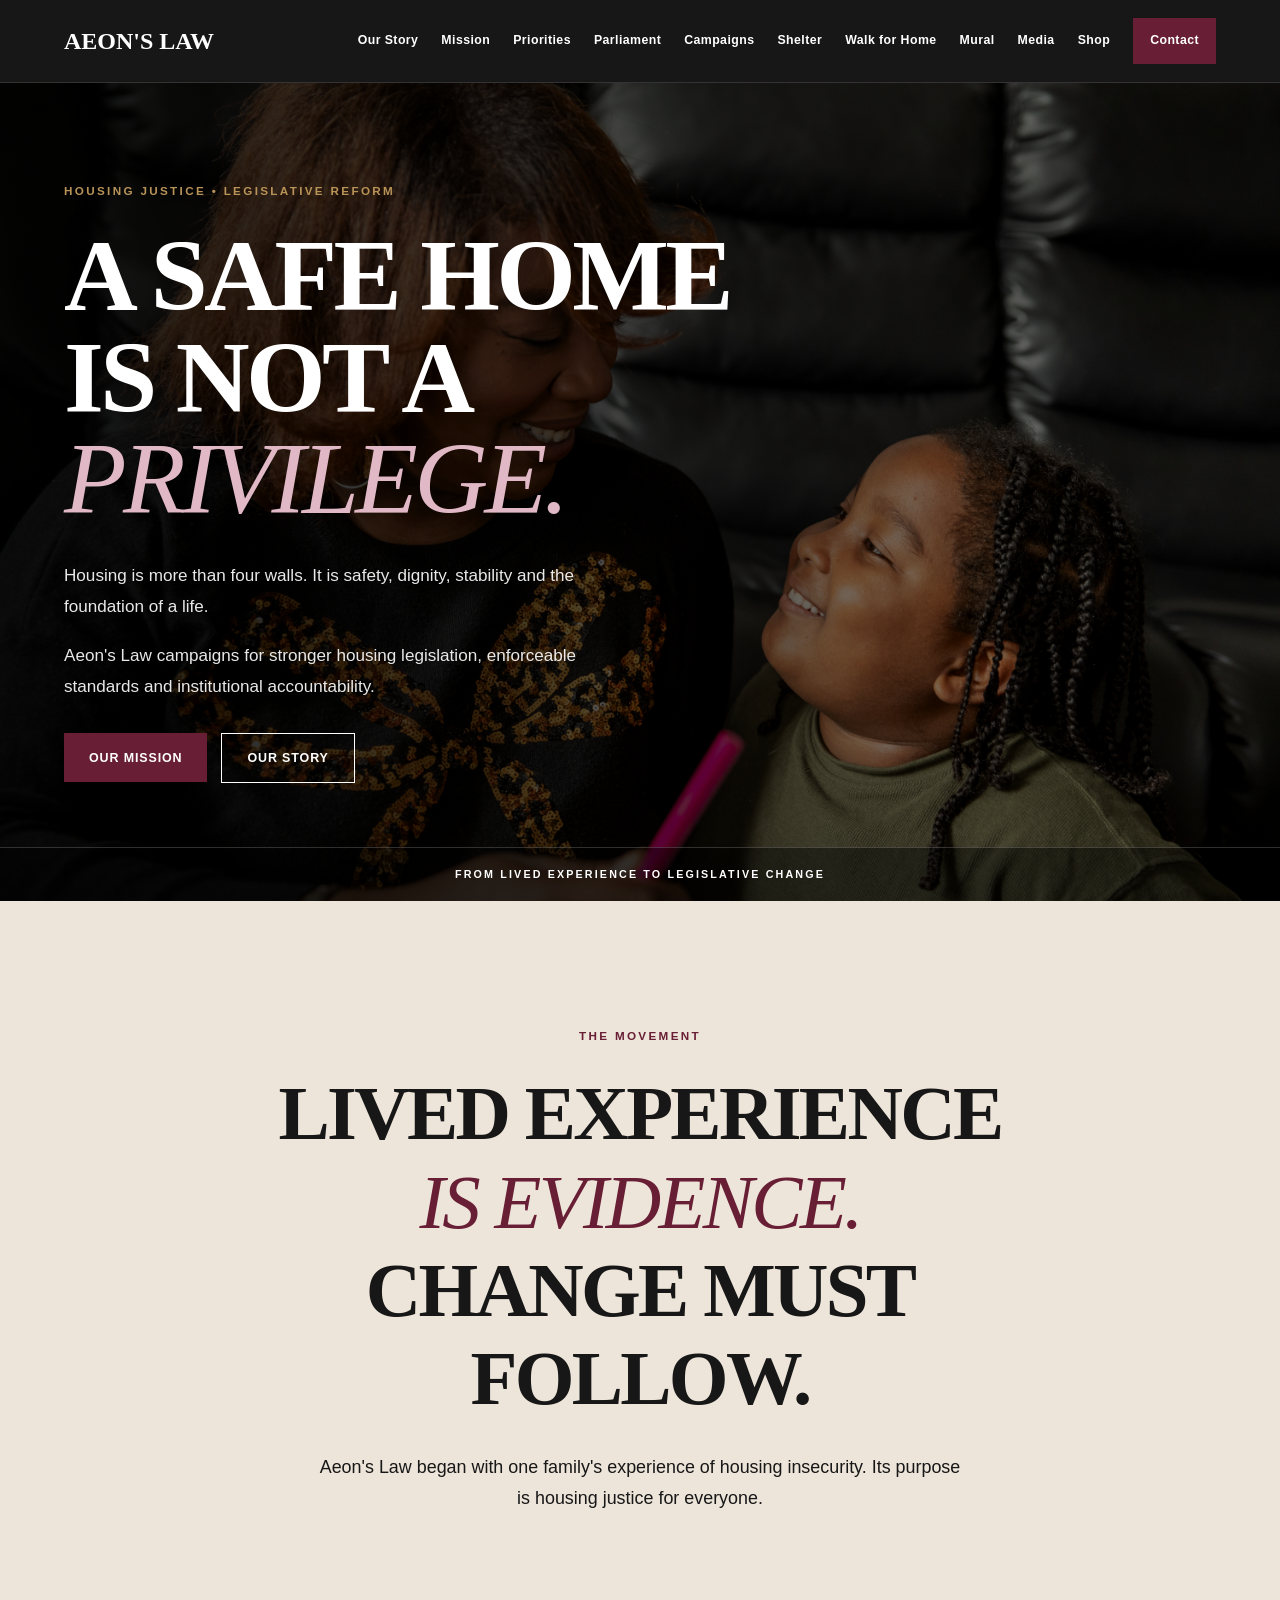
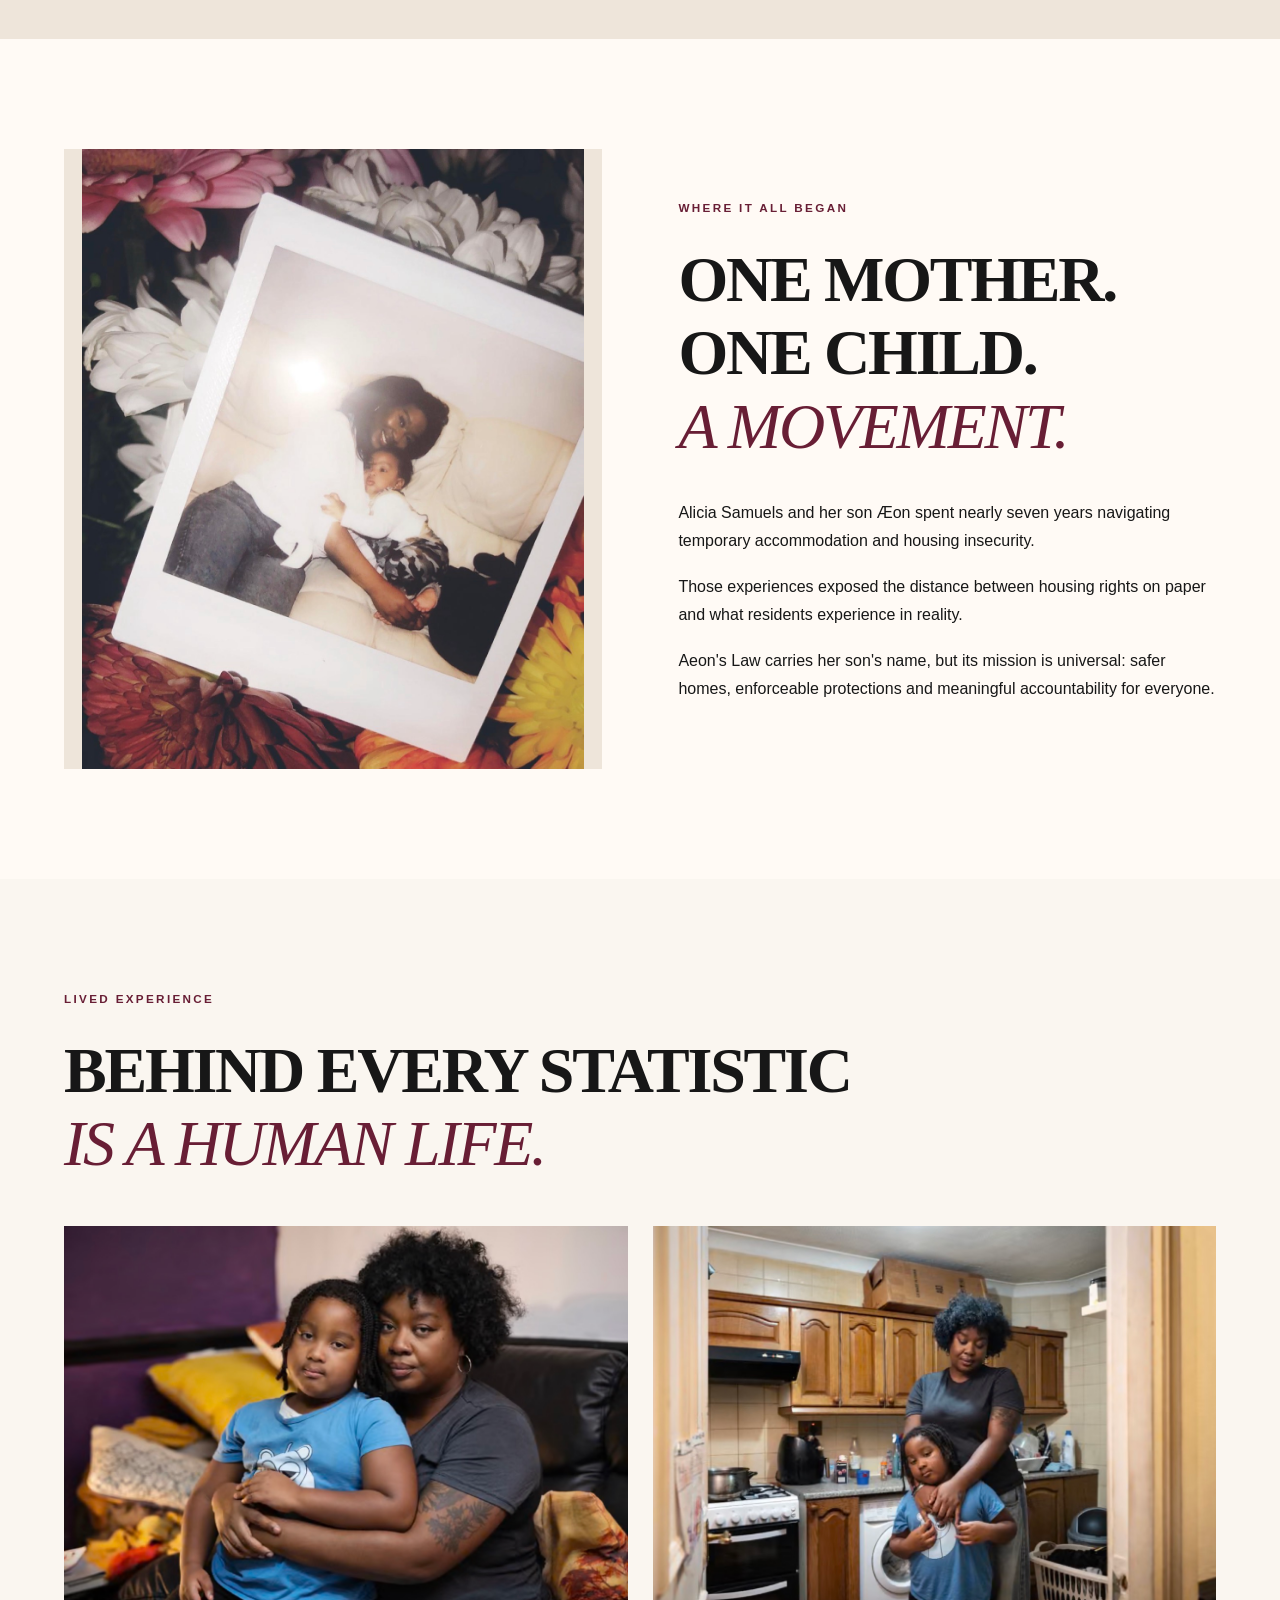
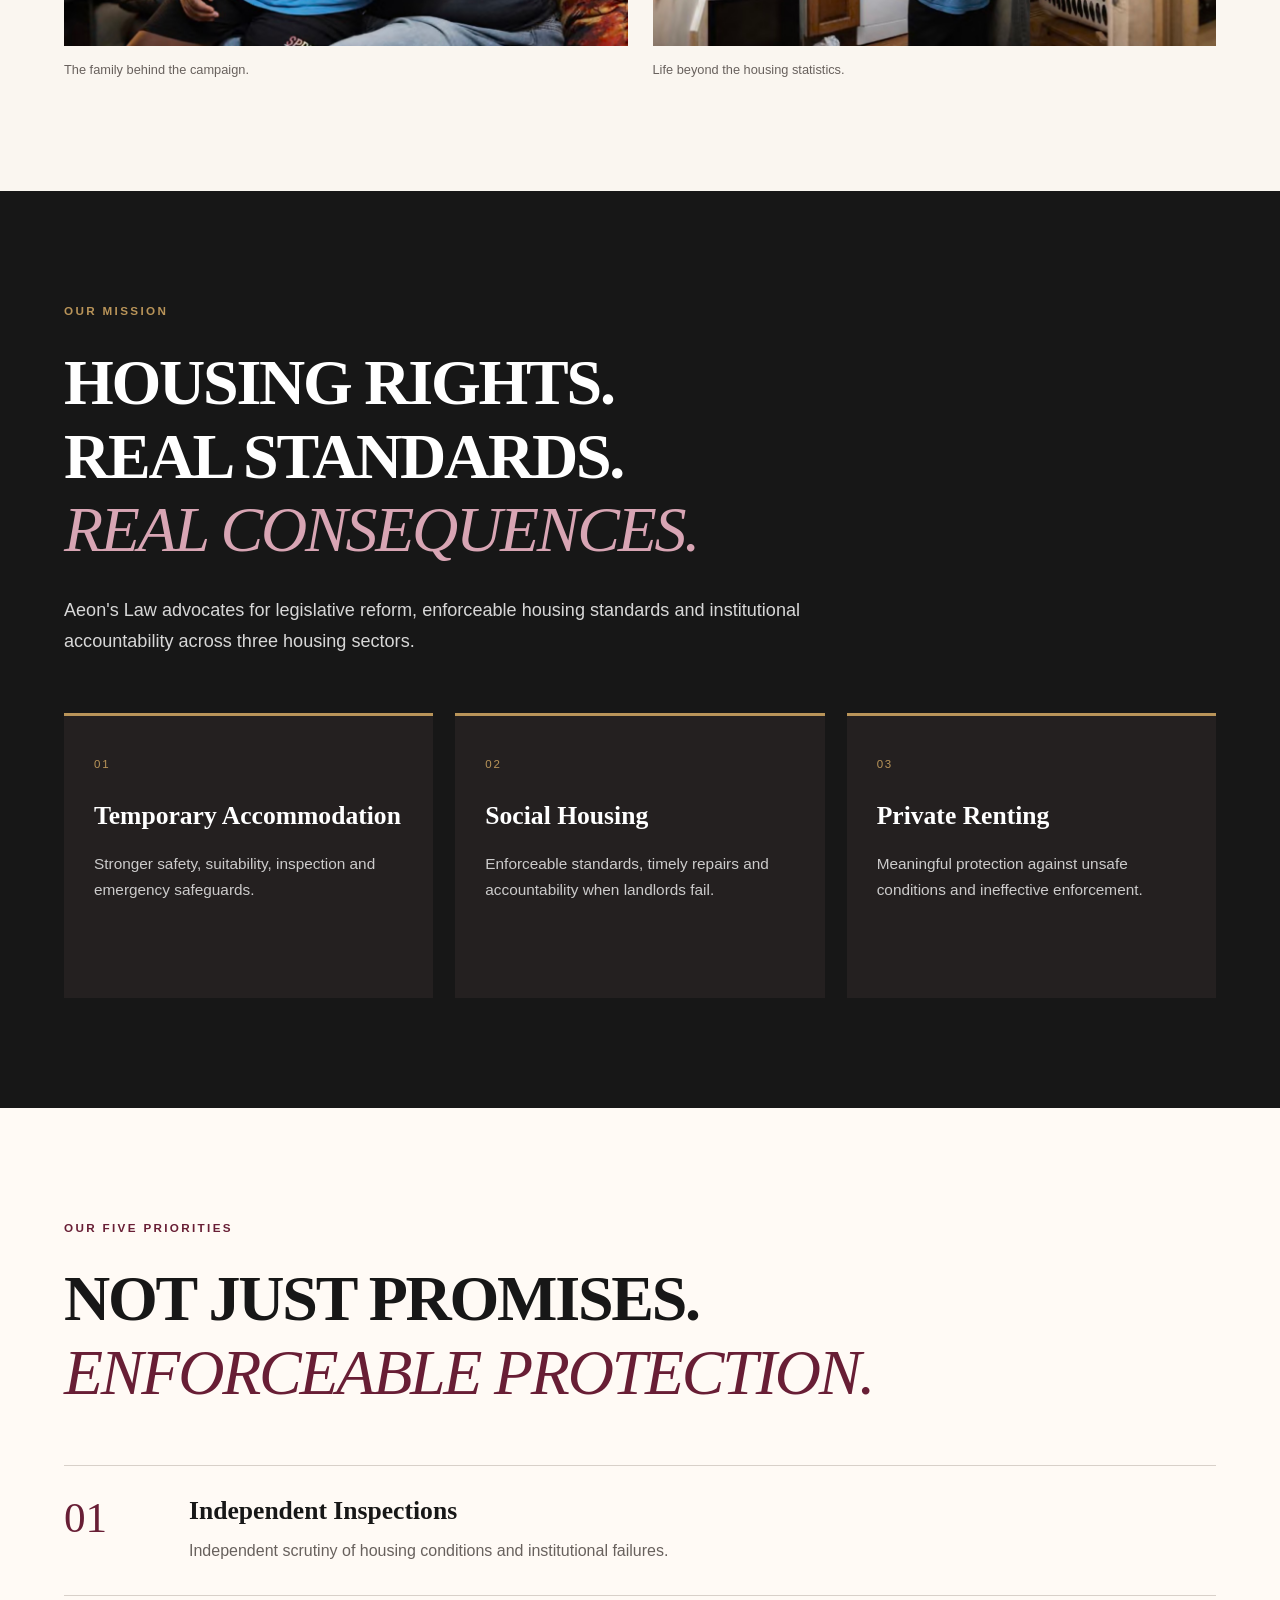
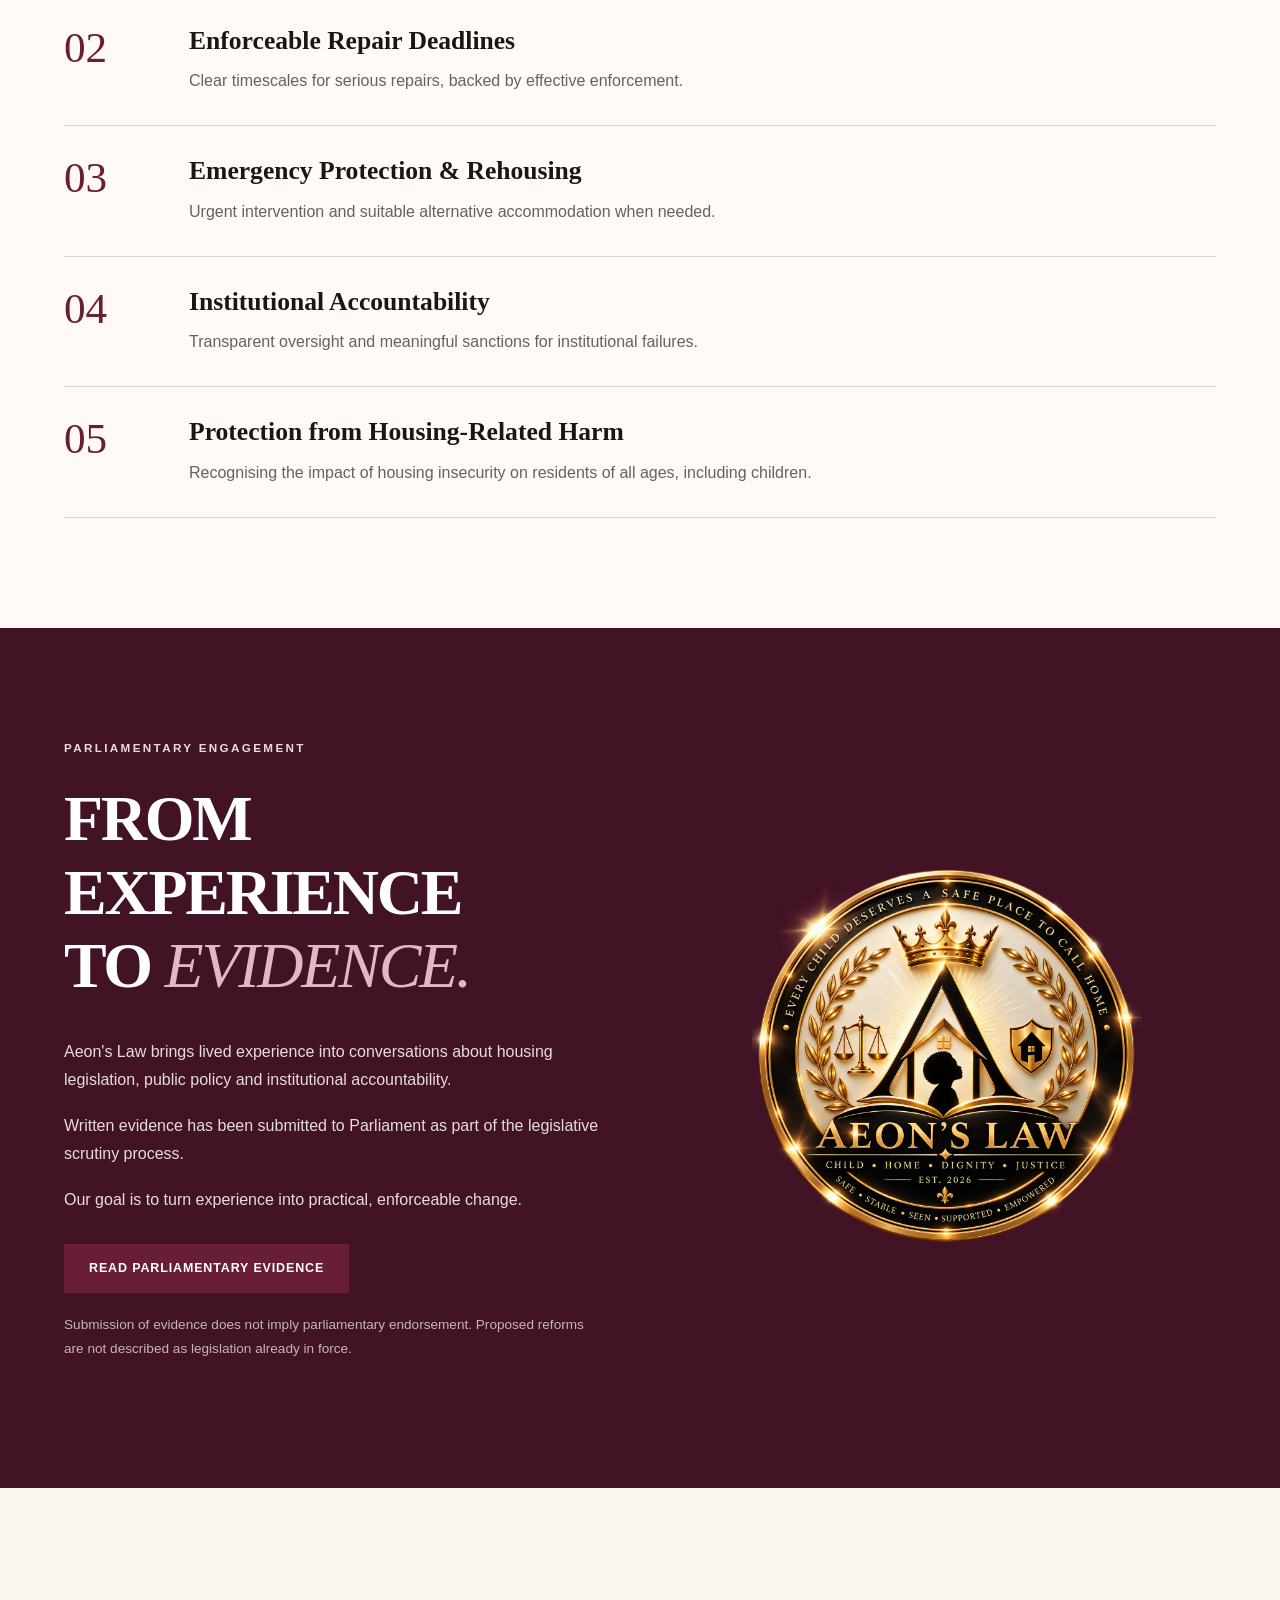
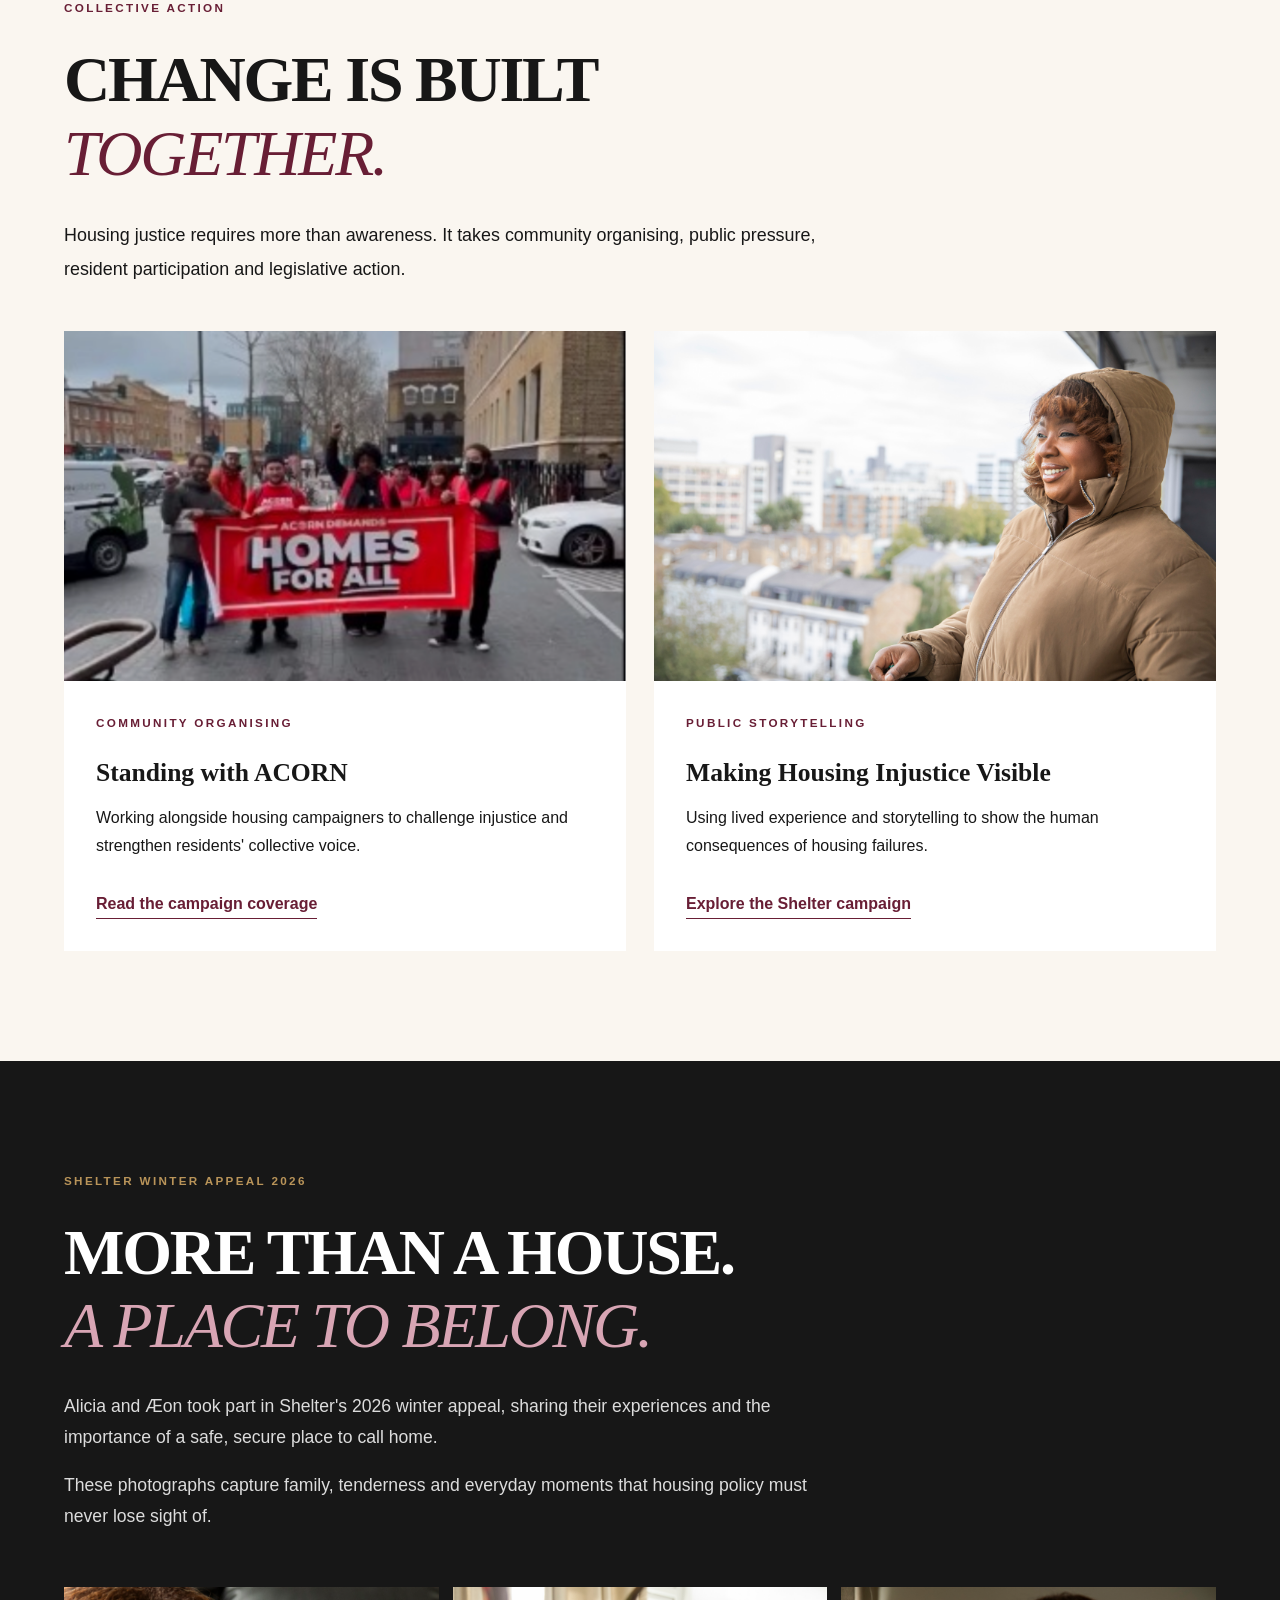
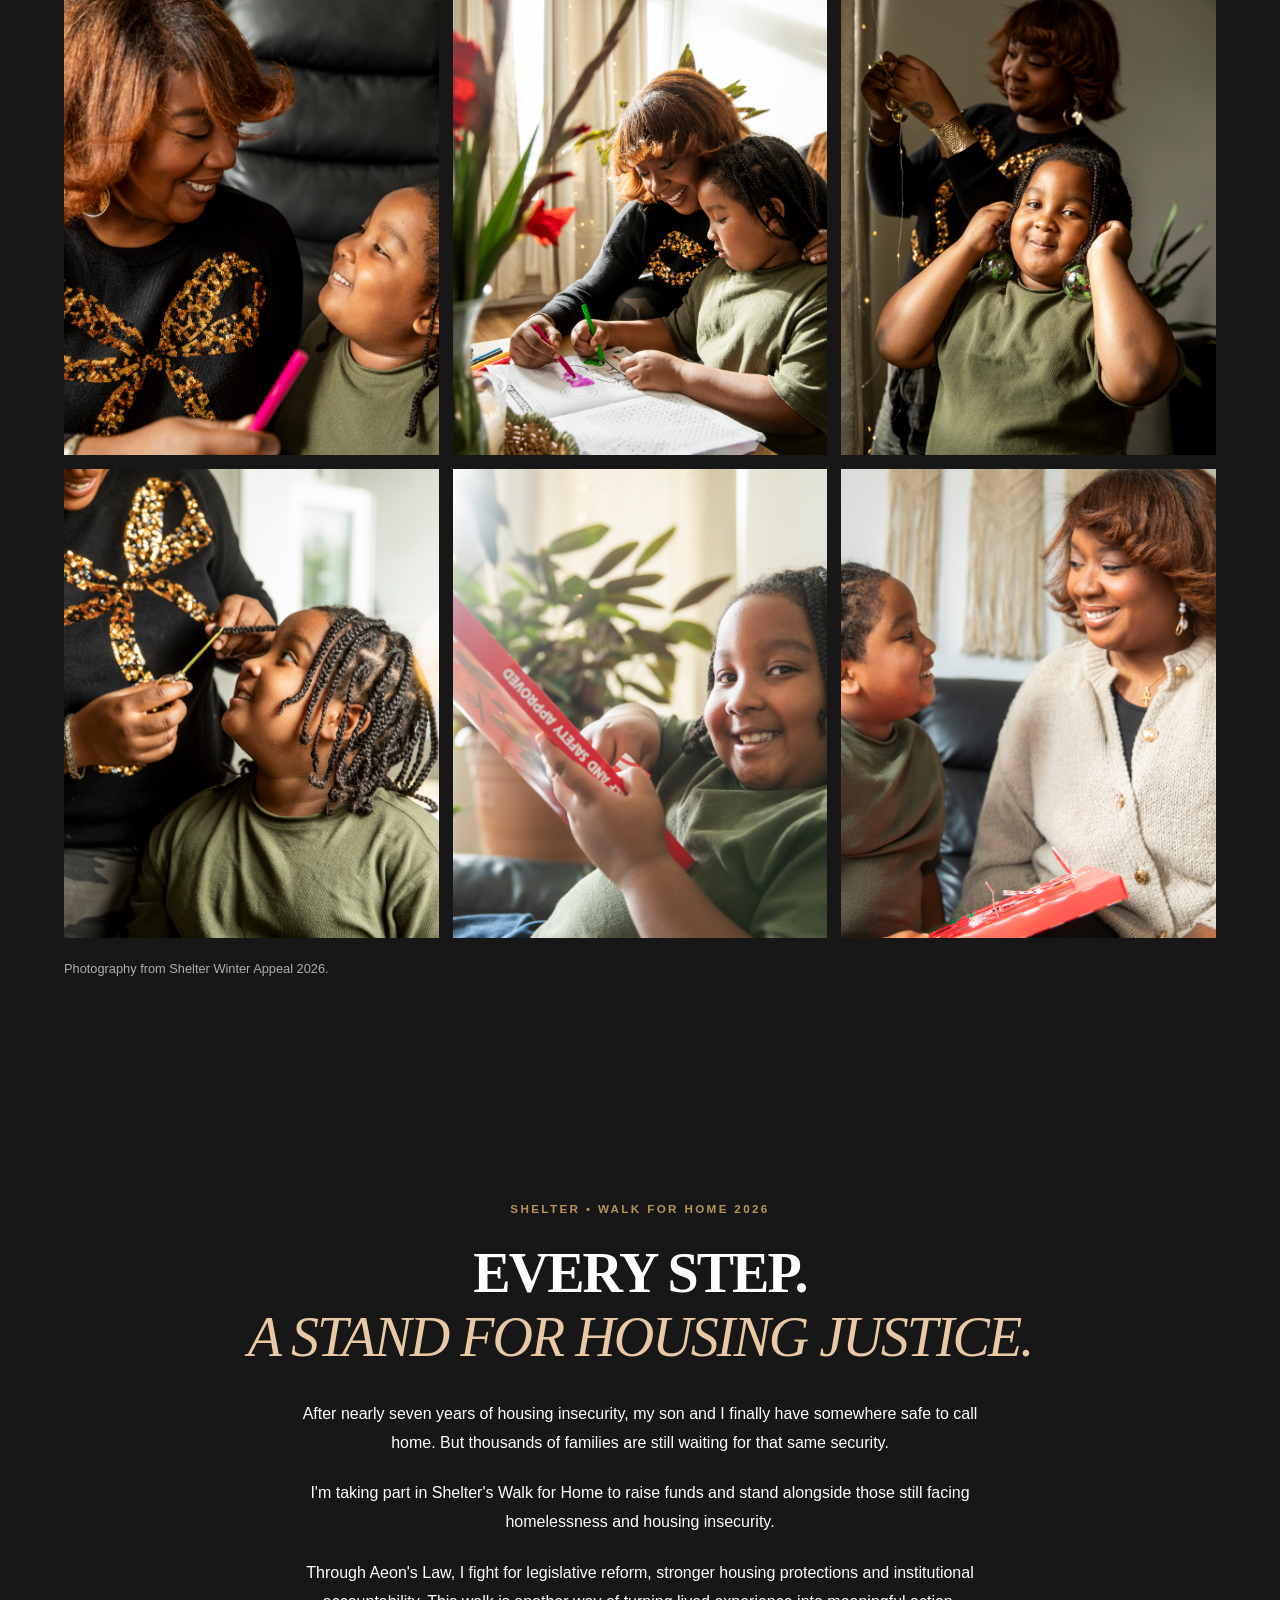
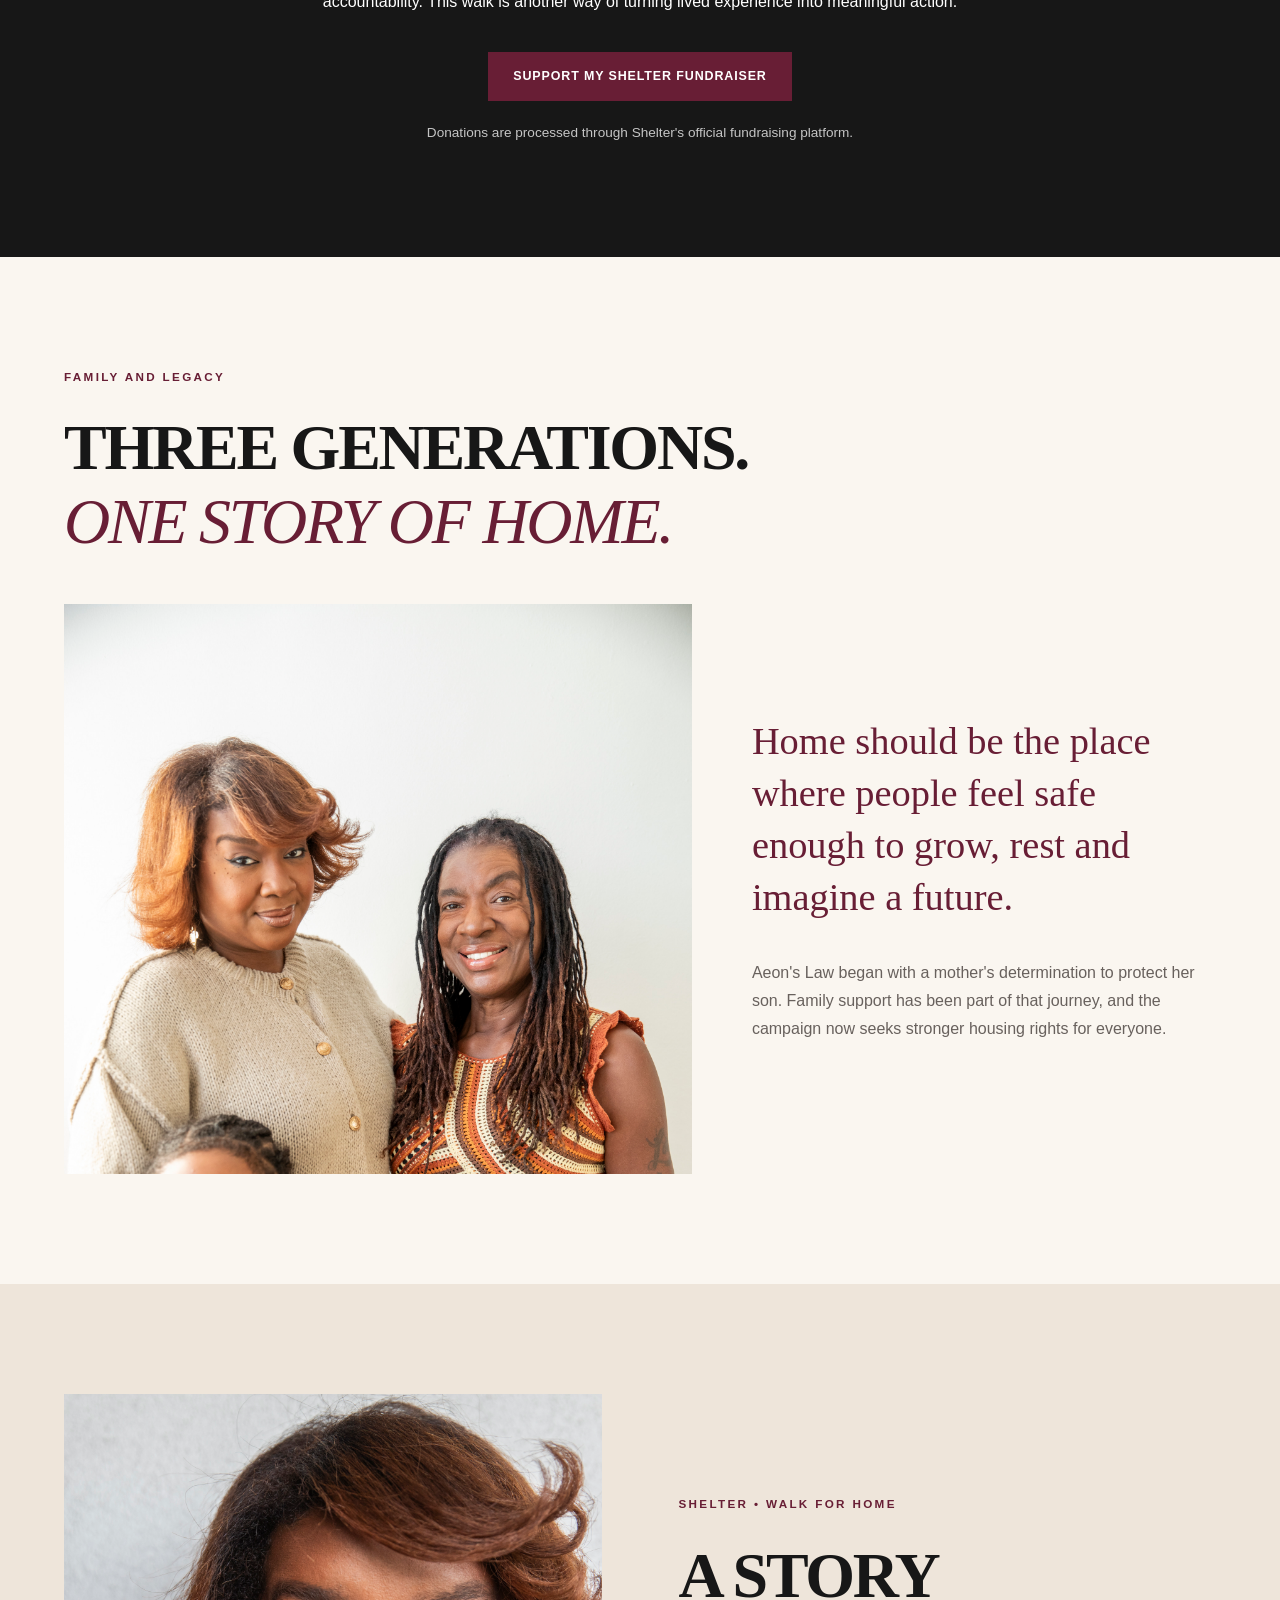
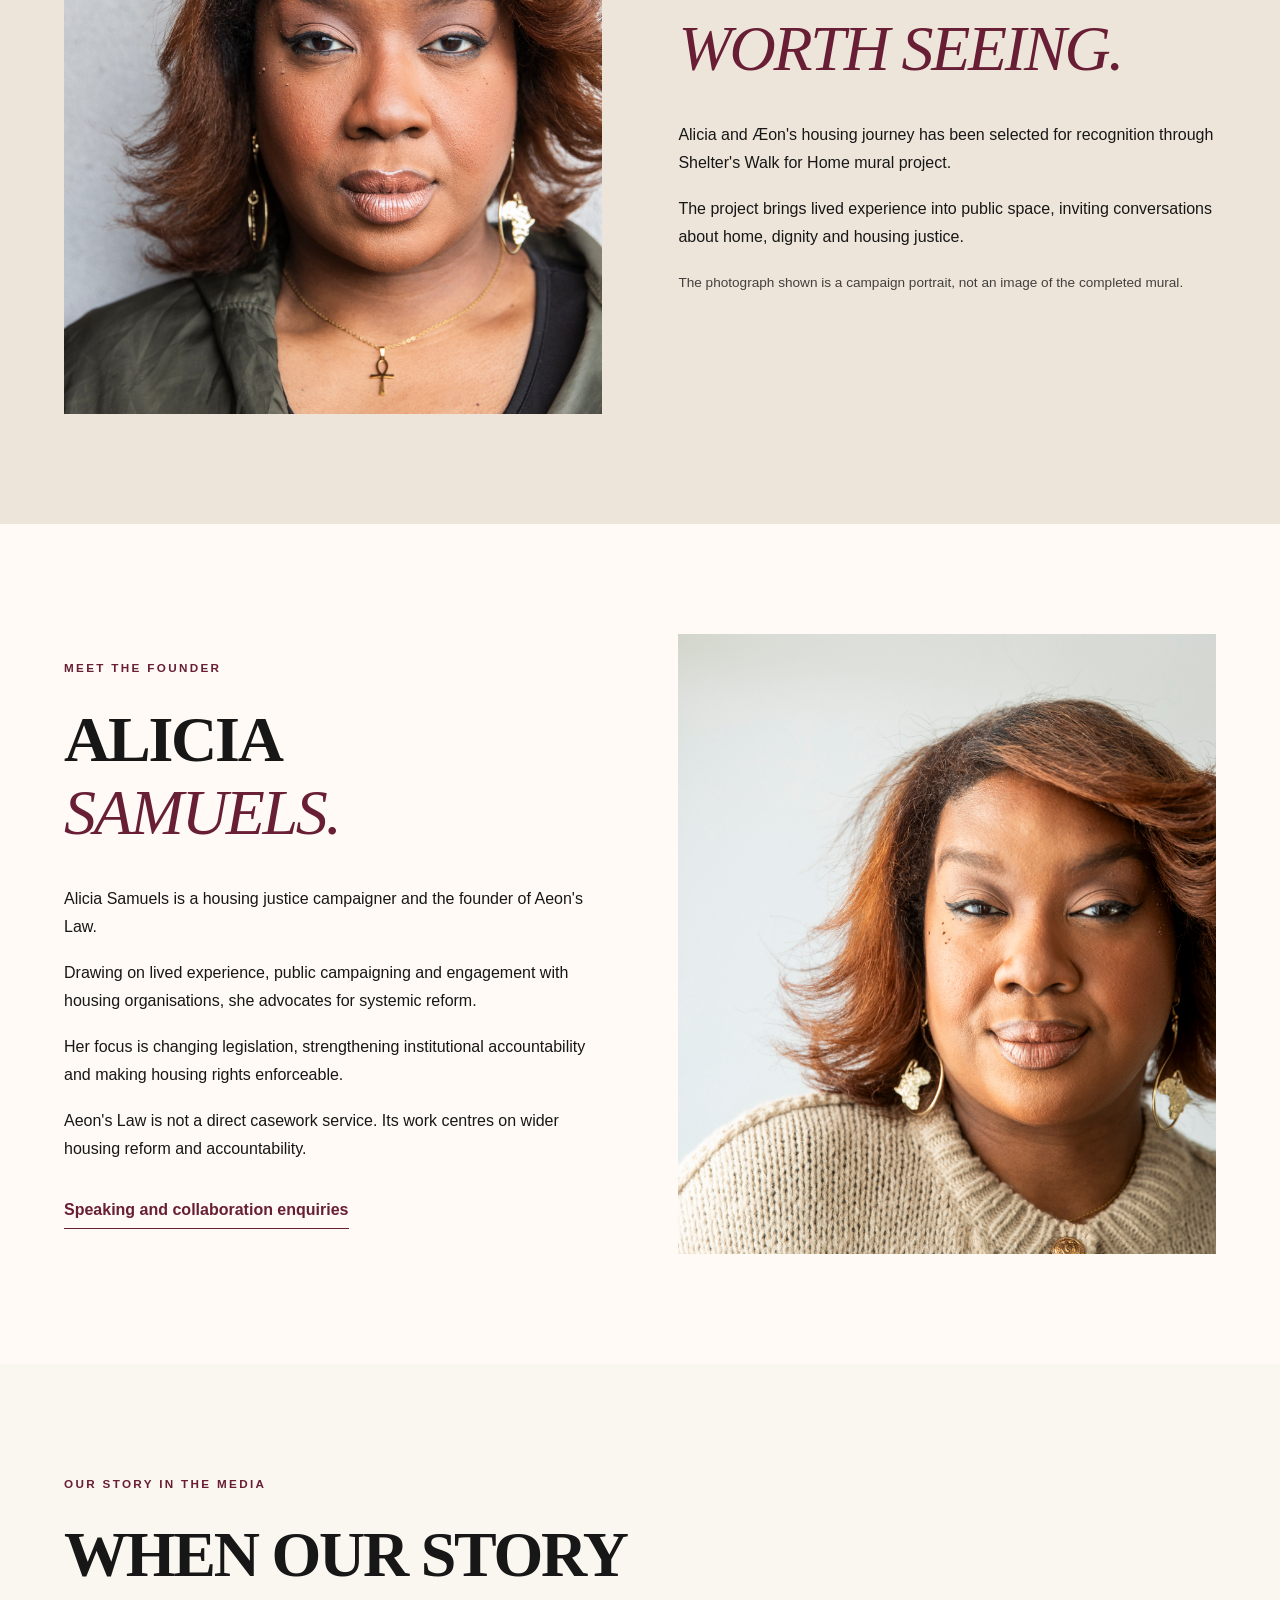
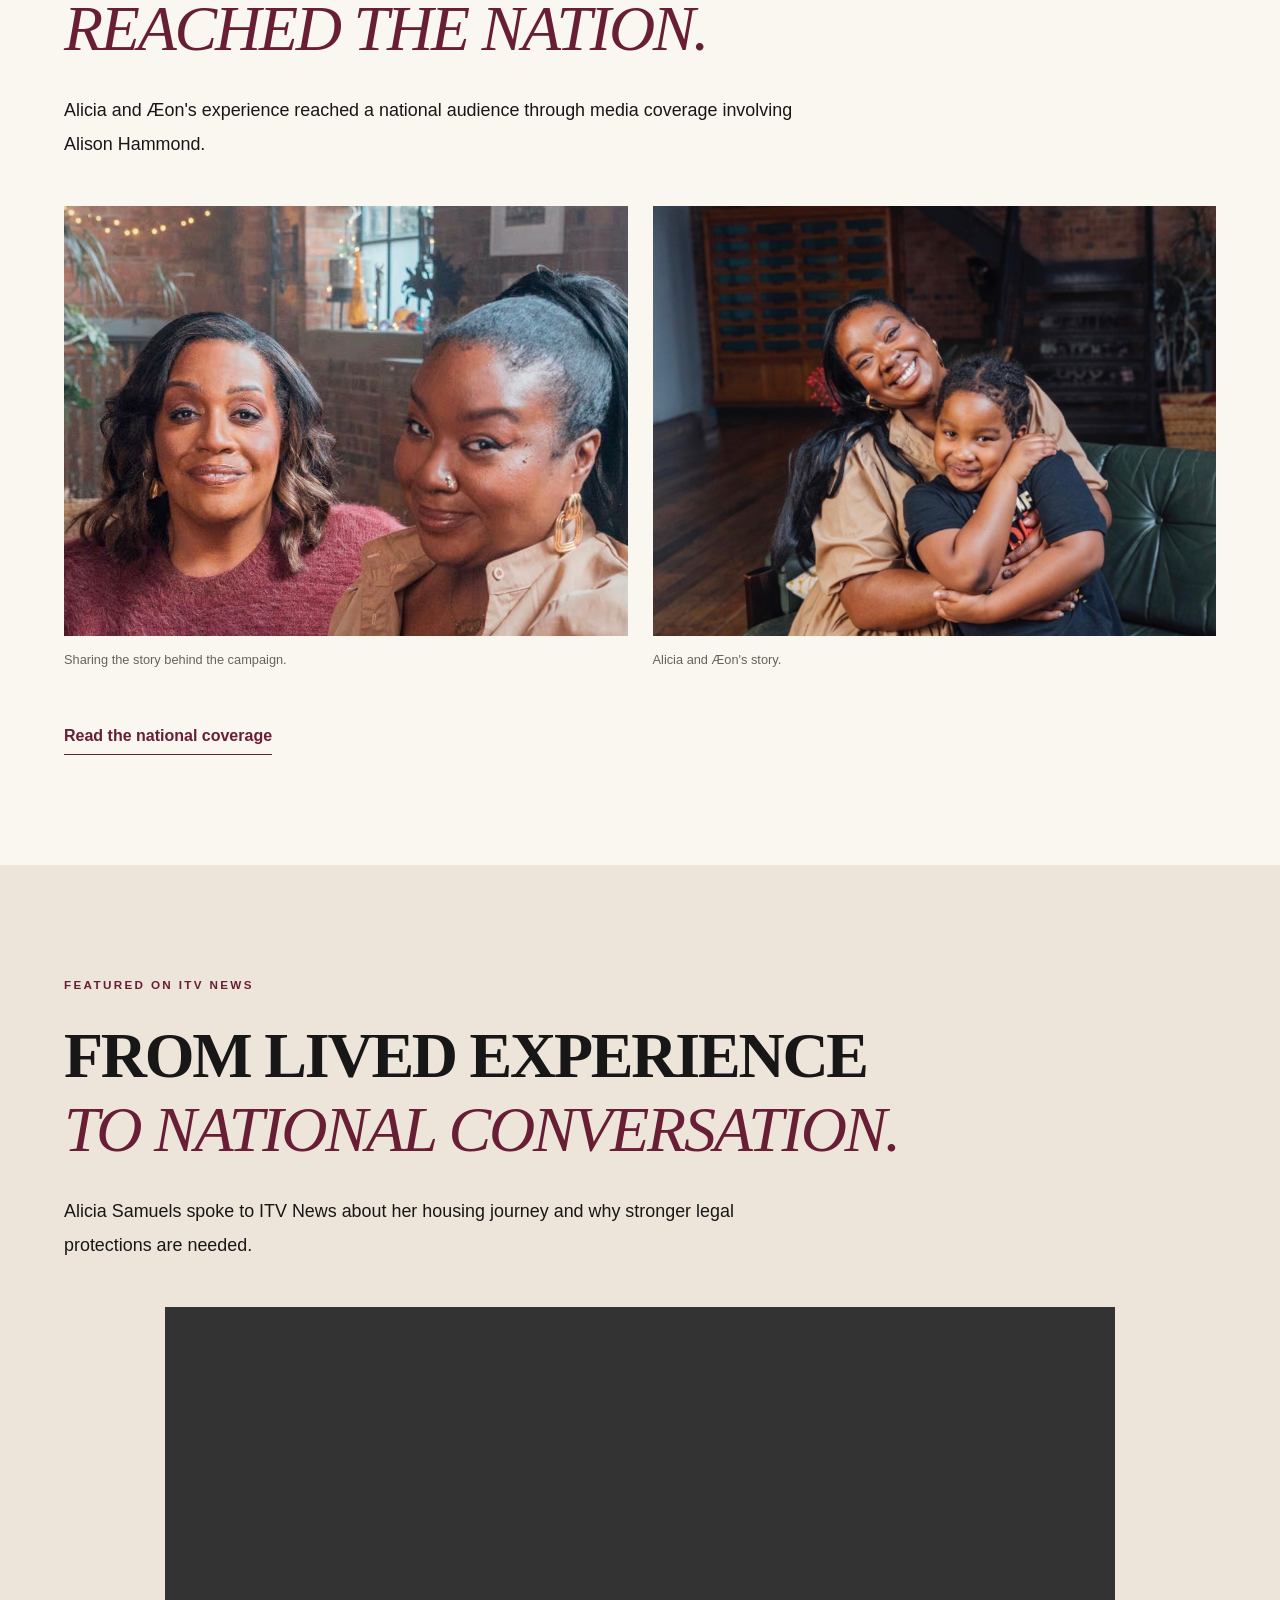
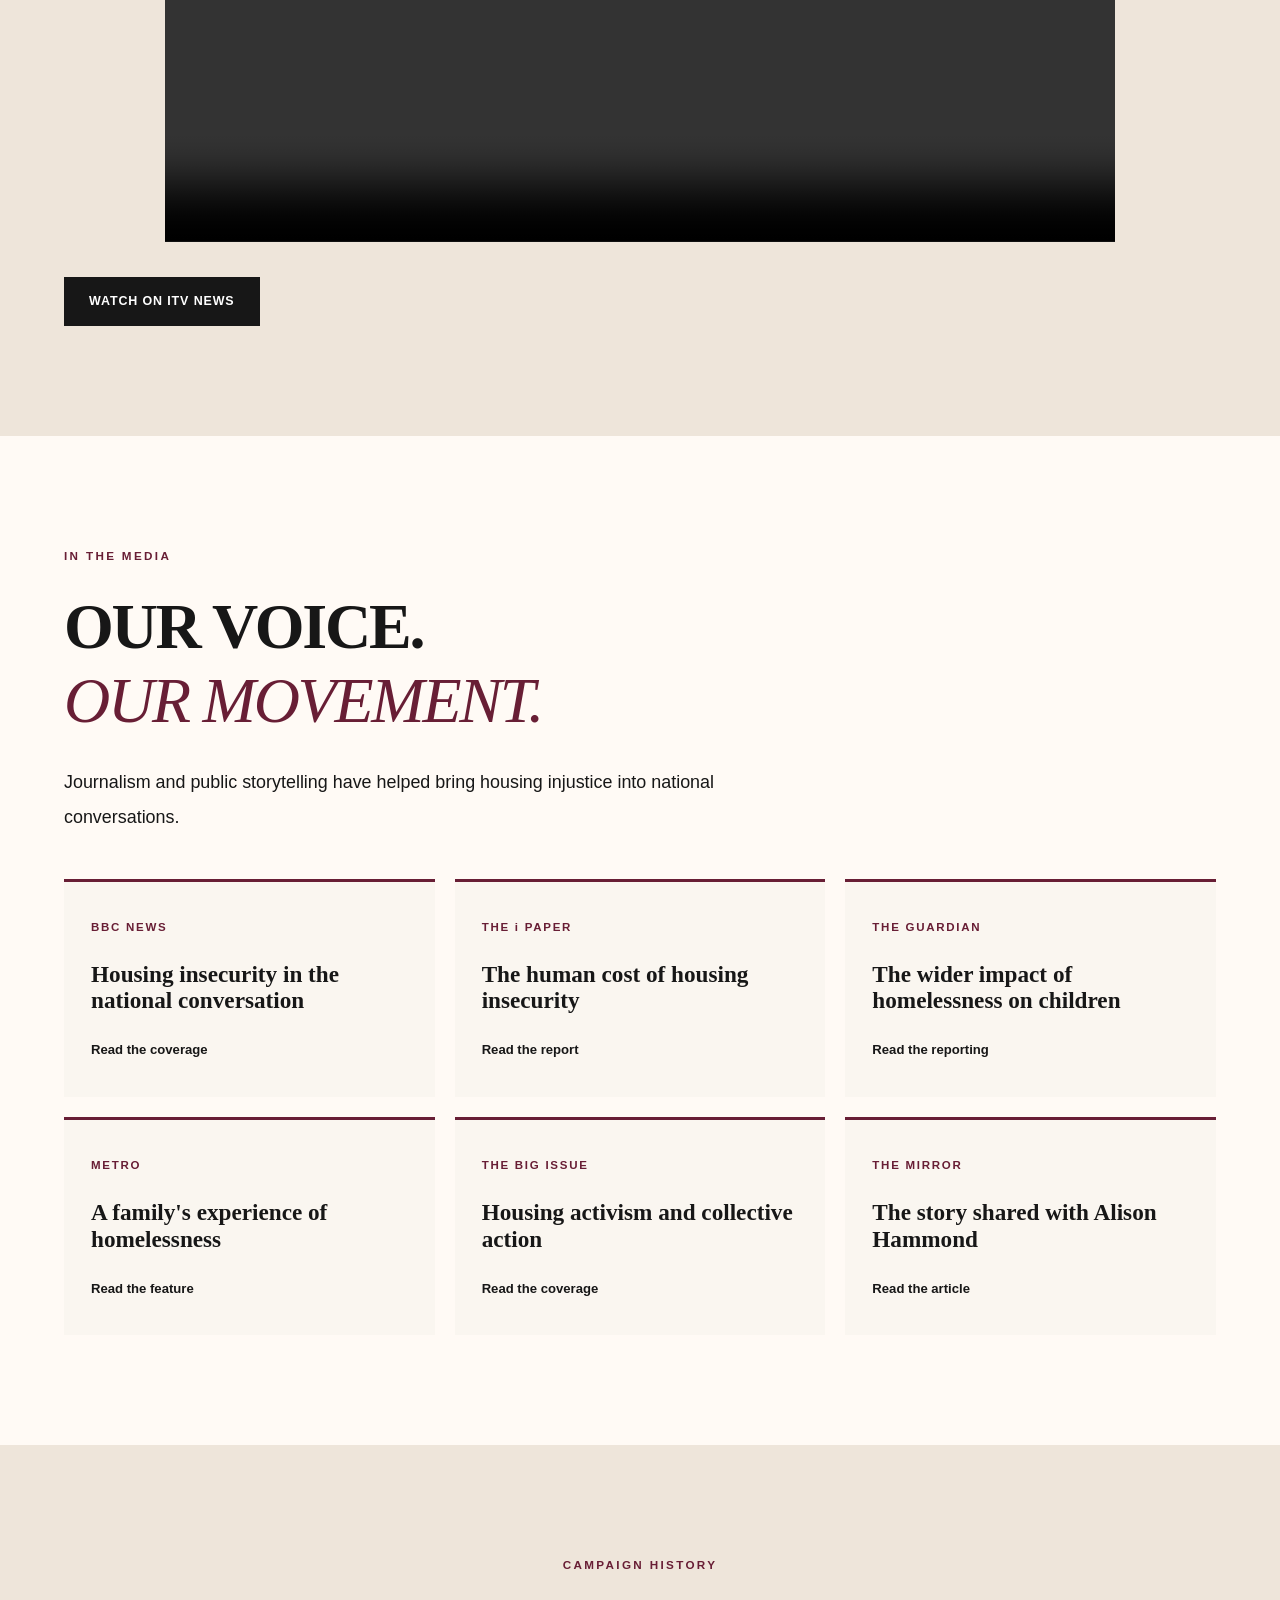
==== commit 8d401997: "Add files via upload" ====
--- a/index.html
+++ b/index.html
@@ -27,6 +27,7 @@
       <a href="#parliament">Parliament</a>
       <a href="#campaigns">Campaigns</a>
       <a href="#winter">Shelter</a>
+      <a href="#walk-for-home">Walk for Home</a>
       <a href="#mural">Mural</a>
       <a href="#media">Media</a>
       <a href="#shop">Shop</a>
@@ -313,6 +314,57 @@
     <p class="photo-credit">Photography from Shelter Winter Appeal 2026.</p>
   </div>
 </section>
+
+<!-- SHELTER WALK FOR HOME FUNDRAISER -->
+<section class="section walk-section" id="walk-for-home">
+  <div class="container narrow">
+
+    <p class="eyebrow">SHELTER • WALK FOR HOME 2026</p>
+
+    <h2>
+      EVERY STEP.<br>
+      <em>A STAND FOR HOUSING JUSTICE.</em>
+    </h2>
+
+    <p>
+      After nearly seven years of housing insecurity,
+      my son and I finally have somewhere safe to call home.
+      But thousands of families are still waiting for
+      that same security.
+    </p>
+
+    <p>
+      I'm taking part in Shelter's Walk for Home
+      to raise funds and stand alongside those
+      still facing homelessness and housing insecurity.
+    </p>
+
+    <p>
+      Through Aeon's Law, I fight for legislative reform,
+      stronger housing protections and institutional
+      accountability. This walk is another way of
+      turning lived experience into meaningful action.
+    </p>
+
+    <div class="button-row">
+      <a
+        class="button button-primary"
+        href="https://events.shelter.org.uk/s/697/841"
+        target="_blank"
+        rel="noopener noreferrer"
+      >
+        SUPPORT MY SHELTER FUNDRAISER
+      </a>
+    </div>
+
+    <p class="small-note">
+      Donations are processed through Shelter's
+      official fundraising platform.
+    </p>
+
+  </div>
+</section>
+
 
 <!-- FAMILY -->
 <section class="section family-section" id="family">
--- a/style.css
+++ b/style.css
@@ -895,3 +895,39 @@
     animation-duration: .01ms !important;
   }
 }
+
+/* SHELTER WALK FOR HOME */
+
+.walk-section {
+  background: #171717;
+  color: #ffffff;
+  text-align: center;
+  padding: 90px 20px;
+}
+
+.walk-section h2 {
+  font-size: clamp(2rem, 5vw, 3.5rem);
+  line-height: 1.15;
+  margin-bottom: 30px;
+}
+
+.walk-section h2 em {
+  color: #e9c9a4;
+}
+
+.walk-section p {
+  max-width: 680px;
+  margin: 0 auto 22px;
+  line-height: 1.8;
+}
+
+.walk-section .button-row {
+  justify-content: center;
+  margin-top: 35px;
+}
+
+.walk-section .small-note {
+  margin-top: 20px;
+  font-size: 0.85rem;
+  opacity: 0.75;
+}
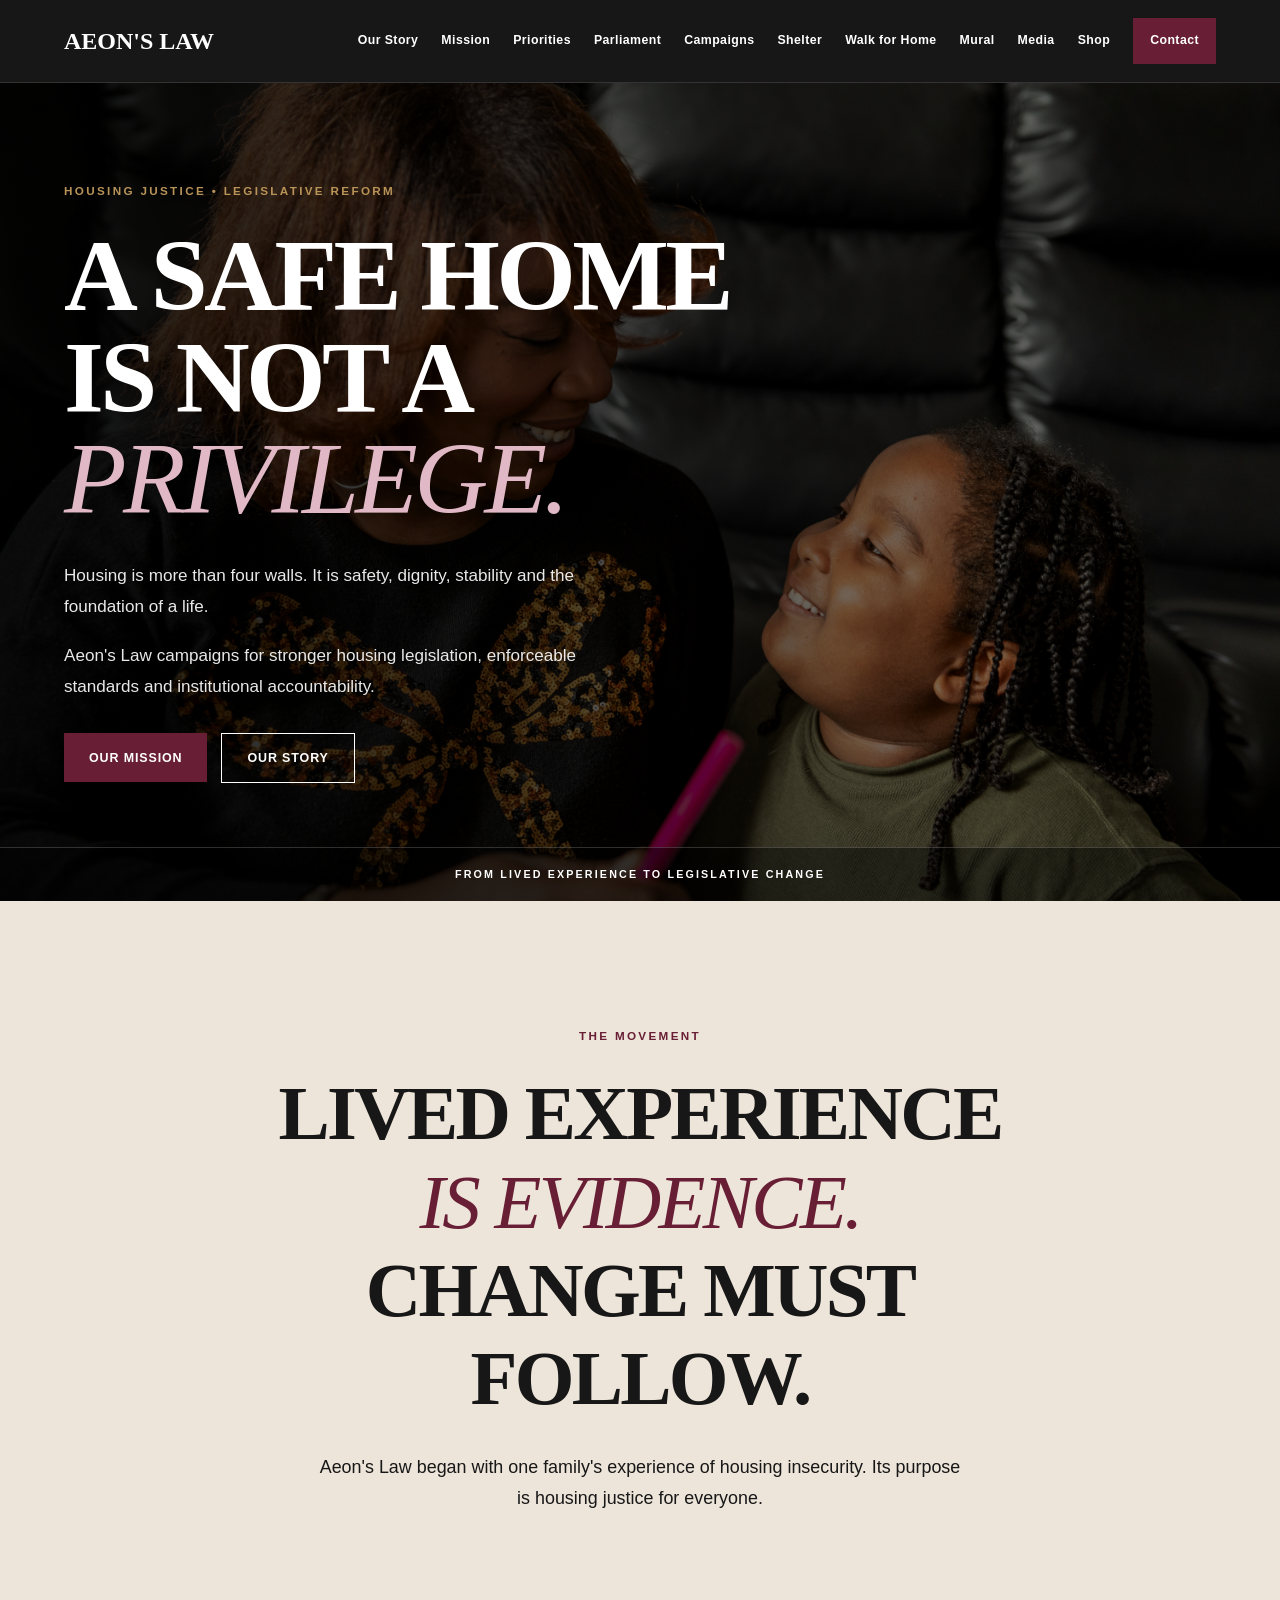
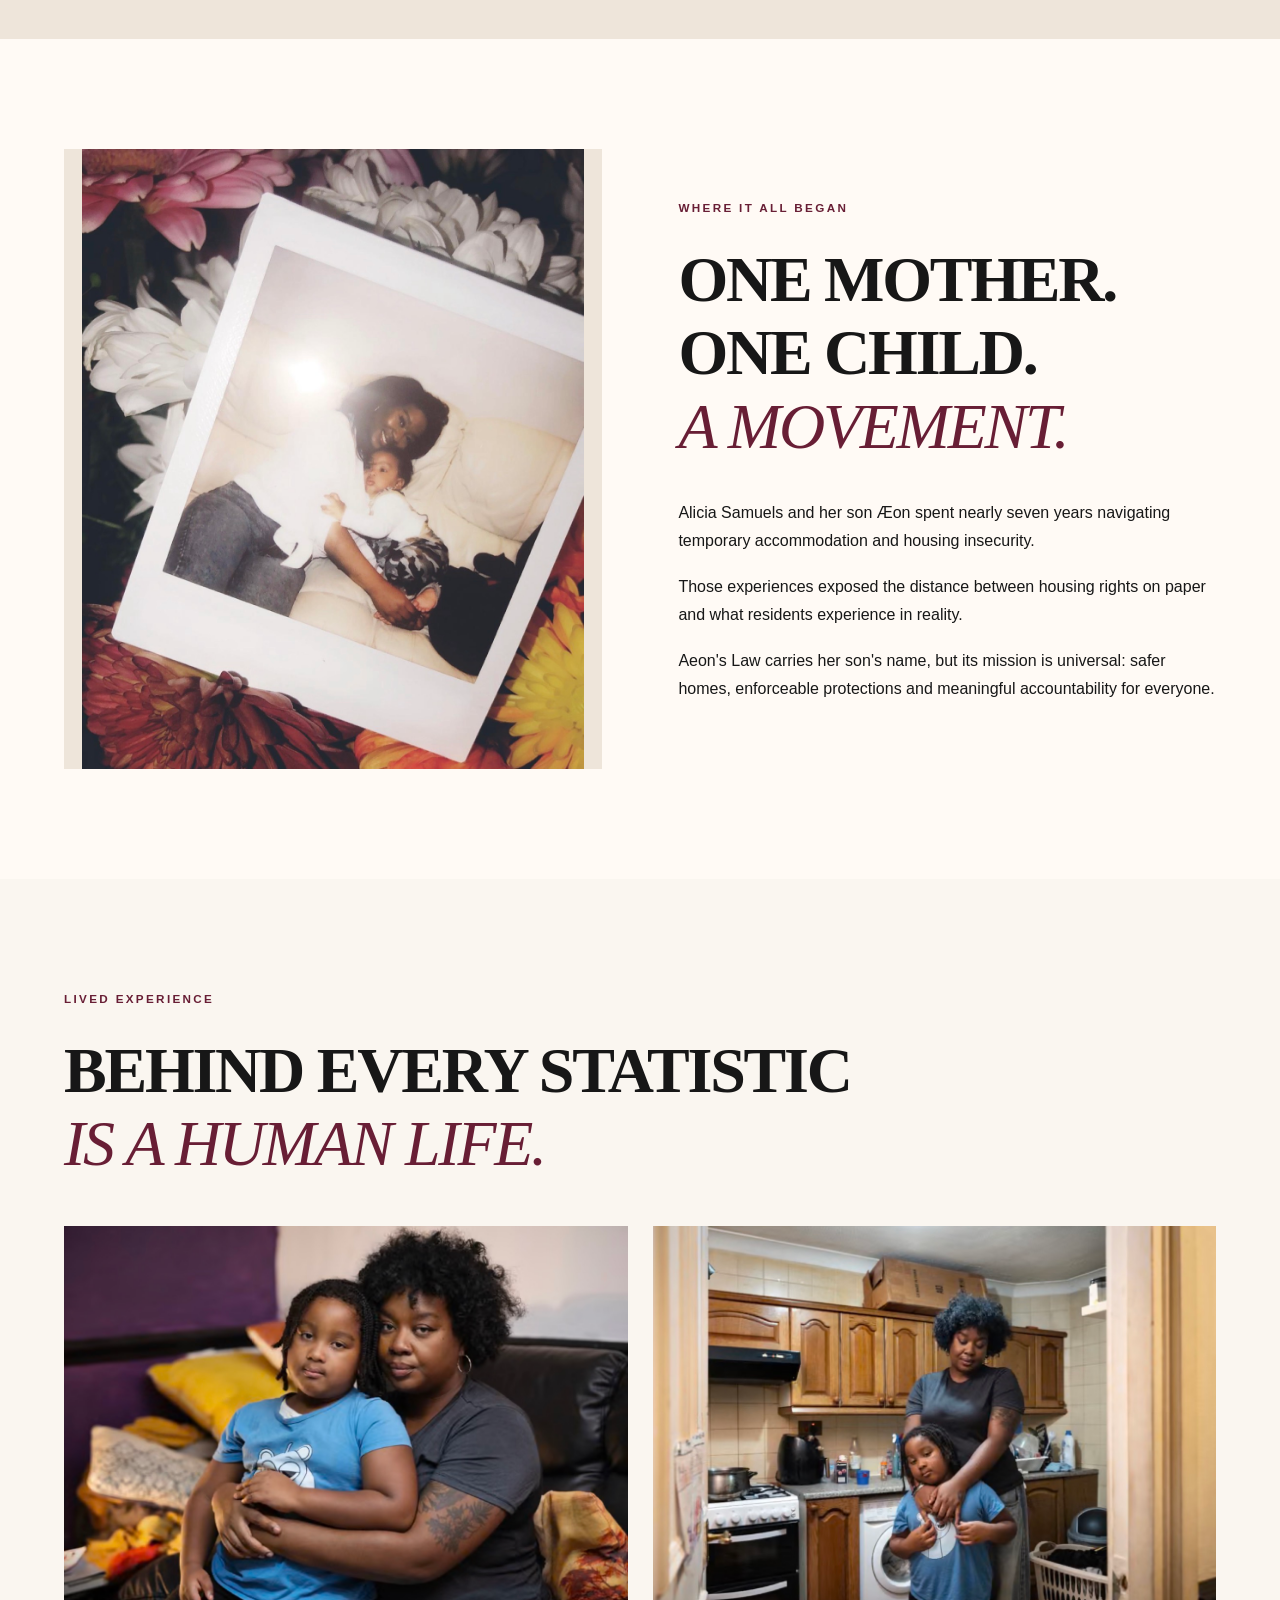
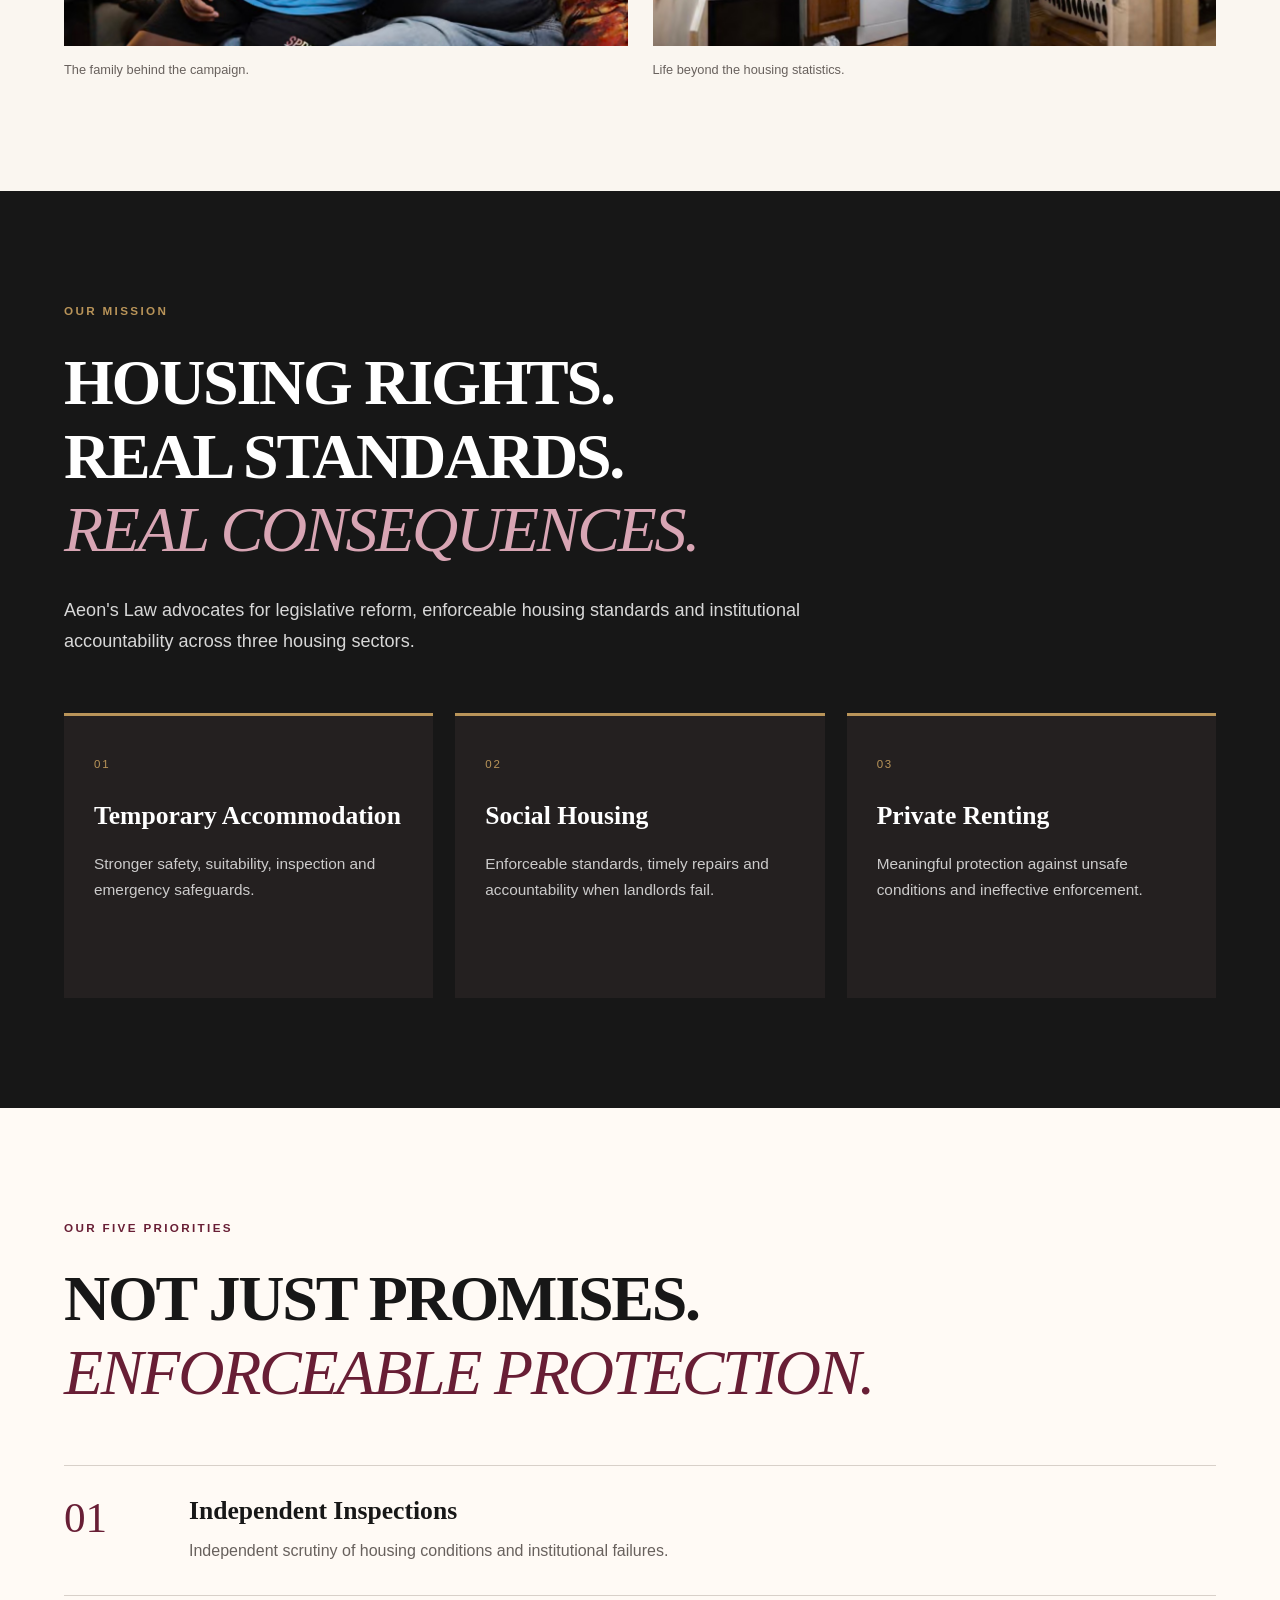
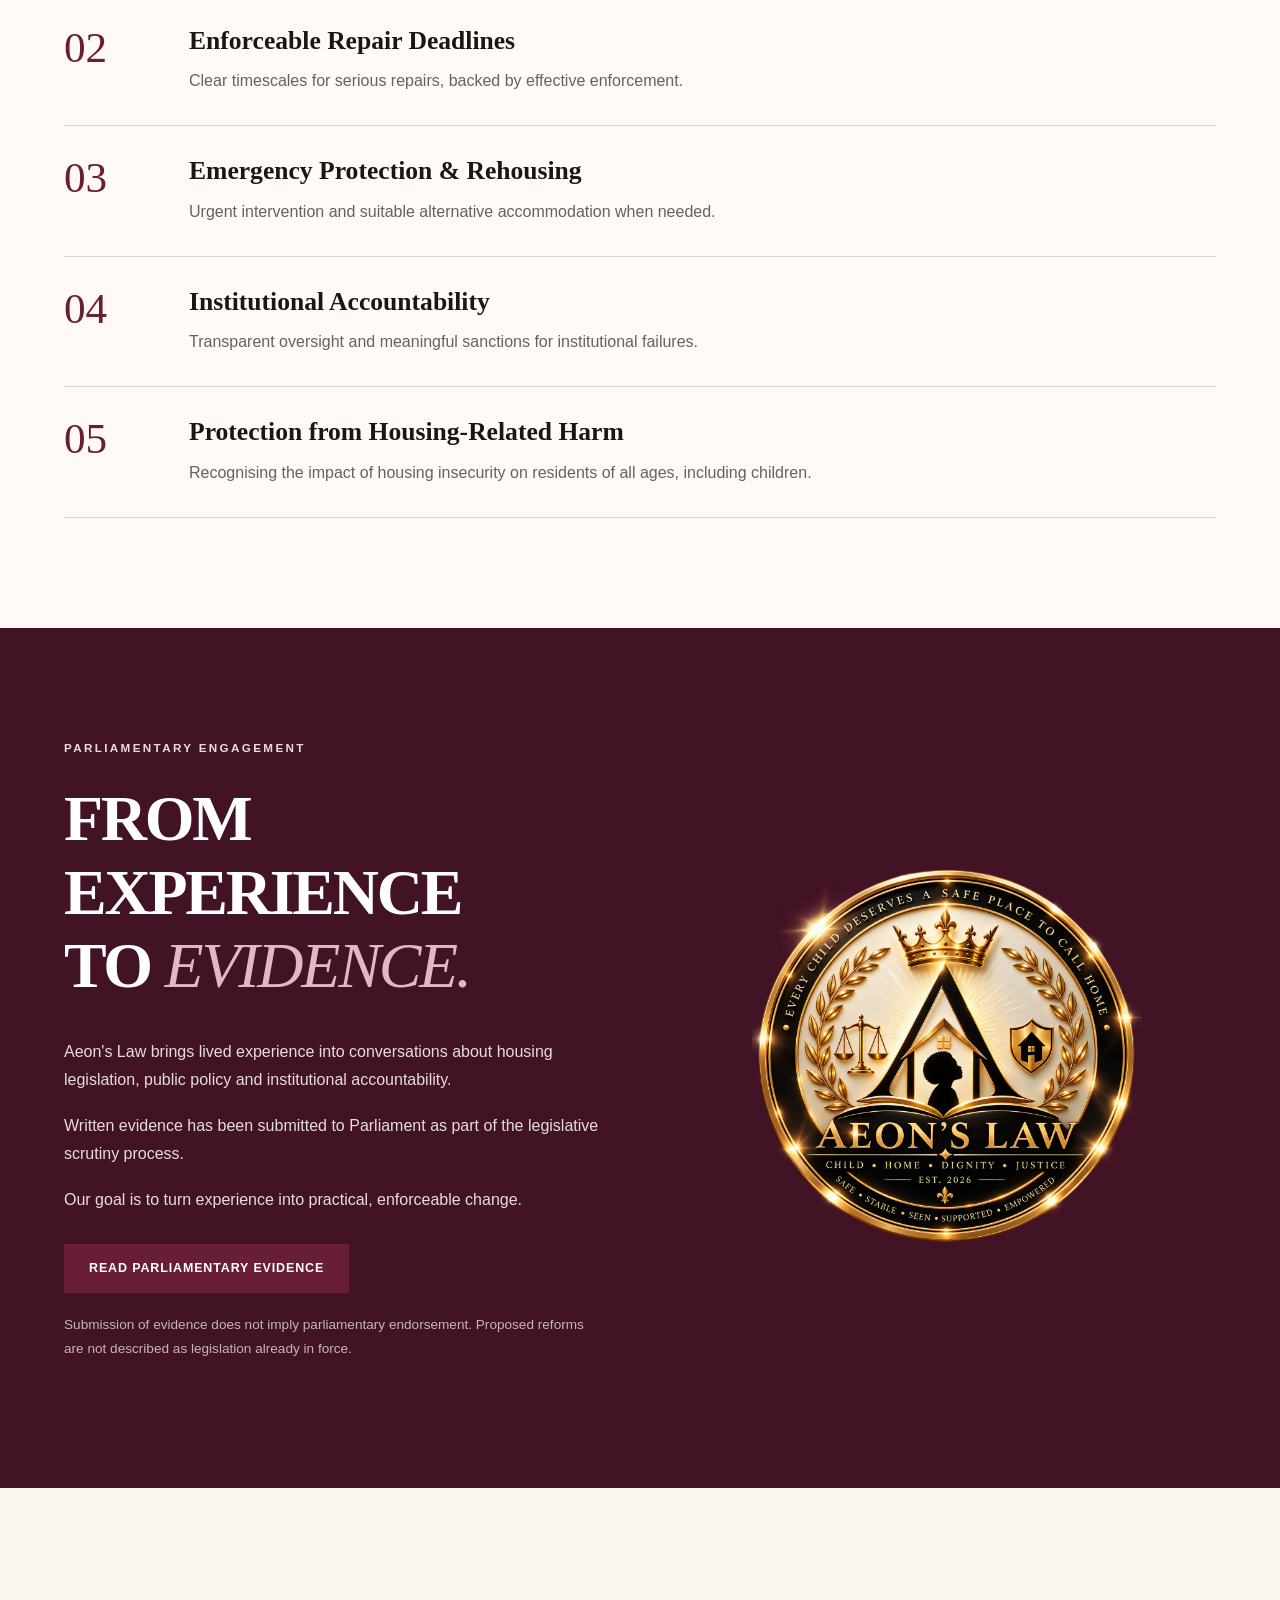
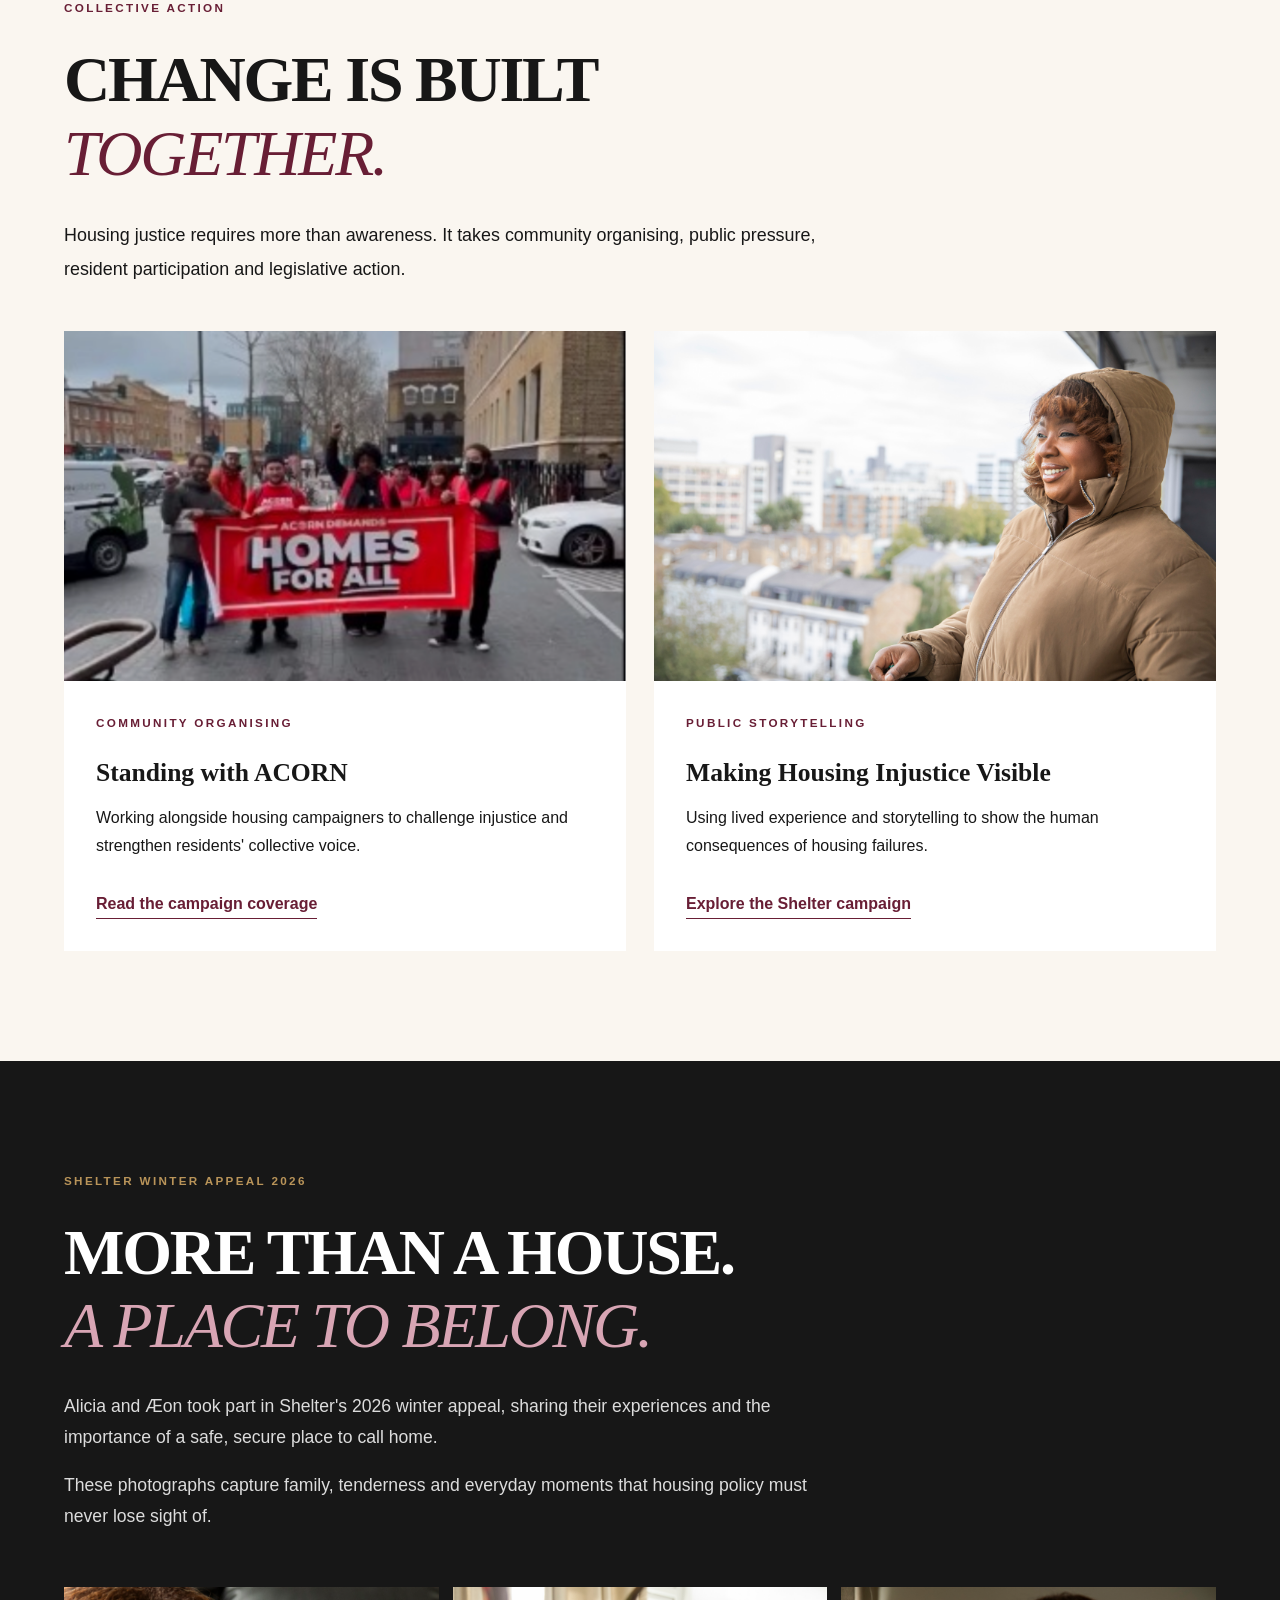
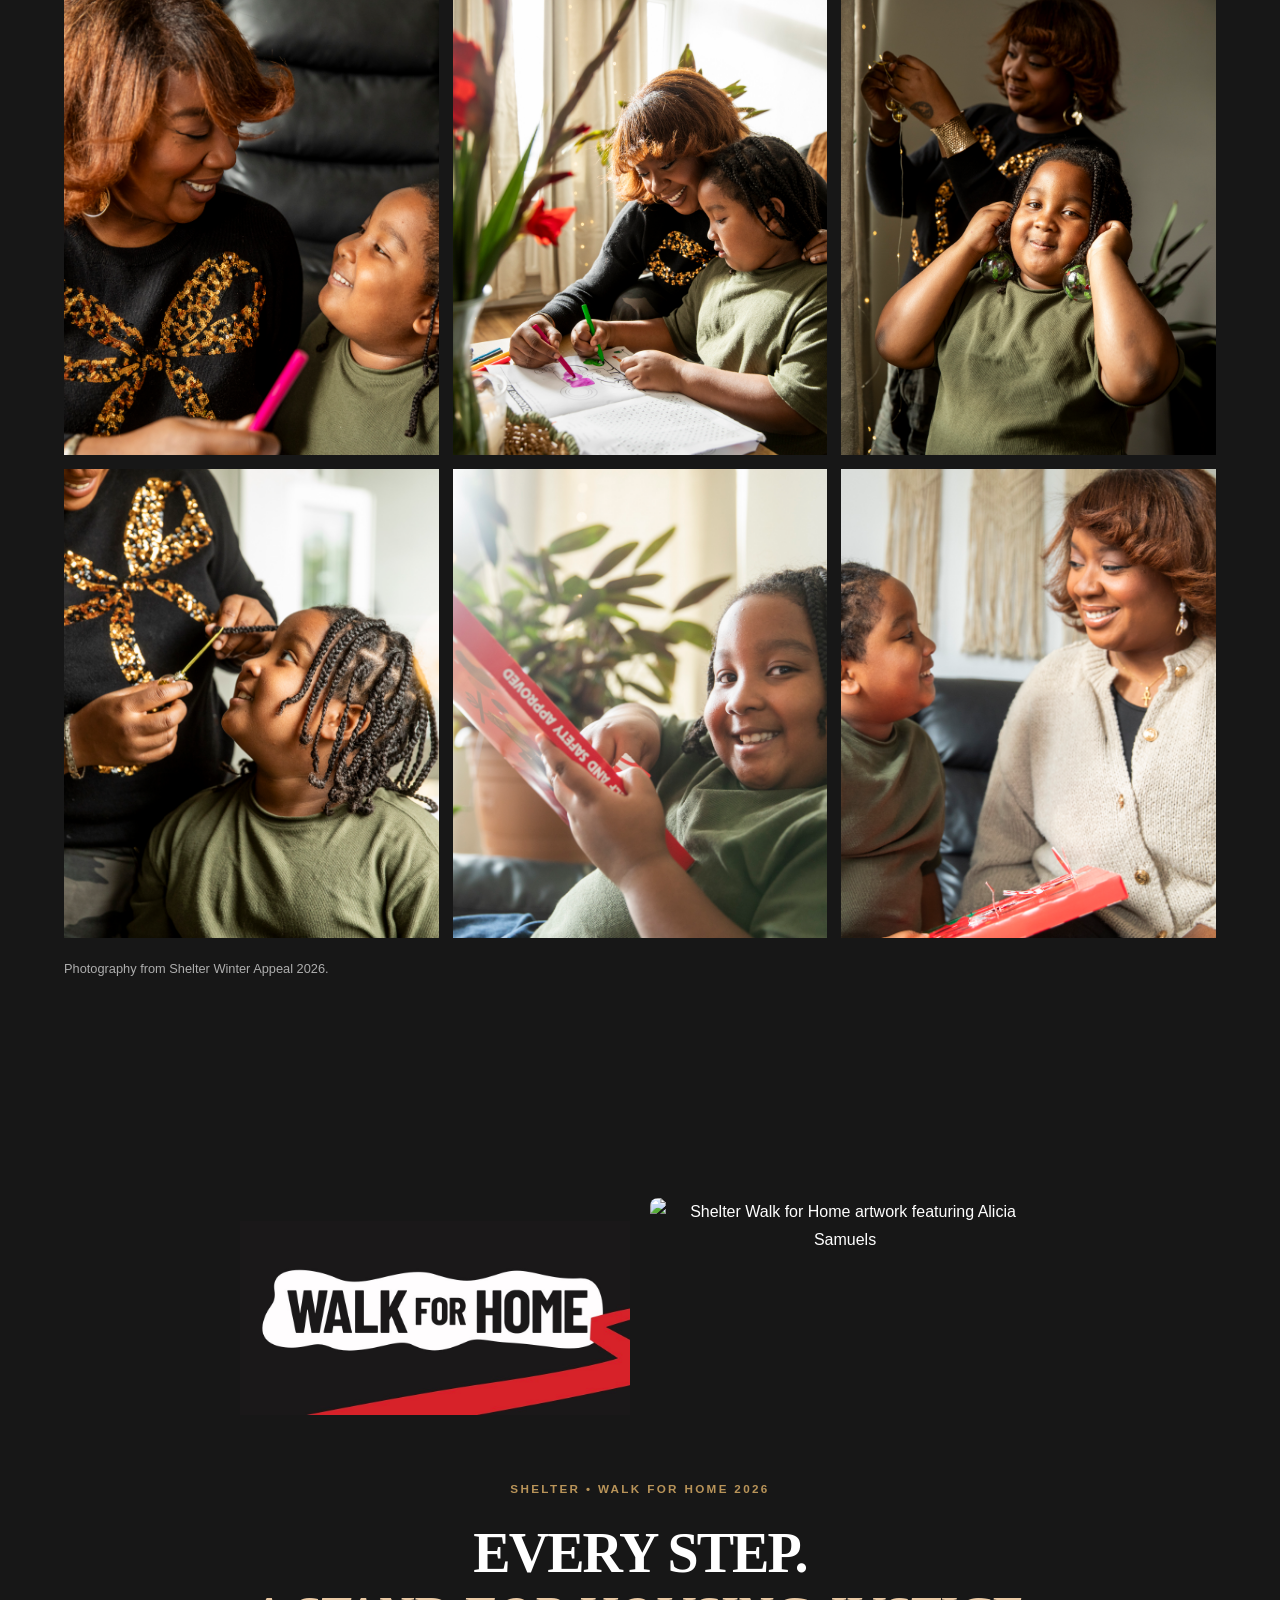
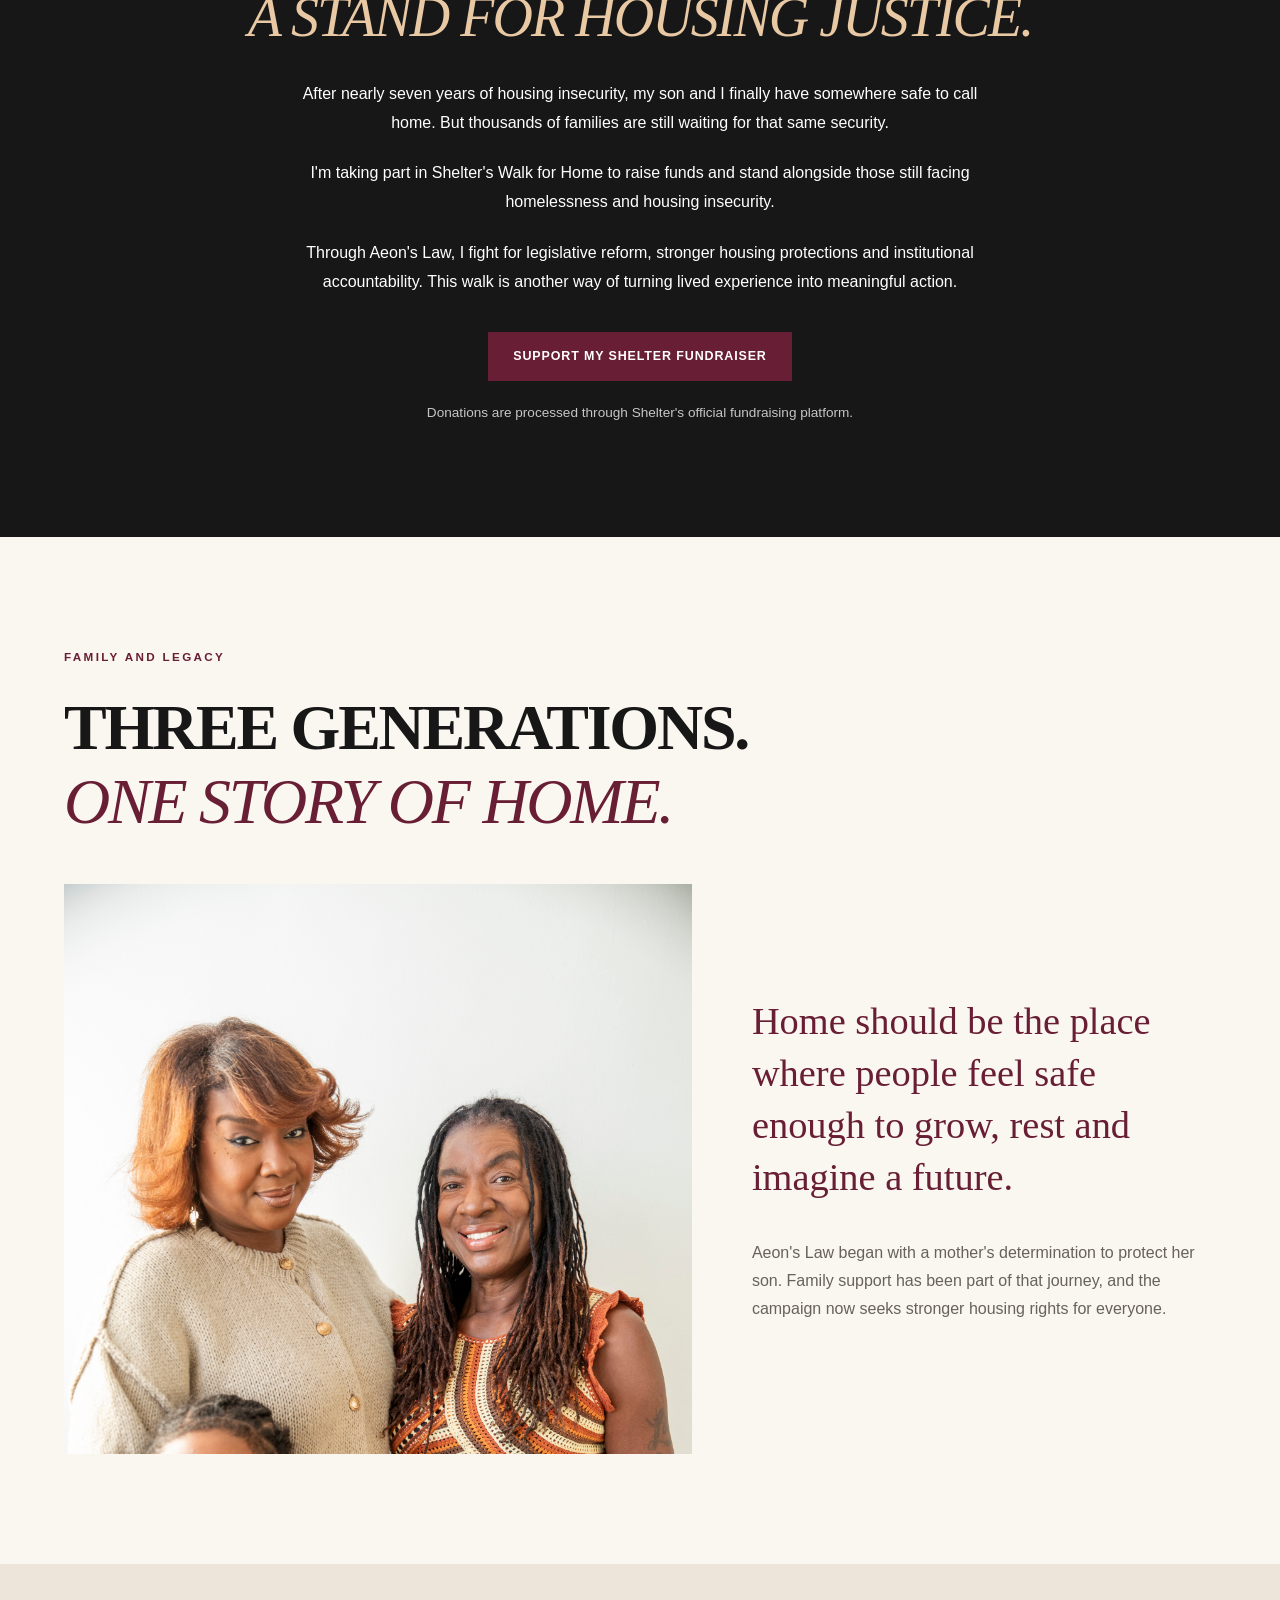
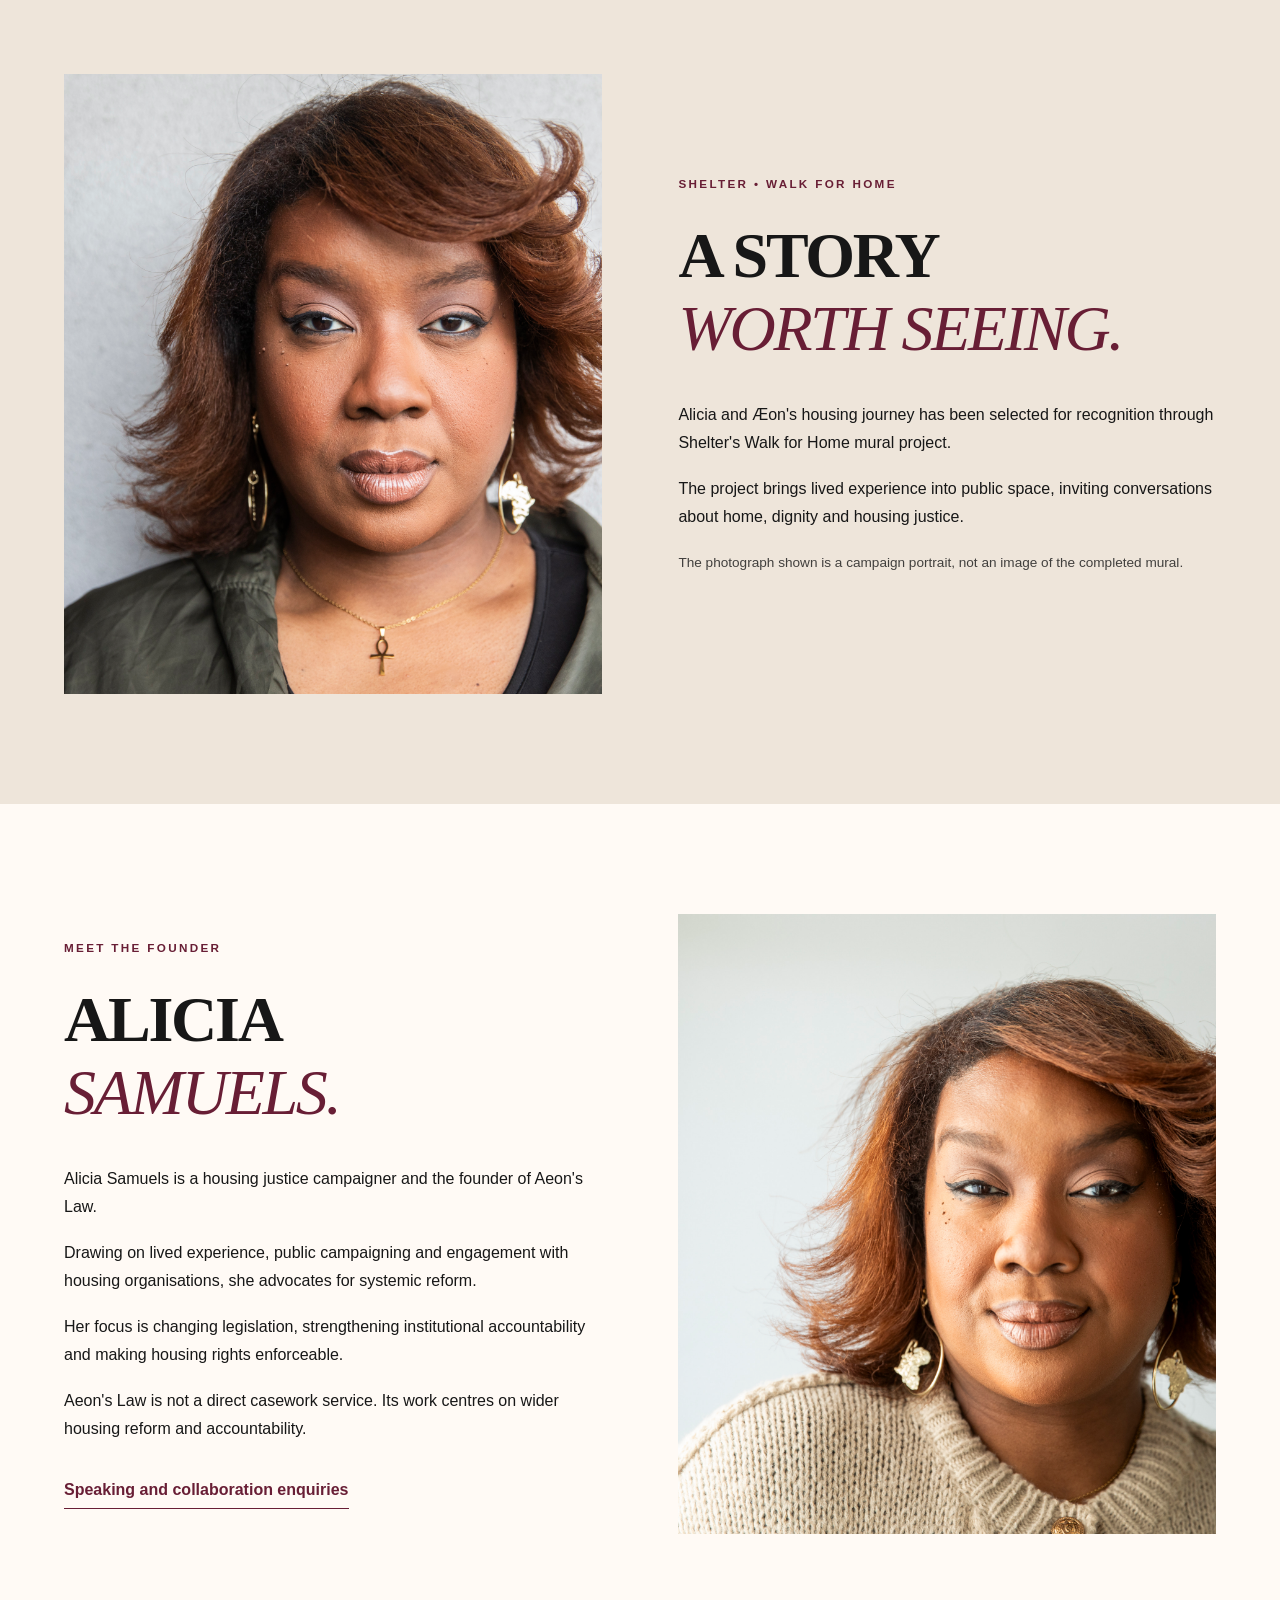
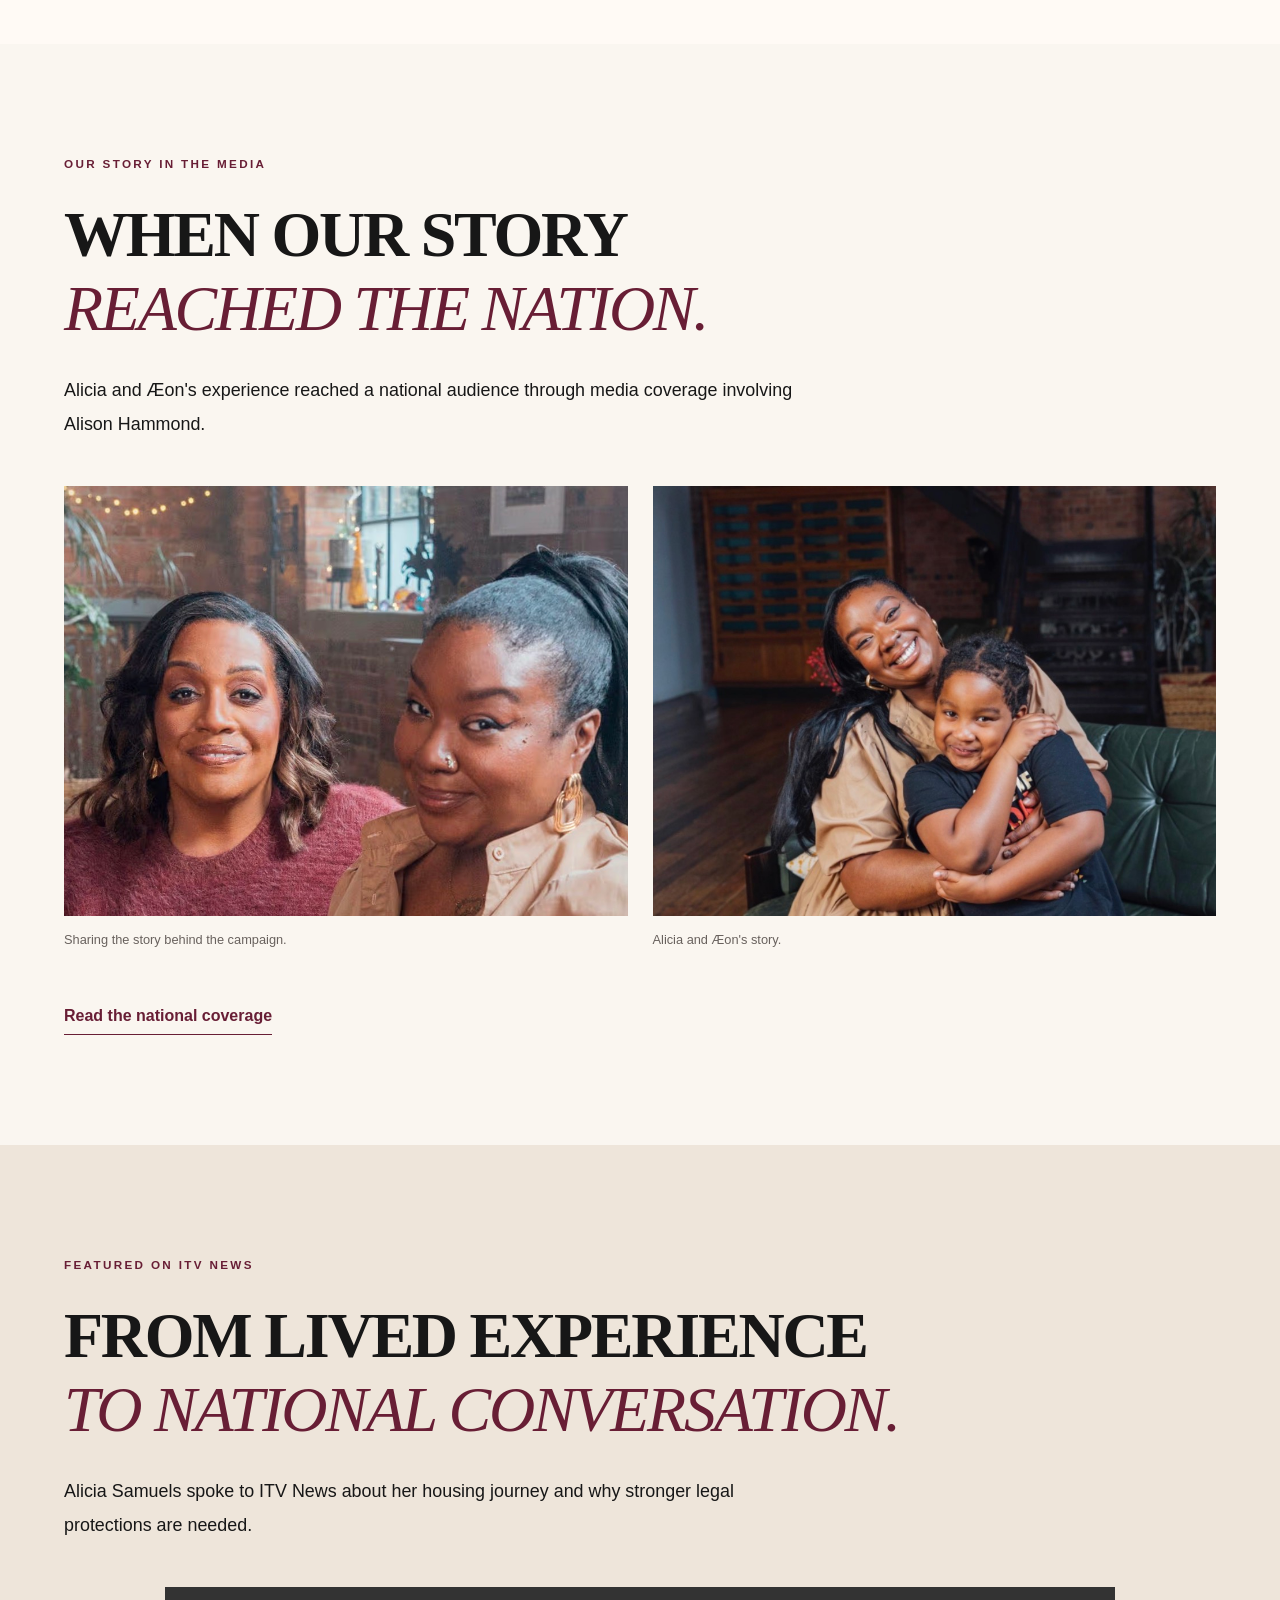
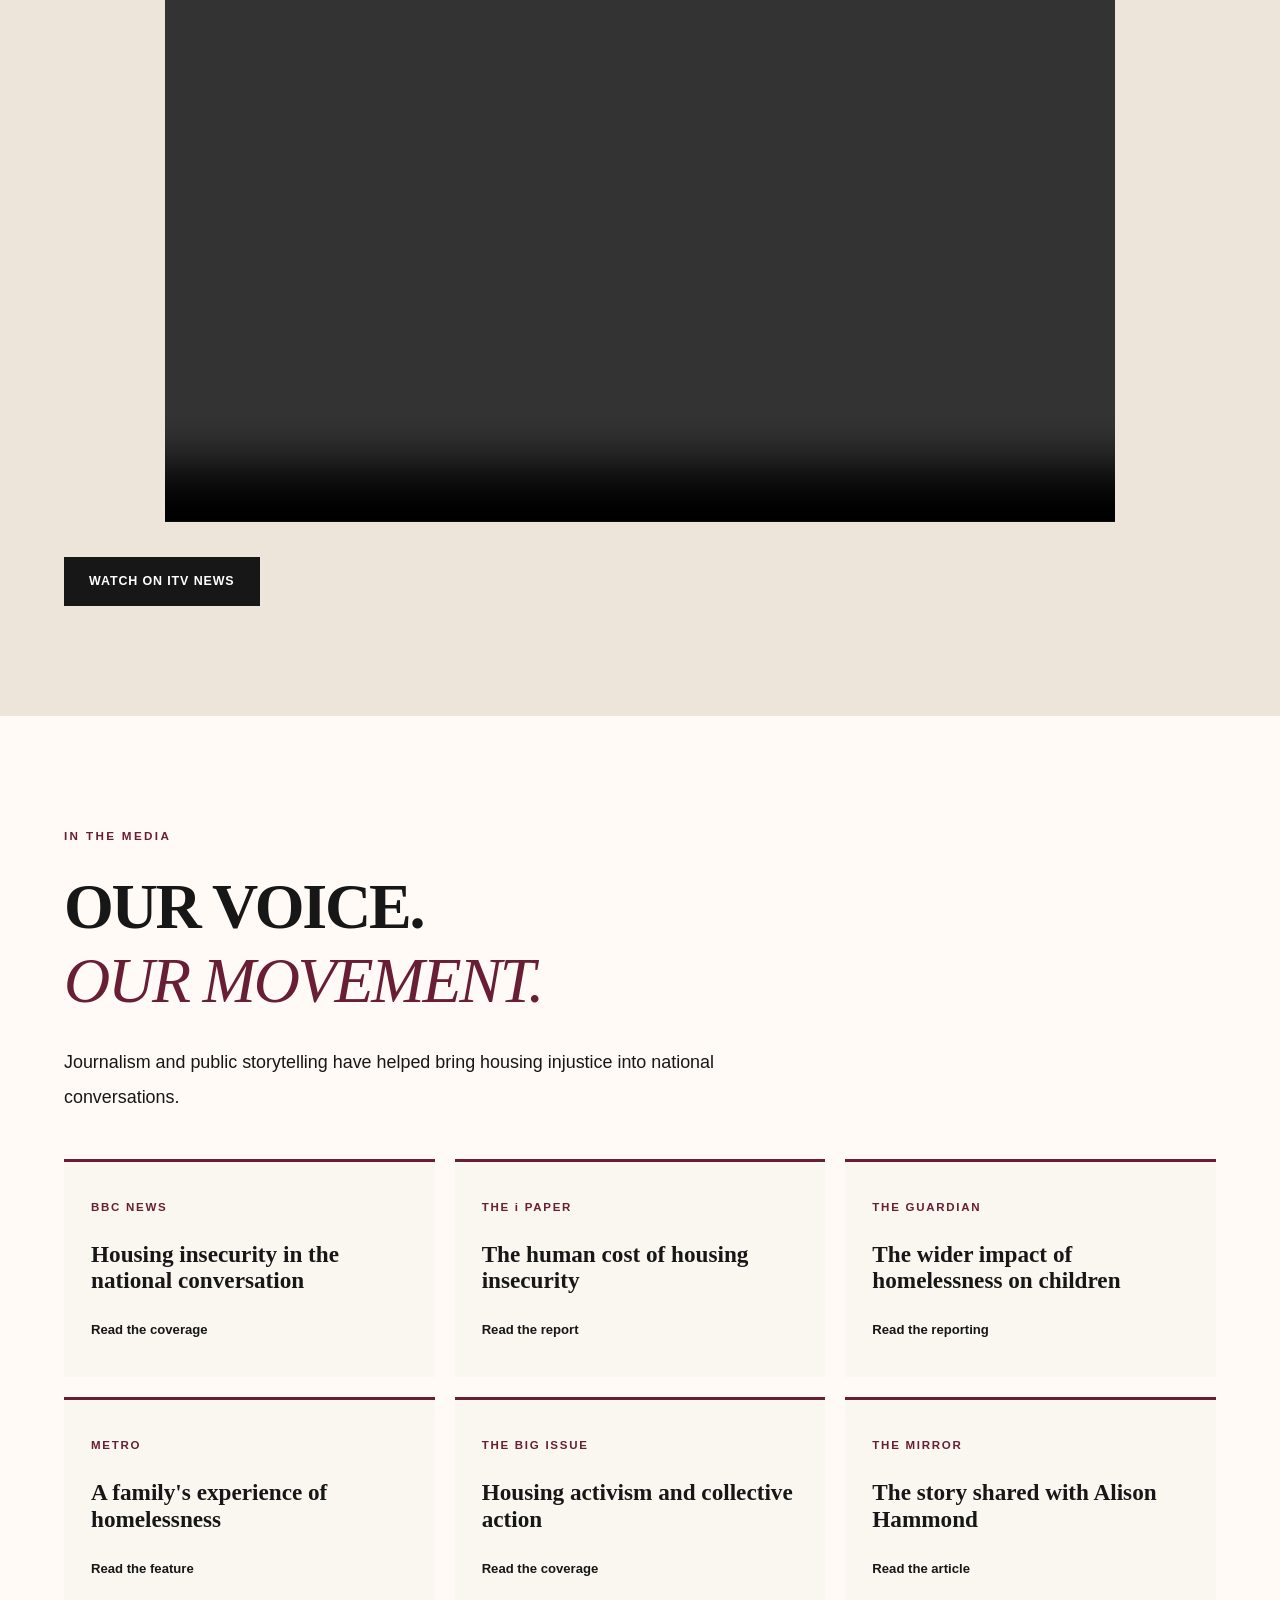
==== commit 4cbfd212: "Add files via upload" ====
--- a/index.html
+++ b/index.html
@@ -319,6 +319,27 @@
 <section class="section walk-section" id="walk-for-home">
   <div class="container narrow">
 
+
+
+<div class="walk-gallery">
+  <img
+    src="./images/walkforhome.jpg"
+    alt="Shelter Walk for Home campaign graphic"
+    loading="lazy"
+  >
+
+  <img
+    src="./images/walk for home mural.jpg"
+    alt="Shelter Walk for Home artwork featuring Alicia Samuels"
+    loading="lazy"
+  >
+</div>
+
+
+
+
+
+
     <p class="eyebrow">SHELTER • WALK FOR HOME 2026</p>
 
     <h2>
--- a/style.css
+++ b/style.css
@@ -931,3 +931,29 @@
   font-size: 0.85rem;
   opacity: 0.75;
 }
+
+/* WALK FOR HOME IMAGES */
+
+.walk-gallery {
+  display: grid;
+  grid-template-columns: repeat(2, minmax(0, 1fr));
+  gap: 20px;
+  margin-bottom: 40px;
+}
+
+.walk-gallery img {
+  width: 100%;
+  height: 240px;
+  object-fit: contain;
+  border-radius: 8px;
+}
+
+@media (max-width: 600px) {
+  .walk-gallery {
+    grid-template-columns: 1fr;
+  }
+
+  .walk-gallery img {
+    height: auto;
+  }
+}
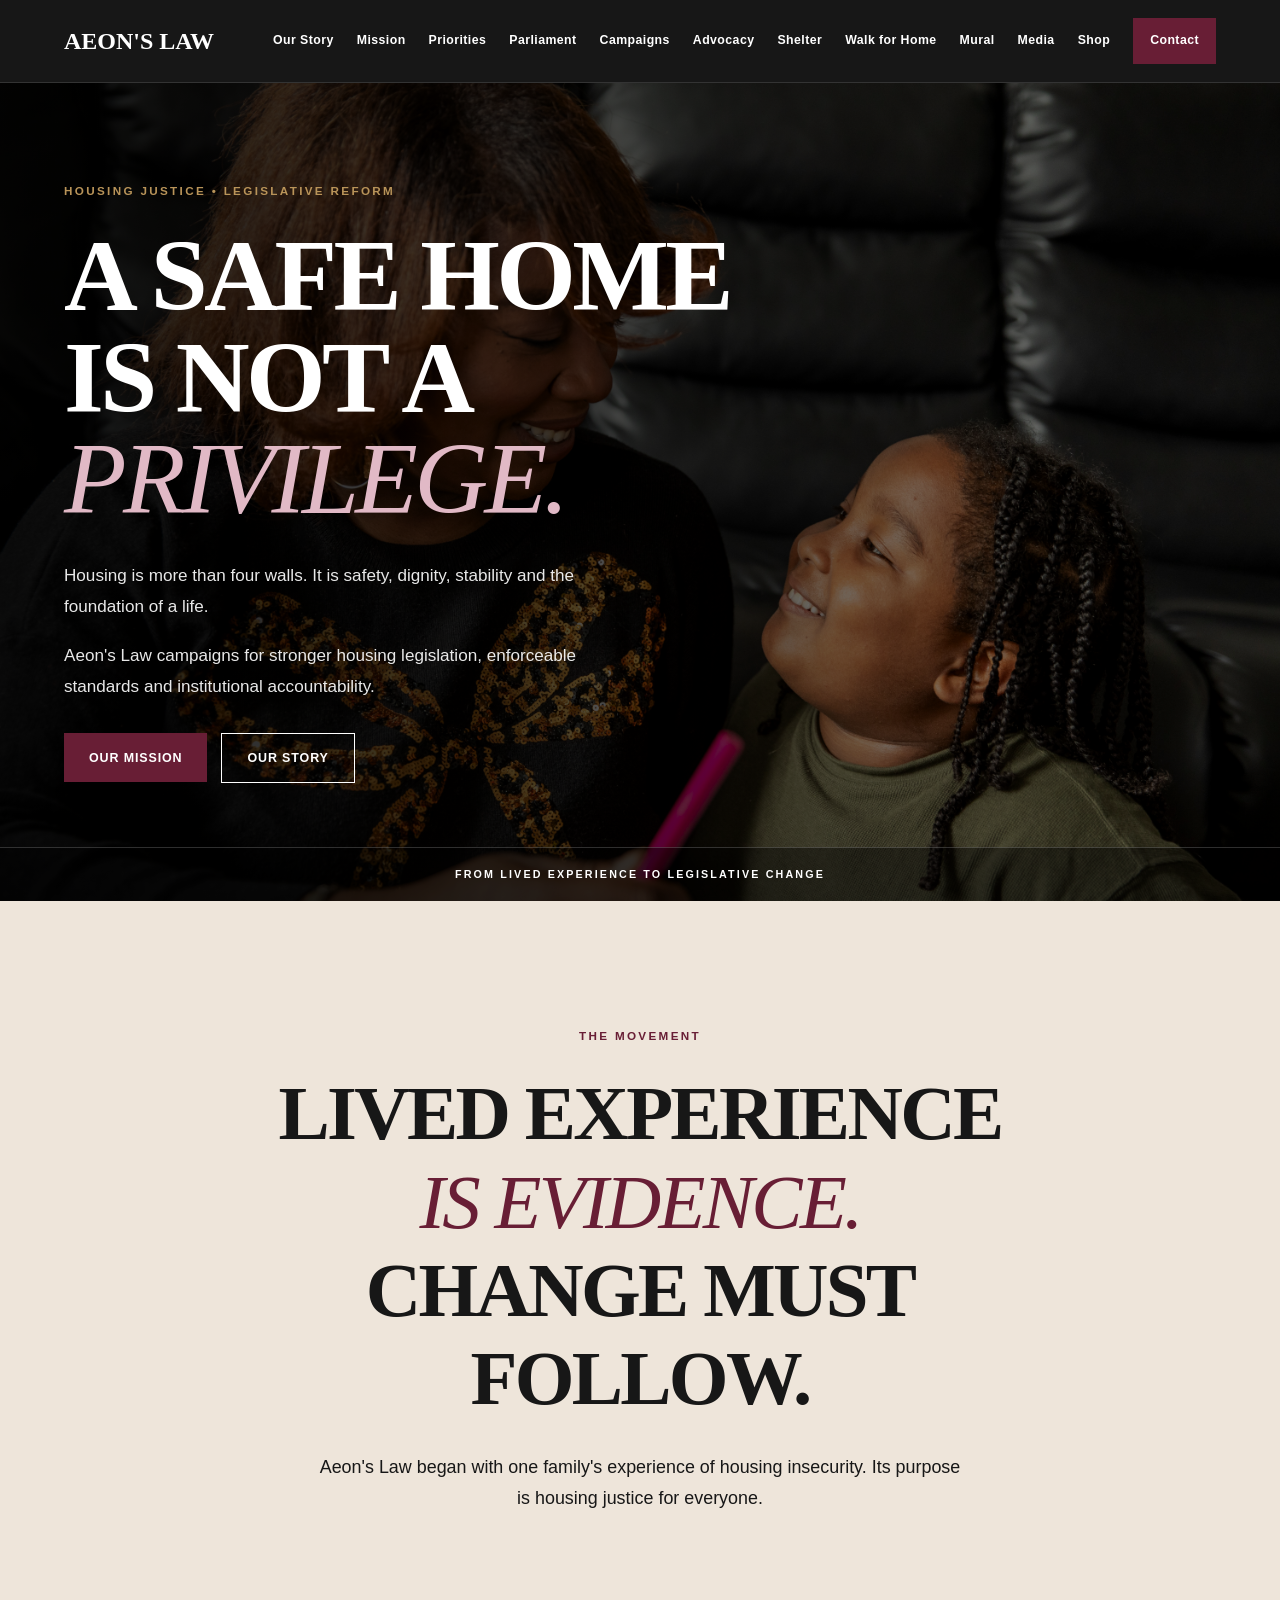
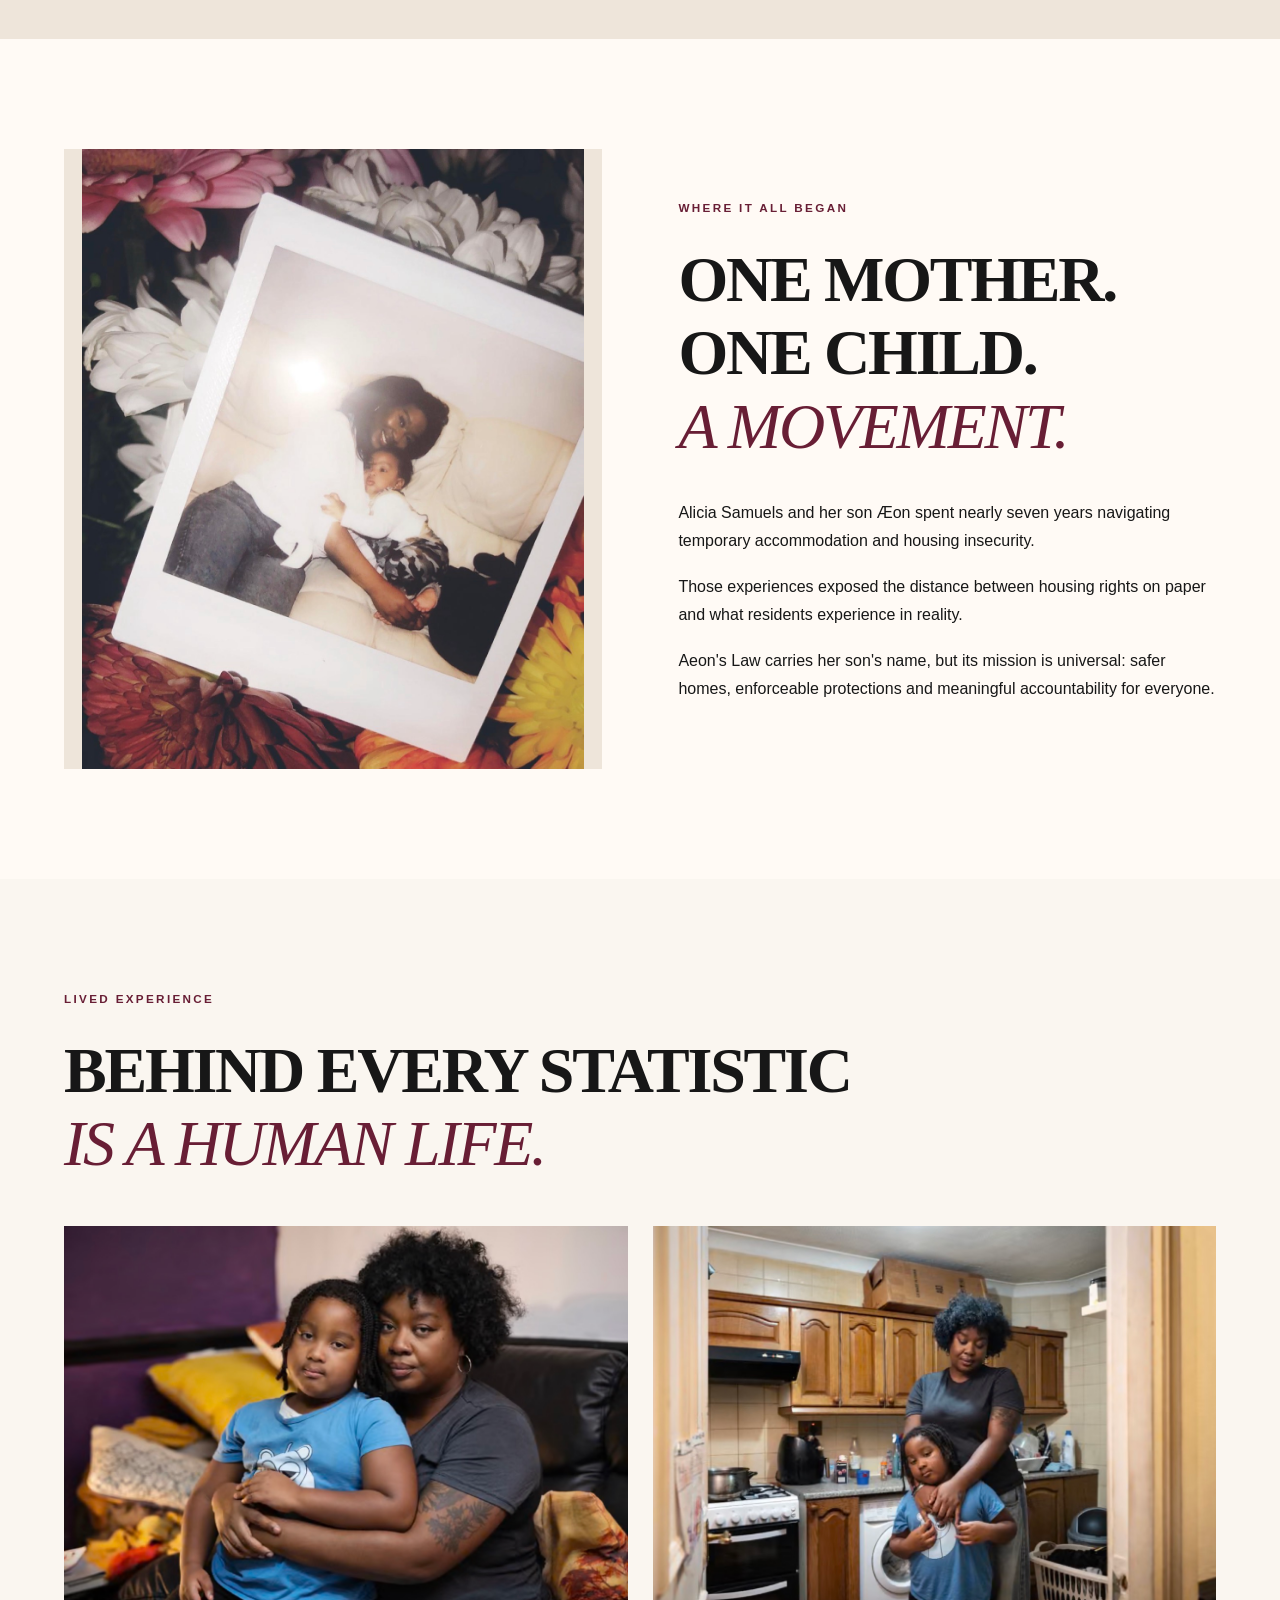
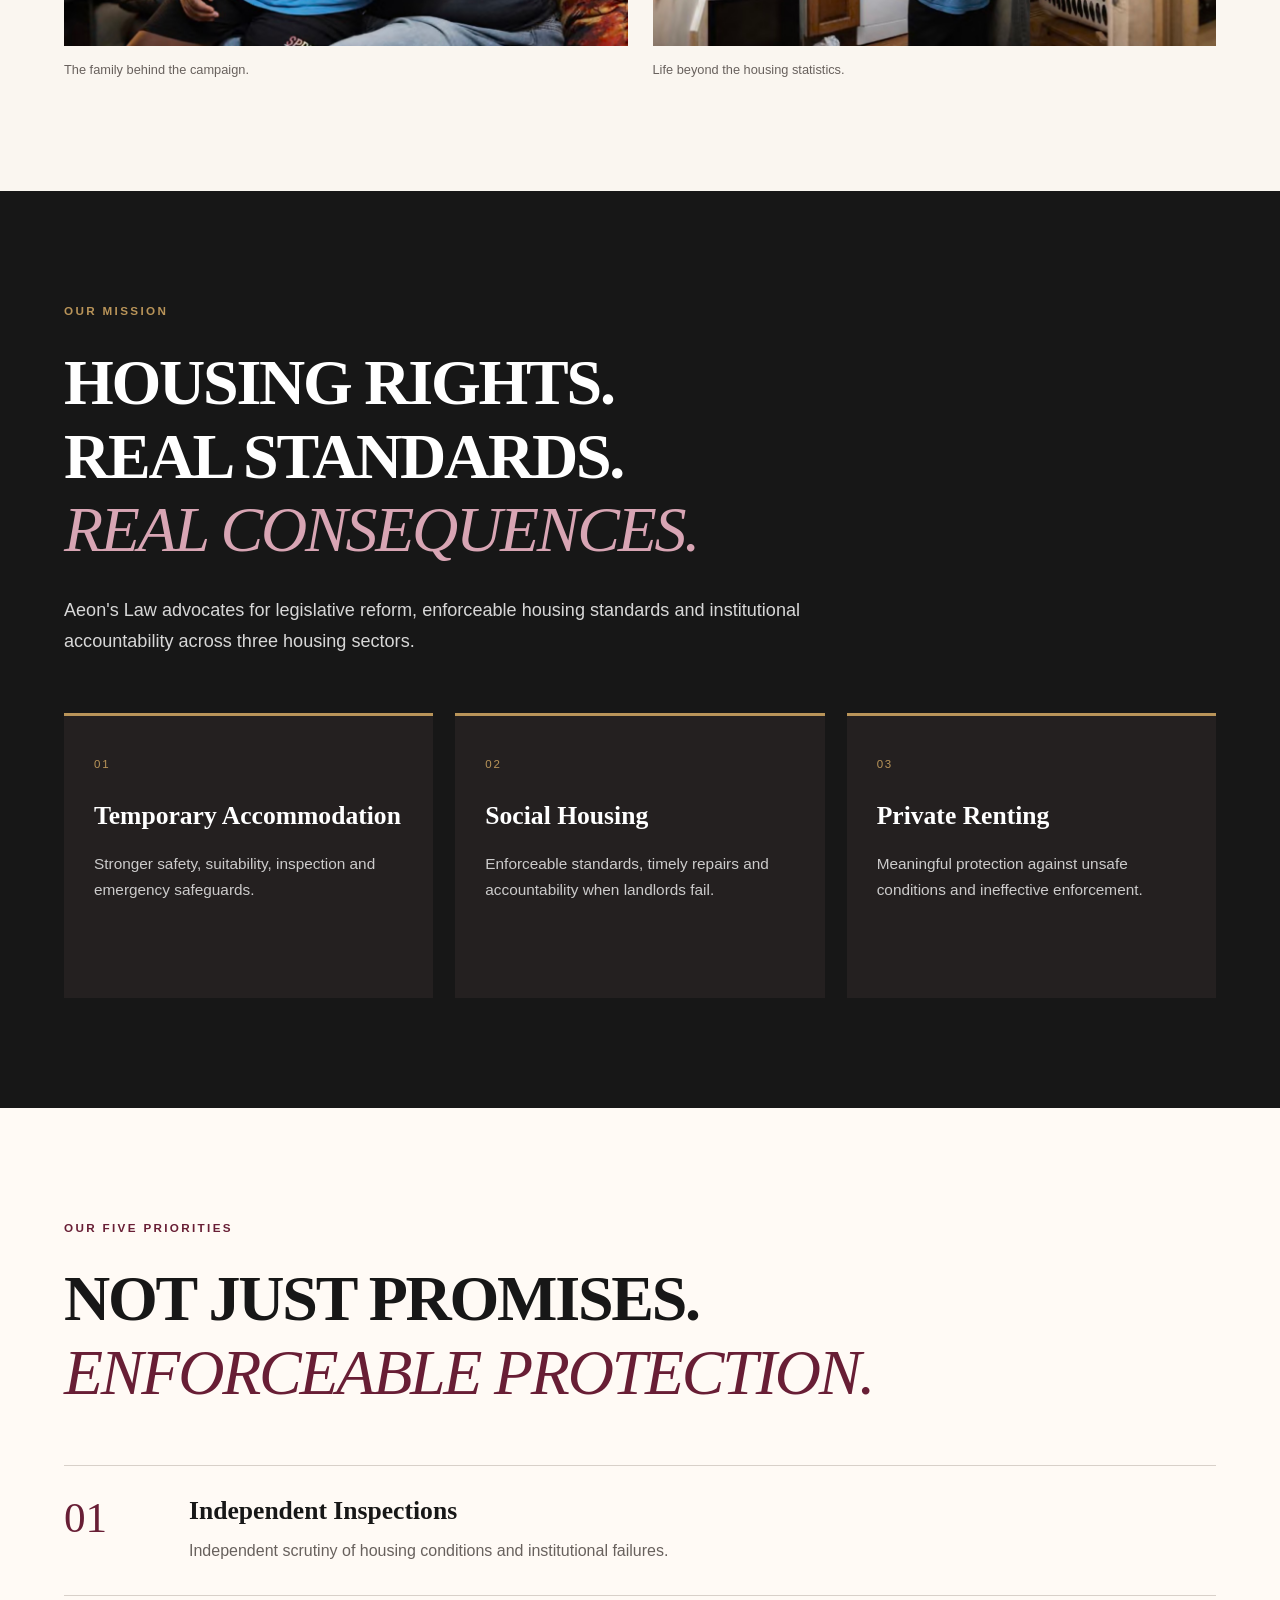
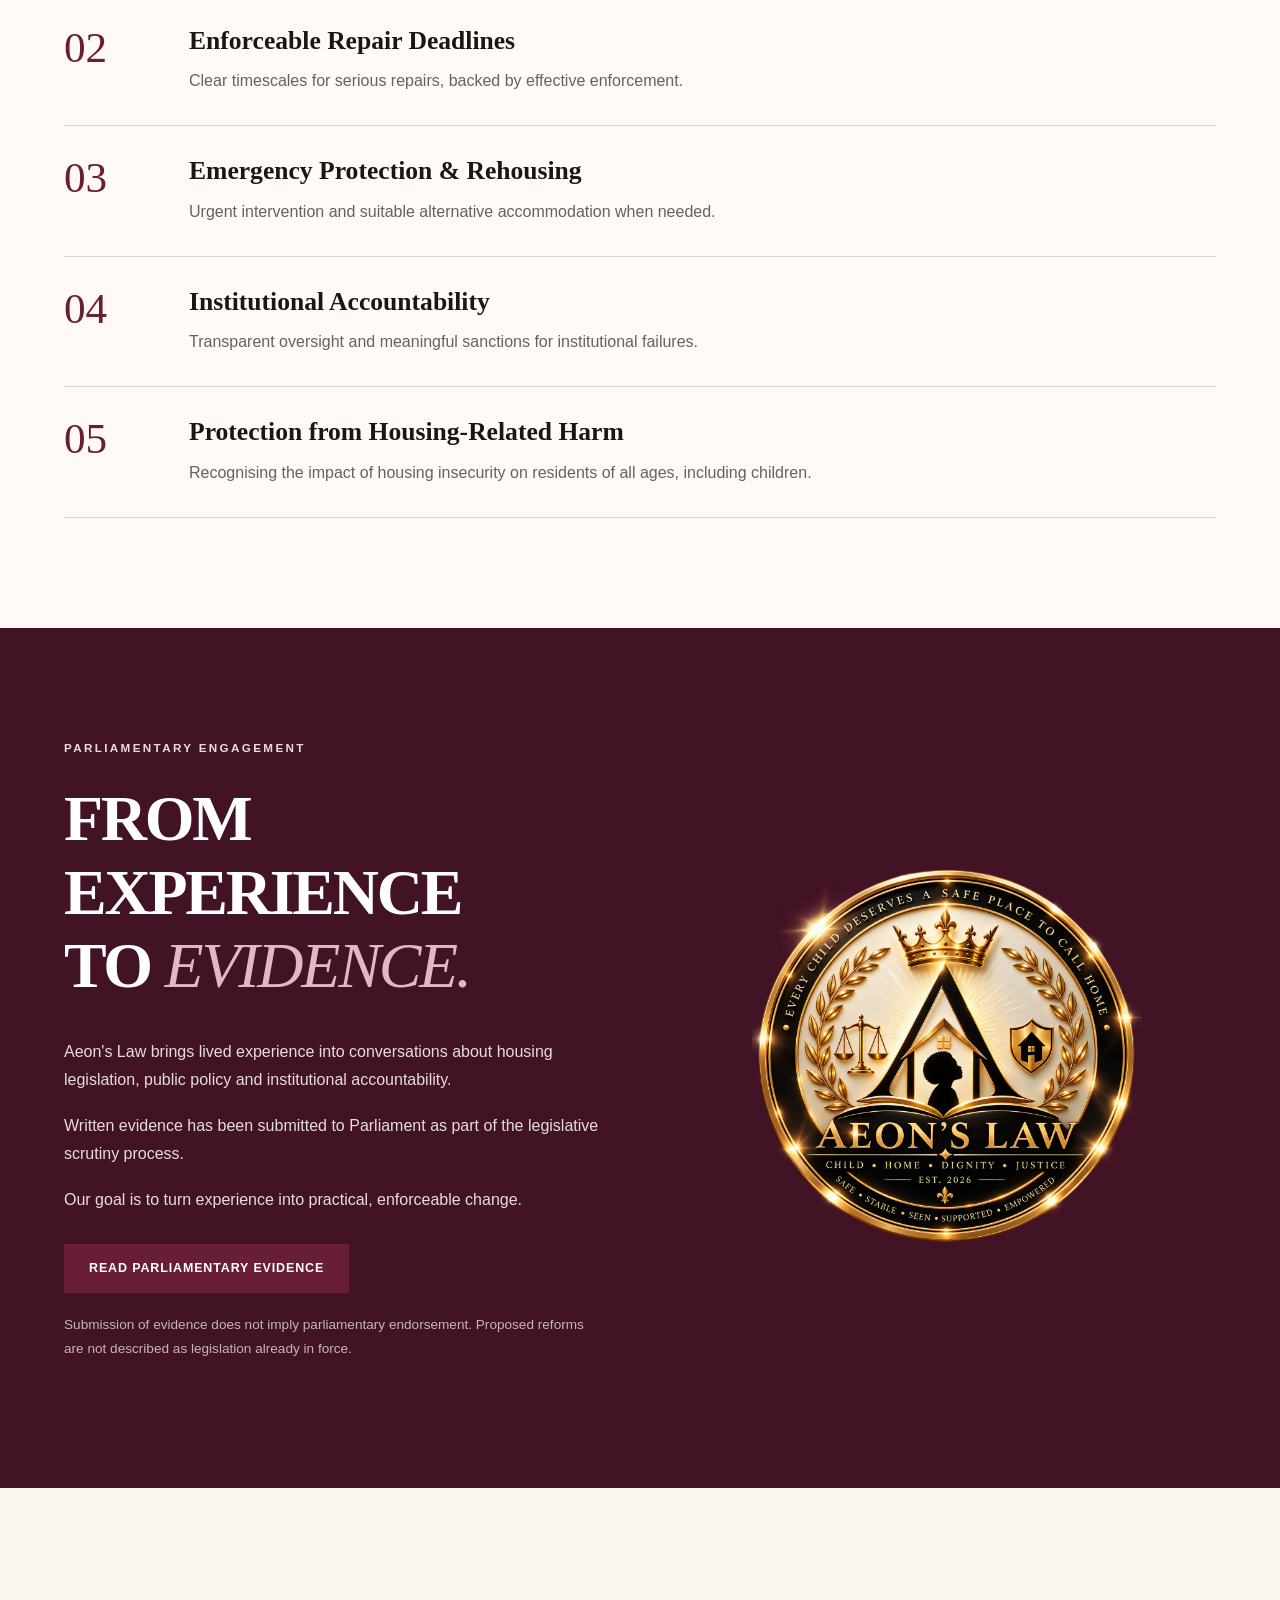
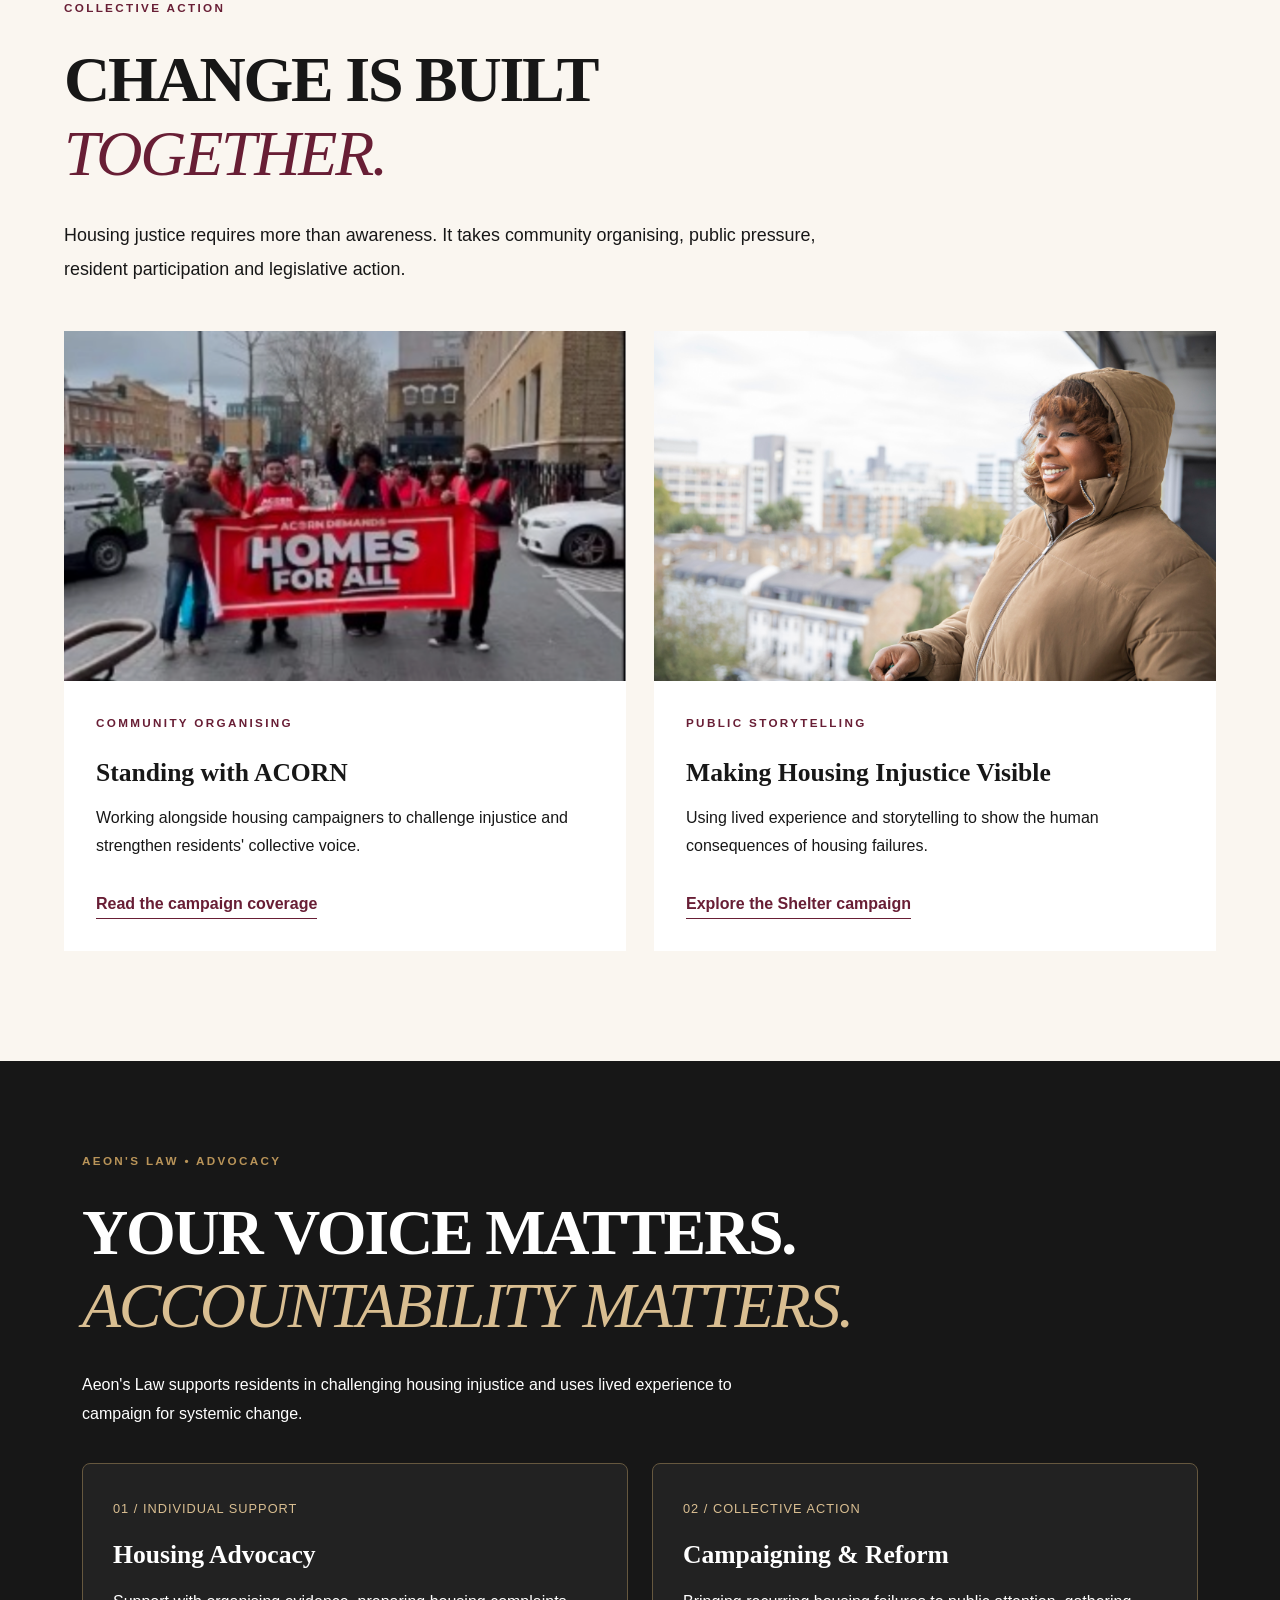
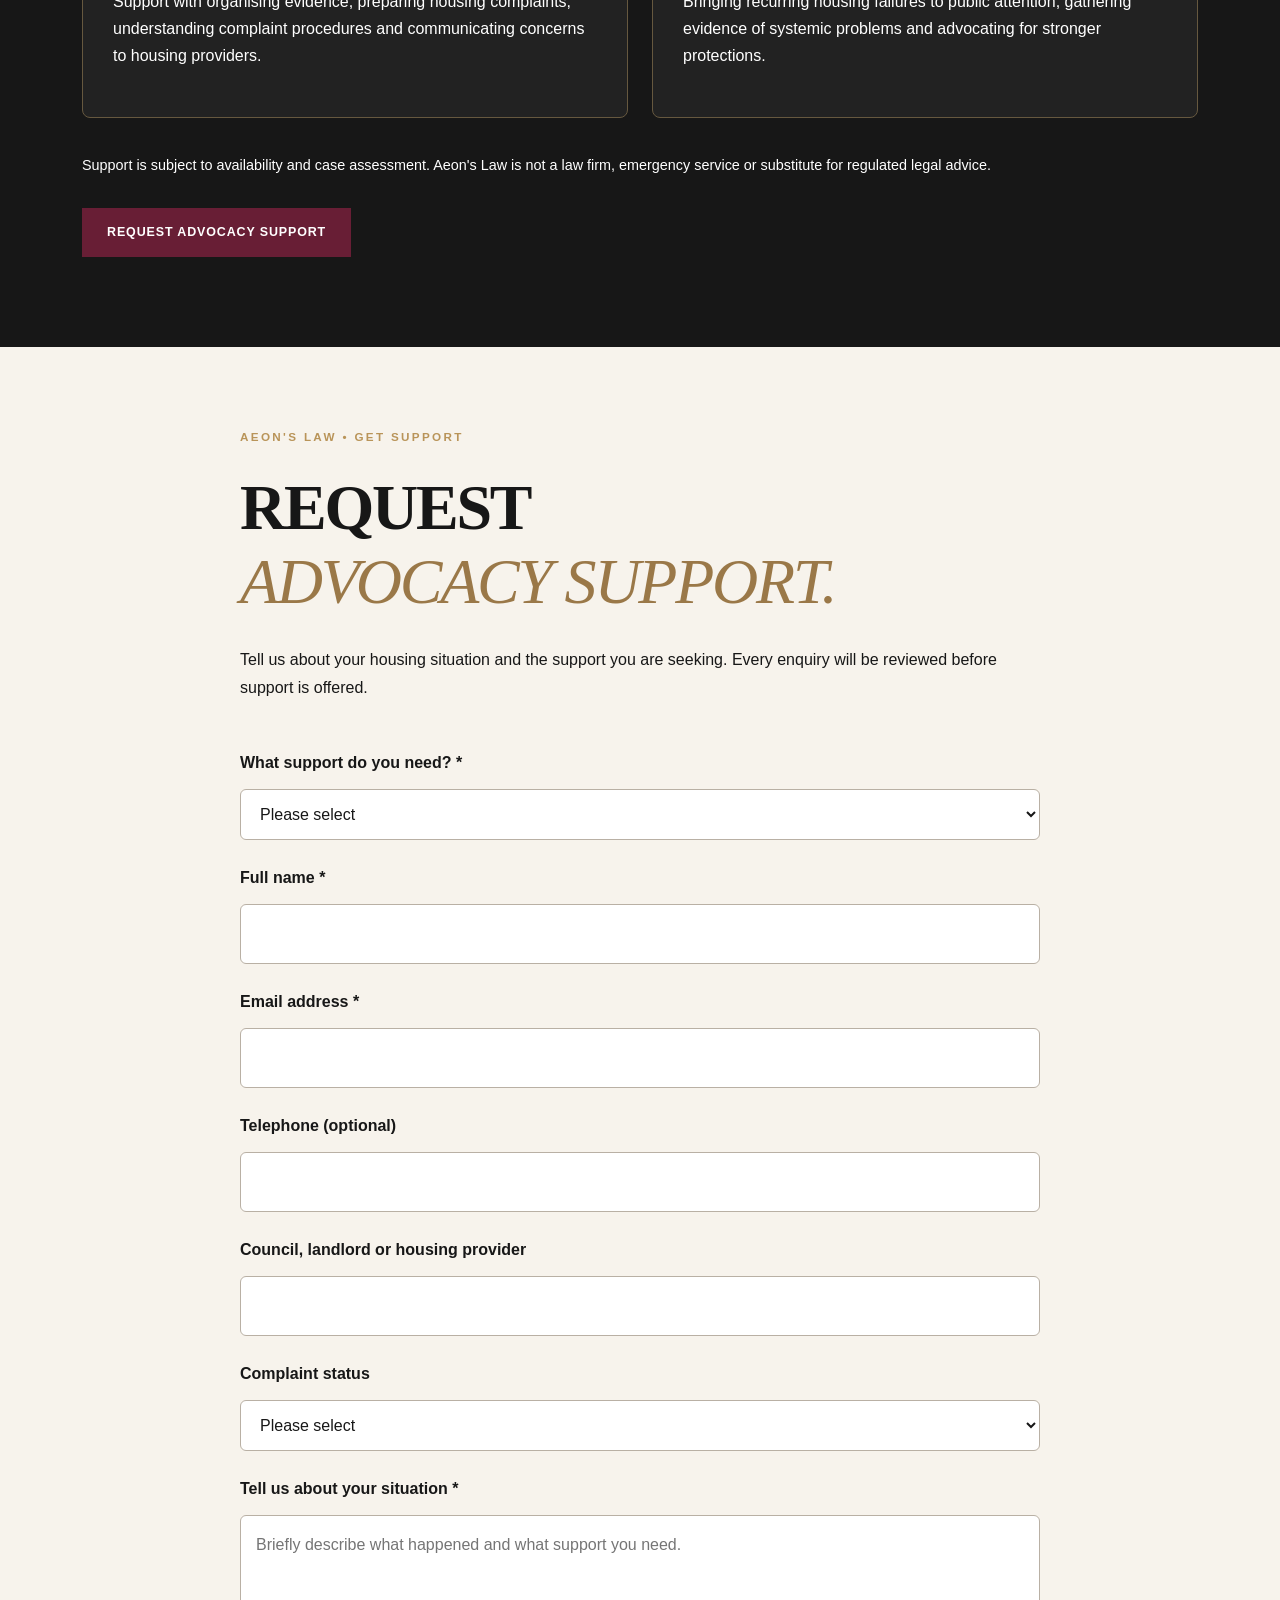
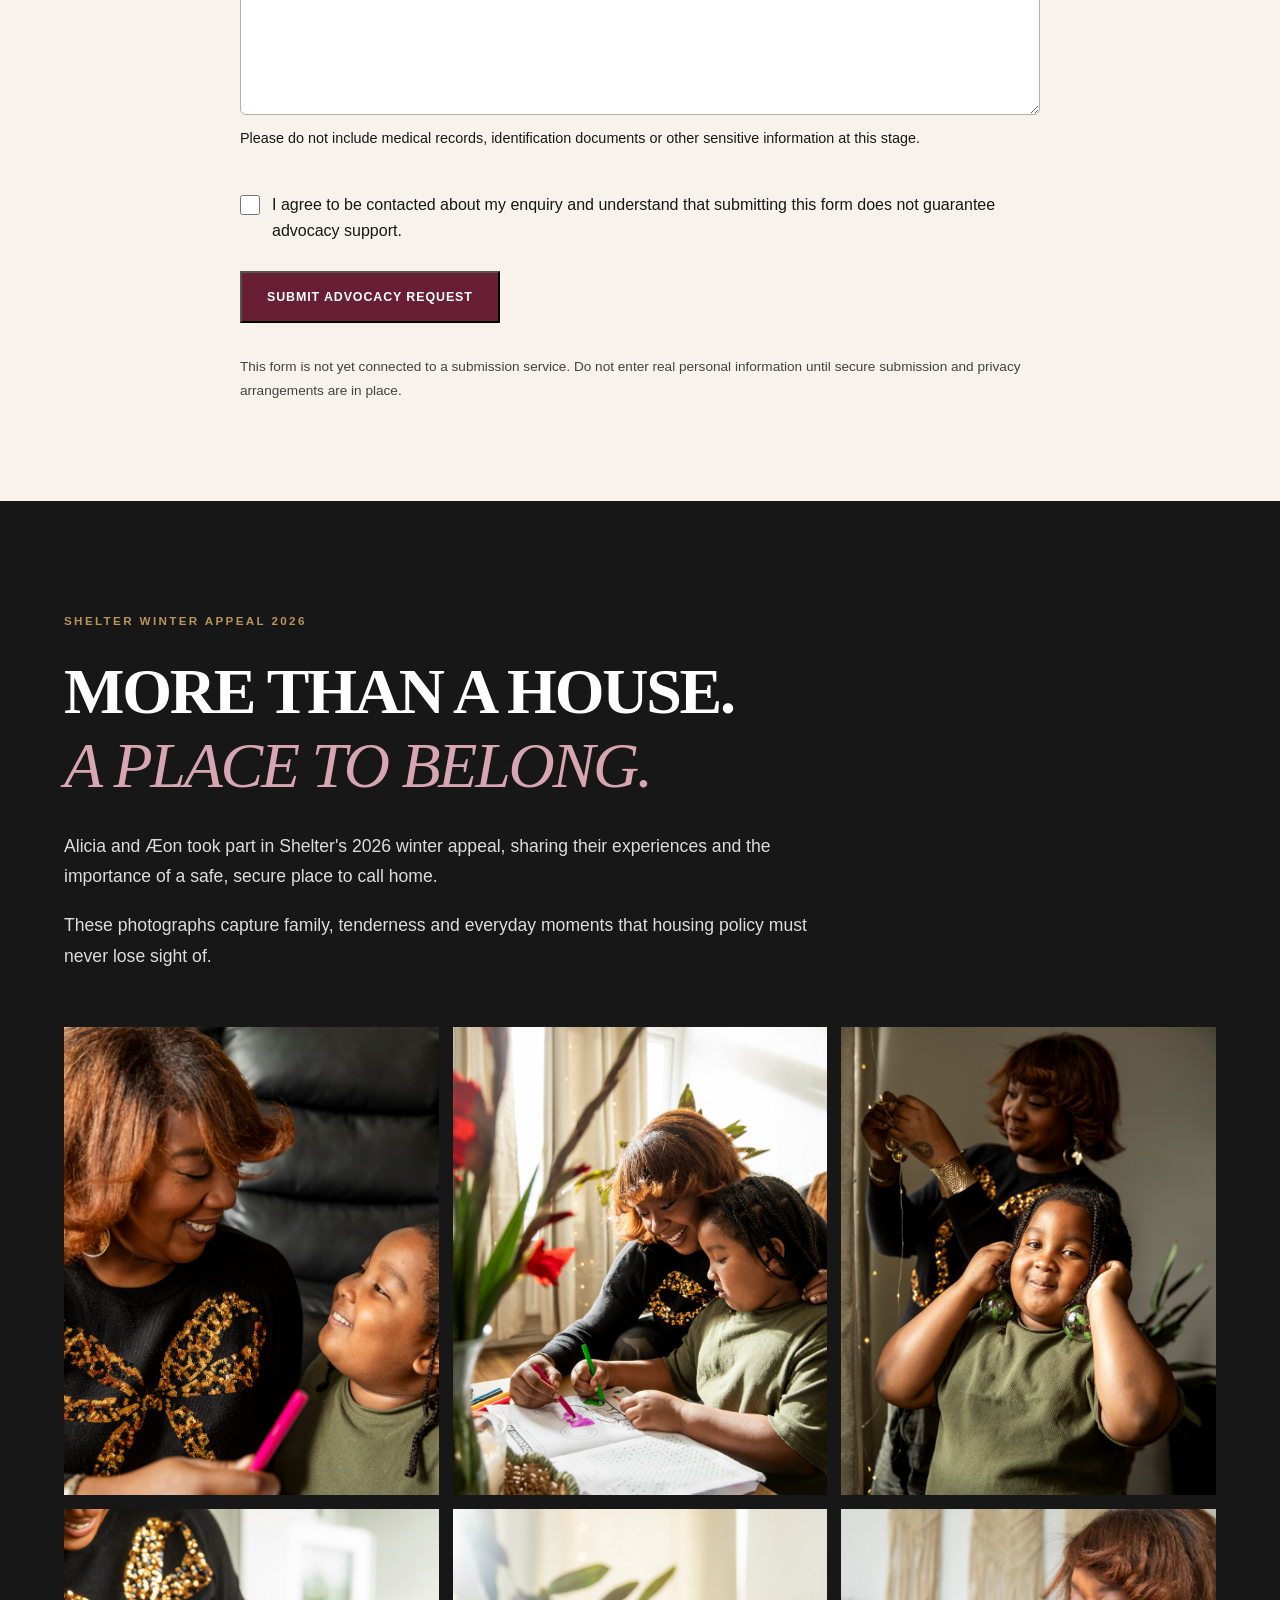
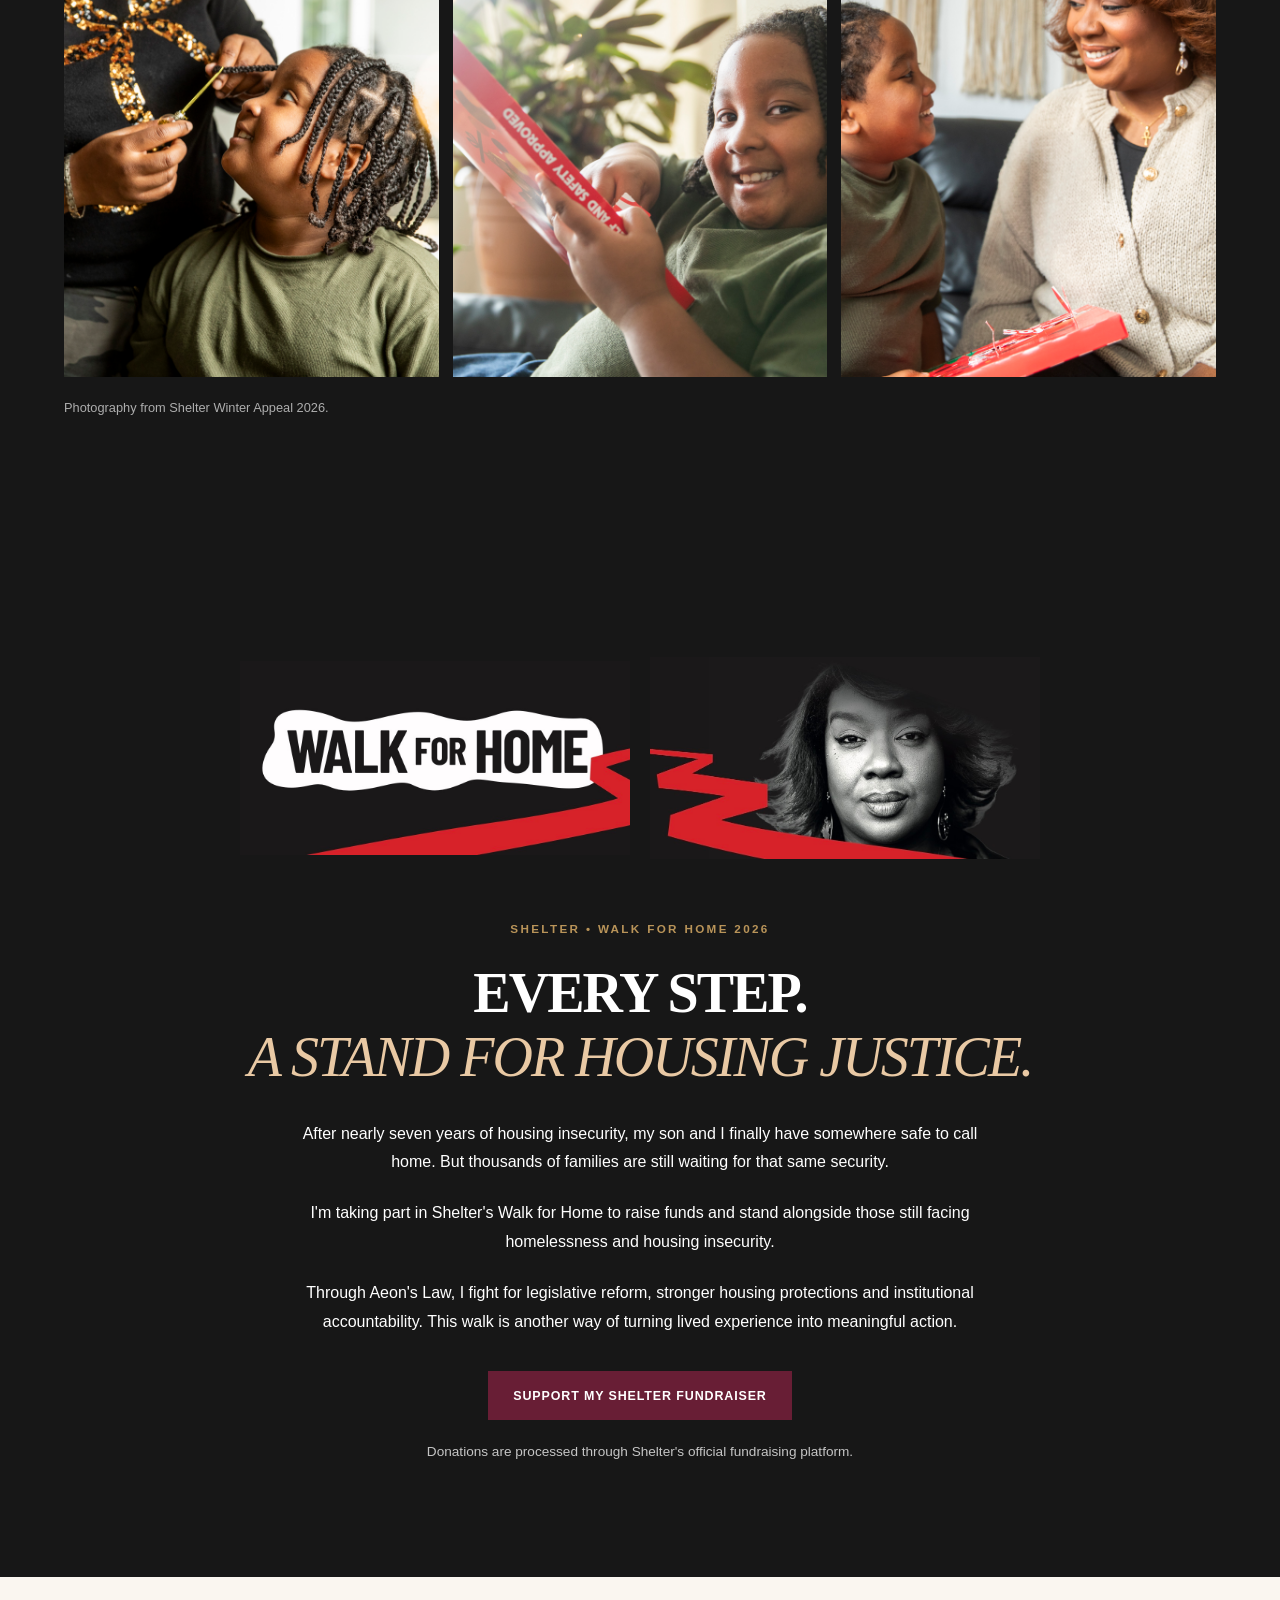
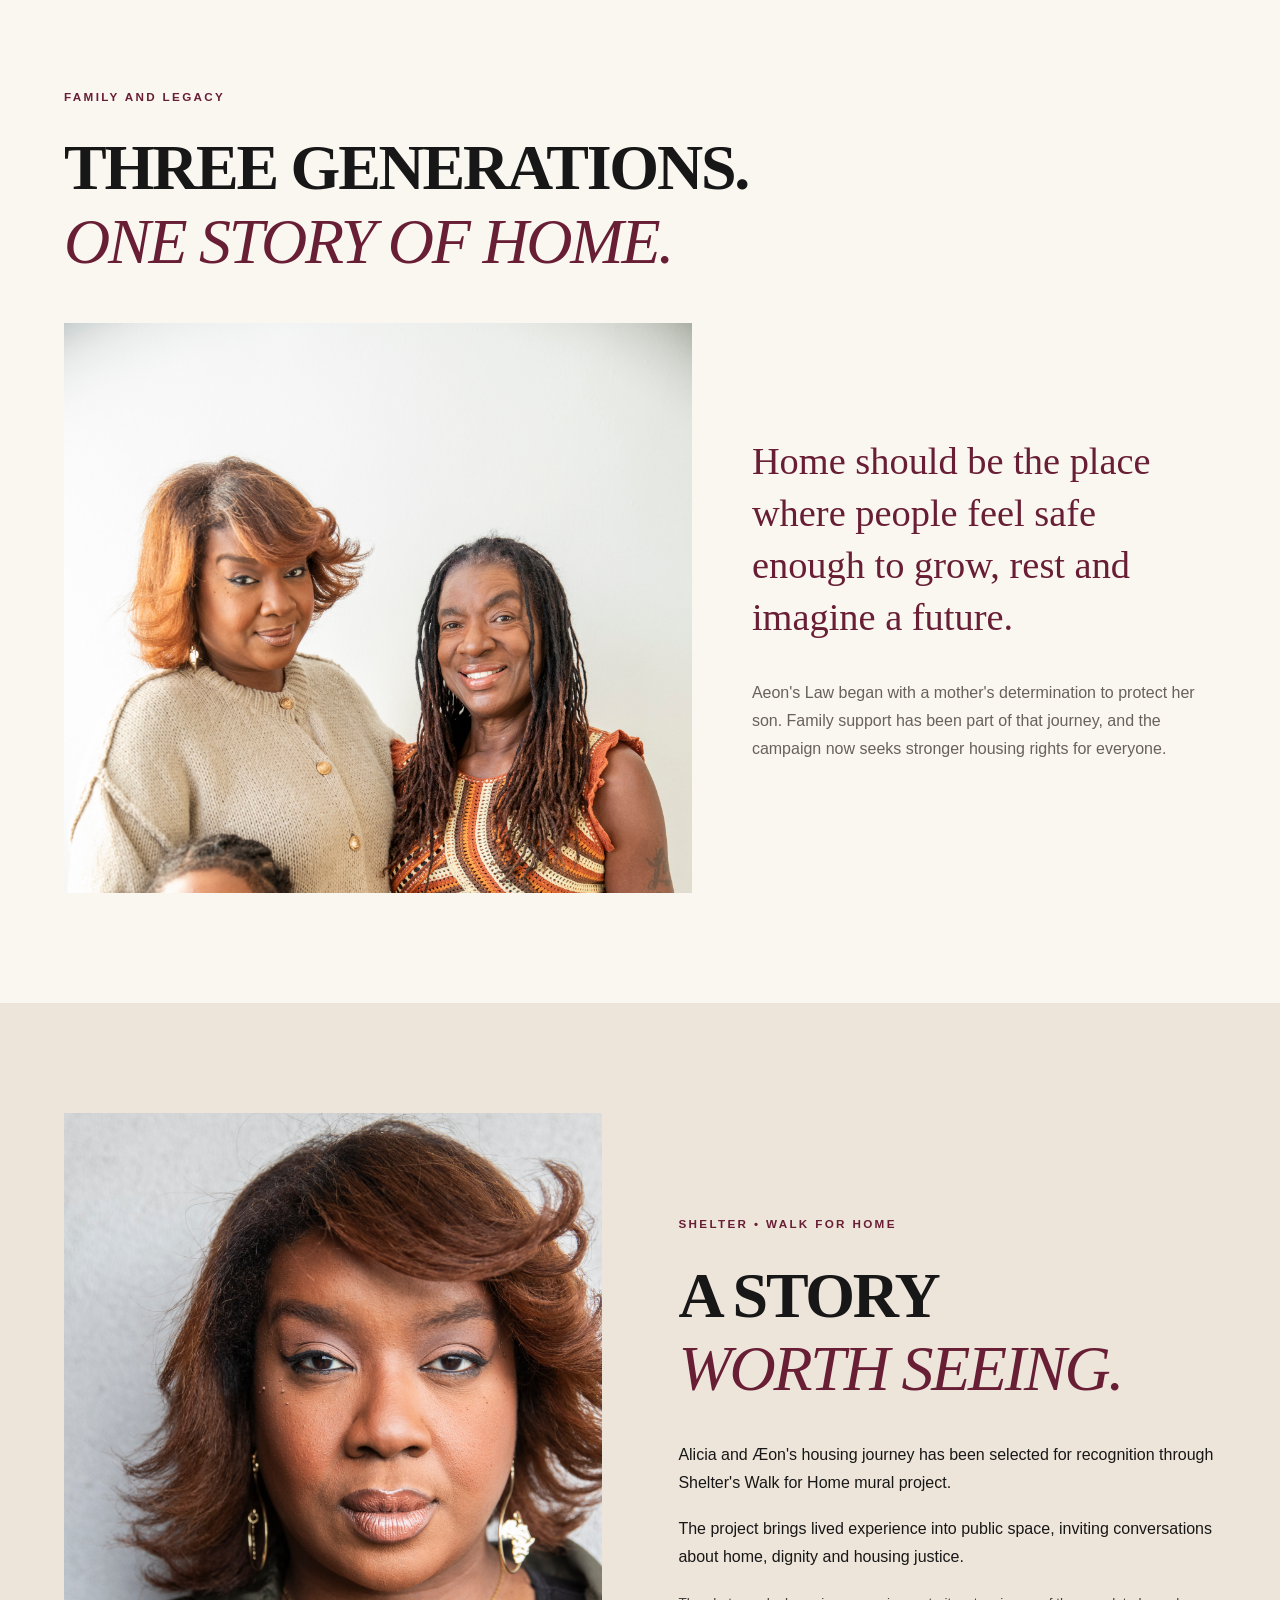
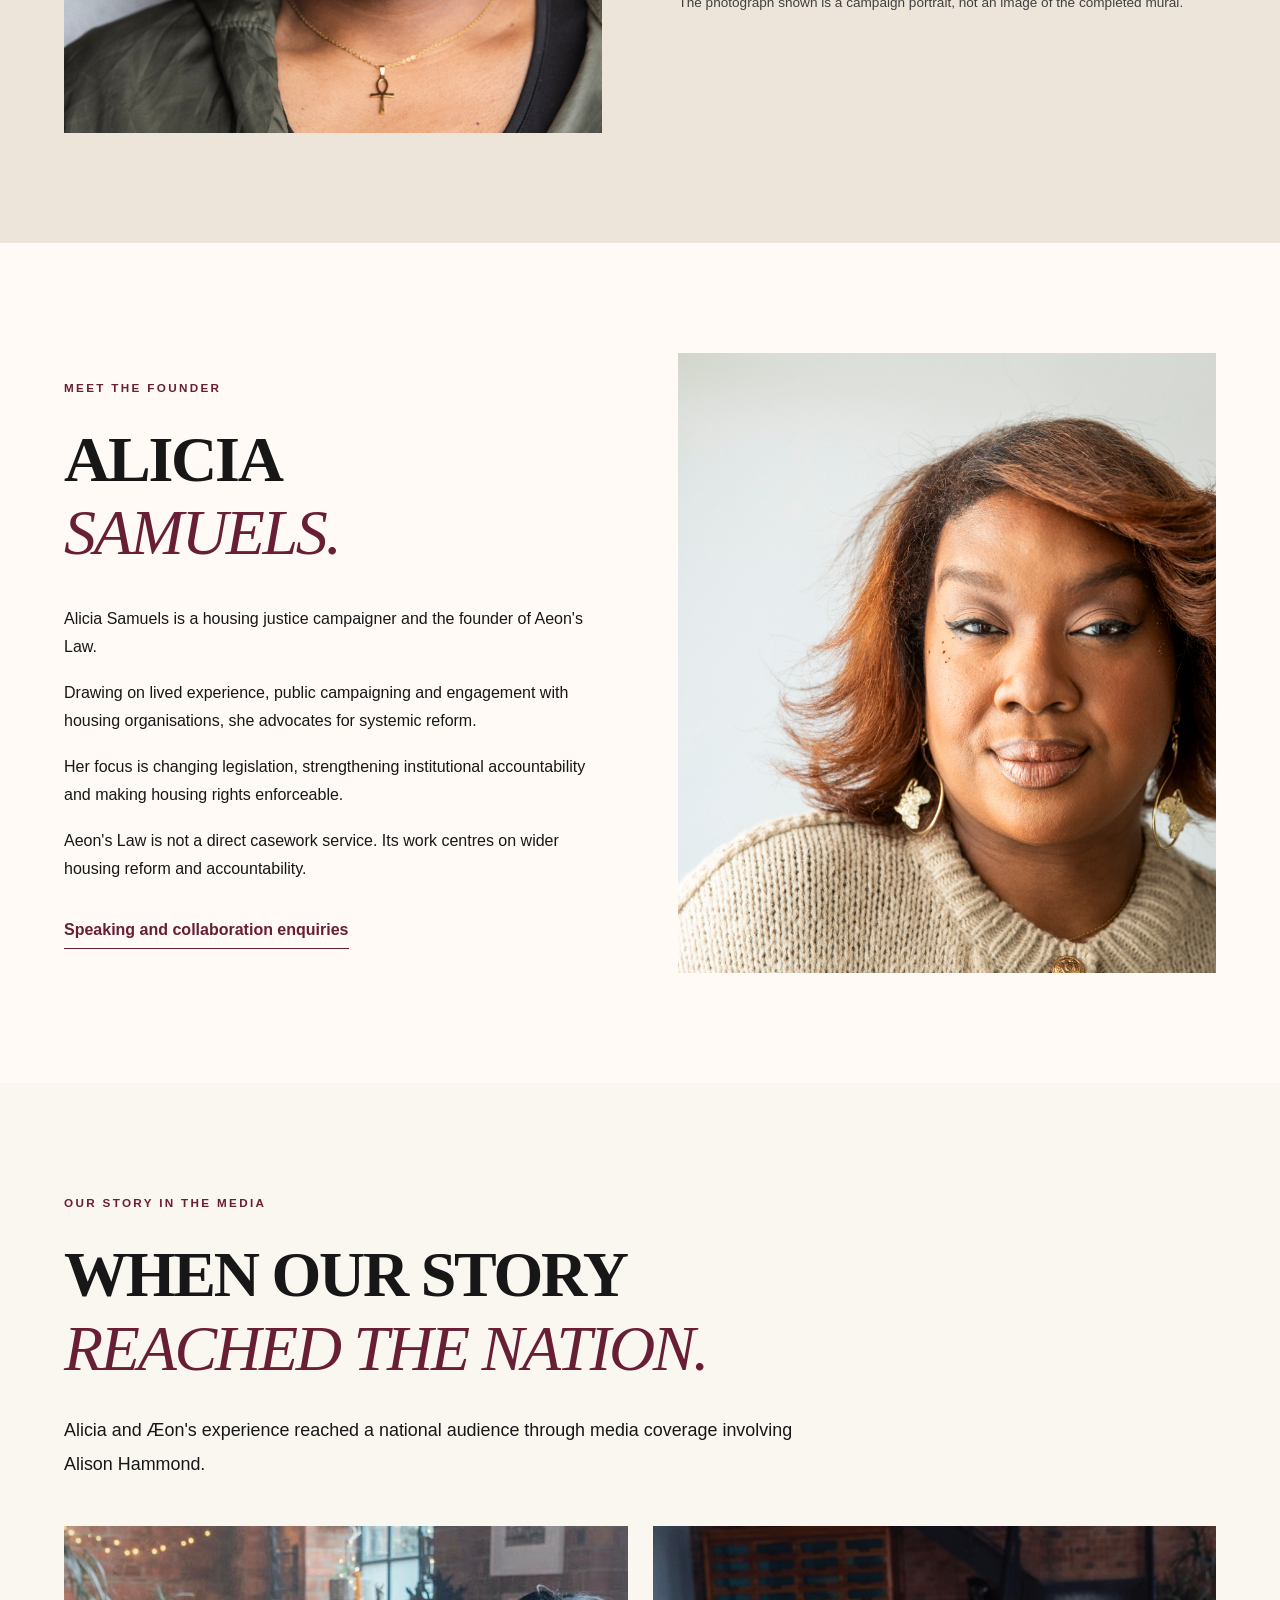
==== commit 8817a278: "Add files via upload" ====
--- a/index.html
+++ b/index.html
@@ -26,6 +26,7 @@
       <a href="#priorities">Priorities</a>
       <a href="#parliament">Parliament</a>
       <a href="#campaigns">Campaigns</a>
+      <a href="#advocacy">Advocacy</a>
       <a href="#winter">Shelter</a>
       <a href="#walk-for-home">Walk for Home</a>
       <a href="#mural">Mural</a>
@@ -268,6 +269,151 @@
         </div>
       </article>
     </div>
+  </div>
+</section>
+
+
+<!-- ADVOCACY AND SUPPORT -->
+<section class="section advocacy-section" id="advocacy">
+  <div class="container">
+    <p class="eyebrow">AEON'S LAW • ADVOCACY</p>
+    <h2>YOUR VOICE MATTERS.<br>
+      <em>ACCOUNTABILITY MATTERS.</em>
+    </h2>
+
+    <p class="advocacy-intro">
+      Aeon's Law supports residents in challenging
+      housing injustice and uses lived experience
+      to campaign for systemic change.
+    </p>
+
+    <div class="advocacy-grid">
+      <article class="advocacy-card">
+        <span>01 / INDIVIDUAL SUPPORT</span>
+        <h3>Housing Advocacy</h3>
+        <p>
+          Support with organising evidence, preparing
+          housing complaints, understanding complaint
+          procedures and communicating concerns
+          to housing providers.
+        </p>
+      </article>
+
+      <article class="advocacy-card">
+        <span>02 / COLLECTIVE ACTION</span>
+        <h3>Campaigning & Reform</h3>
+        <p>
+          Bringing recurring housing failures
+          to public attention, gathering evidence
+          of systemic problems and advocating
+          for stronger protections.
+        </p>
+      </article>
+    </div>
+
+    <p class="advocacy-note">
+      Support is subject to availability and case
+      assessment. Aeon's Law is not a law firm,
+      emergency service or substitute for
+      regulated legal advice.
+    </p>
+
+    <div class="button-row">
+      <a class="button button-primary"
+         href="#advocacy-form">
+        Request Advocacy Support
+      </a>
+    </div>
+  </div>
+</section>
+<!-- ADVOCACY APPLICATION FORM -->
+<section class="section advocacy-form-section" id="advocacy-form">
+  <div class="container narrow">
+    <p class="eyebrow">AEON'S LAW • GET SUPPORT</p>
+
+    <h2>REQUEST<br><em>ADVOCACY SUPPORT.</em></h2>
+
+    <p>
+      Tell us about your housing situation and the
+      support you are seeking. Every enquiry will
+      be reviewed before support is offered.
+    </p>
+
+
+<form
+  class="advocacy-application"
+  id="support-request-form"
+  action="https://formspree.io/f/mjyyqbkq"
+  method="POST"
+>
+
+
+  <label for="support-type">What support do you need? *</label>
+  <select id="support-type" name="supportType" required>
+    <option value="">Please select</option>
+    <option value="individual">Individual housing advocacy</option>
+    <option value="campaign">Housing campaigning / systemic injustice</option>
+    <option value="both">Both</option>
+  </select>
+
+  <label for="applicant-name">Full name *</label>
+  <input type="text" id="applicant-name"
+         name="fullName" autocomplete="name" required>
+
+  <label for="applicant-email">Email address *</label>
+  <input type="email" id="applicant-email"
+         name="email" autocomplete="email" required>
+
+  <label for="applicant-phone">Telephone (optional)</label>
+  <input type="tel" id="applicant-phone"
+         name="phone" autocomplete="tel">
+
+  <label for="housing-provider">
+    Council, landlord or housing provider
+  </label>
+  <input type="text" id="housing-provider"
+         name="housingProvider">
+
+  <label for="complaint-stage">Complaint status</label>
+  <select id="complaint-stage" name="complaintStage">
+    <option value="">Please select</option>
+    <option value="not-started">Not yet complained</option>
+    <option value="stage-one">Stage 1 complaint</option>
+    <option value="stage-two">Stage 2 complaint</option>
+    <option value="ombudsman">Ombudsman / external review</option>
+    <option value="other">Other / not applicable</option>
+  </select>
+
+  <label for="housing-issue">
+    Tell us about your situation *
+  </label>
+  <textarea id="housing-issue" name="housingIssue"
+            rows="6" required
+            placeholder="Briefly describe what happened and what support you need."></textarea>
+
+  <p class="form-guidance">
+    Please do not include medical records, identification
+    documents or other sensitive information at this stage.
+  </p>
+
+  <label class="consent-label">
+    <input type="checkbox" name="contactConsent" required>
+    I agree to be contacted about my enquiry and understand
+    that submitting this form does not guarantee advocacy support.
+  </label>
+
+  <button type="submit" class="button button-primary">
+    SUBMIT ADVOCACY REQUEST
+  </button>
+
+  <p class="small-note">
+    This form is not yet connected to a submission service.
+    Do not enter real personal information until secure
+    submission and privacy arrangements are in place.
+  </p>
+
+</form>
+
   </div>
 </section>
 
--- a/style.css
+++ b/style.css
@@ -957,3 +957,204 @@
     height: auto;
   }
 }
+
+
+/* ADVOCACY AND SUPPORT */
+
+.advocacy-section {
+  background: #171717;
+  color: #ffffff;
+  padding: 90px 20px;
+}
+
+.advocacy-section h2 em {
+  color: #d9be91;
+}
+
+.advocacy-intro {
+  max-width: 720px;
+  line-height: 1.8;
+  margin-bottom: 35px;
+}
+
+.advocacy-grid {
+  display: grid;
+  grid-template-columns: repeat(2, minmax(0, 1fr));
+  gap: 24px;
+  margin: 35px 0;
+}
+
+.advocacy-card {
+  padding: 30px;
+  border: 1px solid #66583f;
+  border-radius: 8px;
+  background: #222222;
+}
+
+.advocacy-card span {
+  color: #d9be91;
+  font-size: 0.8rem;
+  letter-spacing: 1px;
+}
+
+.advocacy-card h3 {
+  margin: 18px 0;
+}
+
+.advocacy-card p {
+  line-height: 1.7;
+}
+
+.advocacy-note {
+  font-size: 0.9rem;
+  line-height: 1.7;
+  margin-bottom: 25px;
+}
+
+@media (max-width: 650px) {
+  .advocacy-grid {
+    grid-template-columns: 1fr;
+  }
+
+  .advocacy-section {
+    padding: 60px 20px;
+  }
+}
+
+/* AEON'S LAW — ADVOCACY APPLICATION FORM */
+
+.advocacy-form-section {
+  background: #f7f3ec;
+  color: #171717;
+  padding: 80px 20px;
+}
+
+.advocacy-form-section h2 em {
+  color: #9a7848;
+}
+
+.advocacy-application {
+  display: flex;
+  flex-direction: column;
+  gap: 12px;
+  margin-top: 35px;
+}
+
+.advocacy-application label {
+  font-weight: 600;
+  margin-top: 12px;
+}
+
+.advocacy-application input:not([type="checkbox"]),
+.advocacy-application select,
+.advocacy-application textarea {
+  width: 100%;
+  max-width: 100%;
+  box-sizing: border-box;
+  padding: 15px;
+  border: 1px solid #b9b0a4;
+  border-radius: 6px;
+  background: #fff;
+  color: #171717;
+  font: inherit;
+  font-size: 16px;
+}
+
+.advocacy-application textarea {
+  resize: vertical;
+}
+
+.advocacy-application input:focus,
+.advocacy-application select:focus,
+.advocacy-application textarea:focus {
+  outline: 2px solid #9a7848;
+  outline-offset: 2px;
+}
+
+.advocacy-application .consent-label {
+  display: flex;
+  align-items: flex-start;
+  gap: 12px;
+  line-height: 1.6;
+  font-weight: 400;
+}
+
+.advocacy-application .consent-label input {
+  width: 20px;
+  height: 20px;
+  flex-shrink: 0;
+  margin-top: 3px;
+}
+
+.advocacy-application button {
+  align-self: flex-start;
+  margin-top: 15px;
+}
+
+.form-guidance {
+  font-size: 0.9rem;
+  line-height: 1.6;
+}
+
+@media (max-width: 650px) {
+  .advocacy-form-section {
+    padding: 55px 18px;
+  }
+
+  .advocacy-application button {
+    width: 100%;
+  }
+}
+
+
+/* ADVOCACY FORM — MOBILE IMPROVEMENTS */
+
+@media (max-width: 650px) {
+
+  .advocacy-form-section .container {
+    width: 100%;
+    max-width: 100%;
+    box-sizing: border-box;
+  }
+
+  .advocacy-form-section h2 {
+    font-size: clamp(1.8rem, 8vw, 2.7rem);
+    line-height: 1.12;
+    overflow-wrap: break-word;
+  }
+
+  .advocacy-application {
+    gap: 10px;
+    width: 100%;
+  }
+
+  .advocacy-application input:not([type="checkbox"]),
+  .advocacy-application select,
+  .advocacy-application textarea {
+    min-height: 50px;
+    font-size: 16px;
+    padding: 14px;
+  }
+
+  .advocacy-application textarea {
+    min-height: 150px;
+  }
+
+  .advocacy-application label {
+    font-size: 15px;
+    line-height: 1.5;
+  }
+
+  .advocacy-application .consent-label {
+    padding: 12px 0;
+  }
+
+  .advocacy-application button[type="submit"] {
+    width: 100%;
+    min-height: 54px;
+    padding: 15px;
+    font-size: 14px;
+    white-space: normal;
+    text-align: center;
+  }
+}
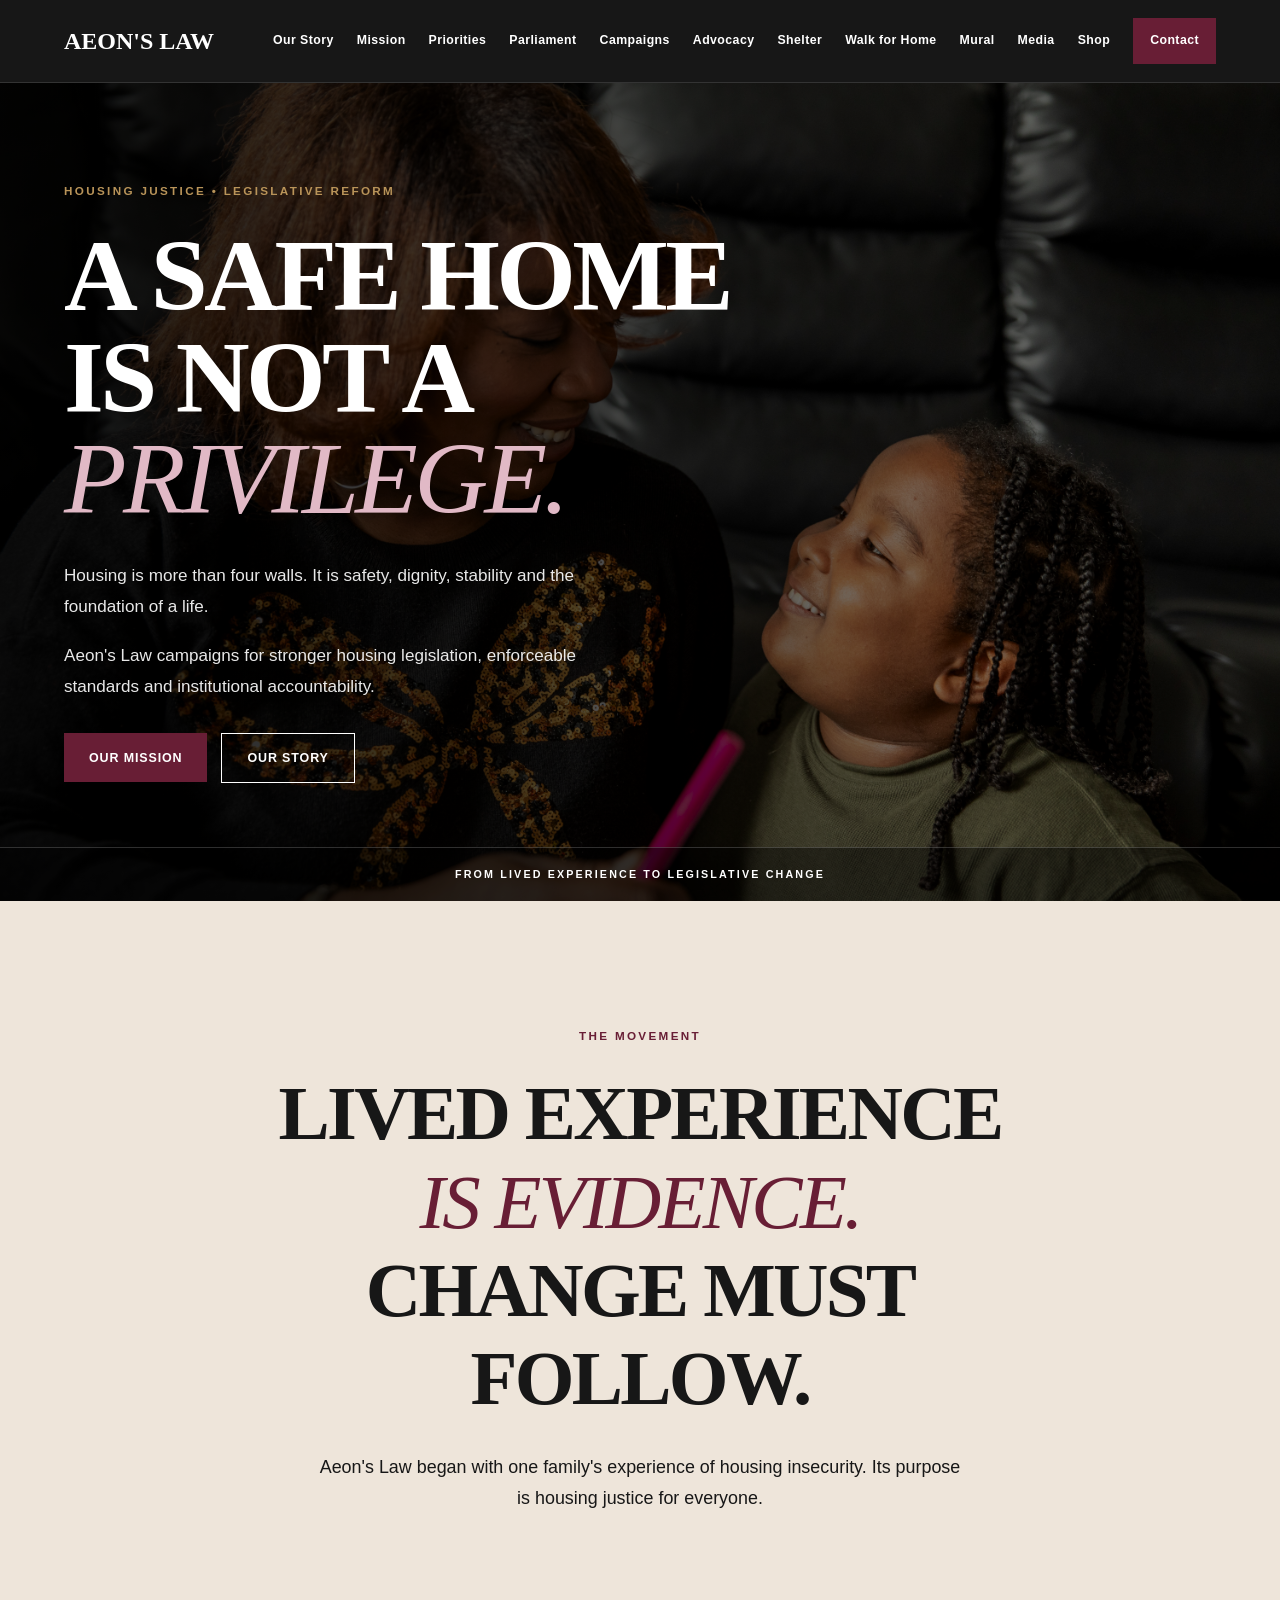
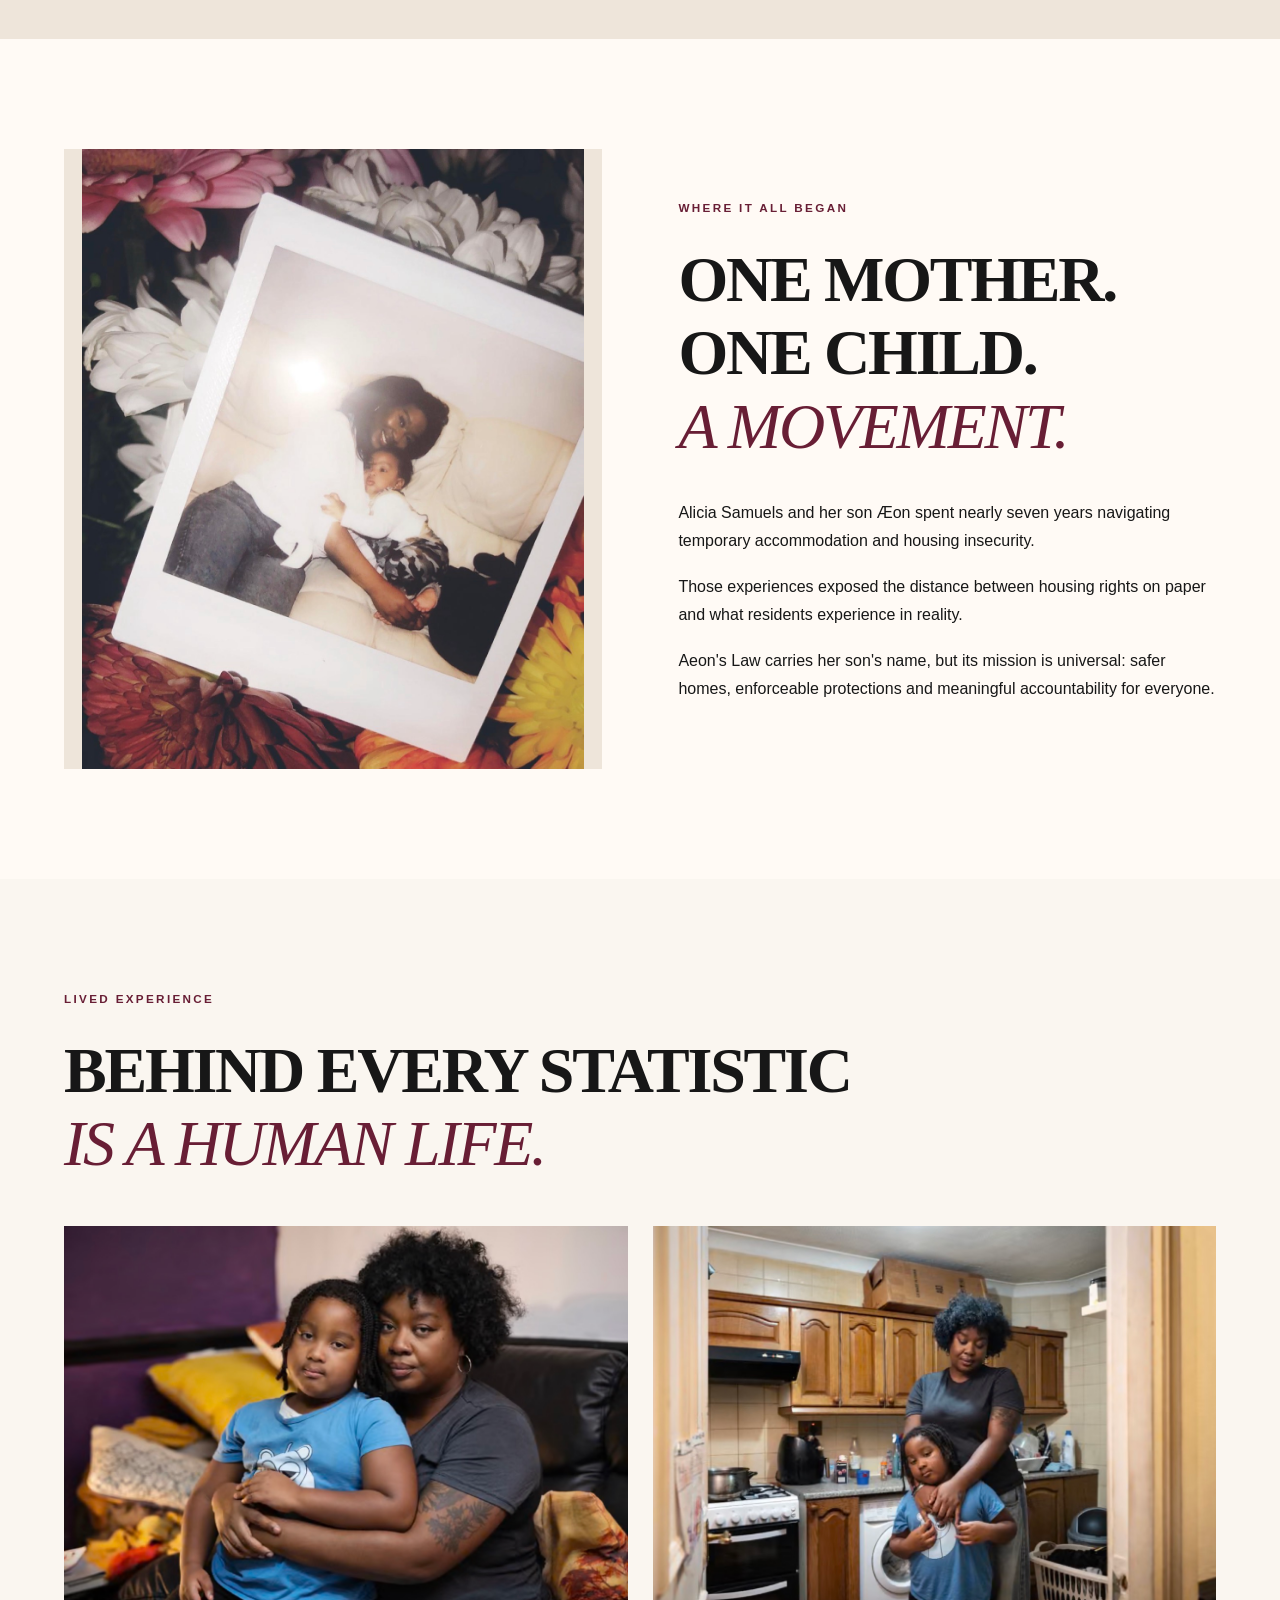
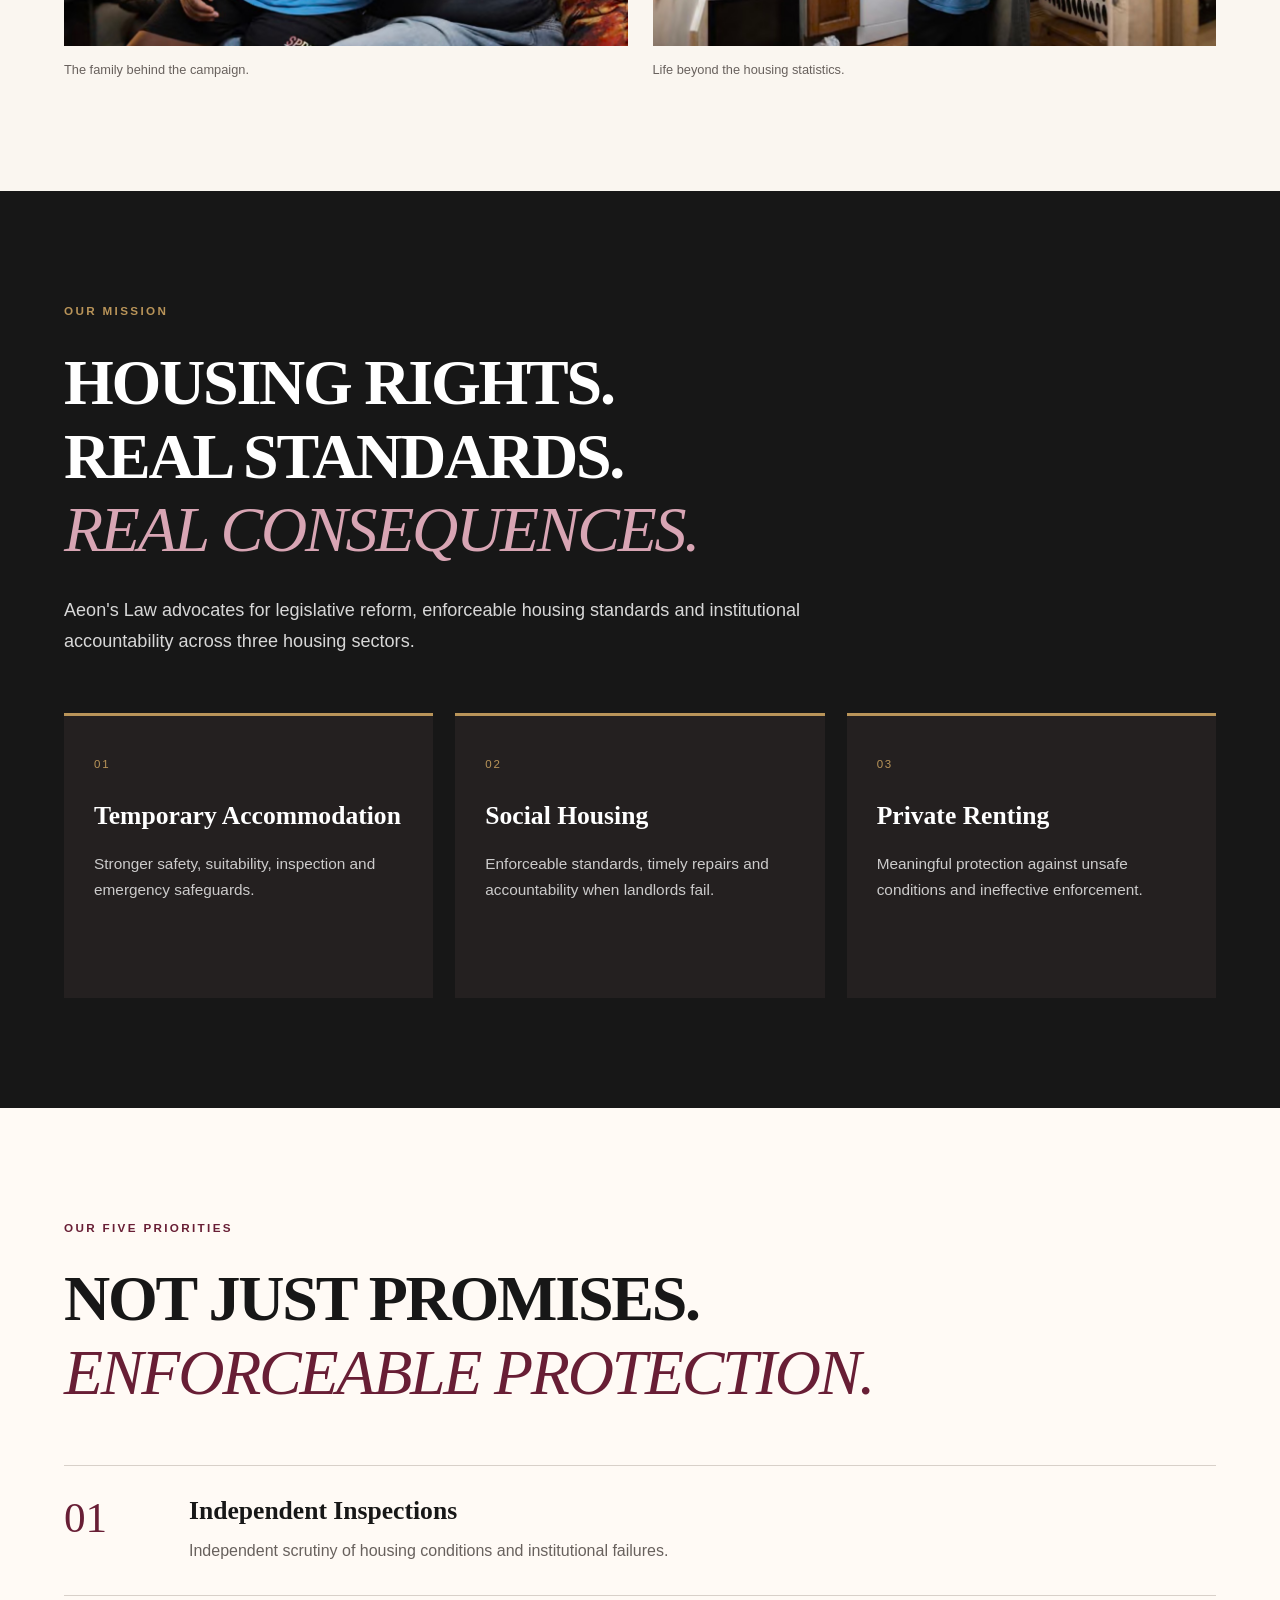
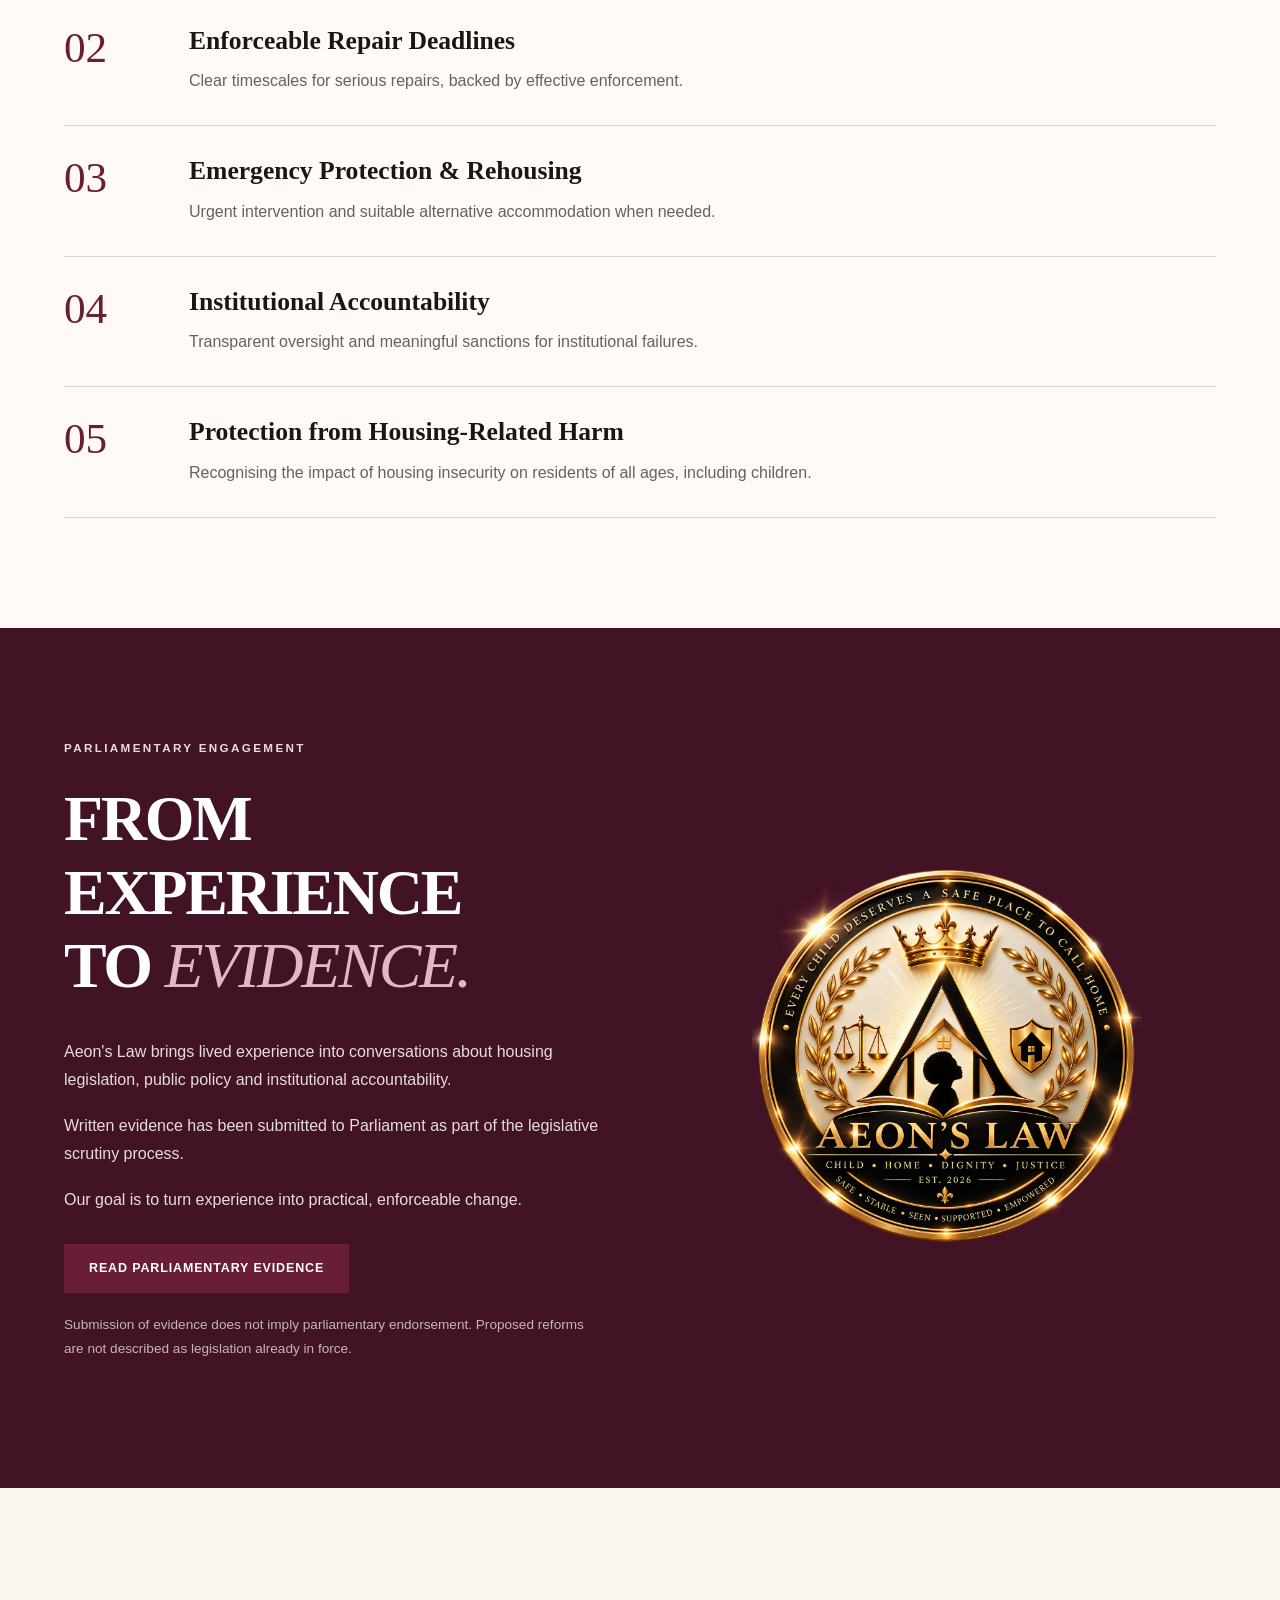
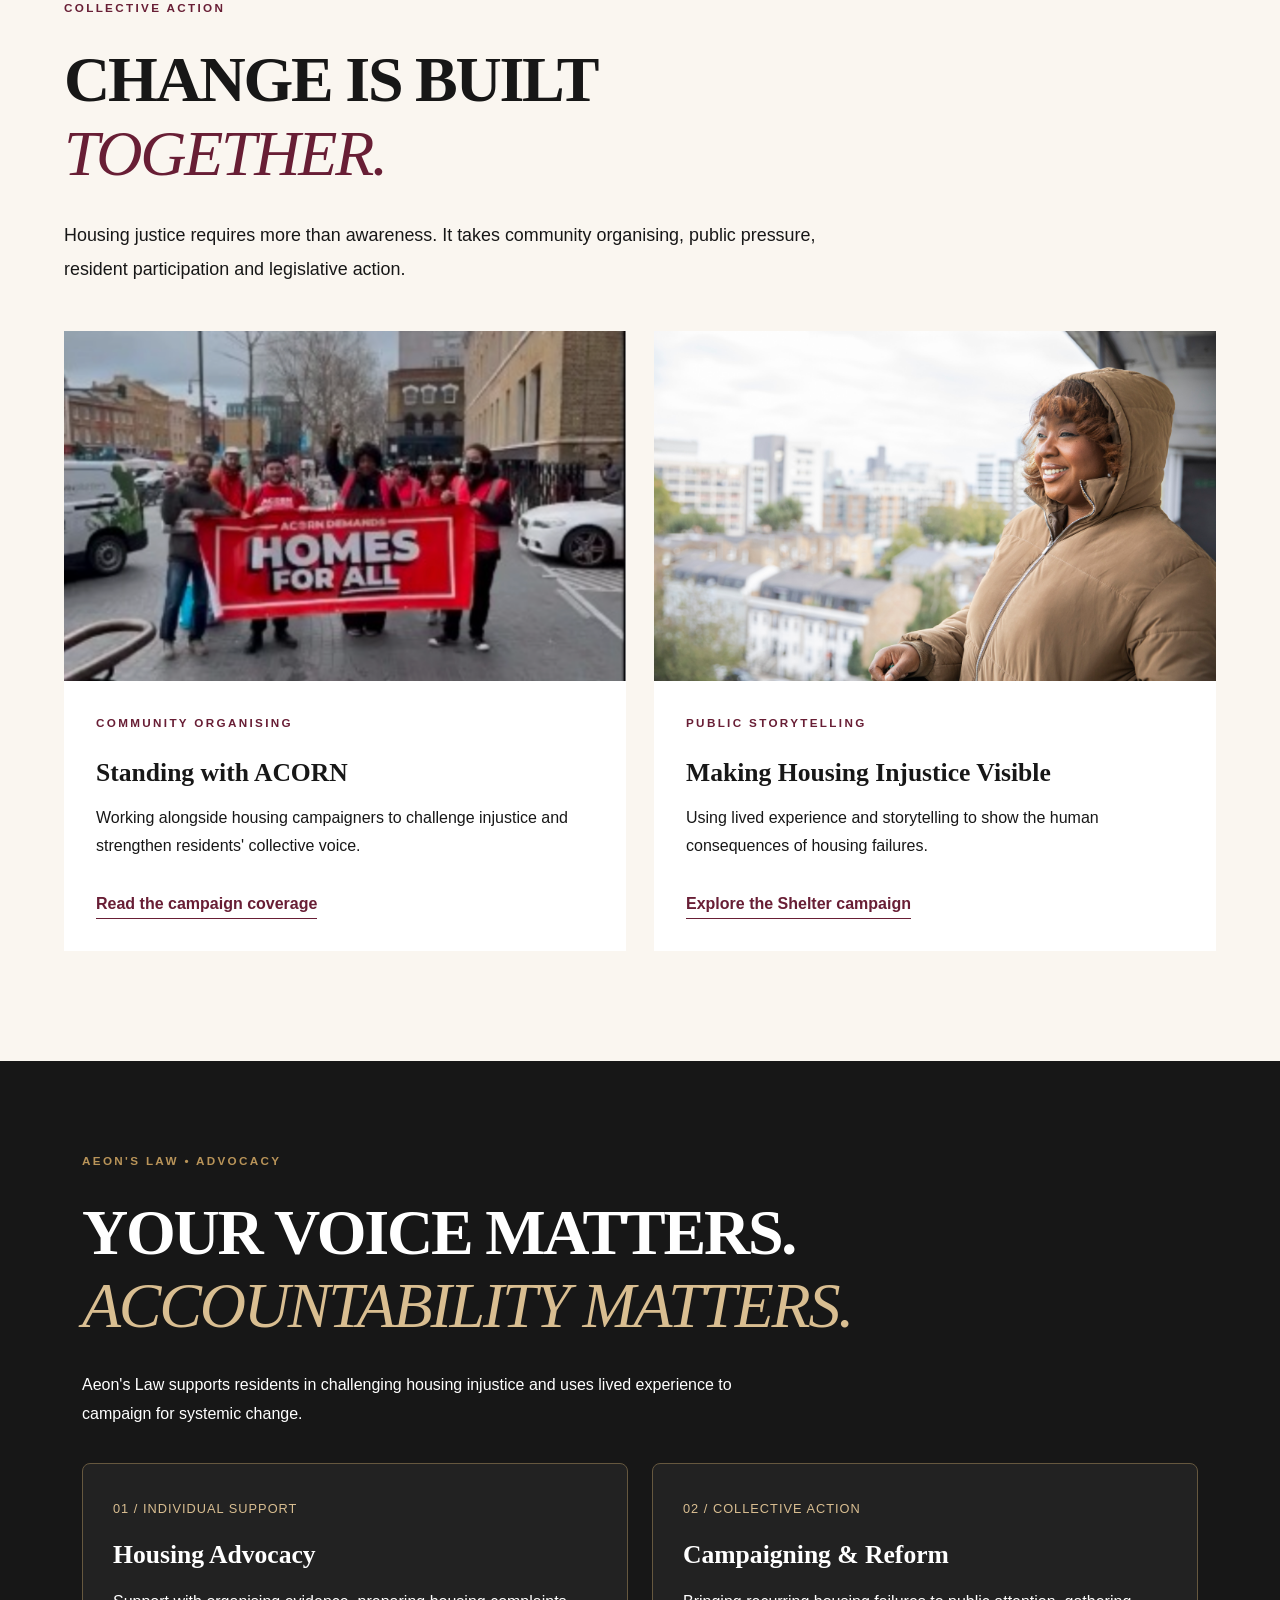
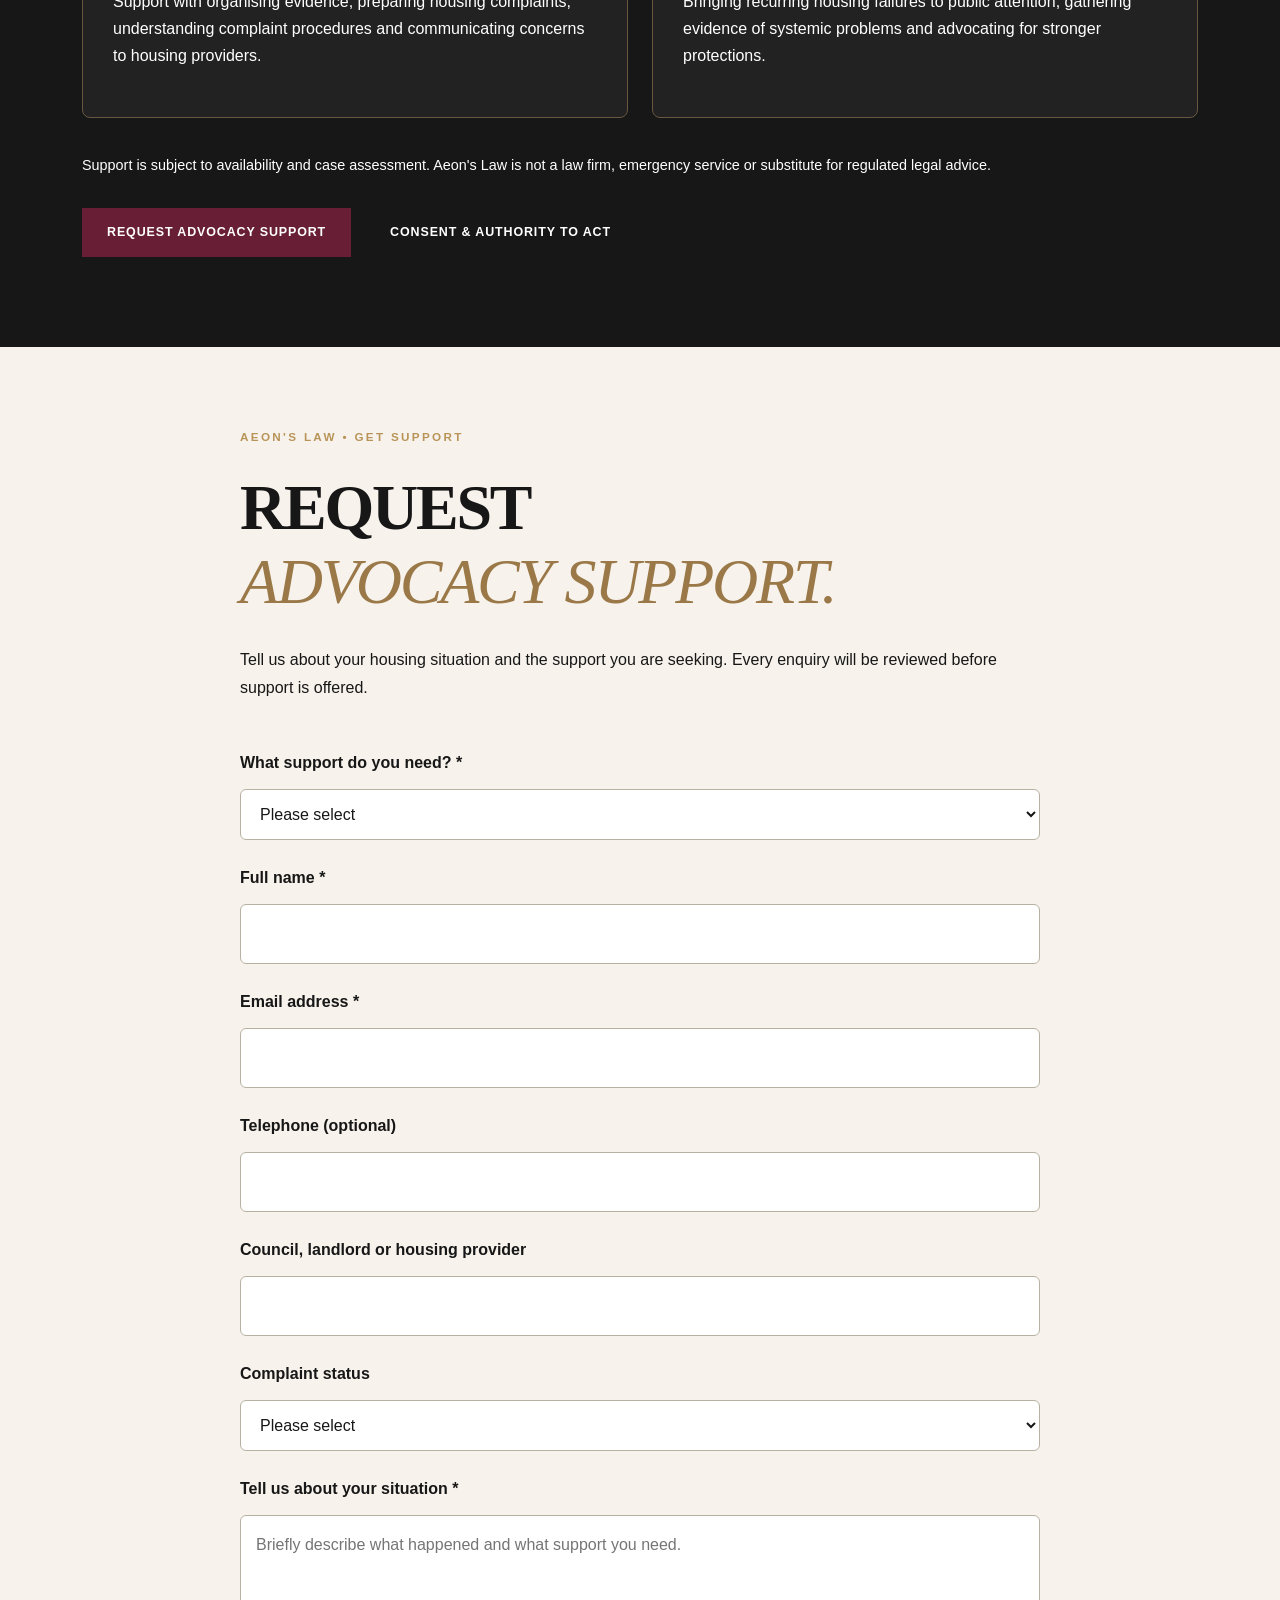
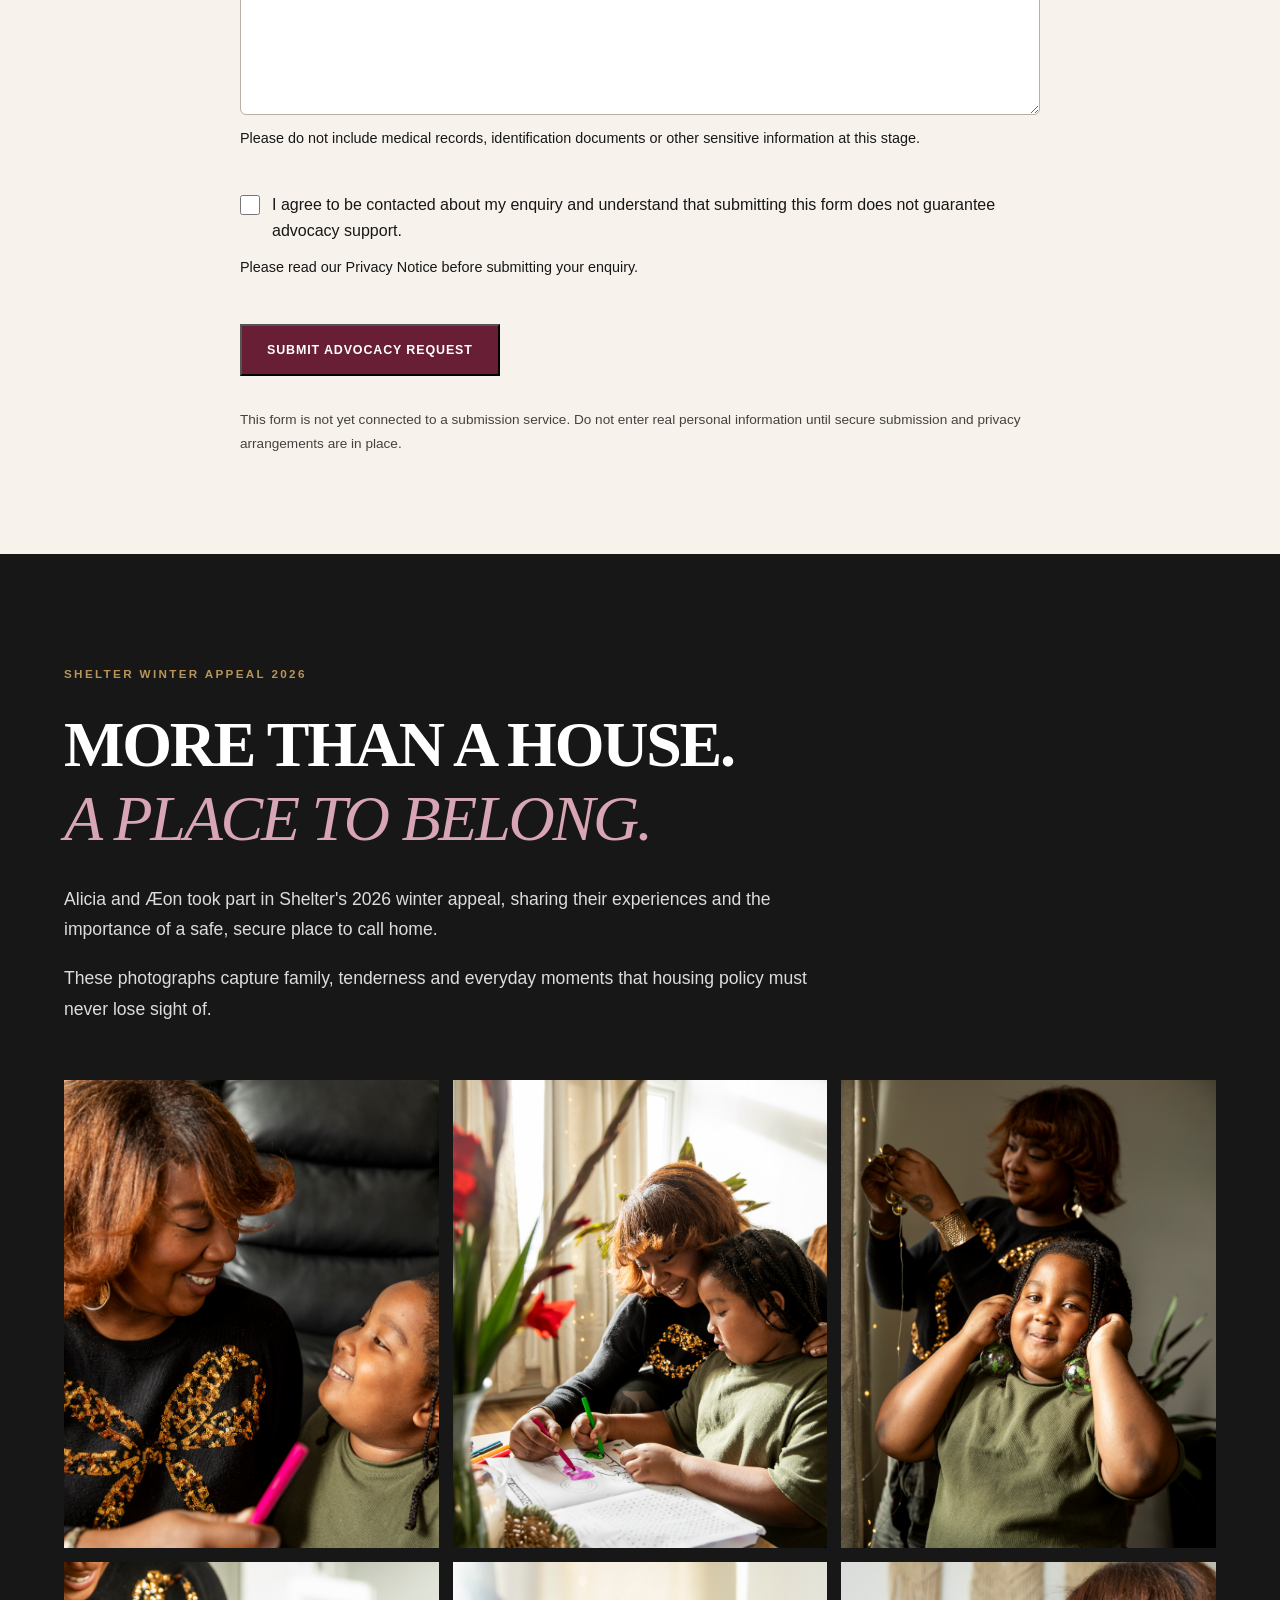
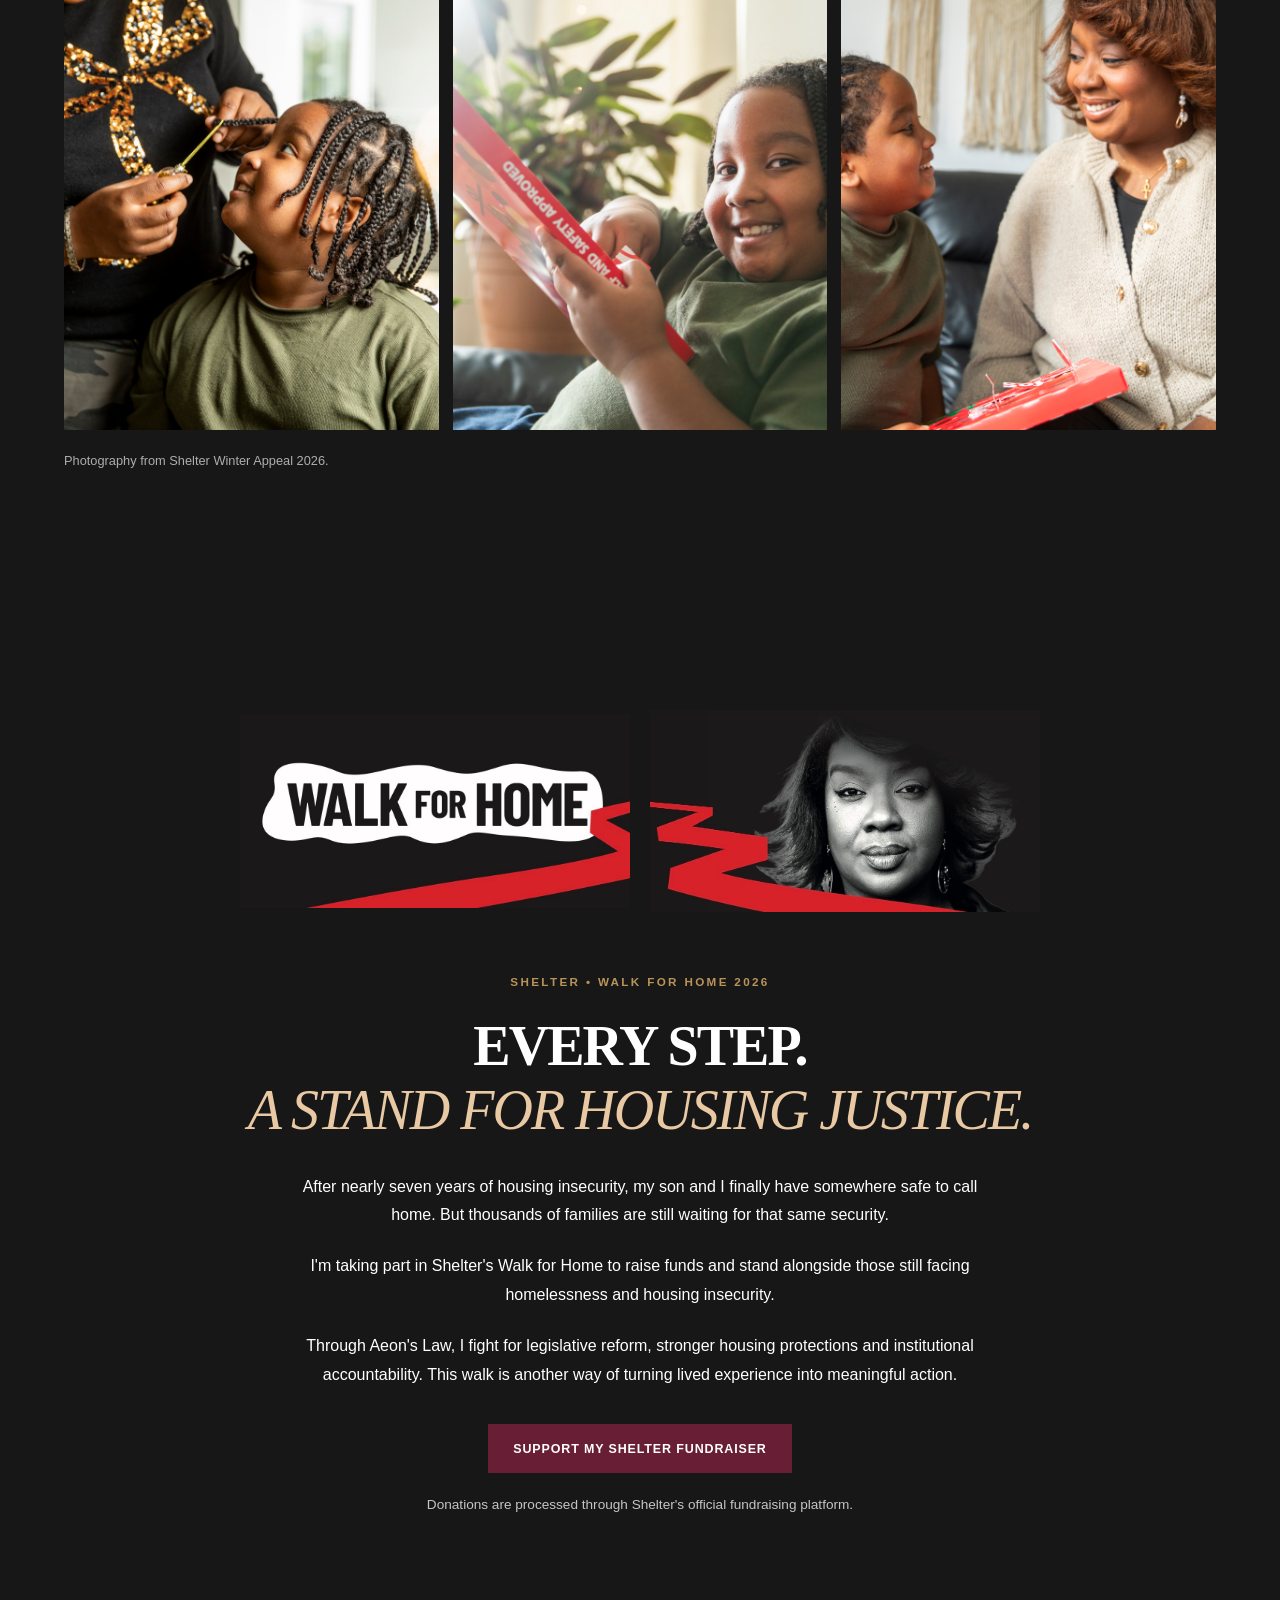
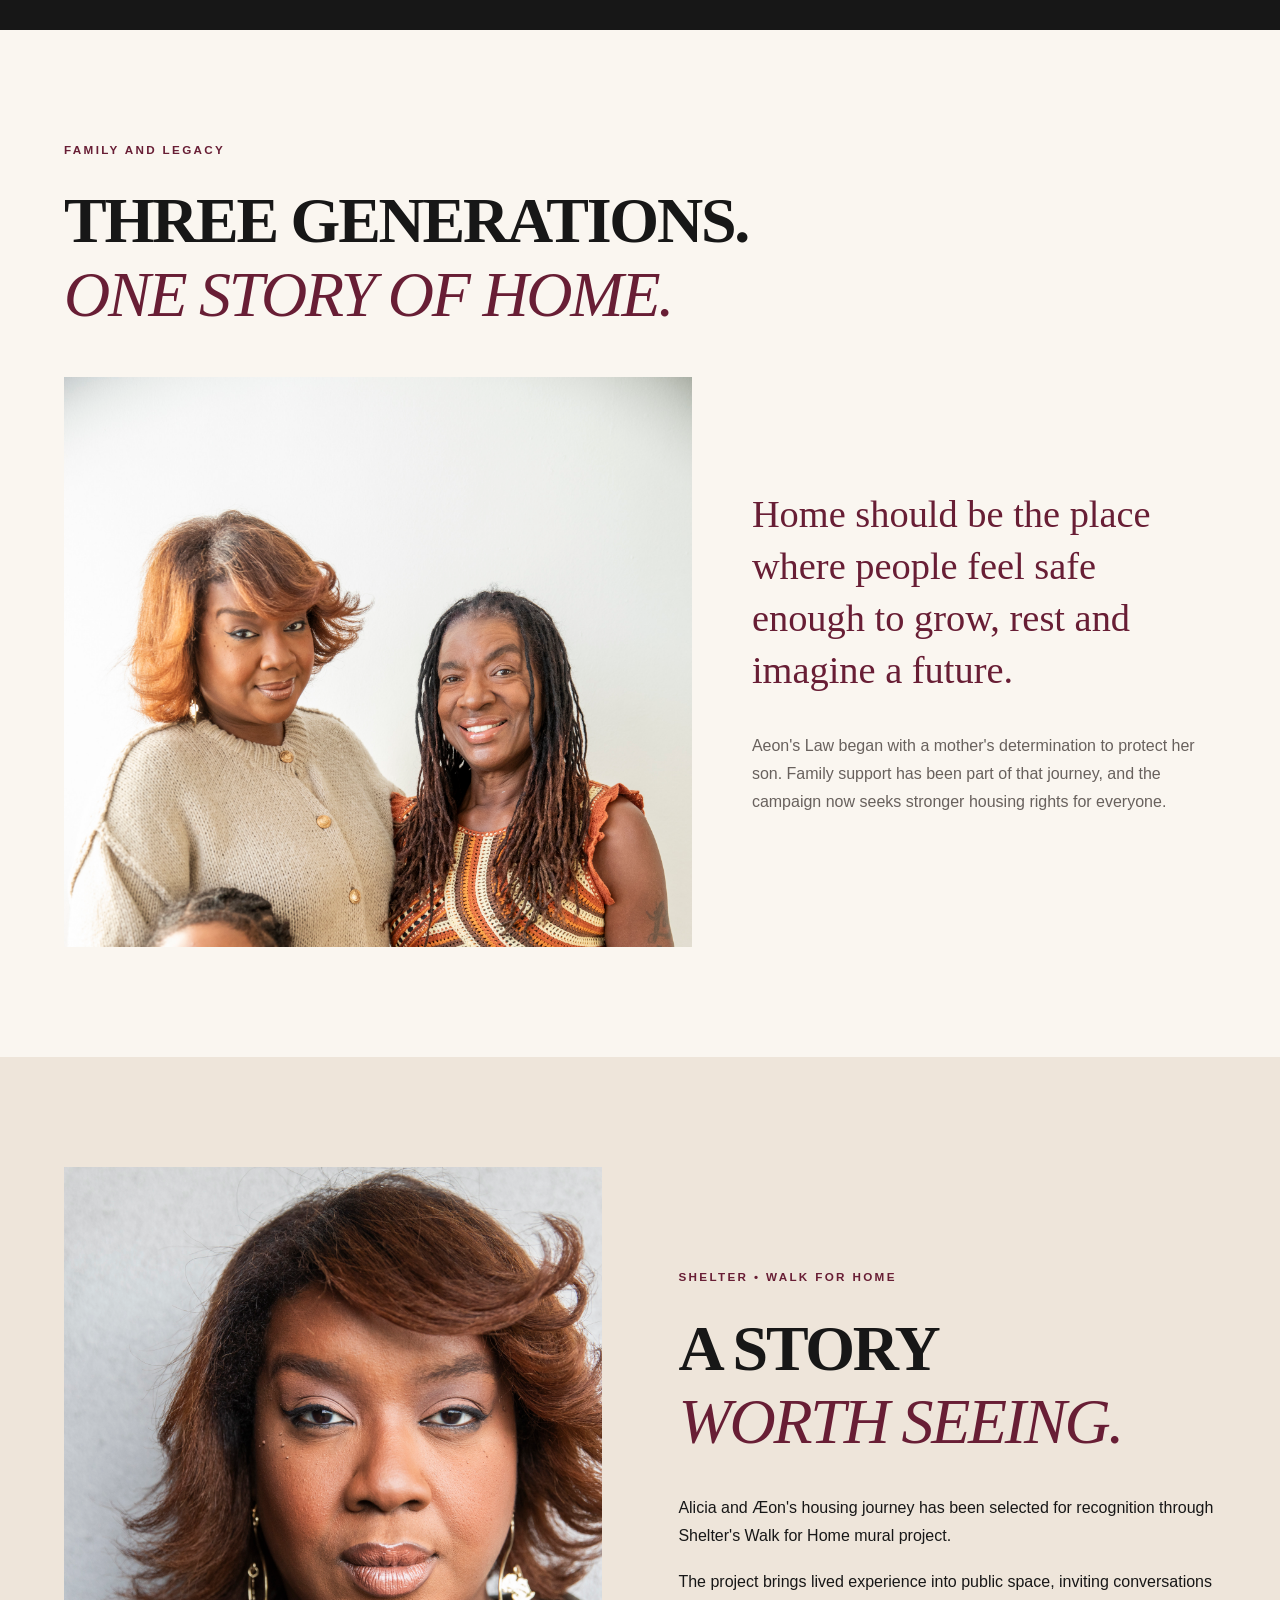
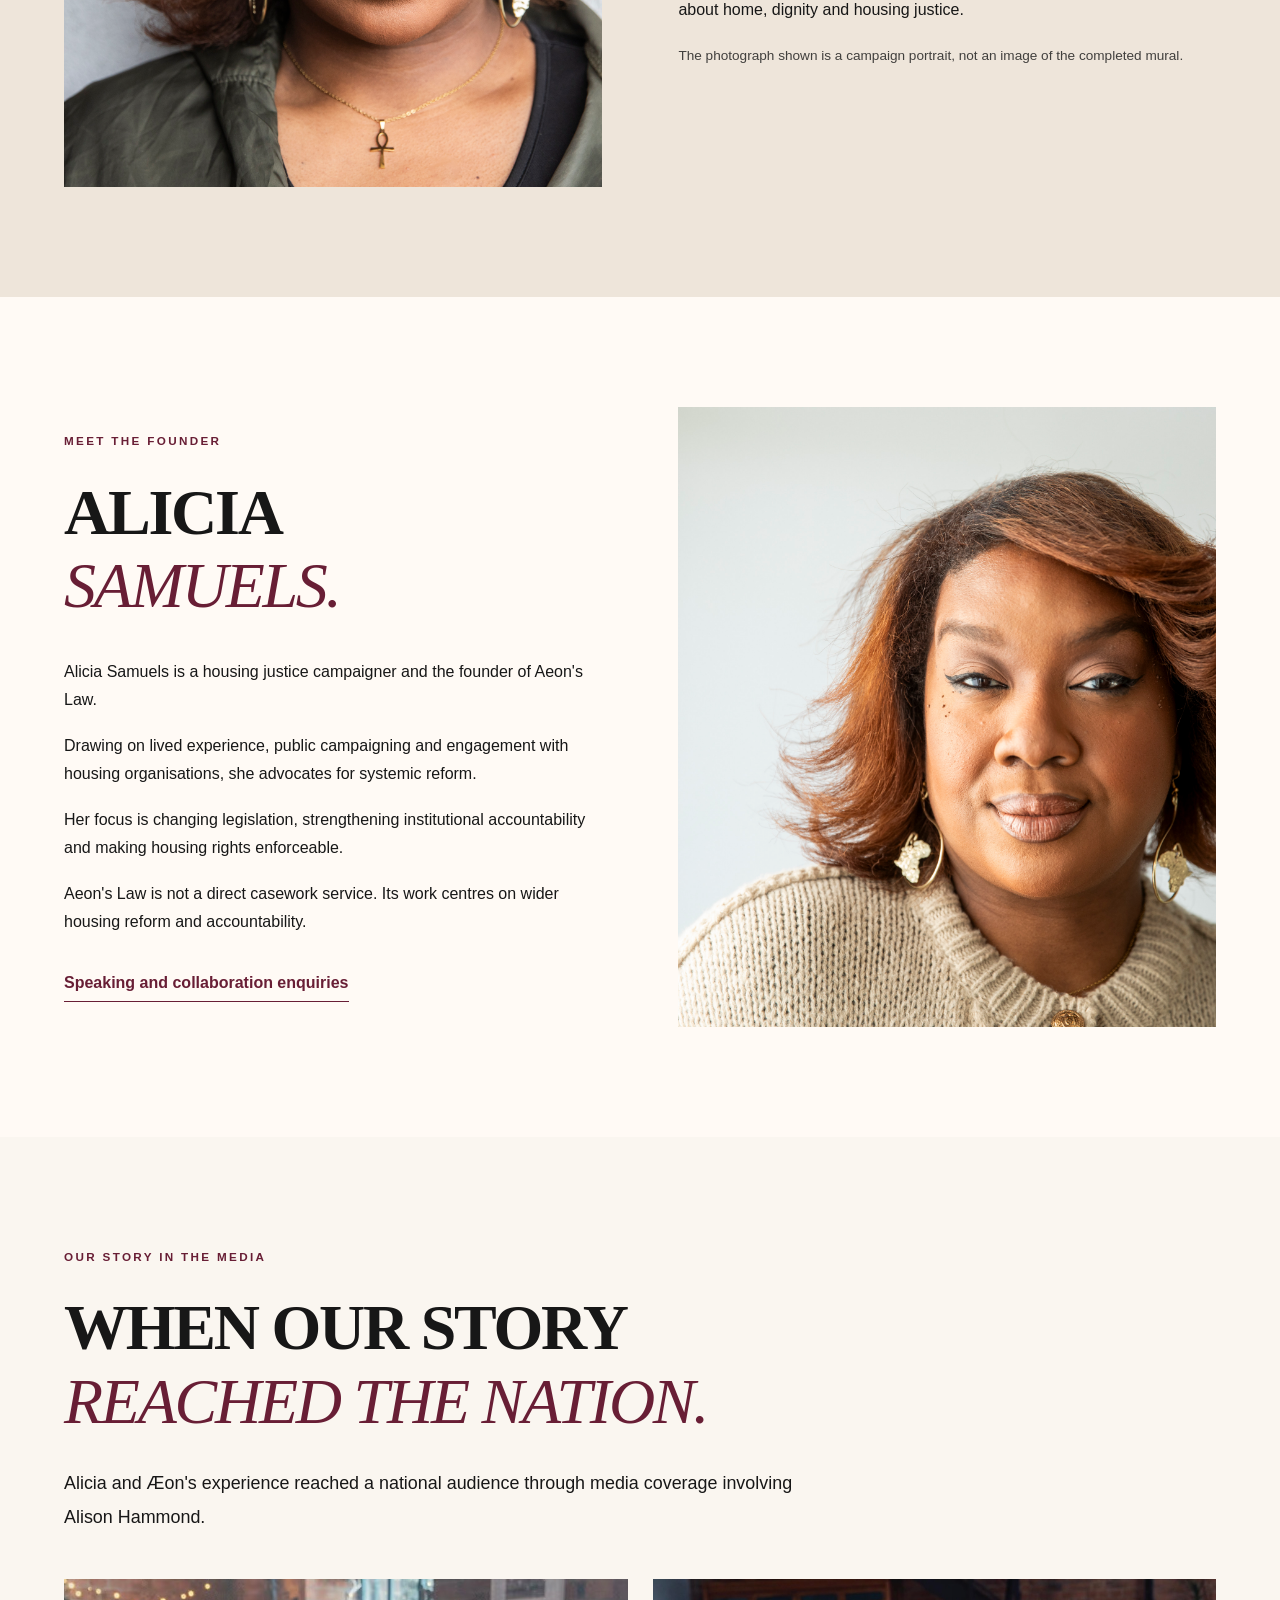
==== commit b7aae3c2: "Add files via upload" ====
--- a/index.html
+++ b/index.html
@@ -323,7 +323,12 @@
          href="#advocacy-form">
         Request Advocacy Support
       </a>
-    </div>
+
+<a href="advocacy-consent.html"
+   class="button button-secondary">
+  CONSENT & AUTHORITY TO ACT
+</a>
+
   </div>
 </section>
 <!-- ADVOCACY APPLICATION FORM -->
@@ -401,6 +406,12 @@
     I agree to be contacted about my enquiry and understand
     that submitting this form does not guarantee advocacy support.
   </label>
+
+<p class="form-guidance">
+  Please read our
+  <a href="privacy.html">Privacy Notice</a>
+  before submitting your enquiry.
+</p>
 
   <button type="submit" class="button button-primary">
     SUBMIT ADVOCACY REQUEST
--- a/style.css
+++ b/style.css
@@ -1158,3 +1158,177 @@
     text-align: center;
   }
 }
+
+/* ==================================
+   AEON'S LAW — CONSENT FORM
+   ================================== */
+
+.consent-page {
+  background: #f7f3ec;
+  color: #1c1c1c;
+  min-height: 100vh;
+}
+
+.consent-section {
+  padding: 70px 20px;
+}
+
+.consent-section .container {
+  width: 100%;
+  max-width: 760px;
+  margin: 0 auto;
+  box-sizing: border-box;
+}
+
+.consent-section h1 {
+  font-size: clamp(2rem, 6vw, 3.8rem);
+  line-height: 1.1;
+  overflow-wrap: break-word;
+}
+
+.consent-section h1 em {
+  color: #9a7848;
+}
+
+.consent-intro {
+  font-size: 1.2rem;
+  font-weight: 600;
+}
+
+.consent-notice {
+  background: #eee5d7;
+  border-left: 4px solid #9a7848;
+  padding: 18px;
+  margin: 25px 0;
+  line-height: 1.7;
+}
+
+.consent-form {
+  margin-top: 35px;
+}
+
+.consent-form fieldset {
+  min-width: 0;
+  border: 1px solid #c9bfb1;
+  border-radius: 10px;
+  padding: 24px;
+  margin: 25px 0;
+}
+
+.consent-form legend {
+  font-size: 1.15rem;
+  font-weight: 700;
+  padding: 0 8px;
+  color: #49372c;
+}
+
+.consent-form label {
+  display: block;
+  font-weight: 600;
+  margin-top: 16px;
+}
+
+.consent-form input:not([type="checkbox"]),
+.consent-form select,
+.consent-form textarea {
+  display: block;
+  width: 100%;
+  min-height: 50px;
+  box-sizing: border-box;
+  padding: 14px;
+  margin-top: 8px;
+  font: inherit;
+  font-size: 16px;
+  color: #171717;
+  background: #fff;
+  border: 1px solid #b9b0a4;
+  border-radius: 6px;
+}
+
+.consent-form textarea {
+  min-height: 100px;
+  resize: vertical;
+}
+
+.consent-form .consent-label {
+  display: flex;
+  align-items: flex-start;
+  gap: 12px;
+  padding: 12px 0;
+  line-height: 1.6;
+  font-weight: 400;
+  cursor: pointer;
+}
+
+.consent-form .consent-label input {
+  width: 22px;
+  height: 22px;
+  flex-shrink: 0;
+  margin: 2px 0 0;
+  accent-color: #9a7848;
+}
+
+.consent-form ul {
+  padding-left: 22px;
+  line-height: 1.8;
+}
+
+.consent-form input:focus-visible,
+.consent-form textarea:focus-visible {
+  outline: 3px solid #9a7848;
+  outline-offset: 3px;
+}
+
+.consent-form button[type="submit"] {
+  width: 100%;
+  min-height: 54px;
+  white-space: normal;
+}
+
+.consent-form button:disabled {
+  opacity: 0.55;
+  cursor: not-allowed;
+}
+
+/* MOBILE PHONES */
+
+@media (max-width: 650px) {
+
+  .consent-section {
+    padding: 45px 16px;
+  }
+
+  .consent-section h1 {
+    font-size: clamp(1.9rem, 8vw, 2.7rem);
+  }
+
+  .consent-form fieldset {
+    padding: 18px 14px;
+    margin: 20px 0;
+  }
+
+  .consent-form legend {
+    font-size: 1rem;
+  }
+
+  .consent-form .consent-label {
+    padding: 14px 0;
+  }
+
+  .consent-form button[type="submit"] {
+    font-size: 15px;
+    padding: 16px;
+  }
+}
+
+.consent-navigation {
+  background: #f7f3ec;
+  padding: 20px;
+}
+
+.consent-navigation a {
+  color: #49372c;
+  font-weight: 600;
+  text-decoration: underline;
+  text-underline-offset: 4px;
+}
